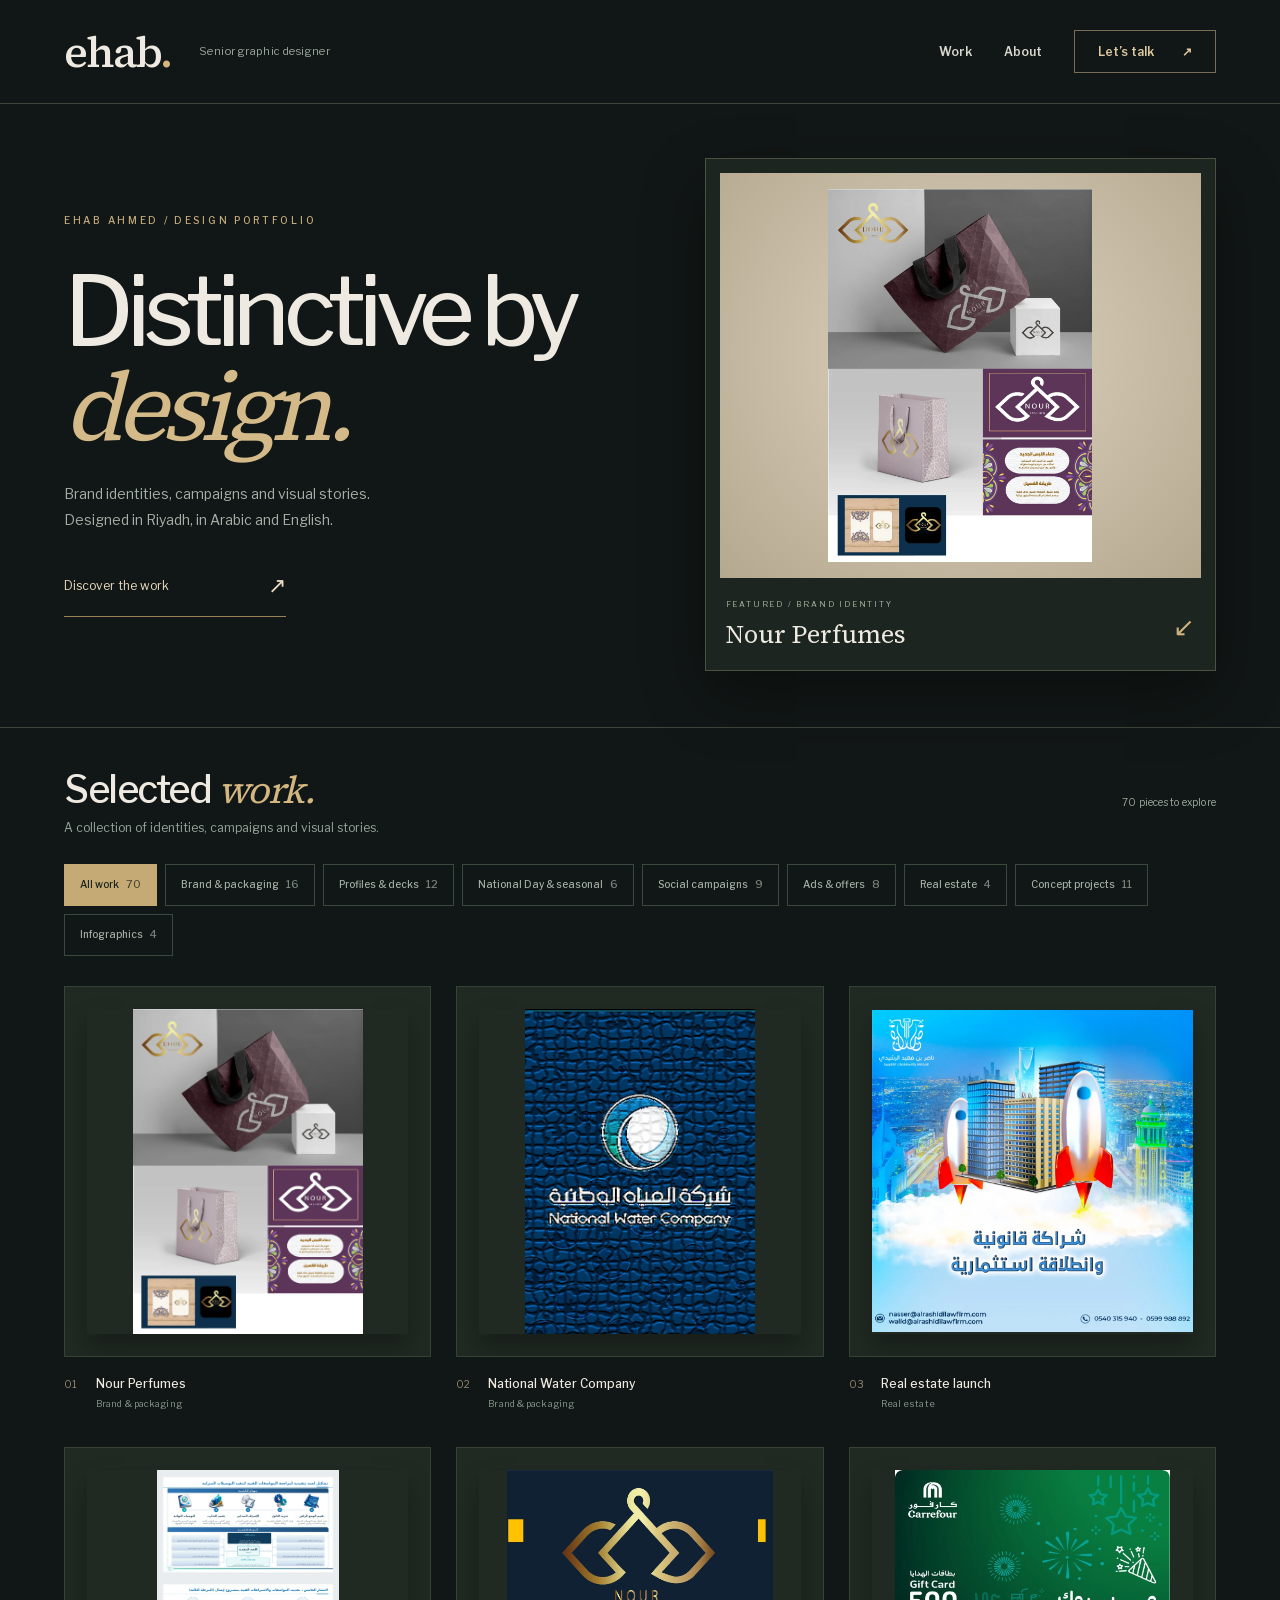
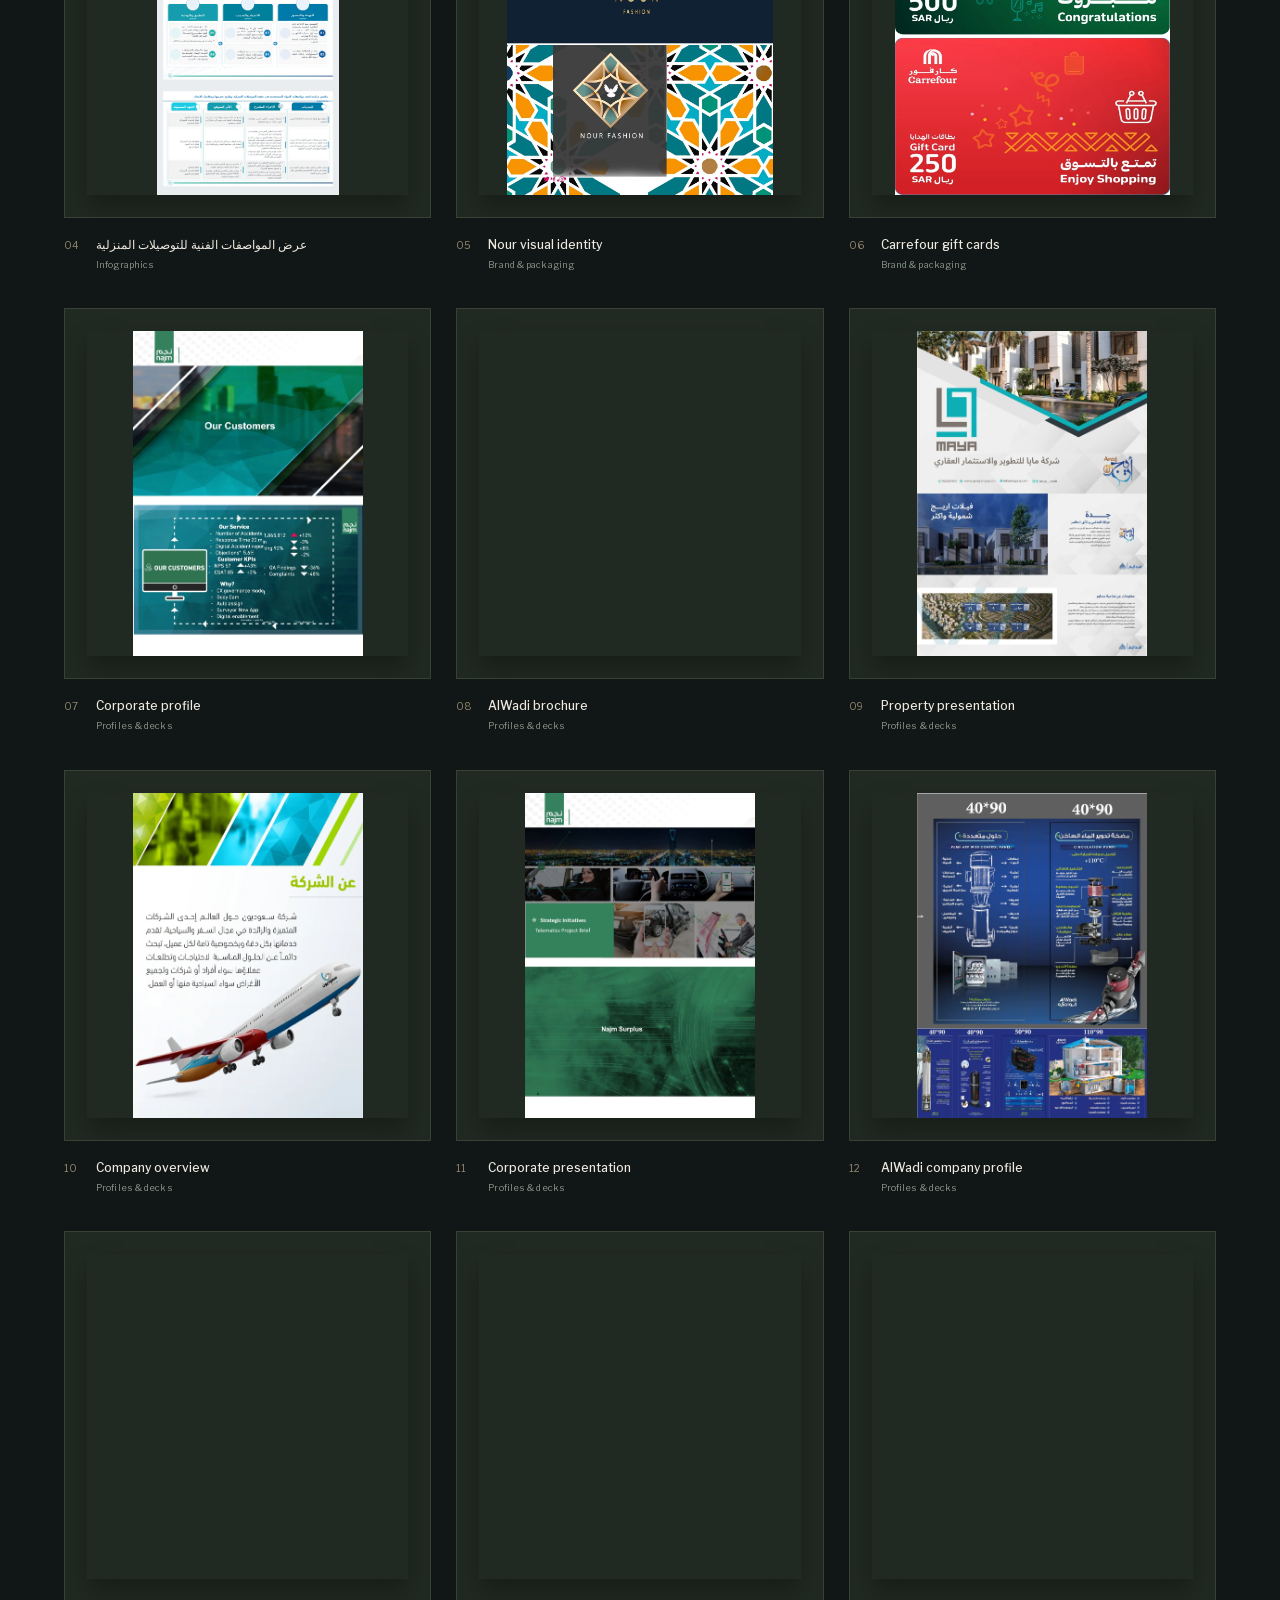
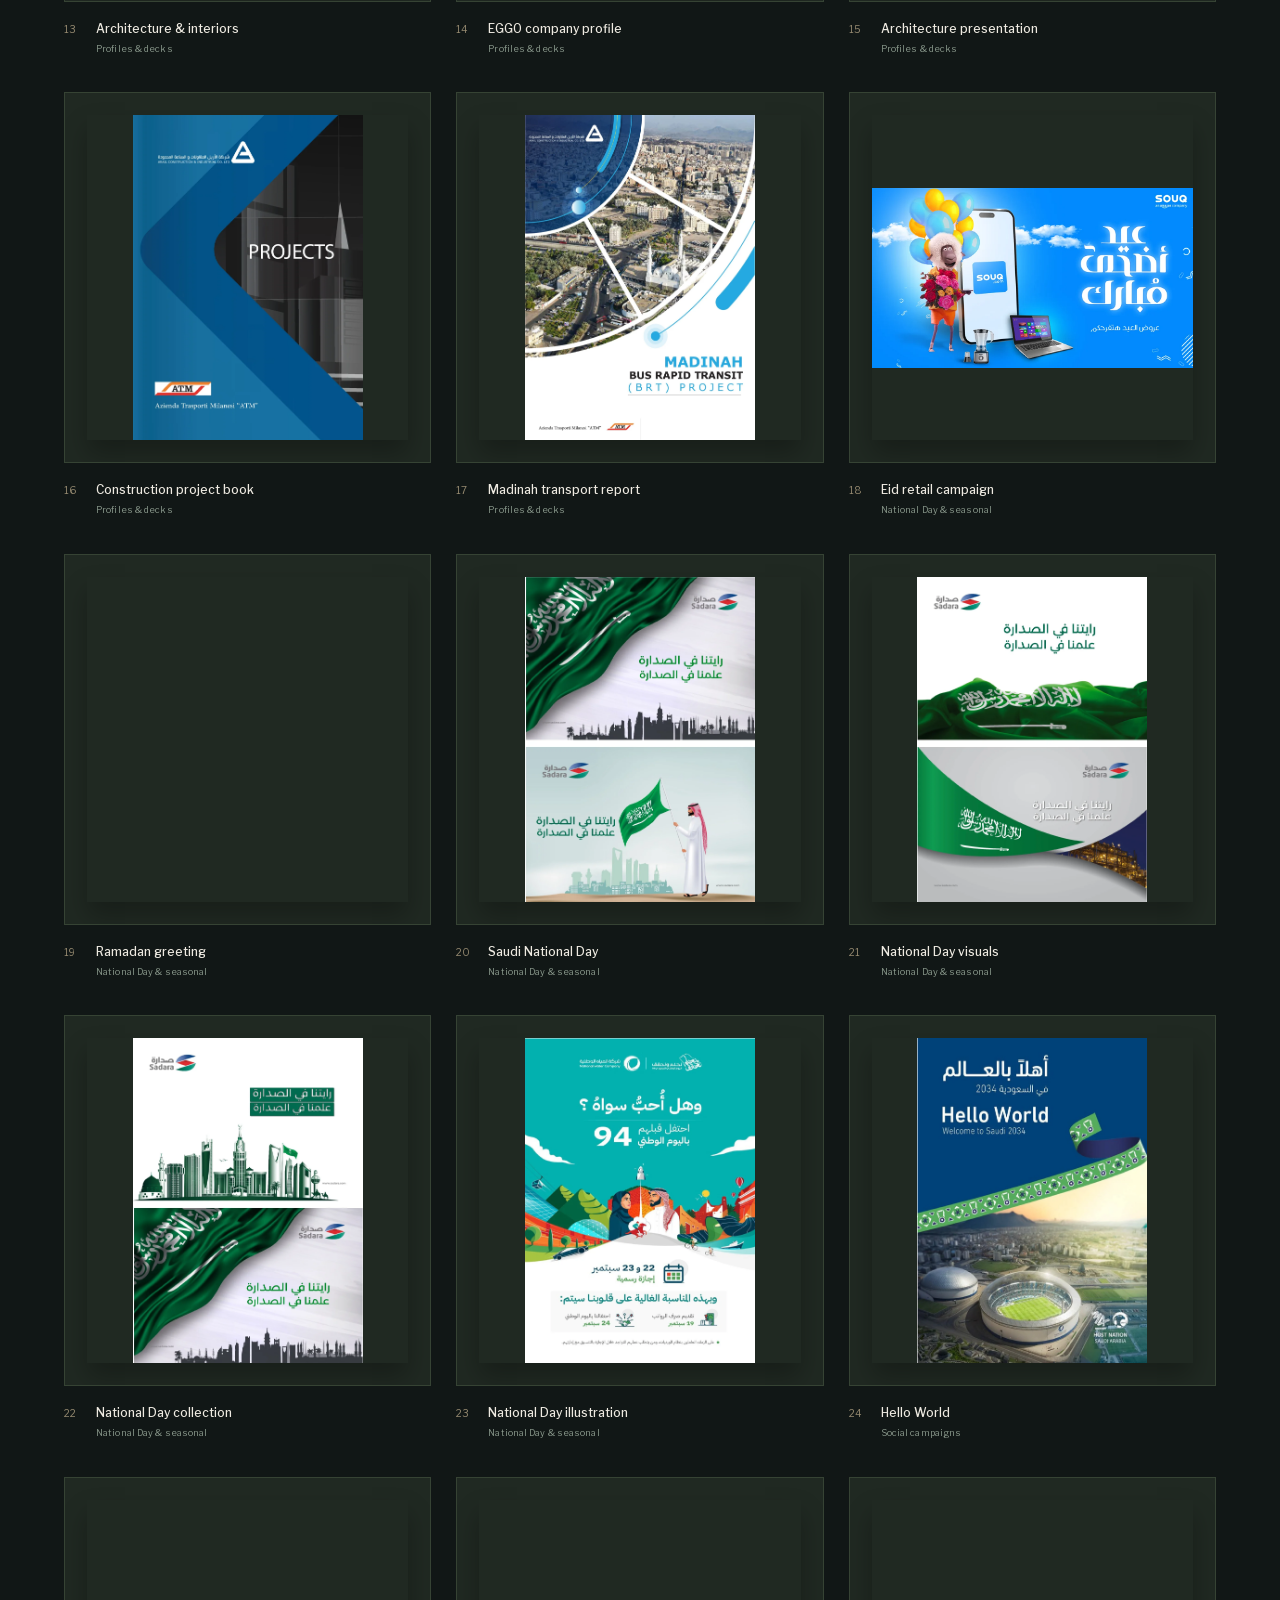
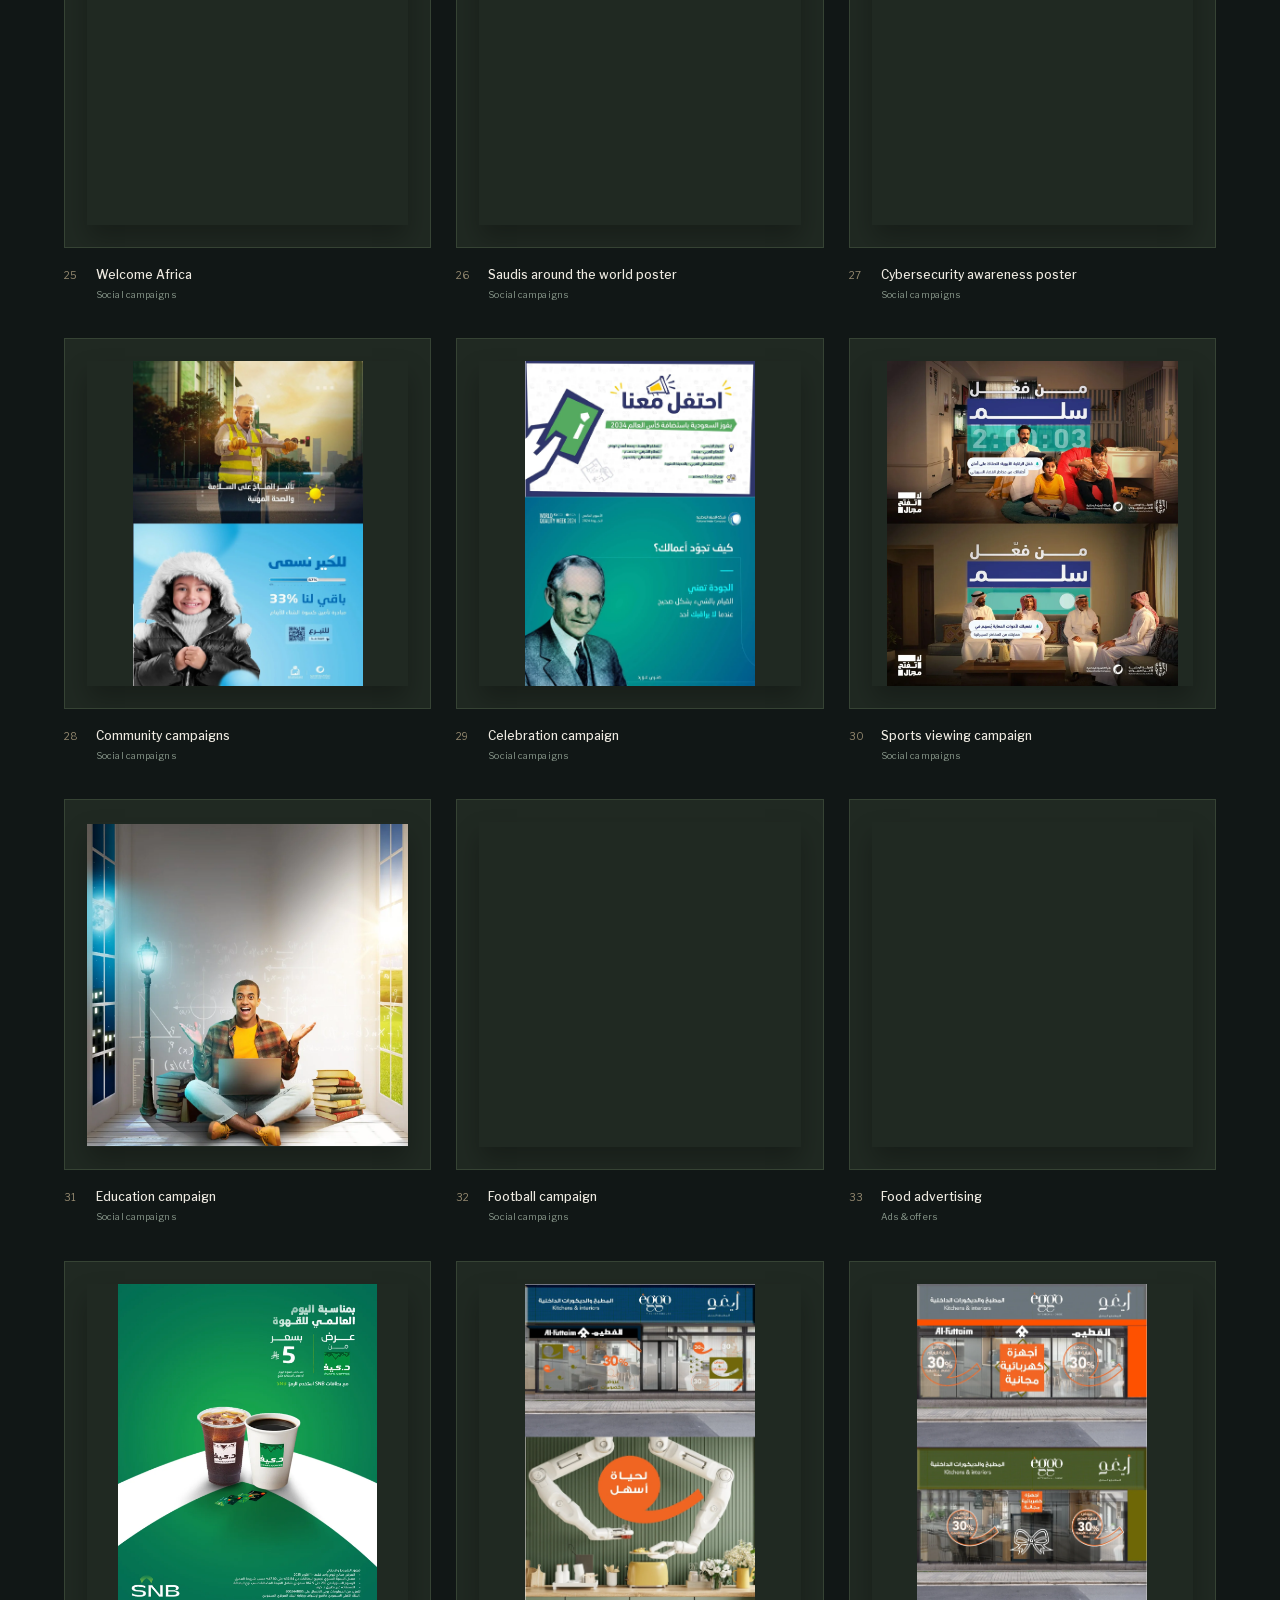
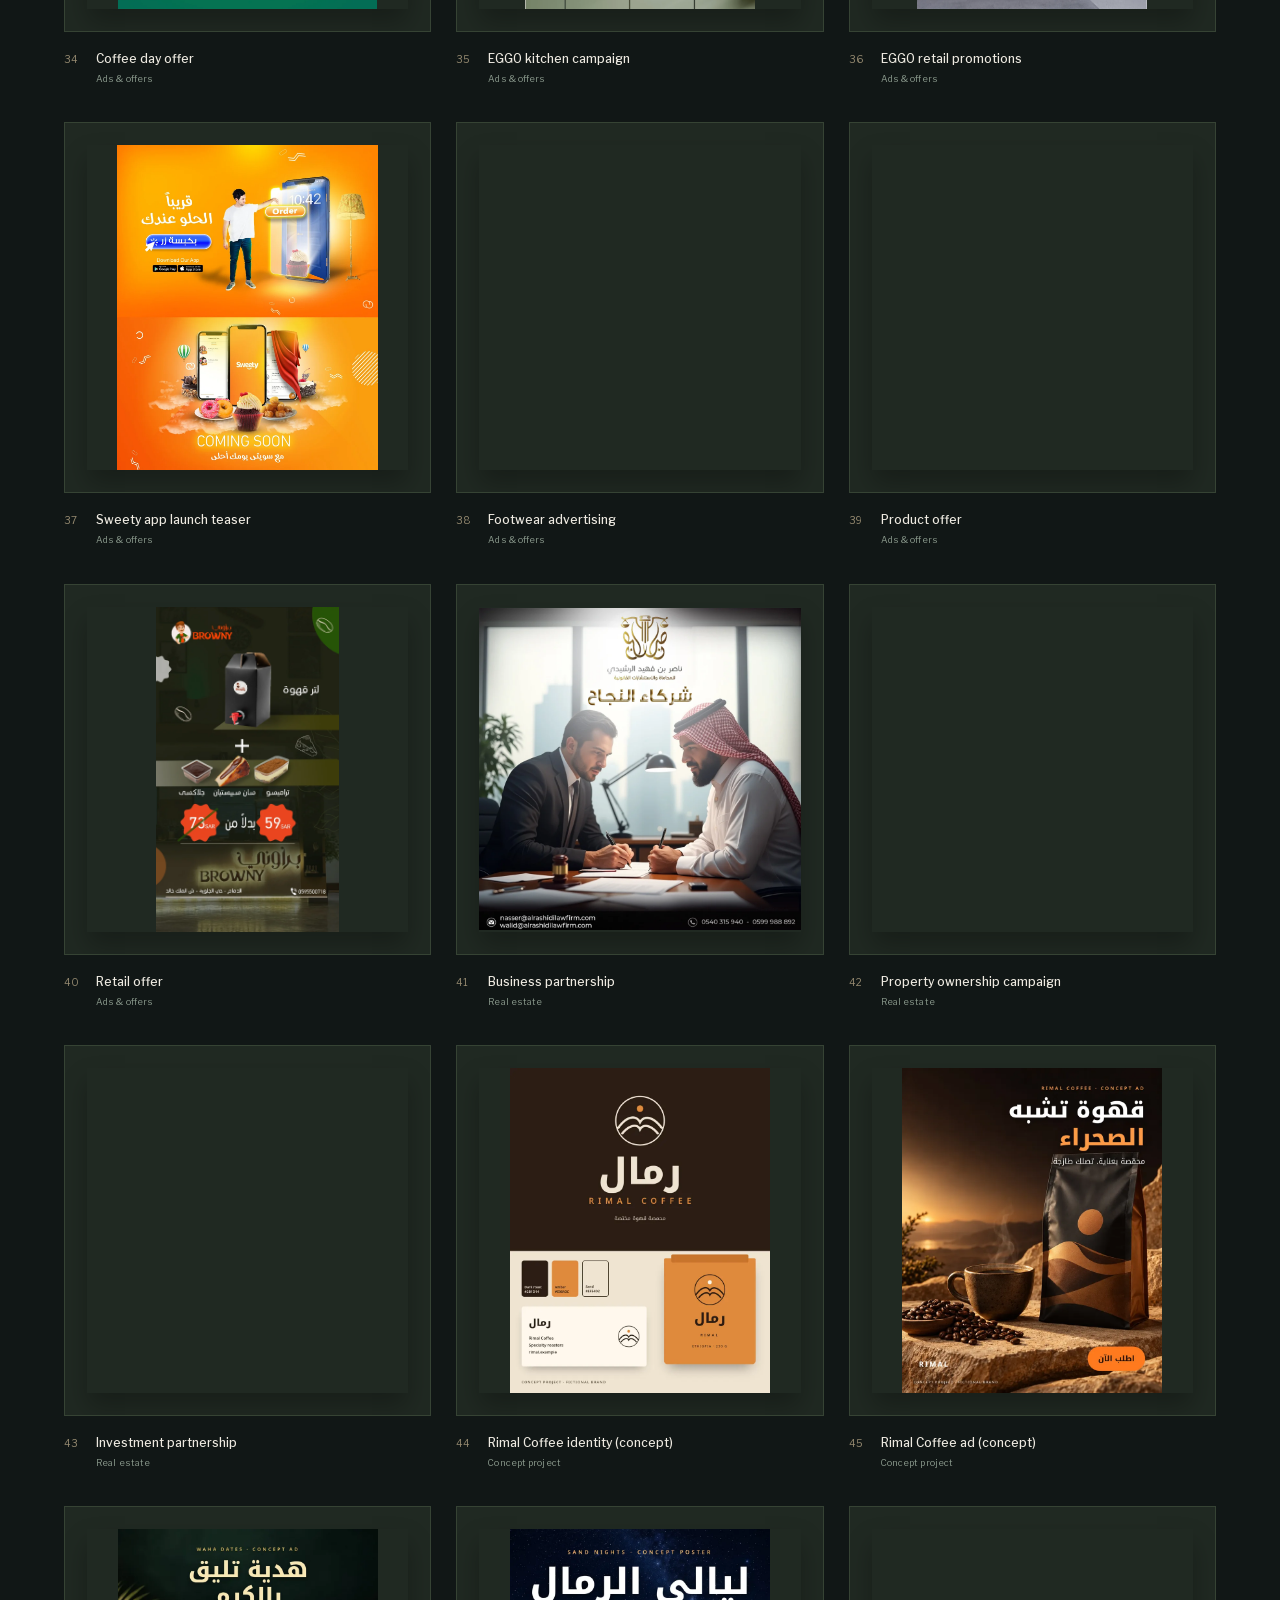
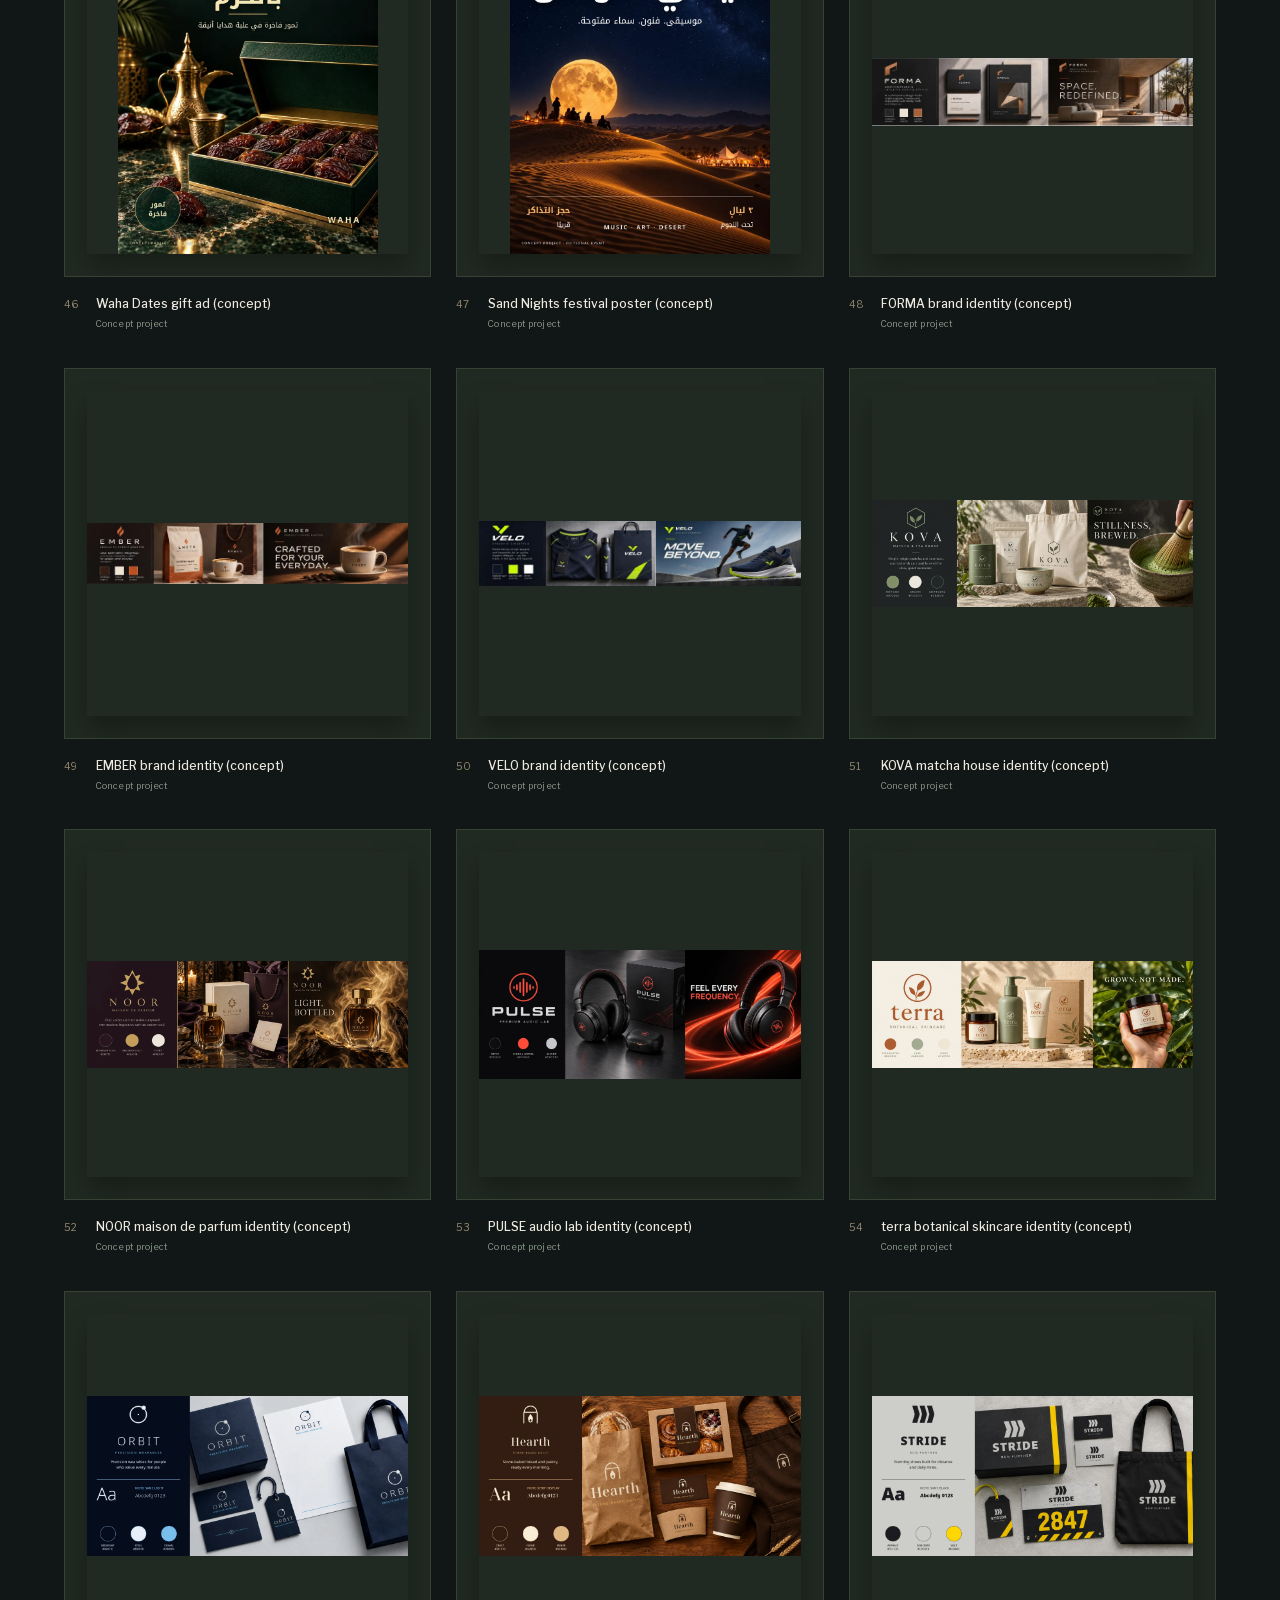
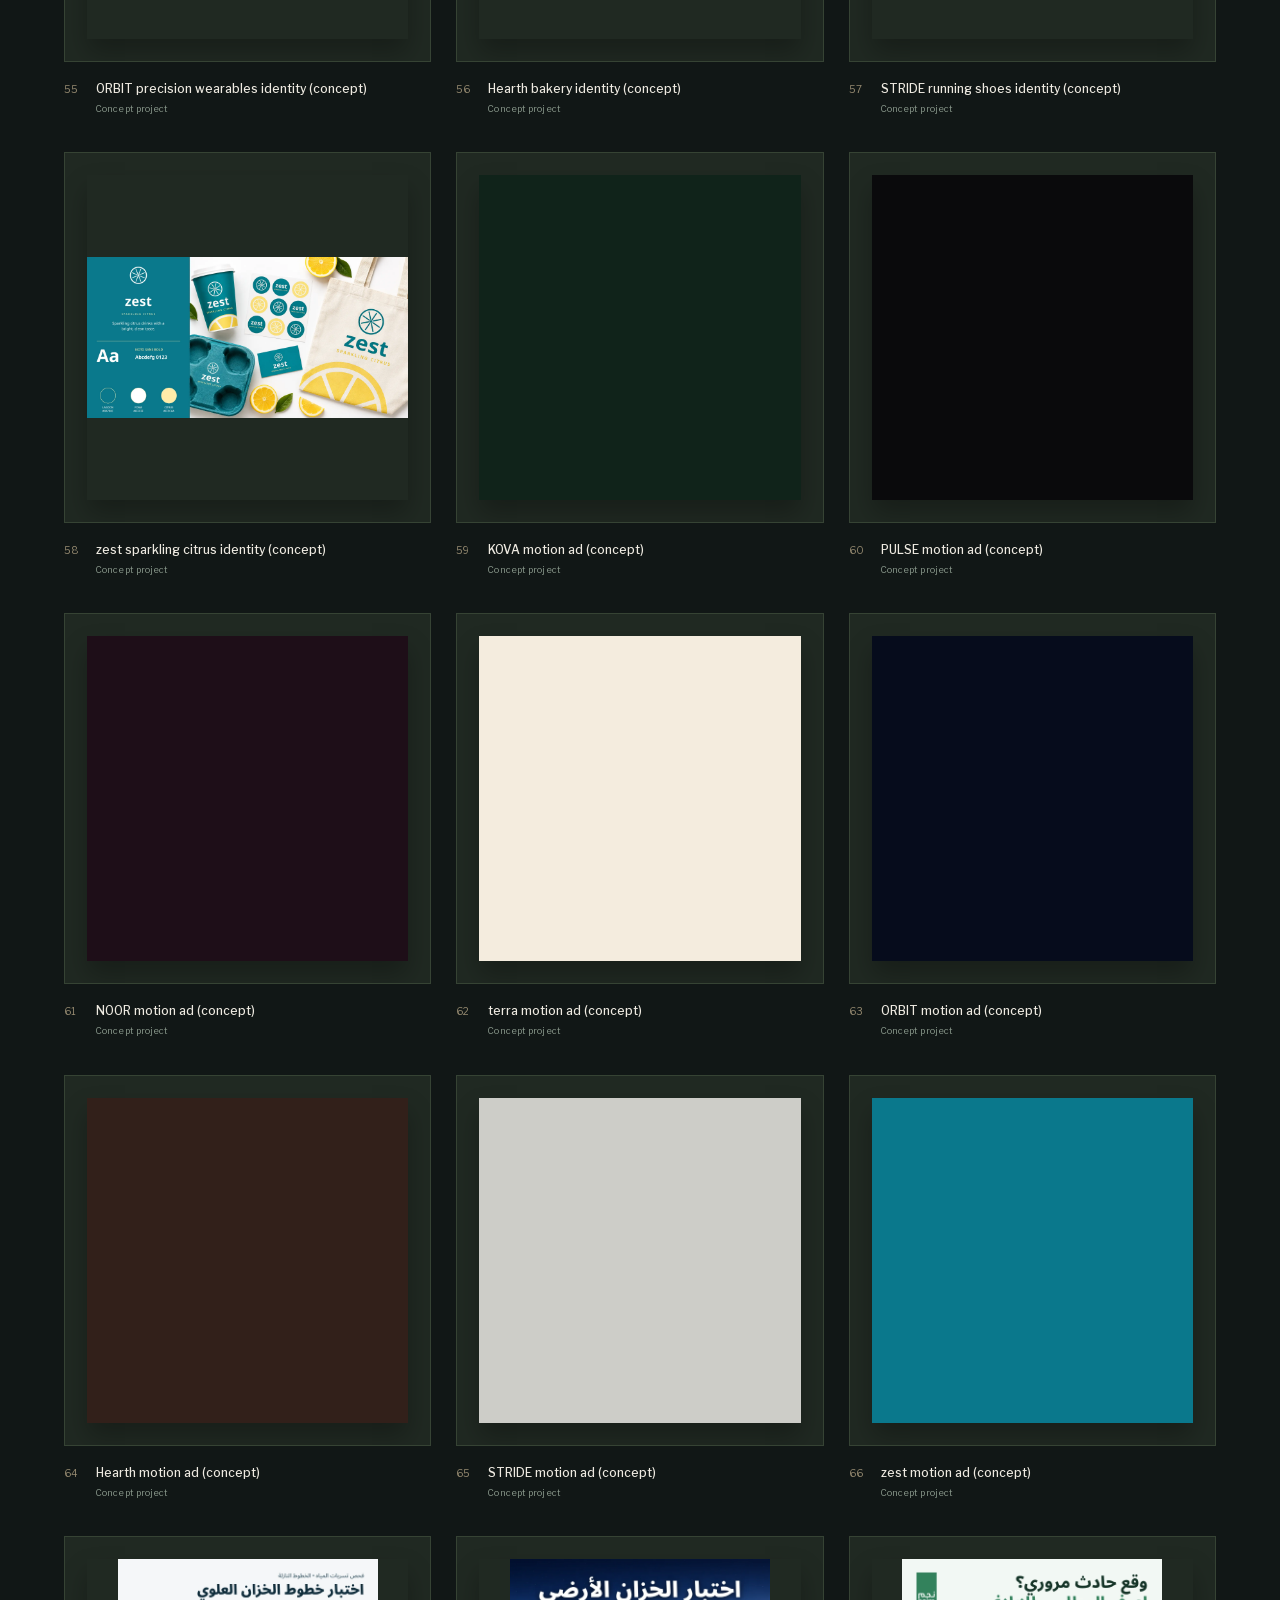
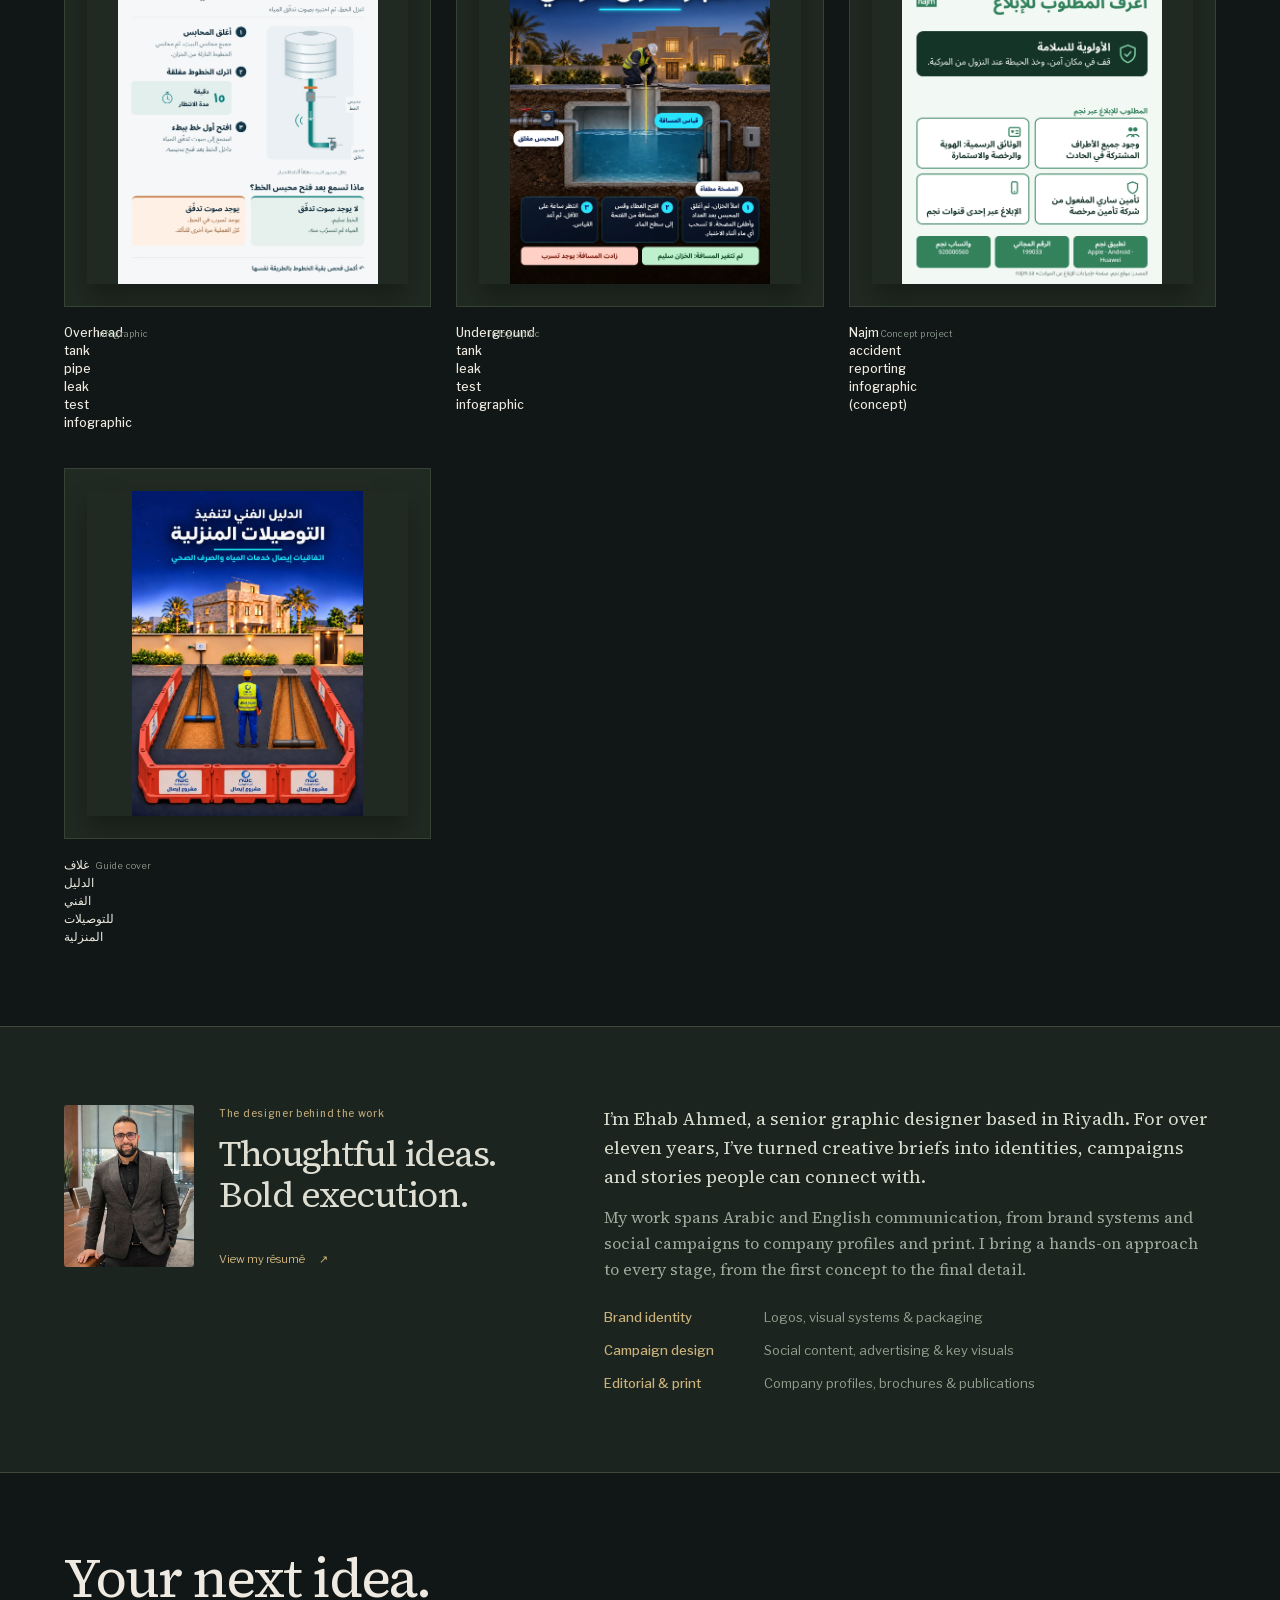
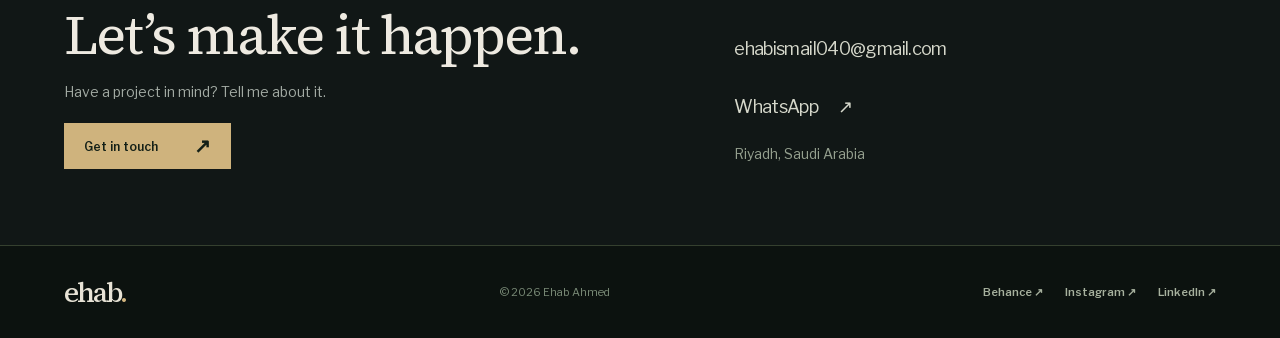
==== index.html @ 27a7fb01 "Apply approved luxury portfolio interface" ====
<!DOCTYPE html>

<html lang="en">
<head>
<meta charset="utf-8"/><meta content="width=device-width, initial-scale=1" name="viewport"/><meta content="#111716" name="theme-color"/>
<title>Ehab Ahmed — Senior Graphic Designer</title>
<meta content="Ehab Ahmed is a senior graphic designer based in Riyadh. Explore brand identities, advertising campaigns and editorial design in Arabic and English." name="description"/>
<link href="assets/favicon.svg" rel="icon" type="image/svg+xml"/>
<style>@font-face {
  font-family:Libre Franklin;
  src:url('assets/libre-franklin.woff2?v=2') format('woff2');
  font-weight:100 900;
  font-style:normal;
  font-display:swap
}

@font-face {
  font-family:Source Serif;
  src:url('assets/source-serif.woff2?v=2') format('woff2');
  font-weight:400 600;
  font-style:normal;
  font-display:swap
}

:root {
  --paper:#f8f8f5;
  --white:#fff;
  --ink:#050f16;
  --muted:#526068;
  --orange:#ff7a1f;
  --soft:#e9ece9;
  --line:#c5cccb;
  --font:'Libre Franklin',Arial,sans-serif;
  --reading:'Source Serif',Georgia,serif;
  --radius:8px;
  --gutter:clamp(22px,4.7vw,80px)
}

* {
  box-sizing:border-box
}
html {
  scroll-behavior:smooth;
  scroll-padding-top:24px
}
body {
  margin:0;
  background:var(--paper);
  color:var(--ink);
  font:16px/1.6 var(--font);
  -webkit-font-smoothing:antialiased
}
body.modal-open {
  overflow:hidden
}
a {
  color:inherit;
  text-decoration:none
}
button {
  font:inherit;
  cursor:pointer;
  color:inherit
}
a,button {
  touch-action:manipulation;
  -webkit-tap-highlight-color:#ff7a1f33
}
button:disabled {
  cursor:default
}
button,a {
  transition:background-color .18s,color .18s,transform .18s
}
a:focus-visible,button:focus-visible {
  outline:3px solid var(--ink);
  outline-offset:5px
}
::selection {
  background:var(--orange);
  color:var(--ink)
}
img {
  display:block;
  max-width:100%;
  height:auto
}
h1,h2,h3,p {
  margin:0
}
h1,h2,h3 {
  text-wrap:balance
}
h1,h2 {
  font-weight:700;
  letter-spacing:-.055em;
  line-height:1.04
}
h2 {
  font-size:clamp(34px,4.4vw,64px)
}
.wrap {
  max-width:1600px;
  margin-inline:auto;
  padding-inline:var(--gutter)
}
.site-header {
  height:112px;
  display:flex;
  align-items:center;
  justify-content:space-between
}
.wordmark {
  font-size:38px;
  line-height:1;
  font-weight:800;
  letter-spacing:-3px
}
.wordmark span,.accent {
  color:var(--orange)
}
nav {
  display:flex;
  align-items:center;
  gap:36px
}
nav a {
  min-height:44px;
  display:inline-flex;
  align-items:center;
  font-size:14px;
  font-weight:600
}
nav a:hover {
  color:#9d3e00
}
.nav-contact {
  gap:28px;
  background:var(--ink);
  color:var(--white);
  padding:11px 20px;
  border-radius:var(--radius)
}
.nav-contact:hover {
  background:var(--orange);
  color:var(--ink)
}
.hero {
  display:grid;
  grid-template-columns:1fr 1fr;
  gap:5.5%;
  align-items:center;
  padding-block:36px 100px;
  min-height:710px
}
.hero-copy {
  padding-bottom:10px
}
.intro {
  font-size:14px;
  font-weight:500;
  margin-bottom:28px
}
.hero h1 {
  font-size:clamp(50px,6.25vw,96px);
  line-height:1.02;
  letter-spacing:-.065em
}
.hero-description {
  margin-top:30px;
  font-size:18px;
  line-height:1.65;
  max-width:420px
}
.button {
  min-height:54px;
  display:inline-flex;
  align-items:center;
  justify-content:space-between;
  gap:36px;
  padding:15px 24px;
  border-radius:var(--radius);
  font-size:14px;
  font-weight:600;
  border:0
}
.button span {
  font-size:20px;
  line-height:1
}
.dark {
  background:var(--ink);
  color:var(--white)
}
.dark:hover {
  background:var(--orange);
  color:var(--ink)
}
.hero .button {
  margin-top:32px
}
.hero-note {
  display:flex;
  flex-direction:column;
  gap:2px;
  color:var(--muted);
  font-size:13px;
  margin-top:40px
}
.hero-board {
  background:var(--orange);
  padding:22px;
  transform:rotate(2deg)
}
.board-heading,.board-footer {
  display:flex;
  align-items:center;
  justify-content:space-between;
  font-size:13px;
  font-weight:600
}
.board-heading {
  margin-bottom:17px
}
.board-heading span:last-child {
  font-size:22px
}
.board-images {
  display:grid;
  gap:12px
}
.board-main {
  width:100%;
  aspect-ratio:1.85;
  object-fit:cover
}
.board-bottom {
  display:grid;
  grid-template-columns:1fr 1.15fr;
  gap:12px;
  height:244px;
  overflow:hidden
}
.board-bottom img {
  width:100%;
  height:100%;
  object-fit:cover;
  object-position:top
}
.board-footer {
  margin-top:19px;
  gap:12px
}
.work-section {
  padding-block:40px 112px
}
.section-heading {
  display:flex;
  justify-content:space-between;
  align-items:end;
  gap:24px
}
.section-heading h2 {
  font-size:clamp(34px,4vw,56px)
}
.section-heading p {
  margin-top:14px;
  color:var(--muted);
  font-size:16px
}
.work-count {
  font-size:13px;
  color:var(--muted);
  white-space:nowrap;
  padding-bottom:4px
}
.filters {
  display:flex;
  gap:8px;
  flex-wrap:wrap;
  margin-block:32px
}
.filters button {
  border:0;
  background:var(--soft);
  padding:12px 20px;
  min-height:46px;
  border-radius:var(--radius);
  font-size:13px;
  font-weight:500
}
.filters button[aria-pressed=true] {
  background:var(--ink);
  color:var(--white)
}
.filters button:hover {
  background:var(--orange);
  color:var(--ink)
}
.filters button span {
  margin-left:8px;
  opacity:.7
}
.project-grid {
  display:grid;
  grid-template-columns:repeat(3,minmax(0,1fr));
  gap:38px 24px;
  margin-top:32px
}
.project {
  min-width:0
}
.project-art {
  display:block;
  position:relative;
  background:var(--soft);
  overflow:hidden;
  border-radius:var(--radius)
}
.project-art>img {
  width:100%;
  aspect-ratio:1.12;
  object-fit:cover;
  object-position:top;
  transition:transform .35s
}
.project-art:hover>img {
  transform:scale(1.035)
}
.view-art {
  position:absolute;
  bottom:14px;
  right:14px;
  display:flex;
  gap:24px;
  align-items:center;
  background:var(--white);
  padding:9px 14px;
  border-radius:var(--radius);
  font-size:13px;
  font-weight:600;
  opacity:0;
  transform:translateY(6px);
  transition:opacity .18s,transform .18s
}
.project-art:hover .view-art,.project-art:focus-visible .view-art {
  opacity:1;
  transform:none
}
.project-caption {
  display:flex;
  justify-content:space-between;
  gap:8px;
  align-items:baseline;
  margin-top:14px
}
.project-caption h3 {
  font-size:14px;
  font-weight:600;
  line-height:1.4;
  letter-spacing:-.02em
}
.project-caption>span {
  font-size:13px;
  color:var(--muted);
  white-space:nowrap
}
.load-more {
  text-align:center;
  margin-top:48px
}
.load-more p {
  font-size:14px;
  color:var(--muted);
  margin-bottom:18px
}
.outline {
  background:transparent;
  border:1px solid var(--line)
}
.outline:hover {
  background:var(--ink);
  color:var(--white)
}
.about-section {
  background:var(--ink);
  color:var(--white);
  padding-block:100px
}
.about-layout {
  display:grid;
  grid-template-columns:1fr 1fr;
  gap:9%
}
.about-section .intro {
  color:#b9c1c4
}
.about-section h2 {
  font-size:clamp(34px,4.2vw,60px)
}
.text-link {
  display:inline-flex;
  gap:35px;
  align-items:center;
  min-height:48px;
  margin-top:32px;
  font-size:14px;
  color:var(--orange)
}
.text-link:hover {
  color:var(--white)
}
.about-copy>p {
  font-family:var(--reading);
  font-size:21px;
  line-height:1.65
}
.about-copy>p+p {
  margin-top:20px;
  color:#c1c8cb
}
.expertise {
  margin:32px 0 0;
  display:grid;
  gap:18px
}
.expertise div {
  display:grid;
  grid-template-columns:145px 1fr;
  gap:15px
}
.expertise dt {
  font-size:13px;
  font-weight:600;
  color:var(--orange)
}
.expertise dd {
  margin:0;
  font-size:13px;
  color:#c1c8cb
}
.about-section a:focus-visible {
  outline-color:var(--orange)
}
.contact-section {
  padding-block:100px;
  display:grid;
  grid-template-columns:1.3fr 1fr;
  gap:8%;
  align-items:end
}
.contact-section h2 {
  font-size:clamp(34px,4.3vw,62px)
}
.contact-section p {
  margin-top:24px;
  font-size:16px;
  color:var(--muted)
}
.contact-section .button {
  margin-top:26px
}
.contact-details {
  display:flex;
  flex-direction:column;
  align-items:start;
  gap:14px;
  padding-bottom:4px
}
.contact-details a {
  min-height:44px;
  display:flex;
  align-items:center;
  gap:20px;
  font-size:clamp(16px,1.65vw,23px);
  letter-spacing:-.035em
}
.contact-details a:hover {
  color:#9d3e00
}
.contact-details>span {
  font-size:14px;
  color:var(--muted)
}
.site-footer {
  padding-block:32px;
  display:flex;
  align-items:center;
  justify-content:space-between;
  gap:24px;
  background:var(--soft)
}
.site-footer .wordmark {
  font-size:28px
}
.site-footer p {
  font-size:13px;
  color:var(--muted)
}
.site-footer nav {
  gap:22px
}
.site-footer nav a {
  font-size:13px
}
.skip-link {
  position:fixed;
  top:-100px;
  left:20px;
  z-index:100;
  background:var(--orange);
  padding:12px 20px
}
.skip-link:focus {
  top:16px
}
.sr-only {
  position:absolute;
  width:1px;
  height:1px;
  padding:0;
  margin:-1px;
  overflow:hidden;
  clip:rect(0,0,0,0);
  white-space:nowrap;
  border:0
}
[hidden] {
  display:none!important
}

dialog {
  border:0;
  padding:0;
  background:var(--paper);
  color:var(--ink);
  width:min(1100px,calc(100% - 40px));
  max-height:94dvh;
  border-radius:var(--radius);
  overscroll-behavior:contain
}
dialog::backdrop {
  background:#050f16dd;
}
.dialog-bar {
  padding:18px 24px;
  display:flex;
  align-items:center;
  justify-content:space-between;
  gap:16px;
  position:sticky;
  top:0;
  background:var(--paper);
  z-index:1
}
.dialog-bar h2 {
  font-size:20px;
  letter-spacing:-.03em;
  line-height:1.25
}
.dialog-bar p {
  font-size:13px;
  color:var(--muted);
  margin-top:3px
}
.close-dialog {
  display:flex;
  gap:16px;
  align-items:center;
  padding:8px 16px;
  min-height:44px;
  background:var(--soft);
  border:0;
  border-radius:var(--radius);
  font-size:13px
}
.close-dialog span {
  font-size:24px
}
.close-dialog:hover {
  background:var(--orange)
}
.dialog-image {
  display:flex;
  justify-content:center;
  background:var(--soft);
  min-height:150px
}
.dialog-image img {
  width:auto;
  max-width:100%;
  height:auto;
  max-height:none;
  object-fit:contain
}
.dialog-bottom {
  display:flex;
  align-items:center;
  justify-content:space-between;
  padding:12px 24px;
  position:sticky;
  bottom:0;
  background:var(--paper);
  gap:12px
}
.dialog-bottom button {
  min-height:44px;
  padding:6px 12px;
  border:0;
  border-radius:var(--radius);
  background:var(--soft);
  font-size:13px
}
.dialog-bottom button:hover {
  background:var(--orange)
}
.dialog-bottom span {
  font-size:13px;
  color:var(--muted)
}

@media(min-width:1600px) {
  .board-bottom {
  height:280px
}

}

@media(max-width:1100px) {
  .hero {
  min-height:620px;
  gap:5%;
  padding-block:32px 72px
}
.hero h1 {
  font-size:6.8vw
}
.board-bottom {
  height:190px
}
.hero-board {
  padding:16px
}
.board-heading,.board-footer {
  font-size:13px
}
.project-grid {
  grid-template-columns:repeat(2,minmax(0,1fr))
}
.project-caption>span {
  font-size:13px
}
.about-layout {
  gap:7%
}
.expertise div {
  grid-template-columns:1fr;
  gap:2px
}
.about-copy>p {
  font-size:19px
}

}

@media(max-width:700px) {
  .site-header {
  height:88px
}
.wordmark {
  font-size:32px
}
nav {
  gap:19px
}
nav a {
  font-size:13px
}
.nav-contact {
  padding:9px 14px;
  gap:12px
}
.hero {
  grid-template-columns:1fr;
  padding-block:28px 58px;
  gap:36px;
  min-height:0
}
.intro {
  font-size:13px;
  margin-bottom:24px
}
.hero h1 {
  font-size:clamp(48px,11.4vw,76px)
}
.hero-description {
  font-size:16px;
  margin-top:24px
}
.desktop-break {
  display:none
}
.hero .button {
  margin-top:26px
}
.hero-note {
  flex-direction:row;
  justify-content:space-between;
  gap:12px;
  margin-top:28px;
  font-size:13px
}
.hero-board {
  transform:rotate(1deg);
  padding:16px
}
.board-bottom {
  height:190px
}
.board-heading,.board-footer {
  font-size:13px
}
.board-heading {
  margin-bottom:12px
}
.board-footer {
  margin-top:14px
}
.work-section {
  padding-block:24px 64px
}
.section-heading {
  display:block
}
.section-heading p {
  font-size:14px;
  margin-top:12px
}
.work-count {
  display:block;
  margin-top:12px;
  font-size:13px
}
.filters {
  gap:7px;
  margin-block:22px
}
.filters button {
  padding:10px 14px;
  font-size:13px;
  min-height:44px
}
.project-grid {
  grid-template-columns:1fr;
  gap:28px;
  margin-top:24px
}
.project-art>img {
  aspect-ratio:1.12
}
.project-caption h3 {
  font-size:14px
}
.project-caption>span {
  font-size:13px
}
.view-art {
  opacity:1;
  transform:none;
  font-size:13px;
  bottom:12px;
  right:12px
}
.load-more {
  margin-top:32px
}
.load-more p {
  font-size:13px
}
.about-section {
  padding-block:60px
}
.about-layout {
  grid-template-columns:1fr;
  gap:32px
}
.about-section h2 {
  font-size:40px
}
.text-link {
  margin-top:18px
}
.about-copy>p {
  font-size:19px
}
.expertise div {
  grid-template-columns:125px 1fr;
  gap:14px
}
.expertise dt,.expertise dd {
  font-size:13px
}
.contact-section {
  grid-template-columns:1fr;
  gap:38px;
  padding-block:60px
}
.contact-section h2 {
  font-size:clamp(32px,8.5vw,46px)
}
.contact-section p {
  font-size:14px
}
.contact-details {
  gap:8px
}
.contact-details a {
  font-size:19px
}
.site-footer {
  flex-wrap:wrap;
  gap:18px
}
.site-footer nav {
  width:100%;
  gap:24px
}
.site-footer p {
  margin-left:auto
}
dialog {
  width:calc(100% - 20px);
  max-height:95dvh
}
.dialog-bar {
  padding:14px
}
.dialog-bar h2 {
  font-size:17px
}
.dialog-bottom {
  padding:8px 12px
}

}

@media(prefers-reduced-motion:reduce) {
  html {
  scroll-behavior:auto
}
*,*::before,*::after {
  transition:none!important;
  animation:none!important
}

}


/* Proposed: uncropped masonry gallery */
.project-grid{display:block;column-count:3;column-gap:28px}
.project{break-inside:avoid;margin-bottom:34px}
.project-art{background:var(--white);box-shadow:0 1px 0 var(--line),0 12px 30px -18px #050f1640}
.project-art>img{aspect-ratio:auto;object-fit:contain;width:100%;height:auto}
.filters{position:sticky;top:0;z-index:5;background:var(--paper);padding-block:14px;margin-block:20px 8px}
.filters button span{font-size:11px}
@media(max-width:900px){.project-grid{column-count:2;column-gap:16px}}
@media(max-width:520px){.project-grid{column-count:1}}
@media(max-width:700px){.filters{flex-wrap:nowrap;overflow-x:auto;scrollbar-width:none;margin-inline:calc(var(--gutter)*-1);padding-inline:var(--gutter)}.filters::-webkit-scrollbar{display:none}.filters button{flex:none;white-space:nowrap}}
.project-wide{column-span:all;margin-top:10px}
</style>
<style>
/* Private interface proposal. Existing content and artwork retained. */
:root{--paper:#f6f6f2;--ink:#172323;--muted:#697371;--orange:#2b7165;--soft:#e9eeea;--line:#d5ddd7;--gutter:clamp(22px,4.4vw,72px);--radius:3px}
body{background:var(--paper)}
.site-header{height:100px;border-bottom:1px solid var(--line);gap:28px}
.wordmark{font-size:37px;letter-spacing:-2.6px}.wordmark span{color:#478777}
.header-caption{font-size:11px;line-height:1.45;margin-right:auto;color:var(--muted)}
.site-header nav{gap:32px}.site-header .nav-contact{background:none;color:var(--ink);border:1px solid #a7b5ad;border-radius:40px;padding:8px 20px;min-height:42px;gap:20px}
.hero{min-height:0;grid-template-columns:1.6fr 1fr;align-items:end;gap:48px;padding-block:54px 48px;border-bottom:1px solid var(--line)}
.hero-copy{padding:0}.hero .intro{font-size:11px;text-transform:uppercase;letter-spacing:1.7px;margin-bottom:23px;color:#5d746b}
.hero h1{font-size:clamp(60px,7.3vw,110px);line-height:1.01;letter-spacing:-.065em;font-weight:650}.hero h1 em{font-family:var(--reading);font-weight:400;color:#387869;letter-spacing:-.055em}
.hero-description{font-size:14px;line-height:1.7;margin-top:22px;max-width:430px;color:var(--muted)}
.hero-aside{padding:0 0 8px 36px;border-left:1px solid var(--line);max-width:320px;justify-self:end}.section-index{font-size:10px;letter-spacing:1.8px;color:#6f8178}.hero-aside p{font-family:var(--reading);font-size:25px;line-height:1.35;margin-top:35px}.hero-aside a{display:flex;align-items:center;justify-content:space-between;border-top:1px solid var(--line);padding-top:20px;margin-top:25px;font-size:12px}.hero-aside a span{font-size:25px;color:#387869}
.work-section{padding-block:36px 76px}.section-heading h2{font-size:28px;letter-spacing:-1px}.section-heading p{font-size:12px;margin-top:8px}.work-count{font-size:11px}.filters{margin-block:23px 28px;gap:6px}.filters button{background:transparent;border:1px solid var(--line);border-radius:30px;padding:9px 14px;min-height:42px;font-size:11px}.filters button[aria-pressed=true]{background:#235e50;border-color:#235e50}.filters button:hover{background:#dde8e0}.filters button span{margin-left:5px}
.project-grid{gap:32px 22px;margin-top:0;grid-template-columns:repeat(3,minmax(0,1fr))}.project-art{border-radius:3px;background:#e9ece5;padding:22px;transition:background .2s}.project-art>img{height:310px;aspect-ratio:auto;object-fit:contain;object-position:center;box-shadow:0 10px 22px #101b1710}.project-art:hover{background:#dfe6df}.project-art:hover>img{transform:scale(1.025)}.project-caption{display:grid;grid-template-columns:24px 1fr;gap:4px 8px;margin-top:13px}.project-caption .project-number{grid-row:1/3;color:#8d9992;font-size:10px;margin-top:2px}.project-caption h3{font-size:12px;line-height:1.5}.project-caption>span:not(.project-number){font-size:10px;grid-column:2;white-space:normal}.view-art{font-size:11px;border-radius:20px;padding:7px 12px;gap:12px}
.about-section{padding-block:65px;background:#e5ebe5;color:var(--ink)}.about-layout{grid-template-columns:1fr 1.4fr;gap:9%}.about-layout>div:first-child{display:grid;grid-template-columns:130px 1fr;column-gap:25px;align-content:start}.about-layout img{grid-row:1/5;max-width:130px!important;border-radius:3px!important;box-shadow:none!important;margin:0!important}.about-section .intro{font-size:11px;color:#65786e;margin:0 0 12px}.about-section h2{font-size:30px;line-height:1.15}.about-section .text-link{font-size:11px;margin-top:20px;gap:14px;color:#235e50}.about-copy>p{font-size:18px;line-height:1.6}.about-copy>p+p{color:#62746a;font-size:16px;margin-top:14px}.expertise{gap:12px;margin-top:25px}.expertise dt{color:#2c6c5b}.expertise dd{color:#5c6e64}.contact-section{padding-block:70px;grid-template-columns:1.2fr 1fr}.contact-section h2{font-size:44px}.contact-section p{font-size:14px;margin-top:18px}.contact-section .button{margin-top:20px;border-radius:30px;min-height:46px;padding:11px 20px;font-size:12px}.contact-details a{font-size:18px}.site-footer{padding-block:24px}.site-footer p{font-size:11px}.site-footer nav a{font-size:11px}
@media(min-width:1600px){.project-art>img{height:360px}}
@media(max-width:1000px){.project-grid{grid-template-columns:repeat(2,minmax(0,1fr))}.hero h1{font-size:8vw}.hero-aside p{font-size:22px}.about-layout>div:first-child{grid-template-columns:1fr}.about-layout img{grid-row:auto;margin-bottom:22px!important}.hero{gap:30px}.project-art>img{height:300px}}
@media(max-width:700px){.site-header{height:78px;gap:12px}.wordmark{font-size:29px}.header-caption{display:none}.site-header nav{gap:18px}.site-header nav a{font-size:11px}.site-header .nav-contact{padding:6px 13px;min-height:38px;gap:12px}.hero{grid-template-columns:1fr;gap:0;padding-block:35px 28px}.hero .intro{font-size:10px;letter-spacing:1.2px;margin-bottom:20px}.hero h1{font-size:clamp(46px,12.4vw,72px);line-height:1.04}.hero-description{font-size:13px;margin-top:20px;max-width:310px}.hero-aside{border-left:0;padding:0;justify-self:stretch;max-width:none;margin-top:23px}.hero-aside .section-index,.hero-aside p{display:none}.hero-aside a{font-size:12px;padding:10px 0 0;margin:0;border-color:#d5ddd7}.work-section{padding-block:28px 50px}.section-heading{display:flex;align-items:start;gap:12px}.section-heading h2{font-size:25px}.section-heading p{font-size:11px;max-width:220px;line-height:1.6;margin-top:6px}.work-count{font-size:10px;max-width:72px;white-space:normal;text-align:right;margin-top:5px}.filters{gap:6px;margin-block:21px 22px}.filters button{font-size:10px;padding:8px 11px;min-height:40px}.filters button span{font-size:9px}.project-grid{grid-template-columns:repeat(2,minmax(0,1fr));gap:24px 13px}.project-art{padding:12px}.project-art>img{height:185px;aspect-ratio:auto}.project-caption{grid-template-columns:1fr;gap:4px;margin-top:10px}.project-caption .project-number{display:none}.project-caption h3{font-size:11px}.project-caption>span:not(.project-number){grid-column:1;font-size:9px}.view-art{opacity:0;transform:none;font-size:10px;bottom:8px;right:8px;padding:5px 9px}.project-art:focus-visible .view-art{opacity:1}.about-section{padding-block:38px}.about-layout{display:block}.about-layout>div:first-child{grid-template-columns:100px 1fr;column-gap:20px}.about-layout img{grid-row:1/5;max-width:100px!important;margin:0!important}.about-section .intro{font-size:10px}.about-section h2{font-size:25px}.about-section .text-link{margin-top:12px}.about-copy{margin-top:28px}.about-copy>p{font-size:17px}.about-copy>p+p{font-size:15px}.expertise div{grid-template-columns:110px 1fr;gap:15px}.expertise dt,.expertise dd{font-size:11px}.contact-section{display:block;padding-block:42px}.contact-section h2{font-size:36px}.contact-section .intro{font-size:11px;margin-bottom:20px}.contact-details{margin-top:30px;gap:8px}.contact-details a{font-size:16px}.site-footer{gap:20px;flex-wrap:wrap}.site-footer p{font-size:10px}.site-footer nav{gap:15px}.dialog-bar{padding:14px}.dialog-bar h2{font-size:15px}.dialog-bottom{padding:12px}.dialog-bottom button{font-size:11px}}
@media(max-width:350px){.site-header nav{gap:12px}.site-header .nav-contact{padding-inline:10px}.hero h1{font-size:44px}.project-art{padding:8px}.project-art>img{height:160px}.filters button{padding-inline:9px}.about-layout>div:first-child{grid-template-columns:80px 1fr;gap:15px}.about-layout img{max-width:80px!important}.about-section h2{font-size:23px}}
.project-grid{display:grid;column-count:auto}.project{margin-bottom:0}.project-wide{column-span:none;grid-column:auto;margin-top:0}.filters{position:relative;top:auto;padding-block:0}.project-art>video{height:310px!important;object-fit:contain}.filters:focus-within{z-index:6}
@media(max-width:700px){.filters{flex-wrap:wrap;overflow:visible;margin-inline:0;padding-inline:0}.project-art>video{height:185px!important}.project-grid{grid-template-columns:repeat(2,minmax(0,1fr))}.project-art>img{height:200px}.project-art{padding:8px}}
@media(max-width:350px){.project-art>img,.project-art>video{height:172px!important}}
</style><style>
/* Private interface proposal. Existing content and artwork retained. */
:root{--paper:#f6f6f2;--ink:#172323;--muted:#697371;--orange:#2b7165;--soft:#e9eeea;--line:#d5ddd7;--gutter:clamp(22px,4.4vw,72px);--radius:3px}
body{background:var(--paper)}
.site-header{height:100px;border-bottom:1px solid var(--line);gap:28px}
.wordmark{font-size:37px;letter-spacing:-2.6px}.wordmark span{color:#478777}
.header-caption{font-size:11px;line-height:1.45;margin-right:auto;color:var(--muted)}
.site-header nav{gap:32px}.site-header .nav-contact{background:none;color:var(--ink);border:1px solid #a7b5ad;border-radius:40px;padding:8px 20px;min-height:42px;gap:20px}
.hero{min-height:0;grid-template-columns:1.6fr 1fr;align-items:end;gap:48px;padding-block:54px 48px;border-bottom:1px solid var(--line)}
.hero-copy{padding:0}.hero .intro{font-size:11px;text-transform:uppercase;letter-spacing:1.7px;margin-bottom:23px;color:#5d746b}
.hero h1{font-size:clamp(60px,7.3vw,110px);line-height:1.01;letter-spacing:-.065em;font-weight:650}.hero h1 em{font-family:var(--reading);font-weight:400;color:#387869;letter-spacing:-.055em}
.hero-description{font-size:14px;line-height:1.7;margin-top:22px;max-width:430px;color:var(--muted)}
.hero-aside{padding:0 0 8px 36px;border-left:1px solid var(--line);max-width:320px;justify-self:end}.section-index{font-size:10px;letter-spacing:1.8px;color:#6f8178}.hero-aside p{font-family:var(--reading);font-size:25px;line-height:1.35;margin-top:35px}.hero-aside a{display:flex;align-items:center;justify-content:space-between;border-top:1px solid var(--line);padding-top:20px;margin-top:25px;font-size:12px}.hero-aside a span{font-size:25px;color:#387869}
.work-section{padding-block:36px 76px}.section-heading h2{font-size:28px;letter-spacing:-1px}.section-heading p{font-size:12px;margin-top:8px}.work-count{font-size:11px}.filters{margin-block:23px 28px;gap:6px}.filters button{background:transparent;border:1px solid var(--line);border-radius:30px;padding:9px 14px;min-height:42px;font-size:11px}.filters button[aria-pressed=true]{background:#235e50;border-color:#235e50}.filters button:hover{background:#dde8e0}.filters button span{margin-left:5px}
.project-grid{gap:32px 22px;margin-top:0;grid-template-columns:repeat(3,minmax(0,1fr))}.project-art{border-radius:3px;background:#e9ece5;padding:22px;transition:background .2s}.project-art>img{height:310px;aspect-ratio:auto;object-fit:contain;object-position:center;box-shadow:0 10px 22px #101b1710}.project-art:hover{background:#dfe6df}.project-art:hover>img{transform:scale(1.025)}.project-caption{display:grid;grid-template-columns:24px 1fr;gap:4px 8px;margin-top:13px}.project-caption .project-number{grid-row:1/3;color:#8d9992;font-size:10px;margin-top:2px}.project-caption h3{font-size:12px;line-height:1.5}.project-caption>span:not(.project-number){font-size:10px;grid-column:2;white-space:normal}.view-art{font-size:11px;border-radius:20px;padding:7px 12px;gap:12px}
.about-section{padding-block:65px;background:#e5ebe5;color:var(--ink)}.about-layout{grid-template-columns:1fr 1.4fr;gap:9%}.about-layout>div:first-child{display:grid;grid-template-columns:130px 1fr;column-gap:25px;align-content:start}.about-layout img{grid-row:1/5;max-width:130px!important;border-radius:3px!important;box-shadow:none!important;margin:0!important}.about-section .intro{font-size:11px;color:#65786e;margin:0 0 12px}.about-section h2{font-size:30px;line-height:1.15}.about-section .text-link{font-size:11px;margin-top:20px;gap:14px;color:#235e50}.about-copy>p{font-size:18px;line-height:1.6}.about-copy>p+p{color:#62746a;font-size:16px;margin-top:14px}.expertise{gap:12px;margin-top:25px}.expertise dt{color:#2c6c5b}.expertise dd{color:#5c6e64}.contact-section{padding-block:70px;grid-template-columns:1.2fr 1fr}.contact-section h2{font-size:44px}.contact-section p{font-size:14px;margin-top:18px}.contact-section .button{margin-top:20px;border-radius:30px;min-height:46px;padding:11px 20px;font-size:12px}.contact-details a{font-size:18px}.site-footer{padding-block:24px}.site-footer p{font-size:11px}.site-footer nav a{font-size:11px}
@media(min-width:1600px){.project-art>img{height:360px}}
@media(max-width:1000px){.project-grid{grid-template-columns:repeat(2,minmax(0,1fr))}.hero h1{font-size:8vw}.hero-aside p{font-size:22px}.about-layout>div:first-child{grid-template-columns:1fr}.about-layout img{grid-row:auto;margin-bottom:22px!important}.hero{gap:30px}.project-art>img{height:300px}}
@media(max-width:700px){.site-header{height:78px;gap:12px}.wordmark{font-size:29px}.header-caption{display:none}.site-header nav{gap:18px}.site-header nav a{font-size:11px}.site-header .nav-contact{padding:6px 13px;min-height:38px;gap:12px}.hero{grid-template-columns:1fr;gap:0;padding-block:35px 28px}.hero .intro{font-size:10px;letter-spacing:1.2px;margin-bottom:20px}.hero h1{font-size:clamp(46px,12.4vw,72px);line-height:1.04}.hero-description{font-size:13px;margin-top:20px;max-width:310px}.hero-aside{border-left:0;padding:0;justify-self:stretch;max-width:none;margin-top:23px}.hero-aside .section-index,.hero-aside p{display:none}.hero-aside a{font-size:12px;padding:10px 0 0;margin:0;border-color:#d5ddd7}.work-section{padding-block:28px 50px}.section-heading{display:flex;align-items:start;gap:12px}.section-heading h2{font-size:25px}.section-heading p{font-size:11px;max-width:220px;line-height:1.6;margin-top:6px}.work-count{font-size:10px;max-width:72px;white-space:normal;text-align:right;margin-top:5px}.filters{gap:6px;margin-block:21px 22px}.filters button{font-size:10px;padding:8px 11px;min-height:40px}.filters button span{font-size:9px}.project-grid{grid-template-columns:repeat(2,minmax(0,1fr));gap:24px 13px}.project-art{padding:12px}.project-art>img{height:185px;aspect-ratio:auto}.project-caption{grid-template-columns:1fr;gap:4px;margin-top:10px}.project-caption .project-number{display:none}.project-caption h3{font-size:11px}.project-caption>span:not(.project-number){grid-column:1;font-size:9px}.view-art{opacity:0;transform:none;font-size:10px;bottom:8px;right:8px;padding:5px 9px}.project-art:focus-visible .view-art{opacity:1}.about-section{padding-block:38px}.about-layout{display:block}.about-layout>div:first-child{grid-template-columns:100px 1fr;column-gap:20px}.about-layout img{grid-row:1/5;max-width:100px!important;margin:0!important}.about-section .intro{font-size:10px}.about-section h2{font-size:25px}.about-section .text-link{margin-top:12px}.about-copy{margin-top:28px}.about-copy>p{font-size:17px}.about-copy>p+p{font-size:15px}.expertise div{grid-template-columns:110px 1fr;gap:15px}.expertise dt,.expertise dd{font-size:11px}.contact-section{display:block;padding-block:42px}.contact-section h2{font-size:36px}.contact-section .intro{font-size:11px;margin-bottom:20px}.contact-details{margin-top:30px;gap:8px}.contact-details a{font-size:16px}.site-footer{gap:20px;flex-wrap:wrap}.site-footer p{font-size:10px}.site-footer nav{gap:15px}.dialog-bar{padding:14px}.dialog-bar h2{font-size:15px}.dialog-bottom{padding:12px}.dialog-bottom button{font-size:11px}}
@media(max-width:350px){.site-header nav{gap:12px}.site-header .nav-contact{padding-inline:10px}.hero h1{font-size:44px}.project-art{padding:8px}.project-art>img{height:160px}.filters button{padding-inline:9px}.about-layout>div:first-child{grid-template-columns:80px 1fr;gap:15px}.about-layout img{max-width:80px!important}.about-section h2{font-size:23px}}
.project-grid{display:grid;column-count:auto}.project{margin-bottom:0}.project-wide{column-span:none;grid-column:auto;margin-top:0}.filters{position:relative;top:auto;padding-block:0}.project-art>video{height:310px!important;object-fit:contain}.filters:focus-within{z-index:6}
@media(max-width:700px){.filters{flex-wrap:wrap;overflow:visible;margin-inline:0;padding-inline:0}.project-art>video{height:185px!important}.project-grid{grid-template-columns:repeat(2,minmax(0,1fr))}.project-art>img{height:200px}.project-art{padding:8px}}
@media(max-width:350px){.project-art>img,.project-art>video{height:172px!important}}
</style><style>/* Luxury direction. Private review, not live. */
:root{--paper:#111716;--ink:#eeeae1;--muted:#a2aaa3;--orange:#c6aa75;--soft:#1b2420;--line:#354039;--gutter:clamp(24px,5vw,80px);--radius:2px}
body{background:#111716;color:#eeeae1}.wrap{max-width:1680px}.site-header{height:104px;border-bottom:1px solid #3e463b}.wordmark{font-family:var(--reading);font-weight:500;font-size:44px;letter-spacing:-2px}.wordmark span{color:#d2b57f}.header-caption{color:#9ba59b;font-size:11px;letter-spacing:.4px}.site-header nav a{color:#d7d8cd;font-size:12px}.site-header .nav-contact{border-color:#766d54;color:#dfcaa0;border-radius:0;padding:11px 23px;gap:28px}.site-header .nav-contact:hover{background:#c6aa75;color:#111716}
.hero{border-color:#3e463b;grid-template-columns:1.05fr 1fr;gap:9%;padding-block:54px 56px;align-items:center;min-height:620px}.hero .intro{font-size:10px;letter-spacing:2.7px;color:#c7ad7d;margin-bottom:35px}.hero h1{font-size:clamp(68px,7.5vw,118px);font-weight:450;line-height:.99;letter-spacing:-.07em}.hero h1 em{font-family:var(--reading);font-weight:400;color:#d4ba89;letter-spacing:-.07em}.hero-description{font-size:14px;line-height:1.85;color:#a6b0a8;max-width:350px;margin-top:27px}.lux-cta{display:flex;align-items:center;justify-content:space-between;width:222px;margin-top:35px;padding-bottom:13px;border-bottom:1px solid #9a8359;font-size:12px;color:#eadbc0}.lux-cta span{font-size:22px}.lux-feature{position:relative;padding:14px 14px 0;background:#1c2520;border:1px solid #4c5142;box-shadow:0 24px 60px #0005;transform:rotate(0deg)}.lux-image{height:405px;display:flex;align-items:center;justify-content:center;background:radial-gradient(ellipse at 50% 45%,#ded3c0,#b4a88f);overflow:hidden}.lux-image img{width:100%;height:100%;object-fit:contain;padding:16px}.lux-feature-caption{position:relative;padding:20px 6px 21px}.lux-feature-caption>span{display:block;color:#a5ad9b;font-size:8px;letter-spacing:1.8px}.lux-feature-caption strong{display:block;font-family:var(--reading);font-weight:400;font-size:25px;line-height:1.2;margin-top:8px}.lux-feature-caption>a{position:absolute;right:6px;top:28px;font-size:26px;color:#ccb17e}
.work-section{padding-block:42px 80px}.section-heading{align-items:center}.section-heading h2{font-size:38px;font-weight:500;letter-spacing:-1.5px}.section-heading h2 em{font-family:var(--reading);font-weight:400;color:#d3b680}.section-heading p{font-size:12px;color:#98a59b}.work-count{font-size:10px;letter-spacing:.2px;color:#9eaa9d}.filters{margin-block:26px 30px;gap:8px}.filters button{border-color:#3b483d;border-radius:0;background:none;color:#a6b1a6;font-size:10px;min-height:42px;padding:9px 15px}.filters button[aria-pressed=true]{background:#c6aa75;border-color:#c6aa75;color:#152019}.filters button:hover{background:#29352b;color:#eadfc7}.filters button[aria-pressed=true]:hover{background:#d9c08e}.project-grid{display:grid;grid-template-columns:repeat(3,minmax(0,1fr));gap:36px 25px;column-count:auto}.project{margin:0}.project-art{background:#202922;border:1px solid #364334;padding:22px;box-shadow:none;border-radius:0}.project-art:hover{background:#2b352b}.project-art>img,.project-art>video{height:325px!important;aspect-ratio:auto;object-fit:contain;box-shadow:0 14px 24px #0004}.project-caption{margin-top:17px}.project-caption h3{font-size:12px;font-weight:500;letter-spacing:0}.project-caption .project-number{color:#988c72;font-size:10px}.project-caption>span:not(.project-number){font-size:9px;color:#8c9b8e;letter-spacing:.1px}.view-art{background:#e3d4b7;color:#142017;border-radius:0}.project-art:focus-visible{outline-color:#d4b579}
.about-section{background:#1b241e;color:#deded3;border-top:1px solid #3e493a;border-bottom:1px solid #3e493a;padding-block:78px}.about-section h2{font-family:var(--reading);font-weight:400;font-size:36px;letter-spacing:-1.5px}.about-section .intro{color:#bda778;letter-spacing:.7px;font-size:10px}.about-copy>p{color:#d9ddcf}.about-copy>p+p{color:#9daa9c}.about-section .text-link{color:#d2b681}.expertise dt{color:#cbb27c;font-weight:500}.expertise dd{color:#91a18f}.contact-section{padding-block:76px}.contact-section h2{font-family:var(--reading);font-weight:400;font-size:55px;letter-spacing:-2px}.contact-section .button{background:#cfb37d;color:#142017;border-radius:0;font-weight:600}.contact-section .intro{color:#c4aa78;letter-spacing:1.2px}.contact-details a{color:#d6d8cb;font-size:18px}.contact-details>span{color:#95a08f}.site-footer{background:#0c120f;border-top:1px solid #35402f}.site-footer .wordmark{color:#e8e3d6}.site-footer p{color:#7b8c78}.site-footer nav a{color:#a7b19e}dialog{background:#142018;color:#e5e9da}.dialog-bar,.dialog-bottom{background:#142018}.dialog-bar p{color:#a5b5a0}.dialog-image{background:#263123}.close-dialog,.dialog-bottom button{background:#38452f;color:#eee8d7}
@media(max-width:1100px){.hero{gap:6%;min-height:555px}.hero h1{font-size:8.2vw}.lux-image{height:345px}.project-art>img,.project-art>video{height:280px!important}}
@media(max-width:700px){.site-header{height:81px}.wordmark{font-size:35px}.site-header nav{gap:17px}.site-header nav a{font-size:10px}.site-header .nav-contact{padding:8px 13px;gap:15px}.hero{grid-template-columns:1fr;gap:30px;padding-block:38px 30px;min-height:0}.hero .intro{font-size:9px;letter-spacing:2px;margin-bottom:25px}.hero h1{font-size:clamp(61px,16vw,88px);line-height:1}.hero-description{font-size:12px;line-height:1.85;margin-top:21px;max-width:310px}.lux-cta{font-size:11px;width:190px;margin-top:23px;padding-bottom:10px}.lux-feature{padding:9px 9px 0;margin-top:0}.lux-image{height:265px}.lux-image img{padding:8px}.lux-feature-caption{padding:15px 6px 16px}.lux-feature-caption>span{font-size:7px;letter-spacing:1.4px}.lux-feature-caption strong{font-size:23px;margin-top:7px}.lux-feature-caption>a{top:24px;font-size:22px}.work-section{padding-block:30px 52px}.section-heading h2{font-size:29px;letter-spacing:-1px}.section-heading p{font-size:10px;max-width:225px}.work-count{font-size:9px;max-width:63px}.filters{flex-wrap:wrap;margin:22px 0 25px;padding:0;gap:6px;overflow:visible}.filters button{min-height:38px;font-size:9px;padding:8px 10px}.filters button span{font-size:8px;margin-left:4px}.project-grid{grid-template-columns:repeat(2,minmax(0,1fr));gap:25px 14px}.project-art{padding:8px}.project-art>img,.project-art>video{height:193px!important}.project-caption{margin-top:12px}.project-caption h3{font-size:10px;line-height:1.55}.project-caption>span:not(.project-number){font-size:8px}.about-section{padding-block:42px}.about-section h2{font-size:28px}.about-section .intro{font-size:9px;line-height:1.6}.about-section .text-link{font-size:10px}.about-copy>p{font-size:17px}.about-copy>p+p{font-size:15px}.contact-section{padding-block:42px}.contact-section h2{font-size:41px;letter-spacing:-1.8px}.contact-section .intro{font-size:10px}.contact-details a{font-size:15px}.site-footer .wordmark{font-size:29px}.site-footer p{font-size:9px}.site-footer nav a{font-size:10px}}
@media(max-width:350px){.hero h1{font-size:54px}.site-header nav{gap:12px}.site-header .nav-contact{padding-inline:11px}.lux-image{height:230px}.project-art>img,.project-art>video{height:162px!important}.project-grid{gap:22px 12px}.filters button{padding-inline:9px}.about-section h2{font-size:24px}.contact-section h2{font-size:36px}}

@media(max-width:350px){.hero h1{font-size:46px}}
</style></head>
<body>
<a class="skip-link" href="#main">Skip to content</a>
<header class="site-header wrap"><a aria-label="Ehab Ahmed home" class="wordmark" href="#home">ehab<span aria-hidden="true">.</span></a><span class="header-caption">Senior graphic designer</span><nav aria-label="Main navigation"><a href="#work">Work</a><a href="#about">About</a><a class="nav-contact" href="#contact">Let’s talk <span aria-hidden="true">↗</span></a></nav></header>
<main id="main">
<section aria-labelledby="hero-title" class="hero wrap" id="home">
<div class="hero-copy"><p class="intro">EHAB AHMED / DESIGN PORTFOLIO</p><h1 id="hero-title">Distinctive by<br/><em>design.</em></h1><p class="hero-description">Brand identities, campaigns and visual stories. Designed in Riyadh, in Arabic and English.</p><a class="lux-cta" href="#work">Discover the work <span>↗</span></a></div>
<div class="lux-feature"><div class="lux-image"><img alt="Nour Perfumes identity and packaging" src="assets/13.webp"/></div><div class="lux-feature-caption"><span>FEATURED / BRAND IDENTITY</span><strong>Nour Perfumes</strong><a aria-label="Explore selected work" href="#work">↙</a></div></div></section>
<section aria-labelledby="work-title" class="work-section wrap" id="work"><div class="section-heading"><div><h2 id="work-title">Selected <em>work.</em></h2><p>A collection of identities, campaigns and visual stories.</p></div><span class="work-count" id="work-count">66 pieces to explore</span></div>
<div aria-label="Filter work" class="filters" hidden="" role="group"><button aria-pressed="true" data-filter="All" type="button">All work <span>70</span></button><button aria-pressed="false" data-filter="Brand &amp; packaging" type="button">Brand &amp; packaging <span>16</span></button><button aria-pressed="false" data-filter="Profiles &amp; decks" type="button">Profiles &amp; decks <span>12</span></button><button aria-pressed="false" data-filter="National Day &amp; seasonal" type="button">National Day &amp; seasonal <span>6</span></button><button aria-pressed="false" data-filter="Social campaigns" type="button">Social campaigns <span>9</span></button><button aria-pressed="false" data-filter="Ads &amp; offers" type="button">Ads &amp; offers <span>8</span></button><button aria-pressed="false" data-filter="Real estate" type="button">Real estate <span>4</span></button><button aria-pressed="false" data-filter="Concept projects" type="button">Concept projects <span>11</span></button><button aria-pressed="false" data-filter="Infographics" type="button">Infographics <span>4</span></button></div><p class="sr-only" id="filter-status" role="status"></p>
<div class="project-grid">
<article class="project" data-category="Brand &amp; packaging"><a aria-label="View Nour Perfumes" class="project-art" data-category="Brand &amp; packaging" data-title="Nour Perfumes" href="https://ehabismail040.github.io/gallery/13.jpg"><img alt="Nour Perfumes — graphic design by Ehab Ahmed" decoding="async" height="1400" loading="lazy" src="assets/13.webp" width="990"/><span class="view-art">View artwork <span aria-hidden="true">↗</span></span></a><div class="project-caption"><span class="project-number">01</span><h3>Nour Perfumes</h3><span>Brand &amp; packaging</span></div></article><article class="project" data-category="Brand &amp; packaging"><a aria-label="View National Water Company" class="project-art" data-category="Brand &amp; packaging" data-title="National Water Company" href="https://ehabismail040.github.io/gallery/19.jpg"><img alt="National Water Company — graphic design by Ehab Ahmed" decoding="async" height="1400" loading="lazy" src="assets/19.webp" width="990"/><span class="view-art">View artwork <span aria-hidden="true">↗</span></span></a><div class="project-caption"><span class="project-number">02</span><h3>National Water Company</h3><span>Brand &amp; packaging</span></div></article><article class="project" data-category="Real estate"><a aria-label="View Real estate launch" class="project-art" data-category="Real estate" data-title="Real estate launch" href="https://ehabismail040.github.io/gallery/38.jpg"><img alt="Real estate launch — graphic design by Ehab Ahmed" decoding="async" height="1000" loading="lazy" src="assets/38.webp" width="1000"/><span class="view-art">View artwork <span aria-hidden="true">↗</span></span></a><div class="project-caption"><span class="project-number">03</span><h3>Real estate launch</h3><span>Real estate</span></div></article><article class="project" data-category="Infographics"><a aria-label="View technical presentation" class="project-art" data-category="Infographics" data-title="عرض المواصفات الفنية للتوصيلات المنزلية" href="https://ehabismail040.github.io/assets/technical-presentation.svg?v=names-removed-3635a65"><img alt="معاينات من عرض المواصفات الفنية للتوصيلات المنزلية" decoding="async" height="3220" loading="lazy" src="assets/technical-presentation.svg?v=names-removed-3635a65" width="1800"/><span class="view-art">View artwork <span aria-hidden="true">↗</span></span></a><div class="project-caption"><span class="project-number">04</span><h3>عرض المواصفات الفنية للتوصيلات المنزلية</h3><span>Infographics</span></div></article><article class="project" data-category="Brand &amp; packaging"><a aria-label="View Nour visual identity" class="project-art" data-category="Brand &amp; packaging" data-title="Nour visual identity" href="https://ehabismail040.github.io/gallery/12.jpg"><img alt="Nour visual identity — graphic design by Ehab Ahmed" decoding="async" height="1219" loading="lazy" src="assets/12.webp" width="1000"/><span class="view-art">View artwork <span aria-hidden="true">↗</span></span></a><div class="project-caption"><span class="project-number">05</span><h3>Nour visual identity</h3><span>Brand &amp; packaging</span></div></article><article class="project" data-category="Brand &amp; packaging"><a aria-label="View Carrefour gift cards" class="project-art" data-category="Brand &amp; packaging" data-title="Carrefour gift cards" href="https://ehabismail040.github.io/gallery/1.jpg"><img alt="Carrefour gift cards — graphic design by Ehab Ahmed" decoding="async" height="1181" loading="lazy" src="assets/1.webp" width="1000"/><span class="view-art">View artwork <span aria-hidden="true">↗</span></span></a><div class="project-caption"><span class="project-number">06</span><h3>Carrefour gift cards</h3><span>Brand &amp; packaging</span></div></article><article class="project" data-category="Profiles &amp; decks"><a aria-label="View Corporate profile" class="project-art" data-category="Profiles &amp; decks" data-title="Corporate profile" href="https://ehabismail040.github.io/gallery/4.jpg"><img alt="Corporate profile — graphic design by Ehab Ahmed" decoding="async" height="1400" loading="lazy" src="assets/4.webp" width="990"/><span class="view-art">View artwork <span aria-hidden="true">↗</span></span></a><div class="project-caption"><span class="project-number">07</span><h3>Corporate profile</h3><span>Profiles &amp; decks</span></div></article><article class="project" data-category="Profiles &amp; decks"><a aria-label="View AlWadi brochure" class="project-art" data-category="Profiles &amp; decks" data-title="AlWadi brochure" href="https://ehabismail040.github.io/gallery/9.jpg"><img alt="AlWadi brochure — graphic design by Ehab Ahmed" decoding="async" height="1400" loading="lazy" src="assets/9.webp" width="990"/><span class="view-art">View artwork <span aria-hidden="true">↗</span></span></a><div class="project-caption"><span class="project-number">08</span><h3>AlWadi brochure</h3><span>Profiles &amp; decks</span></div></article><article class="project" data-category="Profiles &amp; decks"><a aria-label="View Property presentation" class="project-art" data-category="Profiles &amp; decks" data-title="Property presentation" href="https://ehabismail040.github.io/gallery/17.jpg"><img alt="Property presentation — graphic design by Ehab Ahmed" decoding="async" height="1400" loading="lazy" src="assets/17.webp" width="990"/><span class="view-art">View artwork <span aria-hidden="true">↗</span></span></a><div class="project-caption"><span class="project-number">09</span><h3>Property presentation</h3><span>Profiles &amp; decks</span></div></article><article class="project" data-category="Profiles &amp; decks"><a aria-label="View Company overview" class="project-art" data-category="Profiles &amp; decks" data-title="Company overview" href="https://ehabismail040.github.io/gallery/3.jpg"><img alt="Company overview — graphic design by Ehab Ahmed" decoding="async" height="1400" loading="lazy" src="assets/3.webp" width="990"/><span class="view-art">View artwork <span aria-hidden="true">↗</span></span></a><div class="project-caption"><span class="project-number">10</span><h3>Company overview</h3><span>Profiles &amp; decks</span></div></article><article class="project" data-category="Profiles &amp; decks"><a aria-label="View Corporate presentation" class="project-art" data-category="Profiles &amp; decks" data-title="Corporate presentation" href="https://ehabismail040.github.io/gallery/5.jpg"><img alt="Corporate presentation — graphic design by Ehab Ahmed" decoding="async" height="1400" loading="lazy" src="assets/5.webp" width="990"/><span class="view-art">View artwork <span aria-hidden="true">↗</span></span></a><div class="project-caption"><span class="project-number">11</span><h3>Corporate presentation</h3><span>Profiles &amp; decks</span></div></article><article class="project" data-category="Profiles &amp; decks"><a aria-label="View AlWadi company profile" class="project-art" data-category="Profiles &amp; decks" data-title="AlWadi company profile" href="https://ehabismail040.github.io/gallery/10.jpg"><img alt="AlWadi company profile — graphic design by Ehab Ahmed" decoding="async" height="1400" loading="lazy" src="assets/10.webp" width="990"/><span class="view-art">View artwork <span aria-hidden="true">↗</span></span></a><div class="project-caption"><span class="project-number">12</span><h3>AlWadi company profile</h3><span>Profiles &amp; decks</span></div></article><article class="project" data-category="Profiles &amp; decks"><a aria-label="View Architecture &amp; interiors" class="project-art" data-category="Profiles &amp; decks" data-title="Architecture &amp; interiors" href="https://ehabismail040.github.io/gallery/11.jpg"><img alt="Architecture &amp; interiors — graphic design by Ehab Ahmed" decoding="async" height="1400" loading="lazy" src="assets/11.webp" width="990"/><span class="view-art">View artwork <span aria-hidden="true">↗</span></span></a><div class="project-caption"><span class="project-number">13</span><h3>Architecture &amp; interiors</h3><span>Profiles &amp; decks</span></div></article><article class="project" data-category="Profiles &amp; decks"><a aria-label="View EGGO company profile" class="project-art" data-category="Profiles &amp; decks" data-title="EGGO company profile" href="https://ehabismail040.github.io/gallery/14.jpg"><img alt="EGGO company profile — graphic design by Ehab Ahmed" decoding="async" height="1400" loading="lazy" src="assets/14.webp" width="990"/><span class="view-art">View artwork <span aria-hidden="true">↗</span></span></a><div class="project-caption"><span class="project-number">14</span><h3>EGGO company profile</h3><span>Profiles &amp; decks</span></div></article><article class="project" data-category="Profiles &amp; decks"><a aria-label="View Architecture presentation" class="project-art" data-category="Profiles &amp; decks" data-title="Architecture presentation" href="https://ehabismail040.github.io/gallery/18.jpg"><img alt="Architecture presentation — graphic design by Ehab Ahmed" decoding="async" height="1400" loading="lazy" src="assets/18.webp" width="990"/><span class="view-art">View artwork <span aria-hidden="true">↗</span></span></a><div class="project-caption"><span class="project-number">15</span><h3>Architecture presentation</h3><span>Profiles &amp; decks</span></div></article><article class="project" data-category="Profiles &amp; decks"><a aria-label="View Construction project book" class="project-art" data-category="Profiles &amp; decks" data-title="Construction project book" href="https://ehabismail040.github.io/gallery/27.jpg"><img alt="Construction project book — graphic design by Ehab Ahmed" decoding="async" height="1400" loading="lazy" src="assets/27.webp" width="990"/><span class="view-art">View artwork <span aria-hidden="true">↗</span></span></a><div class="project-caption"><span class="project-number">16</span><h3>Construction project book</h3><span>Profiles &amp; decks</span></div></article><article class="project" data-category="Profiles &amp; decks"><a aria-label="View Madinah transport report" class="project-art" data-category="Profiles &amp; decks" data-title="Madinah transport report" href="https://ehabismail040.github.io/gallery/28.jpg"><img alt="Madinah transport report — graphic design by Ehab Ahmed" decoding="async" height="1400" loading="lazy" src="assets/28.webp" width="990"/><span class="view-art">View artwork <span aria-hidden="true">↗</span></span></a><div class="project-caption"><span class="project-number">17</span><h3>Madinah transport report</h3><span>Profiles &amp; decks</span></div></article><article class="project" data-category="National Day &amp; seasonal"><a aria-label="View Eid retail campaign" class="project-art" data-category="National Day &amp; seasonal" data-title="Eid retail campaign" href="https://ehabismail040.github.io/gallery/29.jpg"><img alt="Eid retail campaign — graphic design by Ehab Ahmed" decoding="async" height="562" loading="lazy" src="assets/29.webp" width="1000"/><span class="view-art">View artwork <span aria-hidden="true">↗</span></span></a><div class="project-caption"><span class="project-number">18</span><h3>Eid retail campaign</h3><span>National Day &amp; seasonal</span></div></article><article class="project" data-category="National Day &amp; seasonal"><a aria-label="View Ramadan greeting" class="project-art" data-category="National Day &amp; seasonal" data-title="Ramadan greeting" href="https://ehabismail040.github.io/gallery/41.jpg"><img alt="Ramadan greeting — graphic design by Ehab Ahmed" decoding="async" height="563" loading="lazy" src="assets/41.webp" width="1000"/><span class="view-art">View artwork <span aria-hidden="true">↗</span></span></a><div class="project-caption"><span class="project-number">19</span><h3>Ramadan greeting</h3><span>National Day &amp; seasonal</span></div></article><article class="project" data-category="National Day &amp; seasonal"><a aria-label="View Saudi National Day" class="project-art" data-category="National Day &amp; seasonal" data-title="Saudi National Day" href="https://ehabismail040.github.io/gallery/6.jpg"><img alt="Saudi National Day — graphic design by Ehab Ahmed" decoding="async" height="1400" loading="lazy" src="assets/6.webp" width="990"/><span class="view-art">View artwork <span aria-hidden="true">↗</span></span></a><div class="project-caption"><span class="project-number">20</span><h3>Saudi National Day</h3><span>National Day &amp; seasonal</span></div></article><article class="project" data-category="National Day &amp; seasonal"><a aria-label="View National Day visuals" class="project-art" data-category="National Day &amp; seasonal" data-title="National Day visuals" href="https://ehabismail040.github.io/gallery/7.jpg"><img alt="National Day visuals — graphic design by Ehab Ahmed" decoding="async" height="1400" loading="lazy" src="assets/7.webp" width="990"/><span class="view-art">View artwork <span aria-hidden="true">↗</span></span></a><div class="project-caption"><span class="project-number">21</span><h3>National Day visuals</h3><span>National Day &amp; seasonal</span></div></article><article class="project" data-category="National Day &amp; seasonal"><a aria-label="View National Day collection" class="project-art" data-category="National Day &amp; seasonal" data-title="National Day collection" href="https://ehabismail040.github.io/gallery/8.jpg"><img alt="National Day collection — graphic design by Ehab Ahmed" decoding="async" height="1400" loading="lazy" src="assets/8.webp" width="990"/><span class="view-art">View artwork <span aria-hidden="true">↗</span></span></a><div class="project-caption"><span class="project-number">22</span><h3>National Day collection</h3><span>National Day &amp; seasonal</span></div></article><article class="project" data-category="National Day &amp; seasonal"><a aria-label="View National Day illustration" class="project-art" data-category="National Day &amp; seasonal" data-title="National Day illustration" href="https://ehabismail040.github.io/gallery/21.jpg"><img alt="National Day illustration — graphic design by Ehab Ahmed" decoding="async" height="1400" loading="lazy" src="assets/21.webp" width="990"/><span class="view-art">View artwork <span aria-hidden="true">↗</span></span></a><div class="project-caption"><span class="project-number">23</span><h3>National Day illustration</h3><span>National Day &amp; seasonal</span></div></article><article class="project" data-category="Social campaigns"><a aria-label="View Hello World" class="project-art" data-category="Social campaigns" data-title="Hello World" href="https://ehabismail040.github.io/gallery/23.jpg"><img alt="Hello World — graphic design by Ehab Ahmed" decoding="async" height="1400" loading="lazy" src="assets/23.webp" width="990"/><span class="view-art">View artwork <span aria-hidden="true">↗</span></span></a><div class="project-caption"><span class="project-number">24</span><h3>Hello World</h3><span>Social campaigns</span></div></article><article class="project" data-category="Social campaigns"><a aria-label="View Welcome Africa" class="project-art" data-category="Social campaigns" data-title="Welcome Africa" href="https://ehabismail040.github.io/gallery/31.jpg"><img alt="Welcome Africa — graphic design by Ehab Ahmed" decoding="async" height="1400" loading="lazy" src="assets/31.webp" width="990"/><span class="view-art">View artwork <span aria-hidden="true">↗</span></span></a><div class="project-caption"><span class="project-number">25</span><h3>Welcome Africa</h3><span>Social campaigns</span></div></article><article class="project" data-category="Social campaigns"><a aria-label="View Saudis around the world poster" class="project-art" data-category="Social campaigns" data-title="Saudis around the world poster" href="https://ehabismail040.github.io/gallery/2.jpg"><img alt="Saudis around the world poster — graphic design by Ehab Ahmed" decoding="async" height="1400" loading="lazy" src="assets/2.webp" width="990"/><span class="view-art">View artwork <span aria-hidden="true">↗</span></span></a><div class="project-caption"><span class="project-number">26</span><h3>Saudis around the world poster</h3><span>Social campaigns</span></div></article><article class="project" data-category="Social campaigns"><a aria-label="View Cybersecurity awareness poster" class="project-art" data-category="Social campaigns" data-title="Cybersecurity awareness poster" href="https://ehabismail040.github.io/gallery/20.jpg"><img alt="Cybersecurity awareness poster — graphic design by Ehab Ahmed" decoding="async" height="1400" loading="lazy" src="assets/20.webp" width="993"/><span class="view-art">View artwork <span aria-hidden="true">↗</span></span></a><div class="project-caption"><span class="project-number">27</span><h3>Cybersecurity awareness poster</h3><span>Social campaigns</span></div></article><article class="project" data-category="Social campaigns"><a aria-label="View Community campaigns" class="project-art" data-category="Social campaigns" data-title="Community campaigns" href="https://ehabismail040.github.io/gallery/22.jpg"><img alt="Community campaigns — graphic design by Ehab Ahmed" decoding="async" height="1400" loading="lazy" src="assets/22.webp" width="990"/><span class="view-art">View artwork <span aria-hidden="true">↗</span></span></a><div class="project-caption"><span class="project-number">28</span><h3>Community campaigns</h3><span>Social campaigns</span></div></article><article class="project" data-category="Social campaigns"><a aria-label="View Celebration campaign" class="project-art" data-category="Social campaigns" data-title="Celebration campaign" href="https://ehabismail040.github.io/gallery/24.jpg"><img alt="Celebration campaign — graphic design by Ehab Ahmed" decoding="async" height="1400" loading="lazy" src="assets/24.webp" width="990"/><span class="view-art">View artwork <span aria-hidden="true">↗</span></span></a><div class="project-caption"><span class="project-number">29</span><h3>Celebration campaign</h3><span>Social campaigns</span></div></article><article class="project" data-category="Social campaigns"><a aria-label="View Sports viewing campaign" class="project-art" data-category="Social campaigns" data-title="Sports viewing campaign" href="https://ehabismail040.github.io/gallery/25.jpg"><img alt="Sports viewing campaign — graphic design by Ehab Ahmed" decoding="async" height="1116" loading="lazy" src="assets/25.webp" width="1000"/><span class="view-art">View artwork <span aria-hidden="true">↗</span></span></a><div class="project-caption"><span class="project-number">30</span><h3>Sports viewing campaign</h3><span>Social campaigns</span></div></article><article class="project" data-category="Social campaigns"><a aria-label="View Education campaign" class="project-art" data-category="Social campaigns" data-title="Education campaign" href="https://ehabismail040.github.io/gallery/32.jpg"><img alt="Education campaign — graphic design by Ehab Ahmed" decoding="async" height="1000" loading="lazy" src="assets/32.webp" width="1000"/><span class="view-art">View artwork <span aria-hidden="true">↗</span></span></a><div class="project-caption"><span class="project-number">31</span><h3>Education campaign</h3><span>Social campaigns</span></div></article><article class="project" data-category="Social campaigns"><a aria-label="View Football campaign" class="project-art" data-category="Social campaigns" data-title="Football campaign" href="https://ehabismail040.github.io/gallery/33.jpg"><img alt="Football campaign — graphic design by Ehab Ahmed" decoding="async" height="1136" loading="lazy" src="assets/33.webp" width="1000"/><span class="view-art">View artwork <span aria-hidden="true">↗</span></span></a><div class="project-caption"><span class="project-number">32</span><h3>Football campaign</h3><span>Social campaigns</span></div></article><article class="project" data-category="Ads &amp; offers"><a aria-label="View Food advertising" class="project-art" data-category="Ads &amp; offers" data-title="Food advertising" href="https://ehabismail040.github.io/gallery/30.jpg"><img alt="Food advertising — graphic design by Ehab Ahmed" decoding="async" height="667" loading="lazy" src="assets/30.webp" width="1000"/><span class="view-art">View artwork <span aria-hidden="true">↗</span></span></a><div class="project-caption"><span class="project-number">33</span><h3>Food advertising</h3><span>Ads &amp; offers</span></div></article><article class="project" data-category="Ads &amp; offers"><a aria-label="View Coffee day offer" class="project-art" data-category="Ads &amp; offers" data-title="Coffee day offer" href="https://ehabismail040.github.io/gallery/40.jpg"><img alt="Coffee day offer — graphic design by Ehab Ahmed" decoding="async" height="1256" loading="lazy" src="assets/40.webp" width="1000"/><span class="view-art">View artwork <span aria-hidden="true">↗</span></span></a><div class="project-caption"><span class="project-number">34</span><h3>Coffee day offer</h3><span>Ads &amp; offers</span></div></article><article class="project" data-category="Ads &amp; offers"><a aria-label="View EGGO kitchen campaign" class="project-art" data-category="Ads &amp; offers" data-title="EGGO kitchen campaign" href="https://ehabismail040.github.io/gallery/15.jpg"><img alt="EGGO kitchen campaign — graphic design by Ehab Ahmed" decoding="async" height="1400" loading="lazy" src="assets/15.webp" width="990"/><span class="view-art">View artwork <span aria-hidden="true">↗</span></span></a><div class="project-caption"><span class="project-number">35</span><h3>EGGO kitchen campaign</h3><span>Ads &amp; offers</span></div></article><article class="project" data-category="Ads &amp; offers"><a aria-label="View EGGO retail promotions" class="project-art" data-category="Ads &amp; offers" data-title="EGGO retail promotions" href="https://ehabismail040.github.io/gallery/16.jpg"><img alt="EGGO retail promotions — graphic design by Ehab Ahmed" decoding="async" height="1400" loading="lazy" src="assets/16.webp" width="990"/><span class="view-art">View artwork <span aria-hidden="true">↗</span></span></a><div class="project-caption"><span class="project-number">36</span><h3>EGGO retail promotions</h3><span>Ads &amp; offers</span></div></article><article class="project" data-category="Ads &amp; offers"><a aria-label="View Sweety app launch teaser" class="project-art" data-category="Ads &amp; offers" data-title="Sweety app launch teaser" href="https://ehabismail040.github.io/gallery/34.jpg"><img alt="Sweety app launch teaser — graphic design by Ehab Ahmed" decoding="async" height="1248" loading="lazy" src="assets/34.webp" width="1000"/><span class="view-art">View artwork <span aria-hidden="true">↗</span></span></a><div class="project-caption"><span class="project-number">37</span><h3>Sweety app launch teaser</h3><span>Ads &amp; offers</span></div></article><article class="project" data-category="Ads &amp; offers"><a aria-label="View Footwear advertising" class="project-art" data-category="Ads &amp; offers" data-title="Footwear advertising" href="https://ehabismail040.github.io/gallery/35.jpg"><img alt="Footwear advertising — graphic design by Ehab Ahmed" decoding="async" height="1000" loading="lazy" src="assets/35.webp" width="1000"/><span class="view-art">View artwork <span aria-hidden="true">↗</span></span></a><div class="project-caption"><span class="project-number">38</span><h3>Footwear advertising</h3><span>Ads &amp; offers</span></div></article><article class="project" data-category="Ads &amp; offers"><a aria-label="View Product offer" class="project-art" data-category="Ads &amp; offers" data-title="Product offer" href="https://ehabismail040.github.io/gallery/42.jpg"><img alt="Product offer — graphic design by Ehab Ahmed" decoding="async" height="1400" loading="lazy" src="assets/42.webp" width="787"/><span class="view-art">View artwork <span aria-hidden="true">↗</span></span></a><div class="project-caption"><span class="project-number">39</span><h3>Product offer</h3><span>Ads &amp; offers</span></div></article><article class="project" data-category="Ads &amp; offers"><a aria-label="View Retail offer" class="project-art" data-category="Ads &amp; offers" data-title="Retail offer" href="https://ehabismail040.github.io/gallery/43.jpg"><img alt="Retail offer — graphic design by Ehab Ahmed" decoding="async" height="1400" loading="lazy" src="assets/43.webp" width="787"/><span class="view-art">View artwork <span aria-hidden="true">↗</span></span></a><div class="project-caption"><span class="project-number">40</span><h3>Retail offer</h3><span>Ads &amp; offers</span></div></article><article class="project" data-category="Real estate"><a aria-label="View Business partnership" class="project-art" data-category="Real estate" data-title="Business partnership" href="https://ehabismail040.github.io/gallery/36.jpg"><img alt="Business partnership — graphic design by Ehab Ahmed" decoding="async" height="1000" loading="lazy" src="assets/36.webp" width="1000"/><span class="view-art">View artwork <span aria-hidden="true">↗</span></span></a><div class="project-caption"><span class="project-number">41</span><h3>Business partnership</h3><span>Real estate</span></div></article><article class="project" data-category="Real estate"><a aria-label="View Property ownership campaign" class="project-art" data-category="Real estate" data-title="Property ownership campaign" href="https://ehabismail040.github.io/gallery/37.jpg"><img alt="Property ownership campaign — graphic design by Ehab Ahmed" decoding="async" height="1000" loading="lazy" src="assets/37.webp" width="1000"/><span class="view-art">View artwork <span aria-hidden="true">↗</span></span></a><div class="project-caption"><span class="project-number">42</span><h3>Property ownership campaign</h3><span>Real estate</span></div></article><article class="project" data-category="Real estate"><a aria-label="View Investment partnership" class="project-art" data-category="Real estate" data-title="Investment partnership" href="https://ehabismail040.github.io/gallery/39.jpg"><img alt="Investment partnership — graphic design by Ehab Ahmed" decoding="async" height="1000" loading="lazy" src="assets/39.webp" width="1000"/><span class="view-art">View artwork <span aria-hidden="true">↗</span></span></a><div class="project-caption"><span class="project-number">43</span><h3>Investment partnership</h3><span>Real estate</span></div></article><article class="project" data-category="Brand &amp; packaging"><a aria-label="View Rimal Coffee identity (concept)" class="project-art" data-category="Brand &amp; packaging" data-title="Rimal Coffee identity (concept)" href="https://ehabismail040.github.io/gallery/44.svg"><img alt="Rimal Coffee identity (concept), fictional brand" decoding="async" height="1250" loading="lazy" src="assets/44.svg" width="1000"/><span class="view-art">View artwork <span aria-hidden="true">↗</span></span></a><div class="project-caption"><span class="project-number">44</span><h3>Rimal Coffee identity (concept)</h3><span>Concept project</span></div></article><article class="project" data-category="Concept projects"><a aria-label="View Rimal Coffee ad (concept)" class="project-art" data-category="Concept projects" data-title="Rimal Coffee ad (concept)" href="https://ehabismail040.github.io/gallery/45.svg"><img alt="Rimal Coffee advertisement (concept), fictional brand" decoding="async" height="1250" loading="lazy" src="assets/45.svg" width="1000"/><span class="view-art">View artwork <span aria-hidden="true">↗</span></span></a><div class="project-caption"><span class="project-number">45</span><h3>Rimal Coffee ad (concept)</h3><span>Concept project</span></div></article><article class="project" data-category="Concept projects"><a aria-label="View Waha Dates gift ad (concept)" class="project-art" data-category="Concept projects" data-title="Waha Dates gift ad (concept)" href="https://ehabismail040.github.io/gallery/46.svg"><img alt="Waha Dates gift advertisement (concept), fictional brand" decoding="async" height="1250" loading="lazy" src="assets/46.svg" width="1000"/><span class="view-art">View artwork <span aria-hidden="true">↗</span></span></a><div class="project-caption"><span class="project-number">46</span><h3>Waha Dates gift ad (concept)</h3><span>Concept project</span></div></article><article class="project" data-category="Concept projects"><a aria-label="View Sand Nights festival poster (concept)" class="project-art" data-category="Concept projects" data-title="Sand Nights festival poster (concept)" href="https://ehabismail040.github.io/gallery/47.svg"><img alt="Sand Nights festival poster (concept), fictional event" decoding="async" height="1250" loading="lazy" src="assets/47.svg" width="1000"/><span class="view-art">View artwork <span aria-hidden="true">↗</span></span></a><div class="project-caption"><span class="project-number">47</span><h3>Sand Nights festival poster (concept)</h3><span>Concept project</span></div></article><article class="project project-wide" data-category="Brand &amp; packaging"><a aria-label="View FORMA brand identity (concept)" class="project-art" data-category="Brand &amp; packaging" data-title="FORMA brand identity (concept)" href="https://ehabismail040.github.io/gallery/48.svg"><img alt="FORMA brand identity (concept)" decoding="async" height="326" loading="lazy" src="assets/48.svg" width="1536"/><span class="view-art">View artwork <span aria-hidden="true">↗</span></span></a><div class="project-caption"><span class="project-number">48</span><h3>FORMA brand identity (concept)</h3><span>Concept project</span></div></article><article class="project project-wide" data-category="Brand &amp; packaging"><a aria-label="View EMBER brand identity (concept)" class="project-art" data-category="Brand &amp; packaging" data-title="EMBER brand identity (concept)" href="https://ehabismail040.github.io/gallery/49.svg"><img alt="EMBER brand identity (concept)" decoding="async" height="290" loading="lazy" src="assets/49.svg" width="1536"/><span class="view-art">View artwork <span aria-hidden="true">↗</span></span></a><div class="project-caption"><span class="project-number">49</span><h3>EMBER brand identity (concept)</h3><span>Concept project</span></div></article><article class="project project-wide" data-category="Brand &amp; packaging"><a aria-label="View VELO brand identity (concept)" class="project-art" data-category="Brand &amp; packaging" data-title="VELO brand identity (concept)" href="https://ehabismail040.github.io/gallery/50.svg"><img alt="VELO brand identity (concept)" decoding="async" height="312" loading="lazy" src="assets/50.svg" width="1536"/><span class="view-art">View artwork <span aria-hidden="true">↗</span></span></a><div class="project-caption"><span class="project-number">50</span><h3>VELO brand identity (concept)</h3><span>Concept project</span></div></article><article class="project project-wide" data-category="Brand &amp; packaging"><a aria-label="View KOVA matcha house identity (concept)" class="project-art" data-category="Brand &amp; packaging" data-title="KOVA matcha house identity (concept)" href="https://ehabismail040.github.io/assets/51.svg"><img alt="KOVA matcha house identity (concept)" decoding="async" height="724" loading="lazy" src="assets/51.svg" width="2172"/><span class="view-art">View artwork <span aria-hidden="true">↗</span></span></a><div class="project-caption"><span class="project-number">51</span><h3>KOVA matcha house identity (concept)</h3><span>Concept project</span></div></article><article class="project project-wide" data-category="Brand &amp; packaging"><a aria-label="View NOOR maison de parfum identity (concept)" class="project-art" data-category="Brand &amp; packaging" data-title="NOOR maison de parfum identity (concept)" href="https://ehabismail040.github.io/assets/52.svg"><img alt="NOOR maison de parfum identity (concept)" decoding="async" height="724" loading="lazy" src="assets/52.svg" width="2172"/><span class="view-art">View artwork <span aria-hidden="true">↗</span></span></a><div class="project-caption"><span class="project-number">52</span><h3>NOOR maison de parfum identity (concept)</h3><span>Concept project</span></div></article><article class="project project-wide" data-category="Brand &amp; packaging"><a aria-label="View PULSE audio lab identity (concept)" class="project-art" data-category="Brand &amp; packaging" data-title="PULSE audio lab identity (concept)" href="https://ehabismail040.github.io/assets/53.svg"><img alt="PULSE audio lab identity (concept)" decoding="async" height="793" loading="lazy" src="assets/53.svg" width="1983"/><span class="view-art">View artwork <span aria-hidden="true">↗</span></span></a><div class="project-caption"><span class="project-number">53</span><h3>PULSE audio lab identity (concept)</h3><span>Concept project</span></div></article><article class="project project-wide" data-category="Brand &amp; packaging"><a aria-label="View terra botanical skincare identity (concept)" class="project-art" data-category="Brand &amp; packaging" data-title="terra botanical skincare identity (concept)" href="https://ehabismail040.github.io/assets/54.svg"><img alt="terra botanical skincare identity (concept)" decoding="async" height="724" loading="lazy" src="assets/54.svg" width="2172"/><span class="view-art">View artwork <span aria-hidden="true">↗</span></span></a><div class="project-caption"><span class="project-number">54</span><h3>terra botanical skincare identity (concept)</h3><span>Concept project</span></div></article><article class="project project-wide" data-category="Brand &amp; packaging"><a aria-label="View ORBIT precision wearables identity (concept)" class="project-art" data-category="Brand &amp; packaging" data-title="ORBIT precision wearables identity (concept)" href="https://ehabismail040.github.io/assets/id-orbit.svg"><img alt="ORBIT precision wearables identity (concept)" decoding="async" height="1000" loading="lazy" src="assets/id-orbit.svg" width="2000"/><span class="view-art">View artwork <span aria-hidden="true">↗</span></span></a><div class="project-caption"><span class="project-number">55</span><h3>ORBIT precision wearables identity (concept)</h3><span>Concept project</span></div></article><article class="project project-wide" data-category="Brand &amp; packaging"><a aria-label="View Hearth bakery identity (concept)" class="project-art" data-category="Brand &amp; packaging" data-title="Hearth bakery identity (concept)" href="https://ehabismail040.github.io/assets/id-hearth.svg"><img alt="Hearth bakery identity (concept)" decoding="async" height="1000" loading="lazy" src="assets/id-hearth.svg" width="2000"/><span class="view-art">View artwork <span aria-hidden="true">↗</span></span></a><div class="project-caption"><span class="project-number">56</span><h3>Hearth bakery identity (concept)</h3><span>Concept project</span></div></article><article class="project project-wide" data-category="Brand &amp; packaging"><a aria-label="View STRIDE running shoes identity (concept)" class="project-art" data-category="Brand &amp; packaging" data-title="STRIDE running shoes identity (concept)" href="https://ehabismail040.github.io/assets/id-stride.svg"><img alt="STRIDE running shoes identity (concept)" decoding="async" height="1000" loading="lazy" src="assets/id-stride.svg" width="2000"/><span class="view-art">View artwork <span aria-hidden="true">↗</span></span></a><div class="project-caption"><span class="project-number">57</span><h3>STRIDE running shoes identity (concept)</h3><span>Concept project</span></div></article><article class="project project-wide" data-category="Brand &amp; packaging"><a aria-label="View zest sparkling citrus identity (concept)" class="project-art" data-category="Brand &amp; packaging" data-title="zest sparkling citrus identity (concept)" href="https://ehabismail040.github.io/assets/id-zest.svg"><img alt="zest sparkling citrus identity (concept)" decoding="async" height="1000" loading="lazy" src="assets/id-zest.svg" width="2000"/><span class="view-art">View artwork <span aria-hidden="true">↗</span></span></a><div class="project-caption"><span class="project-number">58</span><h3>zest sparkling citrus identity (concept)</h3><span>Concept project</span></div></article><article class="project" data-category="Concept projects"><div class="project-art motion-art"><video aria-label="KOVA matcha house motion ad (concept)" autoplay="" data-motion="kova" height="1280" loop="" muted="" playsinline="" preload="auto" style="display:block;width:100%;height:auto;background:#10231a" width="720"></video></div><div class="project-caption"><span class="project-number">59</span><h3>KOVA motion ad (concept)</h3><span>Concept project</span></div></article><article class="project" data-category="Concept projects"><div class="project-art motion-art"><video aria-label="PULSE motion ad (concept)" autoplay="" data-motion="pulse" height="1280" loop="" muted="" playsinline="" preload="auto" style="display:block;width:100%;height:auto;background:#0a0a0c" width="720"></video></div><div class="project-caption"><span class="project-number">60</span><h3>PULSE motion ad (concept)</h3><span>Concept project</span></div></article><article class="project" data-category="Concept projects"><div class="project-art motion-art"><video aria-label="NOOR motion ad (concept)" autoplay="" data-motion="noor" height="1280" loop="" muted="" playsinline="" preload="auto" style="display:block;width:100%;height:auto;background:#1e0e18" width="720"></video></div><div class="project-caption"><span class="project-number">61</span><h3>NOOR motion ad (concept)</h3><span>Concept project</span></div></article><article class="project" data-category="Concept projects"><div class="project-art motion-art"><video aria-label="terra motion ad (concept)" autoplay="" data-motion="terra" height="1280" loop="" muted="" playsinline="" preload="auto" style="display:block;width:100%;height:auto;background:#f4ecde" width="720"></video></div><div class="project-caption"><span class="project-number">62</span><h3>terra motion ad (concept)</h3><span>Concept project</span></div></article><article class="project" data-category="Concept projects"><div class="project-art motion-art"><video aria-label="ORBIT motion ad (concept)" autoplay="" data-motion="orbit" height="1280" loop="" muted="" playsinline="" preload="auto" style="display:block;width:100%;height:auto;background:#060c1c" width="720"></video></div><div class="project-caption"><span class="project-number">63</span><h3>ORBIT motion ad (concept)</h3><span>Concept project</span></div></article><article class="project" data-category="Concept projects"><div class="project-art motion-art"><video aria-label="Hearth motion ad (concept)" autoplay="" data-motion="hearth" height="1280" loop="" muted="" playsinline="" preload="auto" style="display:block;width:100%;height:auto;background:#32201a" width="720"></video></div><div class="project-caption"><span class="project-number">64</span><h3>Hearth motion ad (concept)</h3><span>Concept project</span></div></article><article class="project" data-category="Concept projects"><div class="project-art motion-art"><video aria-label="STRIDE motion ad (concept)" autoplay="" data-motion="stride" height="1280" loop="" muted="" playsinline="" preload="auto" style="display:block;width:100%;height:auto;background:#cdcdc8" width="720"></video></div><div class="project-caption"><span class="project-number">65</span><h3>STRIDE motion ad (concept)</h3><span>Concept project</span></div></article><article class="project" data-category="Concept projects"><div class="project-art motion-art"><video aria-label="zest motion ad (concept)" autoplay="" data-motion="zest" height="1280" loop="" muted="" playsinline="" preload="auto" style="display:block;width:100%;height:auto;background:#0a788c" width="720"></video></div><div class="project-caption"><span class="project-number">66</span><h3>zest motion ad (concept)</h3><span>Concept project</span></div></article><article class="project" data-category="Infographics"><a aria-label="View Overhead tank pipe leak test infographic" class="project-art" data-category="Infographics" data-title="Overhead tank pipe leak test infographic" href="https://ehabismail040.github.io/assets/info-lines.svg"><img alt="Arabic infographic explaining the overhead tank pipe leak test with a connected pipe diagram and sound-based outcomes" decoding="async" height="1350" loading="lazy" src="assets/info-lines.svg" width="1080"/><span class="view-art">View artwork <span aria-hidden="true">↗</span></span></a><div class="project-caption"><h3>Overhead tank pipe leak test infographic</h3><span>Infographic</span></div></article><article class="project" data-category="Infographics"><a aria-label="View Underground tank leak test infographic" class="project-art" data-category="Infographics" data-title="Underground tank leak test infographic" href="https://ehabismail040.github.io/assets/info-tank2.svg"><img alt="Arabic infographic showing how to test an underground water tank for leaks" decoding="async" height="1350" loading="lazy" src="assets/info-tank2.svg" width="1080"/><span class="view-art">View artwork <span aria-hidden="true">↗</span></span></a><div class="project-caption"><h3>Underground tank leak test infographic</h3><span>Infographic</span></div></article><article class="project" data-category="Infographics"><a aria-label="View Najm accident reporting infographic (concept)" class="project-art" data-category="Infographics" data-title="Najm accident reporting infographic (concept)" href="https://ehabismail040.github.io/assets/info-najm1.svg"><img alt="Infographic in Arabic about accident reporting requirements with Najm (concept)" decoding="async" height="1350" loading="lazy" src="assets/info-najm1.svg" width="1080"/><span class="view-art">View artwork <span aria-hidden="true">↗</span></span></a><div class="project-caption"><h3>Najm accident reporting infographic (concept)</h3><span>Concept project</span></div></article><article class="project" data-category="Profiles &amp; decks"><a aria-label="View غلاف الدليل الفني للتوصيلات المنزلية" class="project-art" data-category="Profiles &amp; decks" data-title="غلاف الدليل الفني للتوصيلات المنزلية" href="https://ehabismail040.github.io/assets/info-connections.svg"><img alt="Cover design for the technical guide to household water connections, in Arabic" decoding="async" height="1486" loading="lazy" src="assets/info-connections.svg" width="1059"/><span class="view-art">View artwork <span aria-hidden="true">↗</span></span></a><div class="project-caption"><h3>غلاف الدليل الفني للتوصيلات المنزلية</h3><span>Guide cover</span></div></article></div><div class="load-more" hidden=""><p id="load-note">A selection from the archive. There’s more to see.</p><button class="button outline" id="show-more" type="button">View all 43 pieces <span aria-hidden="true">＋</span></button></div></section>
<script>(function(){document.querySelectorAll('video[data-motion]').forEach(function(v){var a=v.closest('.project-art');a.addEventListener('click',function(e){e.stopImmediatePropagation();e.preventDefault();if(v.paused)v.play();else v.pause()},true);fetch('assets/assets/'+v.dataset.motion+'-motion.b64.txt').then(function(r){return r.text()}).then(function(t){v.src='data:video/mp4;base64,'+t.trim();v.play().catch(function(){})})})})();</script>
<section aria-labelledby="about-title" class="about-section" id="about"><div class="wrap about-layout"><div><img alt="Portrait of Ehab Ahmed" height="1124" src="assets/portrait.svg" style="display:block;width:100%;max-width:340px;height:auto;border-radius:14px;margin:0 0 28px;box-shadow:0 18px 40px -22px #050f1666" width="900"/><p class="intro">The designer behind the work</p><h2 id="about-title">Thoughtful ideas.<br/>Bold execution.</h2><a class="text-link" href="https://ehabismail040.github.io/gallery/00.jpg" rel="noopener" target="_blank">View my résumé <span aria-hidden="true">↗</span></a></div><div class="about-copy"><p>I’m Ehab Ahmed, a senior graphic designer based in Riyadh. For over eleven years, I’ve turned creative briefs into identities, campaigns and stories people can connect with.</p><p>My work spans Arabic and English communication, from brand systems and social campaigns to company profiles and print. I bring a hands-on approach to every stage, from the first concept to the final detail.</p><dl class="expertise"><div><dt>Brand identity</dt><dd>Logos, visual systems &amp; packaging</dd></div><div><dt>Campaign design</dt><dd>Social content, advertising &amp; key visuals</dd></div><div><dt>Editorial &amp; print</dt><dd>Company profiles, brochures &amp; publications</dd></div></dl></div></div></section>
<section aria-labelledby="contact-title" class="contact-section wrap" id="contact"><div><h2 id="contact-title">Your next idea.<br/>Let’s make it happen.</h2><p>Have a project in mind? Tell me about it.</p><a class="button dark" href="mailto:ehabismail040@gmail.com">Get in touch <span aria-hidden="true">↗</span></a></div><div class="contact-details"><a href="mailto:ehabismail040@gmail.com">ehabismail040@gmail.com</a><a href="https://wa.me/966536079840" rel="noopener" target="_blank">WhatsApp <span aria-hidden="true">↗</span></a><span>Riyadh, Saudi Arabia</span></div></section>
</main>
<footer class="site-footer wrap"><a class="wordmark" href="#home">ehab<span aria-hidden="true">.</span></a><p>© <span id="year">2026</span> Ehab Ahmed</p><nav aria-label="Social profiles"><a href="https://www.behance.net/ehabahmed47" rel="noopener" target="_blank">Behance ↗</a><a href="https://www.instagram.com/ehabismail040" rel="noopener" target="_blank">Instagram ↗</a><a href="https://www.linkedin.com/in/ehab-ahmed-632024324/" rel="noopener" target="_blank">LinkedIn ↗</a></nav></footer>
<dialog aria-labelledby="dialog-title" id="artwork-dialog"><div class="dialog-bar"><div><h2 id="dialog-title">Artwork</h2><p id="dialog-category"></p></div><button aria-label="Close artwork" class="close-dialog" type="button">Close <span aria-hidden="true">×</span></button></div><div class="dialog-image"><img alt="" id="dialog-image"/></div><div class="dialog-bottom"><button aria-label="Previous artwork" id="previous-art" type="button">← Previous</button><span aria-live="polite" id="dialog-position"></span><button aria-label="Next artwork" id="next-art" type="button">Next →</button></div></dialog>
<script>// Casual image-copy deterrents only. Not download or screenshot prevention.
(() => {
 const isArtwork = target => target instanceof Element && (target.matches('.project img, .lux-image img, #dialog-image') || target.closest('.project picture, .lux-image picture'));
 document.addEventListener('contextmenu', event => { if (isArtwork(event.target)) event.preventDefault(); });
 document.addEventListener('dragstart', event => { if (isArtwork(event.target)) event.preventDefault(); });
 document.querySelectorAll('.project img, .lux-image img, #dialog-image').forEach(img => { img.draggable = false; });
})();
</script><script>(() => {
  'use strict';
  const projects = [...document.querySelectorAll('.project')];
  const filters = document.querySelector('.filters');
  const filterButtons = [...filters.querySelectorAll('button')];
  const more = document.querySelector('.load-more');
  const moreButton = document.querySelector('#show-more');
  const status = document.querySelector('#filter-status');
  const count = document.querySelector('#work-count');
  let expanded = false;
  let category = 'All';
  let visible = [];
  const retried = new WeakMap();
  function reloadImage(img) {
    const tries = retried.get(img) || 0;
    if (tries >= 3) return;
    retried.set(img, tries + 1);
    const base = img.getAttribute('src').split('?')[0];
    img.loading = 'eager';
    img.src = `${base}?r=${tries + 1}`;
  }
  function recoverImages() {
    setTimeout(() => {
      visible.forEach(item => {
        const img = item.querySelector('img');
        if (img && img.complete && img.naturalWidth === 0) reloadImage(img);
      });
    }, 1200);
  }
  projects.forEach(item => {
    const img = item.querySelector('img');
    if (img) img.addEventListener('error', () => reloadImage(img));
  });
  function applyFilter() {
    const matching = projects.filter(item => category === 'All' || item.dataset.category === category);
    visible = matching;
    projects.forEach(item => { item.hidden = !visible.includes(item); });
    more.hidden = true;
    moreButton.firstChild.textContent = `View all ${matching.length} pieces `;
    count.textContent = `${matching.length} pieces to explore`;
    status.textContent = `Showing ${visible.length} of ${matching.length} pieces${category === 'All' ? '' : ` in ${category}`}.`;
    filterButtons.forEach(button => button.setAttribute('aria-pressed', String(button.dataset.filter === category)));
    recoverImages();
  }
  filters.hidden = false;
  filterButtons.forEach(button => button.addEventListener('click', () => {
    category = button.dataset.filter;
    expanded = false;
    const url = new URL(location.href);
    if (category === 'All') url.searchParams.delete('category');
    else url.searchParams.set('category', category);
    history.replaceState(null, '', url);
    applyFilter();
  }));
  const requested = new URL(location.href).searchParams.get('category');
  if (filterButtons.some(button => button.dataset.filter === requested)) category = requested;
  moreButton.addEventListener('click', () => {
    const firstNew = projects.filter(item => category === 'All' || item.dataset.category === category)[12];
    expanded = true;
    applyFilter();
    firstNew?.querySelector('a').focus({preventScroll:true});
  });
  applyFilter();
  document.querySelector('#year').textContent = new Date().getFullYear();
  const dialog = document.querySelector('#artwork-dialog');
  if (!dialog.showModal) return;
  const image = document.querySelector('#dialog-image');
  const links = projects.map(item => item.querySelector('a.project-art')).filter(Boolean);
  let active = 0;
  let currentLinks = [];
  function showArtwork(index) {
    active = (index + currentLinks.length) % currentLinks.length;
    const link = currentLinks[active];
    image.src = link.href;
    image.alt = link.querySelector('img').alt;
    document.querySelector('#dialog-title').textContent = link.dataset.title;
    document.querySelector('#dialog-category').textContent = link.dataset.category;
    document.querySelector('#dialog-position').textContent = `${active + 1} / ${currentLinks.length}`;
    dialog.scrollTop = 0;
  }
  links.forEach(link => link.addEventListener('click', event => {
    if (event.metaKey || event.ctrlKey || event.shiftKey || event.altKey) return;
    event.preventDefault();
    currentLinks = visible.map(item => item.querySelector('a.project-art')).filter(Boolean);
    showArtwork(currentLinks.indexOf(link));
    dialog.showModal();
    document.body.classList.add('modal-open');
  }));
  document.querySelector('.close-dialog').addEventListener('click', () => dialog.close());
  dialog.addEventListener('close', () => document.body.classList.remove('modal-open'));
  dialog.addEventListener('click', event => {
    if (event.target !== dialog) return;
    const bounds = dialog.getBoundingClientRect();
    if (event.clientX < bounds.left || event.clientX > bounds.right || event.clientY < bounds.top || event.clientY > bounds.bottom) dialog.close();
  });
  document.querySelector('#previous-art').addEventListener('click', () => showArtwork(active - 1));
  document.querySelector('#next-art').addEventListener('click', () => showArtwork(active + 1));
  dialog.addEventListener('keydown', event => {
    if (event.key === 'ArrowLeft') { event.preventDefault(); showArtwork(active - 1); }
    if (event.key === 'ArrowRight') { event.preventDefault(); showArtwork(active + 1); }
  });
})();
</script></body></html>
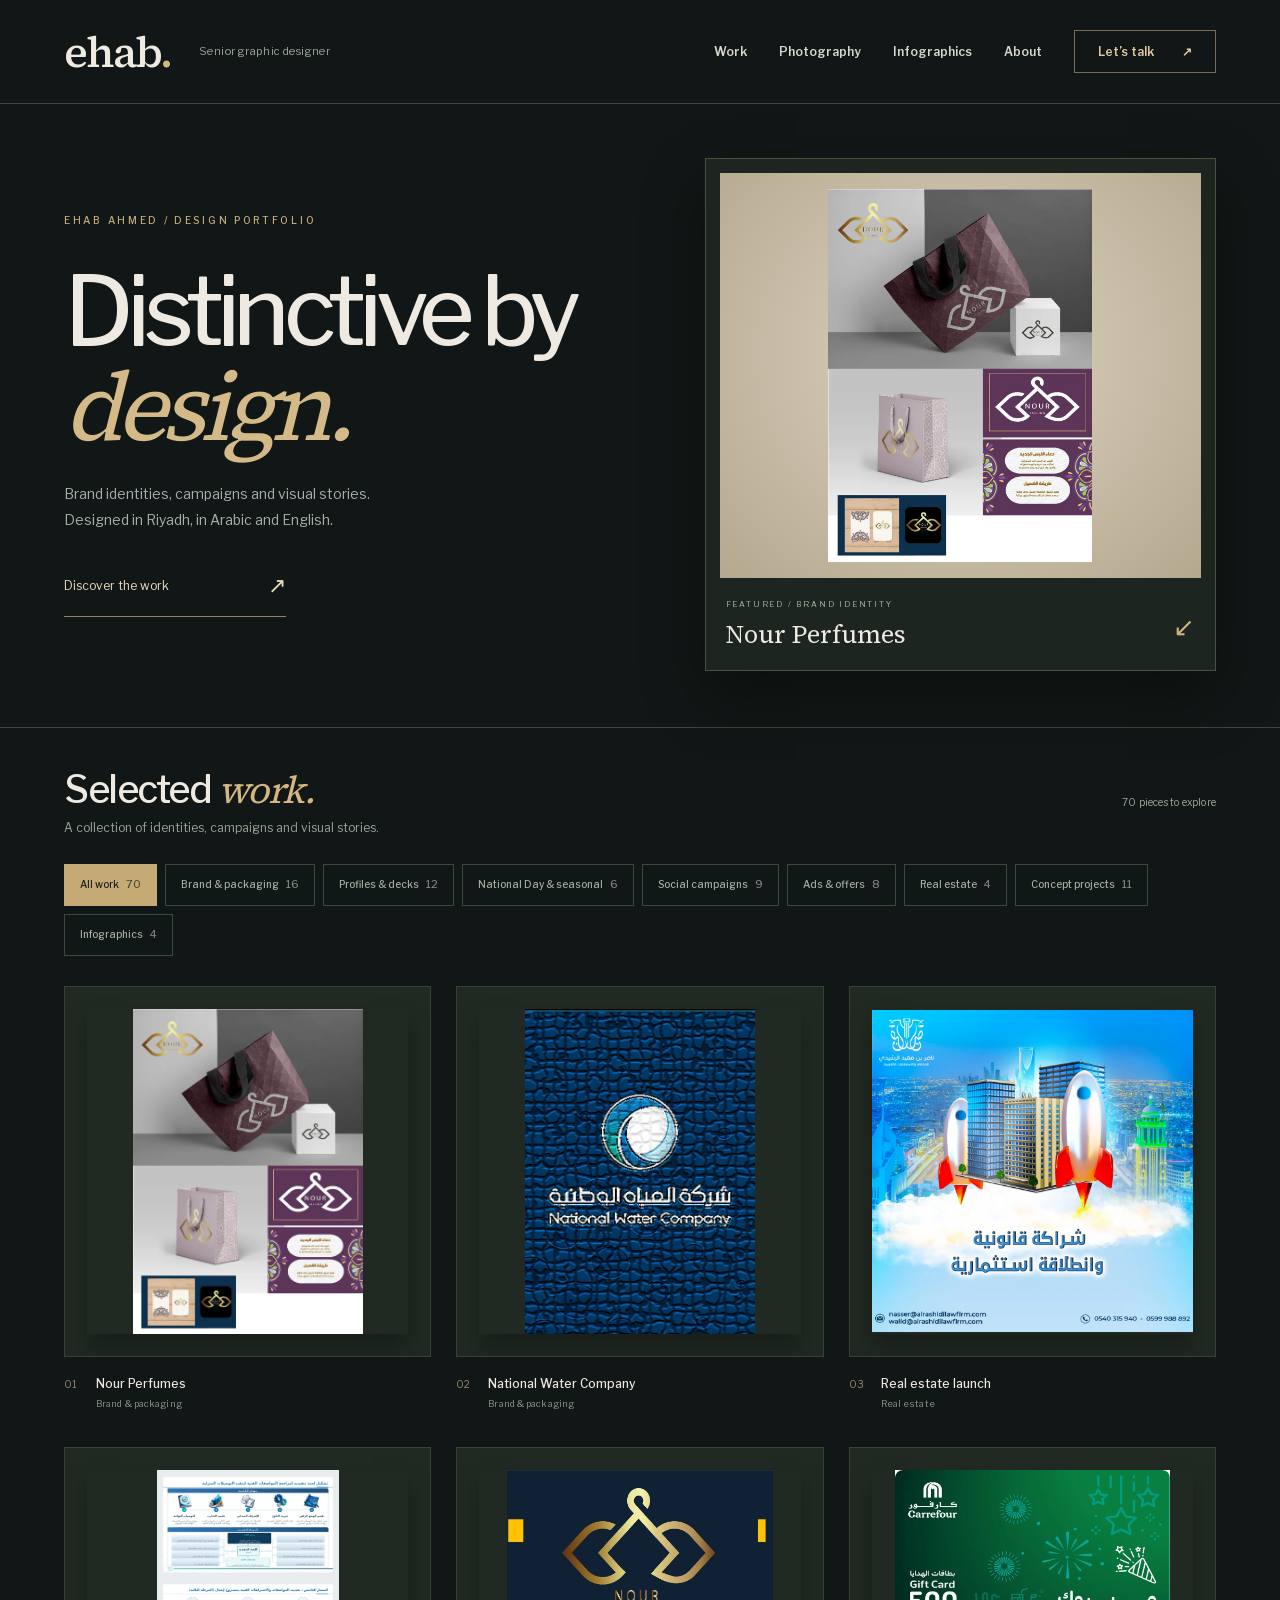
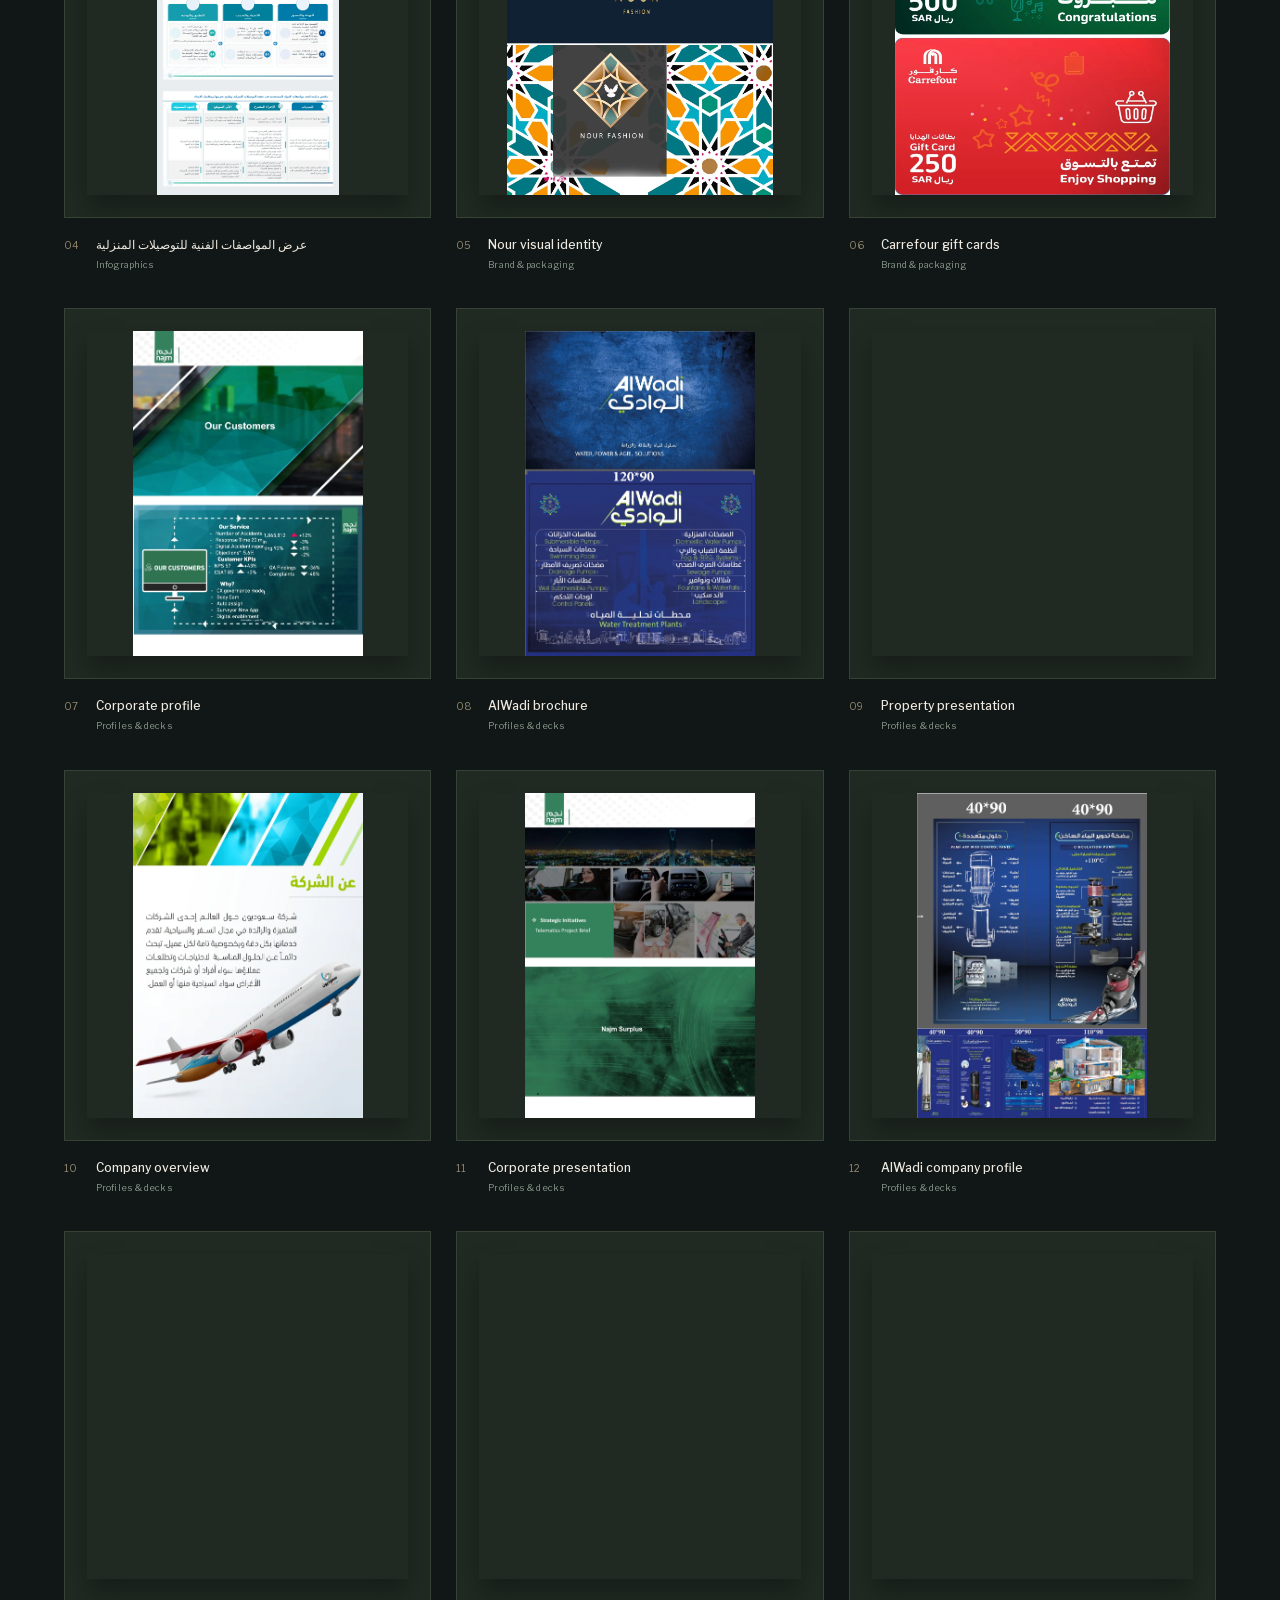
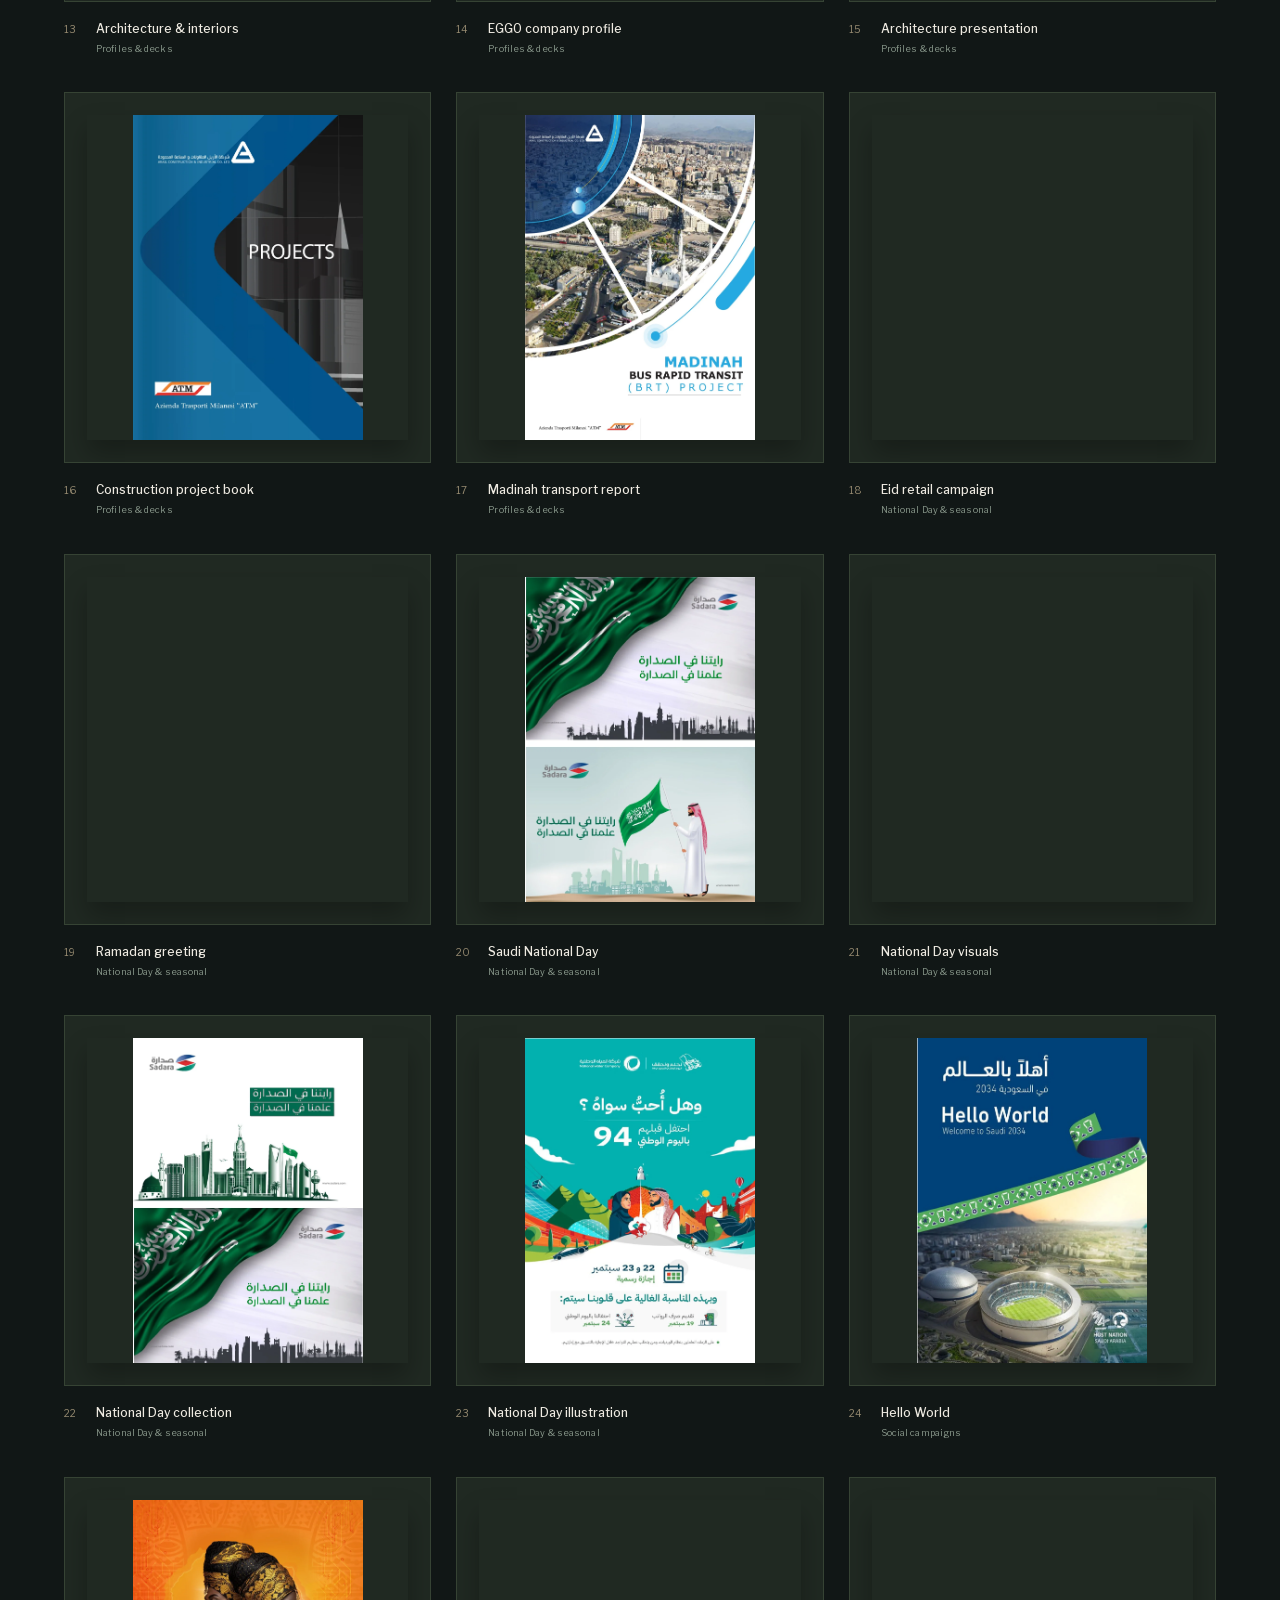
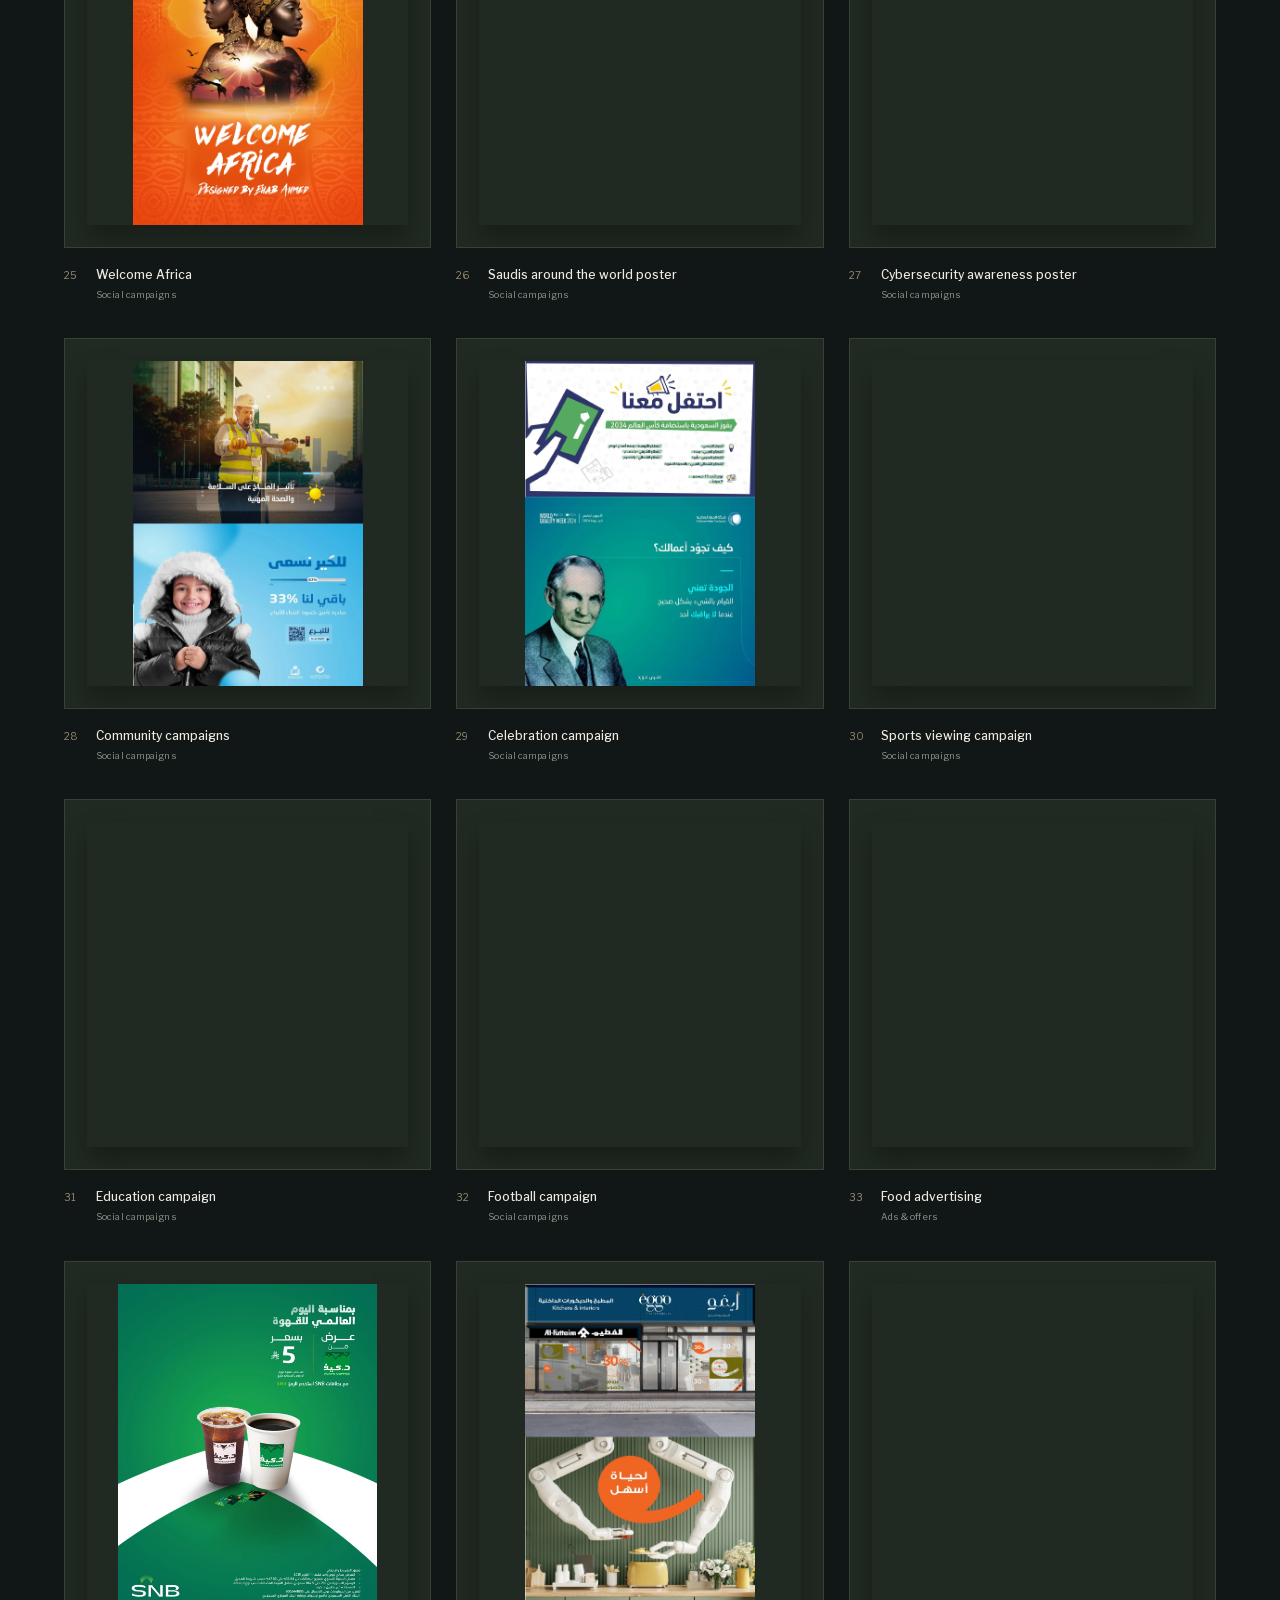
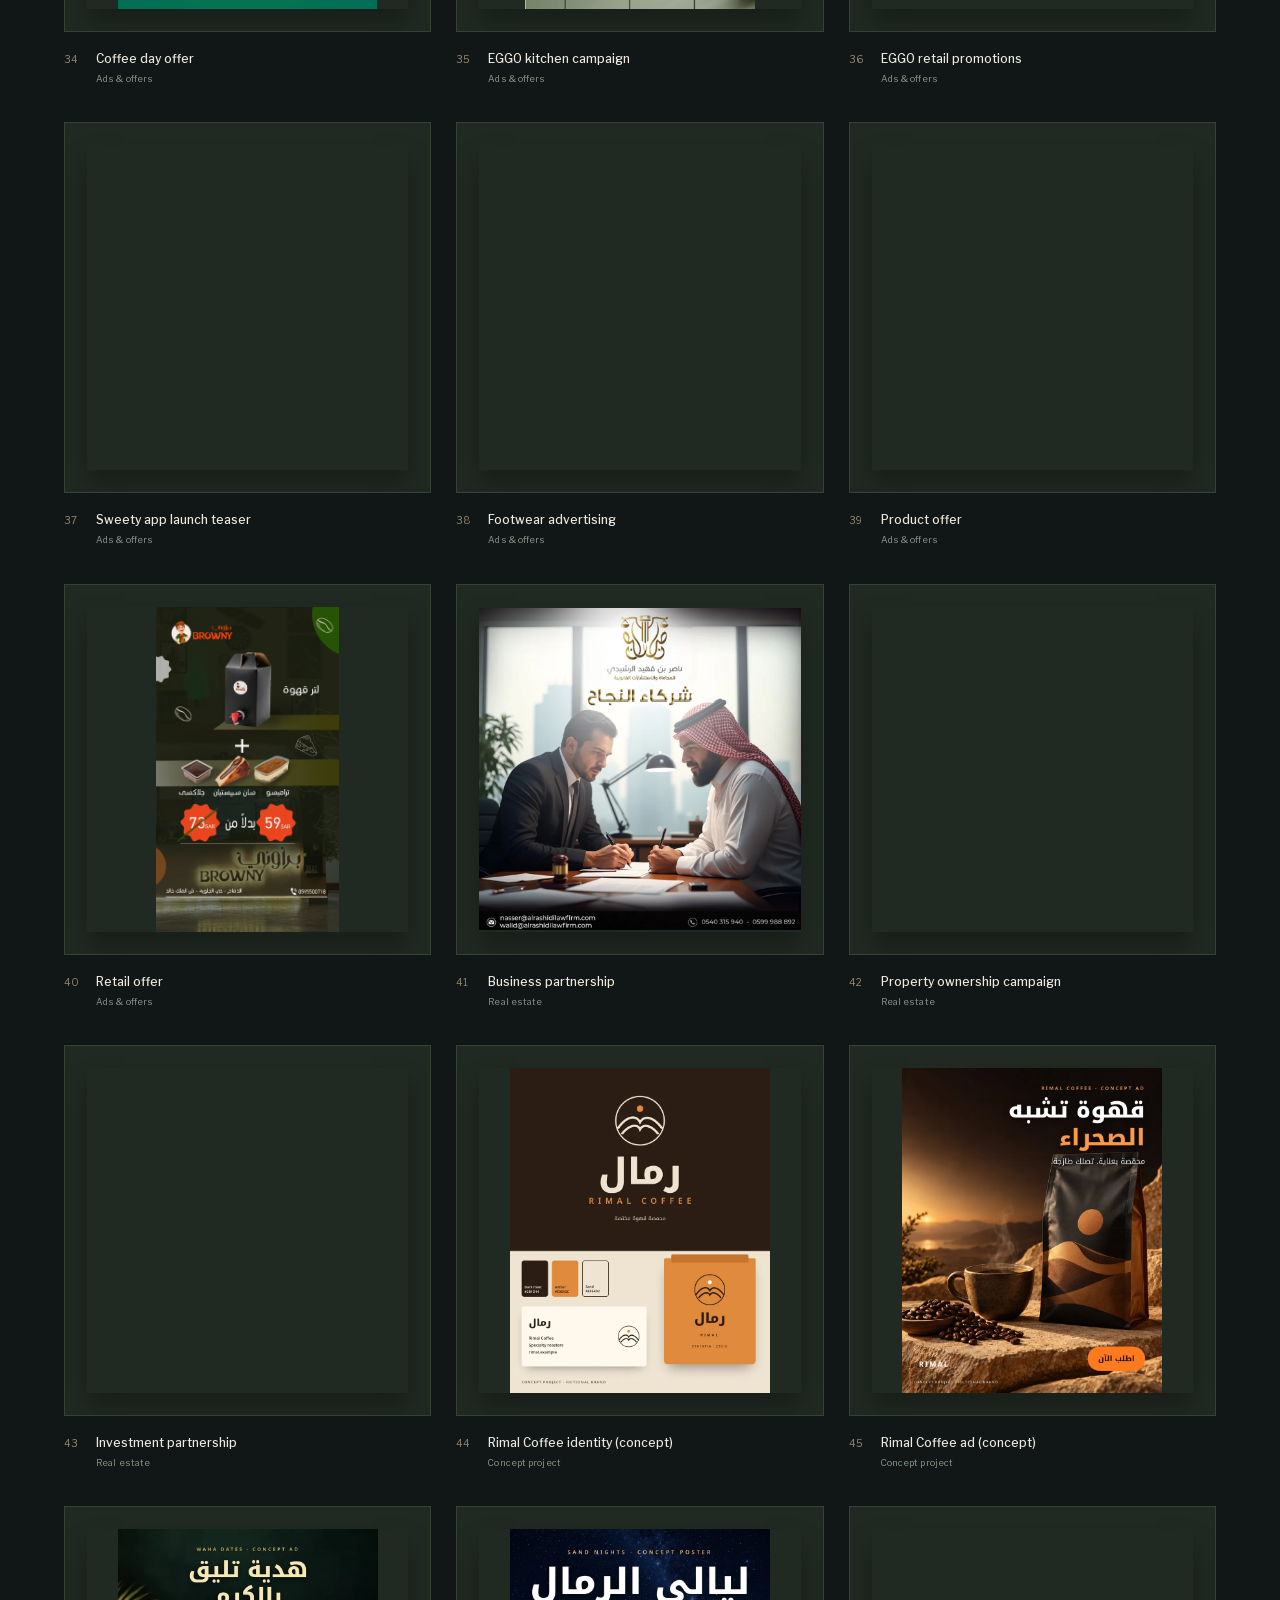
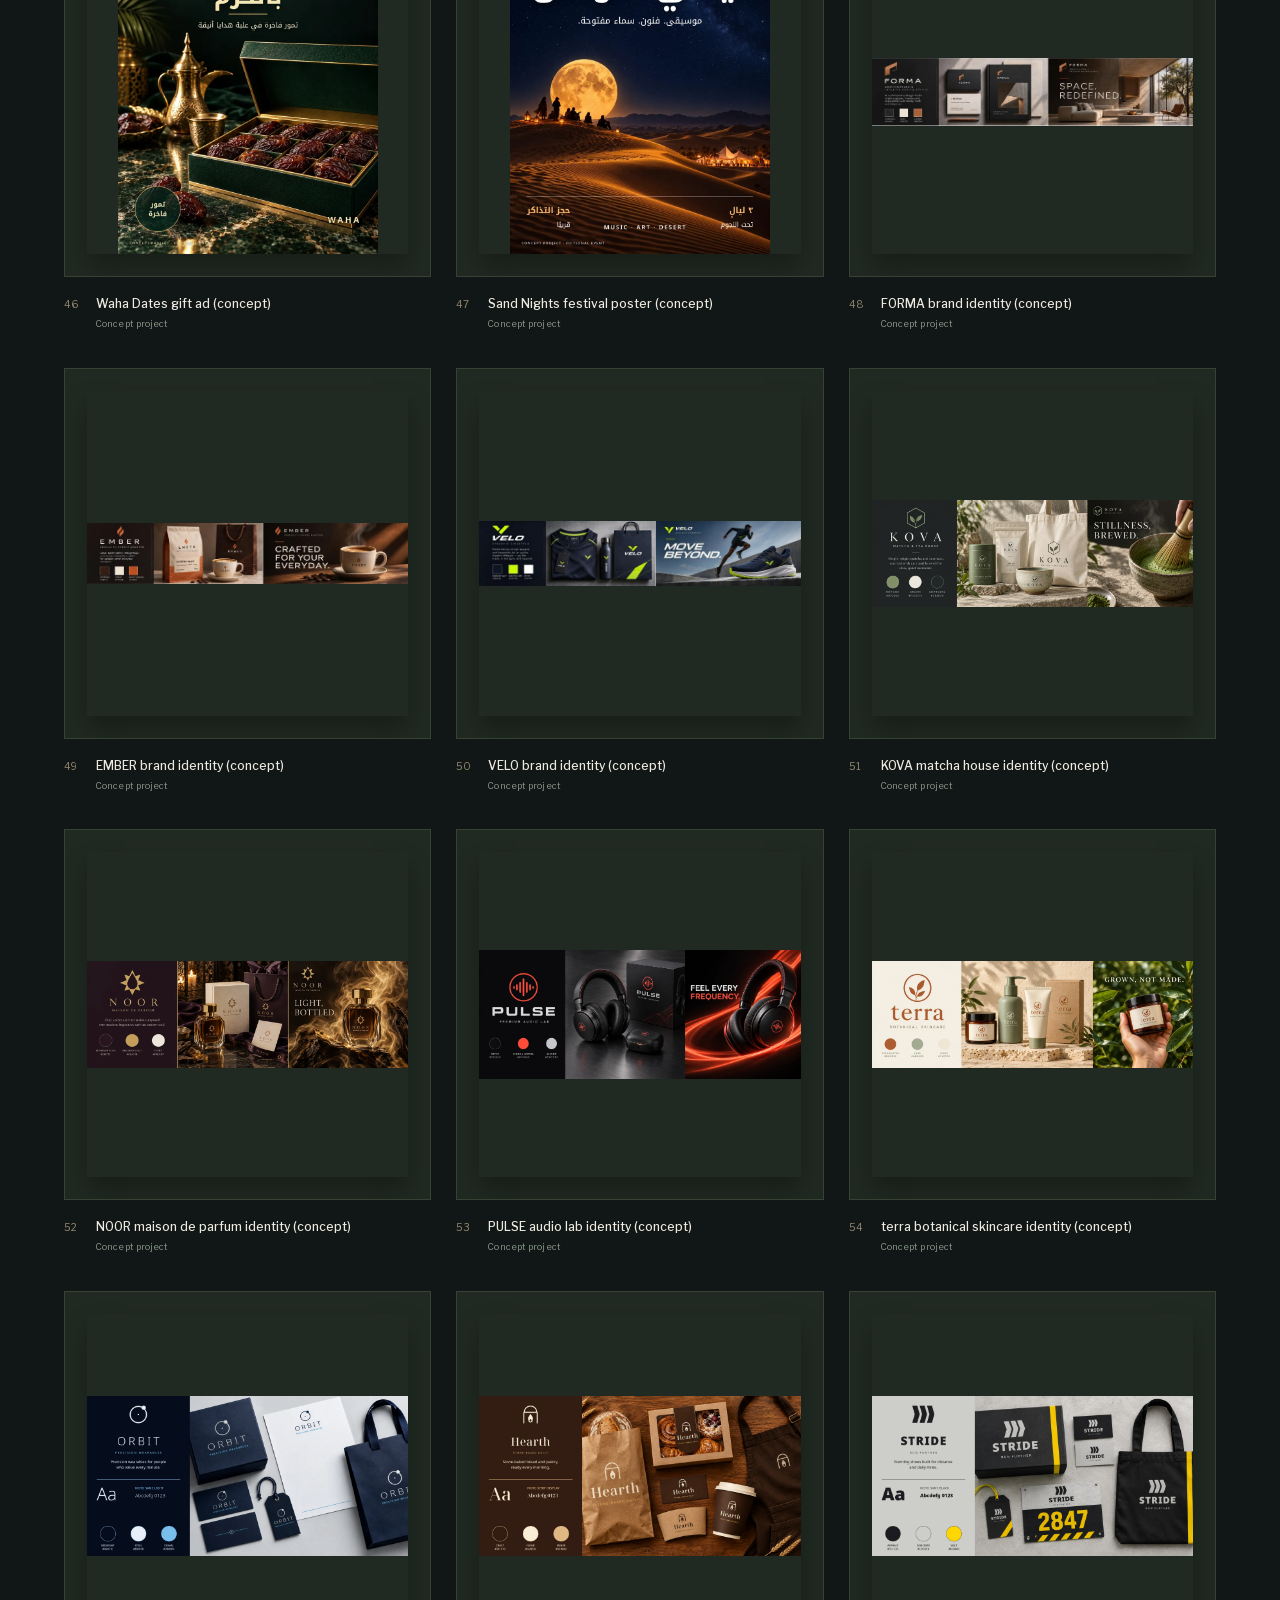
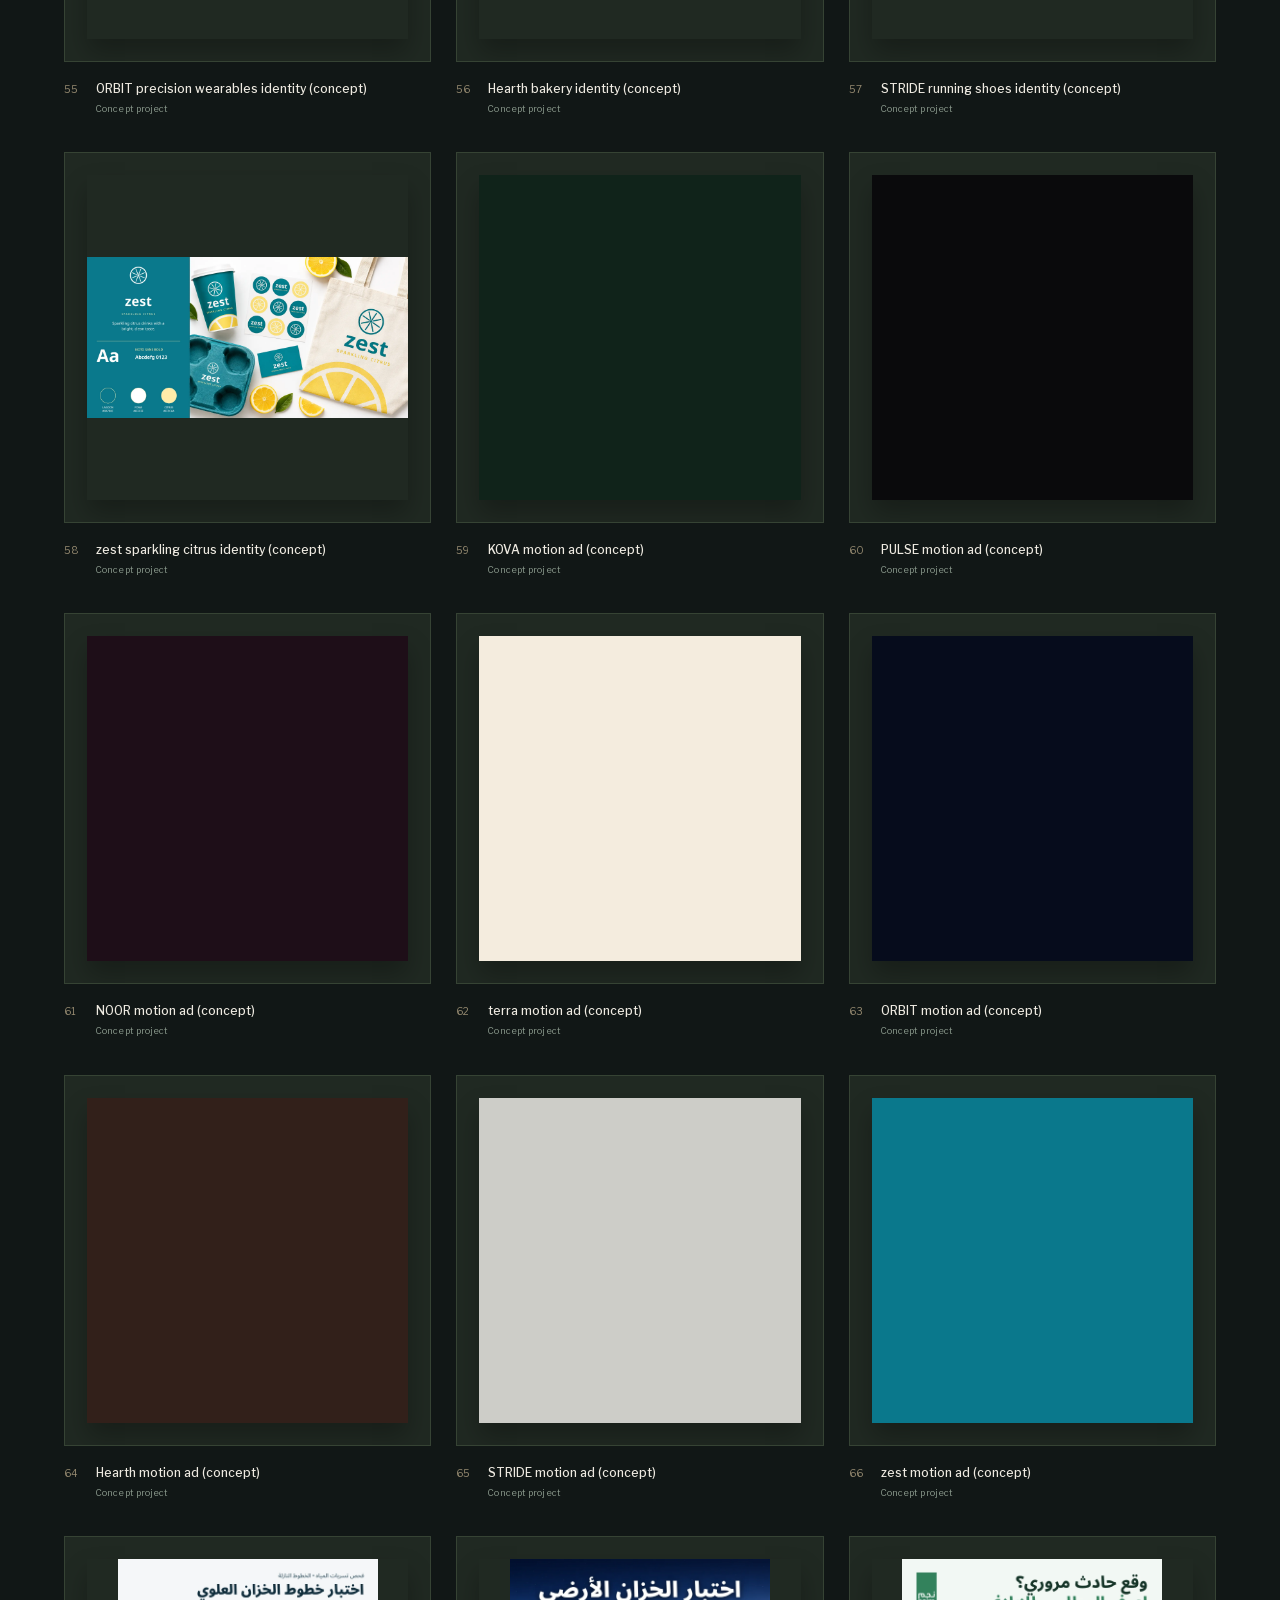
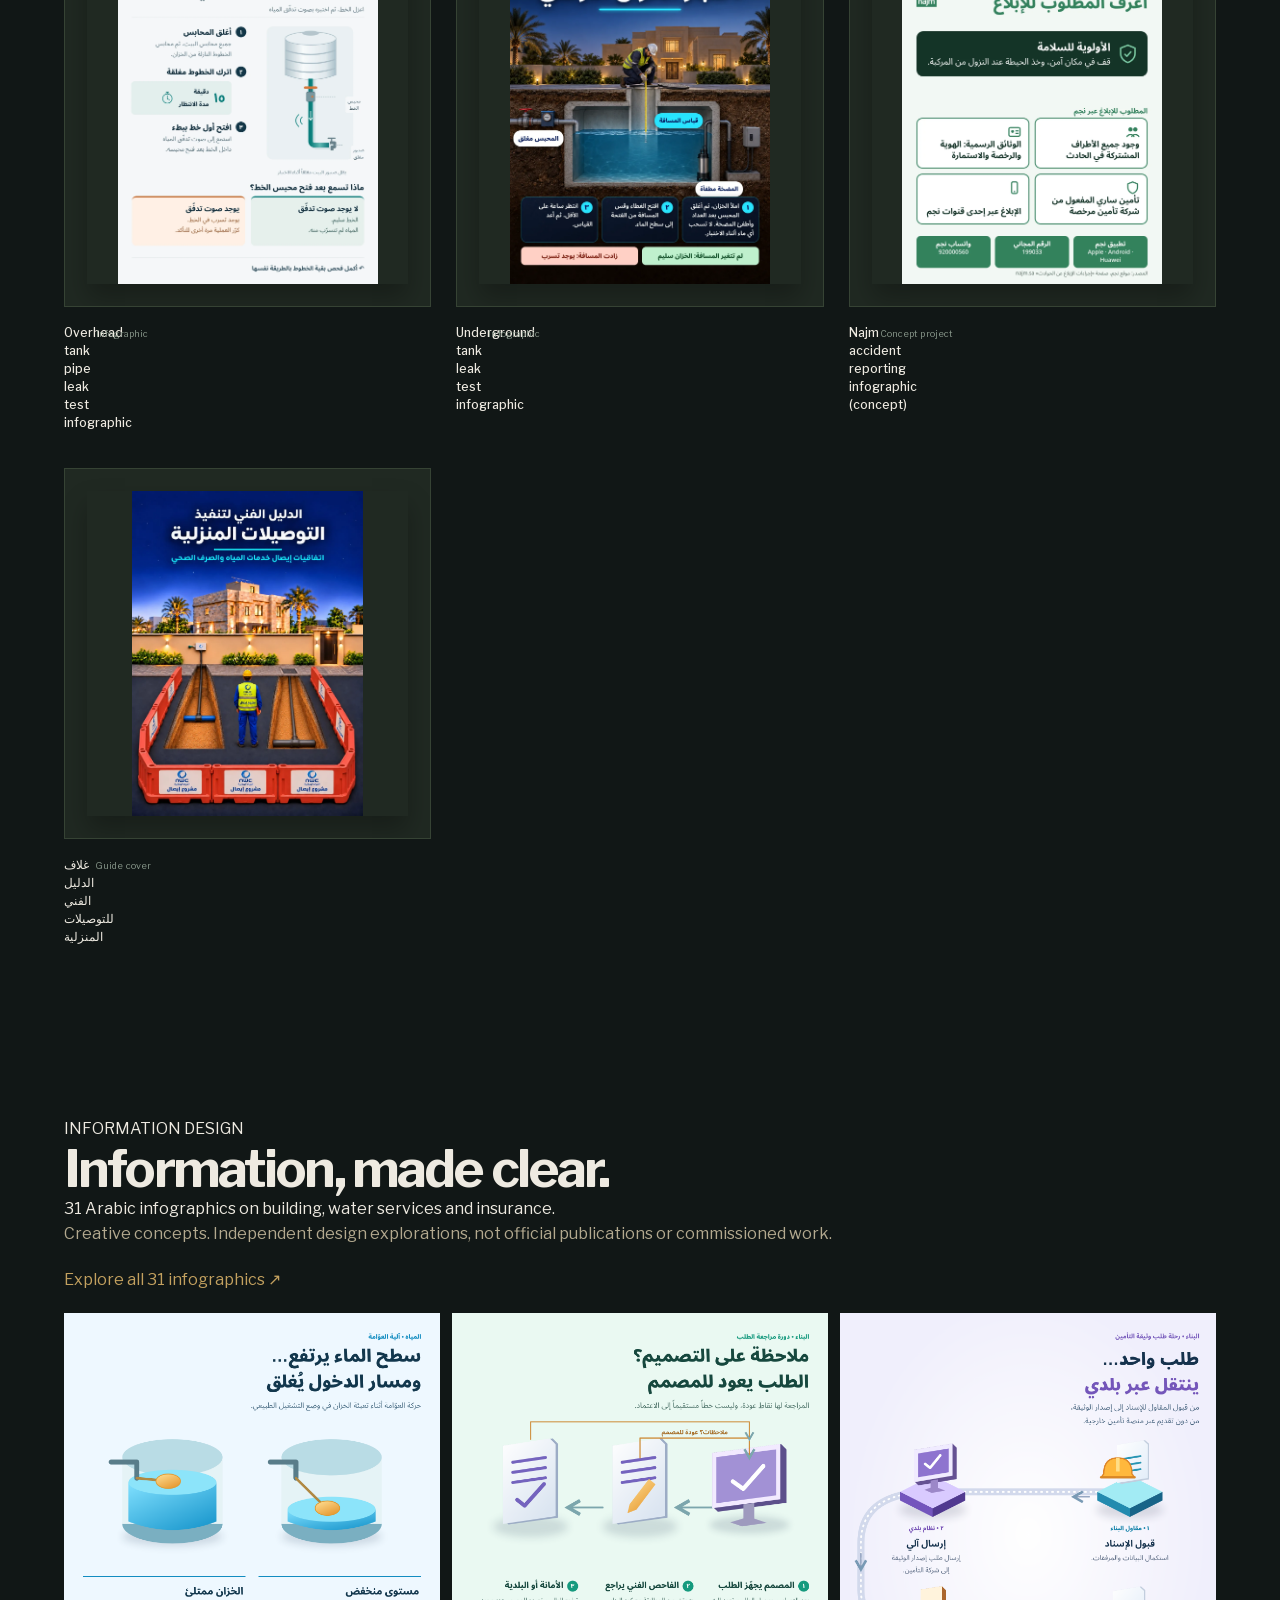
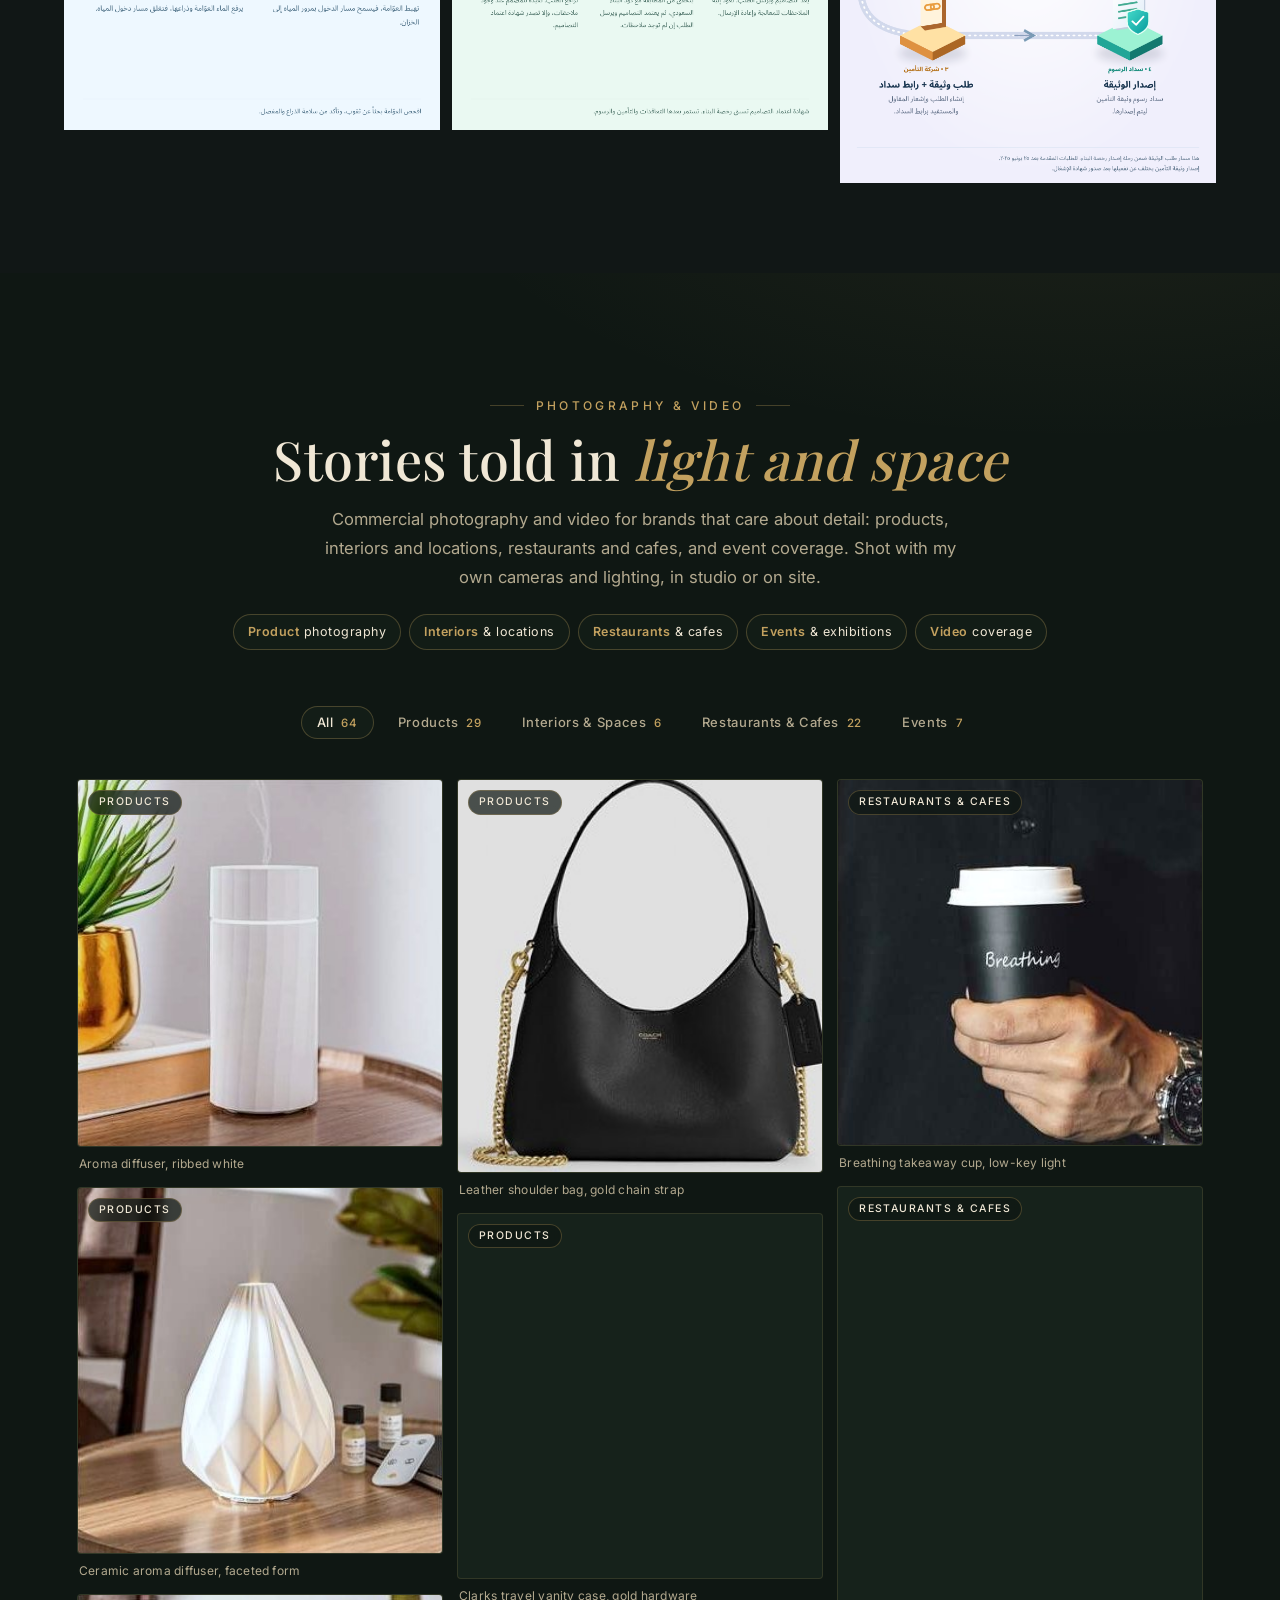
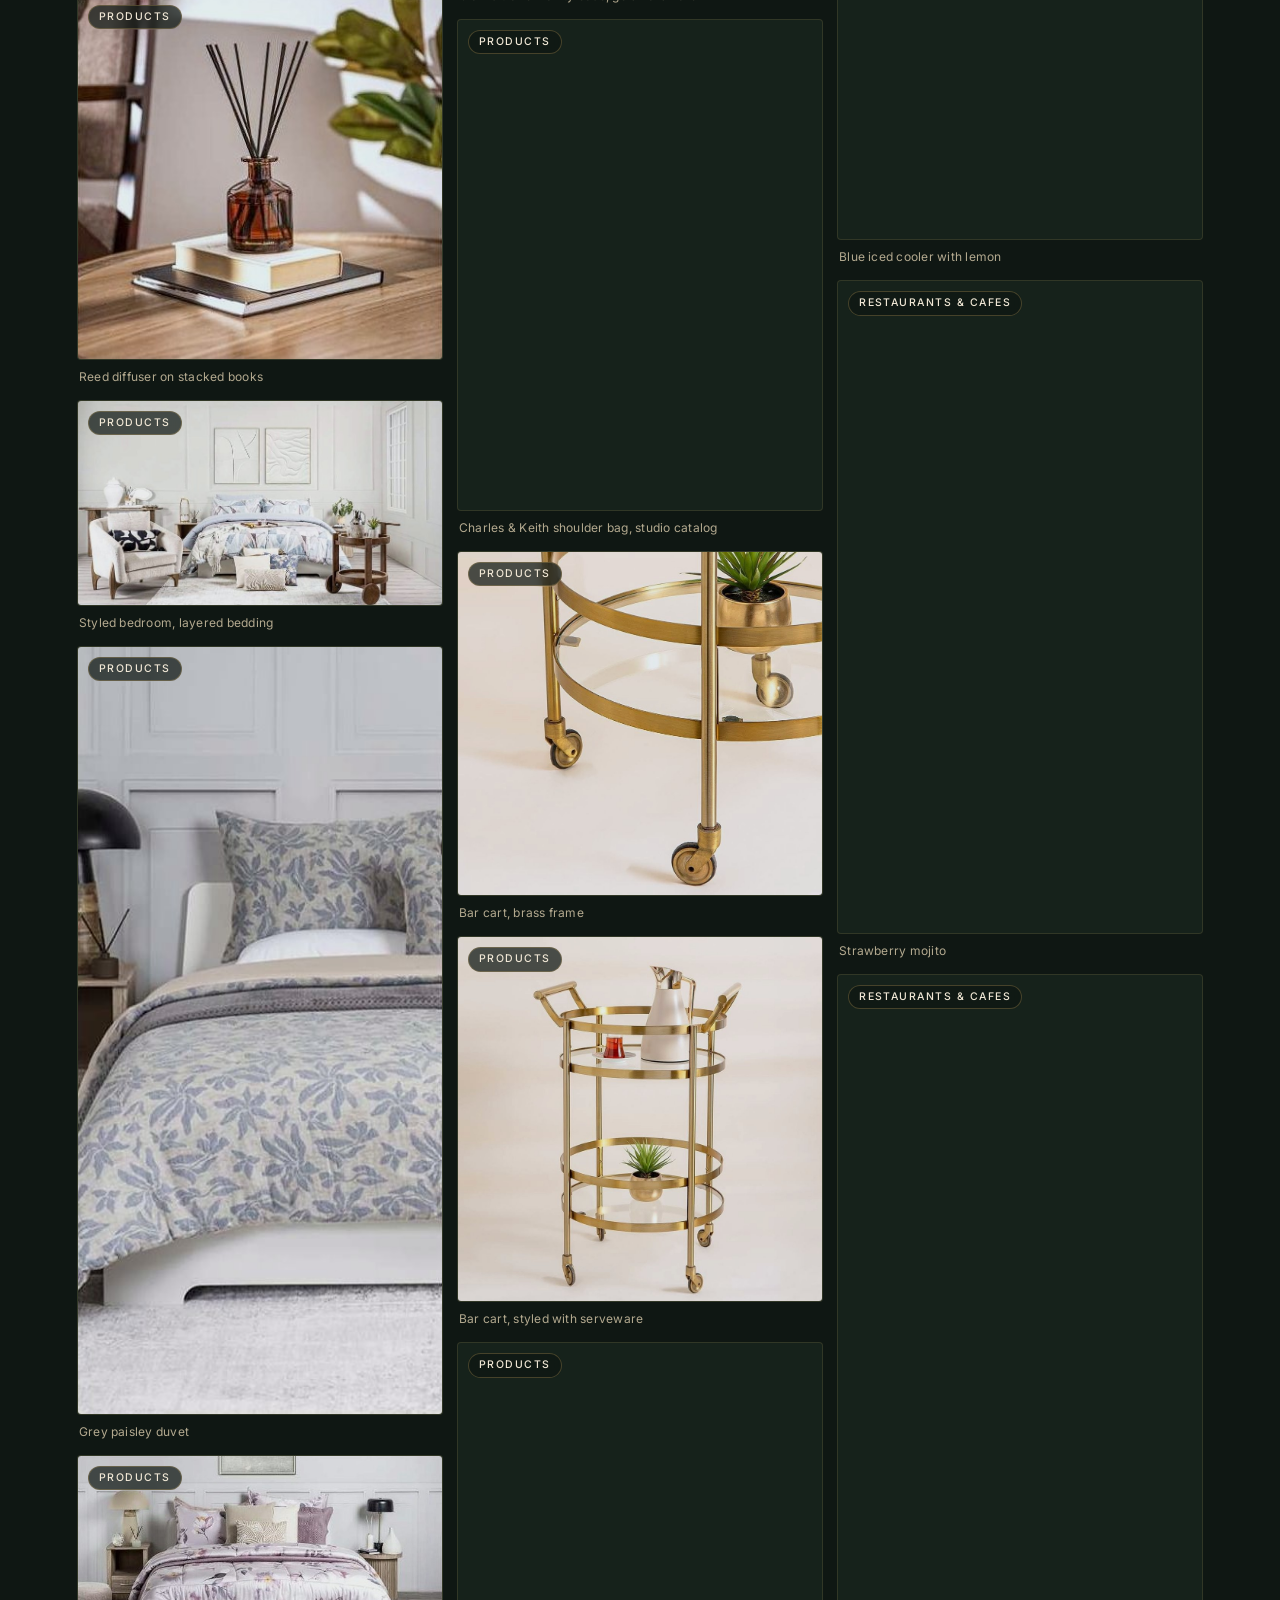
==== commit 25476020: "Add photography section, product concepts, infographics gallery and original PDF" ====
--- a/index.html
+++ b/index.html
@@ -867,7 +867,7 @@
 @media(max-width:520px){.project-grid{column-count:1}}
 @media(max-width:700px){.filters{flex-wrap:nowrap;overflow-x:auto;scrollbar-width:none;margin-inline:calc(var(--gutter)*-1);padding-inline:var(--gutter)}.filters::-webkit-scrollbar{display:none}.filters button{flex:none;white-space:nowrap}}
 .project-wide{column-span:all;margin-top:10px}
-</style>
+img{-webkit-touch-callout:none}</style>
 <style>
 /* Private interface proposal. Existing content and artwork retained. */
 :root{--paper:#f6f6f2;--ink:#172323;--muted:#697371;--orange:#2b7165;--soft:#e9eeea;--line:#d5ddd7;--gutter:clamp(22px,4.4vw,72px);--radius:3px}
@@ -925,10 +925,225 @@
 @media(max-width:350px){.hero h1{font-size:54px}.site-header nav{gap:12px}.site-header .nav-contact{padding-inline:11px}.lux-image{height:230px}.project-art>img,.project-art>video{height:162px!important}.project-grid{gap:22px 12px}.filters button{padding-inline:9px}.about-section h2{font-size:24px}.contact-section h2{font-size:36px}}
 
 @media(max-width:350px){.hero h1{font-size:46px}}
-</style></head>
+</style><style>
+  @font-face { font-family: "Playfair Display"; src: url("[data-uri]") format("woff2"); font-weight: 400; font-display: swap; }
+  @font-face { font-family: "Playfair Display"; src: url("[data-uri]") format("woff2"); font-weight: 500; font-display: swap; }
+  @font-face { font-family: "Playfair Display"; src: url("fonts/playfair-600.woff2") format("woff2"); font-weight: 600; font-display: swap; }
+  @font-face { font-family: "Inter"; src: url("[data-uri]") format("woff2"); font-weight: 400; font-display: swap; }
+  @font-face { font-family: "Inter"; src: url("[data-uri]") format("woff2"); font-weight: 500; font-display: swap; }
+  @font-face { font-family: "Inter"; src: url("[data-uri]") format("woff2"); font-weight: 600; font-display: swap; }
+
+  /* ==PHOTO-SECTION-CSS== */
+  .photo-section {
+    --ph-bg: #0f1713;
+    --ph-panel: #16221b;
+    --ph-ivory: #f0e7d5;
+    --ph-muted: #b3a98f;
+    --ph-gold: #c3a15f;
+    --ph-hairline: rgba(195, 161, 95, .30);
+    --ph-serif: "Playfair Display", Georgia, "Times New Roman", serif;
+    --ph-sans: "Inter", "Segoe UI", system-ui, sans-serif;
+    background:
+      radial-gradient(1100px 480px at 85% -120px, rgba(195,161,95,.08), transparent 60%),
+      var(--ph-bg);
+    color: var(--ph-ivory);
+    font-family: var(--ph-sans);
+    padding: clamp(56px, 9vw, 120px) clamp(18px, 6vw, 84px);
+    overflow-x: clip;
+  }
+  .photo-section *, .photo-section *::before, .photo-section *::after { box-sizing: border-box; }
+
+  .ph-head { max-width: 880px; margin: 0 auto clamp(34px, 5vw, 56px); text-align: center; }
+  .ph-eyebrow {
+    display: inline-flex; align-items: center; gap: 12px;
+    font-size: 12px; letter-spacing: .28em; text-transform: uppercase;
+    color: var(--ph-gold); font-weight: 500;
+  }
+  .ph-eyebrow::before, .ph-eyebrow::after {
+    content: ""; width: 34px; height: 1px; background: var(--ph-hairline);
+  }
+  .ph-title {
+    font-family: var(--ph-serif); font-weight: 500;
+    font-size: clamp(30px, 5.2vw, 54px); line-height: 1.12;
+    margin: 14px 0 16px; letter-spacing: .01em;
+  }
+  .ph-title em { color: var(--ph-gold); font-style: italic; }
+  .ph-lead {
+    color: var(--ph-muted); font-size: clamp(14.5px, 1.6vw, 16.5px);
+    line-height: 1.75; margin: 0 auto 22px; max-width: 640px;
+  }
+  .ph-services {
+    display: flex; flex-wrap: wrap; justify-content: center; gap: 8px;
+    padding: 0; margin: 0; list-style: none;
+  }
+  .ph-services li {
+    border: 1px solid var(--ph-hairline); border-radius: 999px;
+    padding: 7px 14px; font-size: 12.5px; letter-spacing: .04em; color: var(--ph-ivory);
+    background: rgba(22, 34, 27, .55);
+  }
+  .ph-services li b { color: var(--ph-gold); font-weight: 600; }
+
+  .ph-filters {
+    display: flex; flex-wrap: wrap; justify-content: center; gap: 8px;
+    margin: 0 auto clamp(24px, 4vw, 40px); max-width: 1100px;
+  }
+  .ph-filter {
+    font: 500 13px/1 var(--ph-sans); letter-spacing: .05em;
+    color: var(--ph-muted); background: transparent;
+    border: 1px solid transparent; border-radius: 999px;
+    padding: 9px 15px; cursor: pointer;
+    transition: color .18s ease, border-color .18s ease, background .18s ease;
+  }
+  .ph-filter span { color: var(--ph-gold); font-size: 11.5px; margin-left: 4px; }
+  .ph-filter:hover { color: var(--ph-ivory); }
+  .ph-filter.is-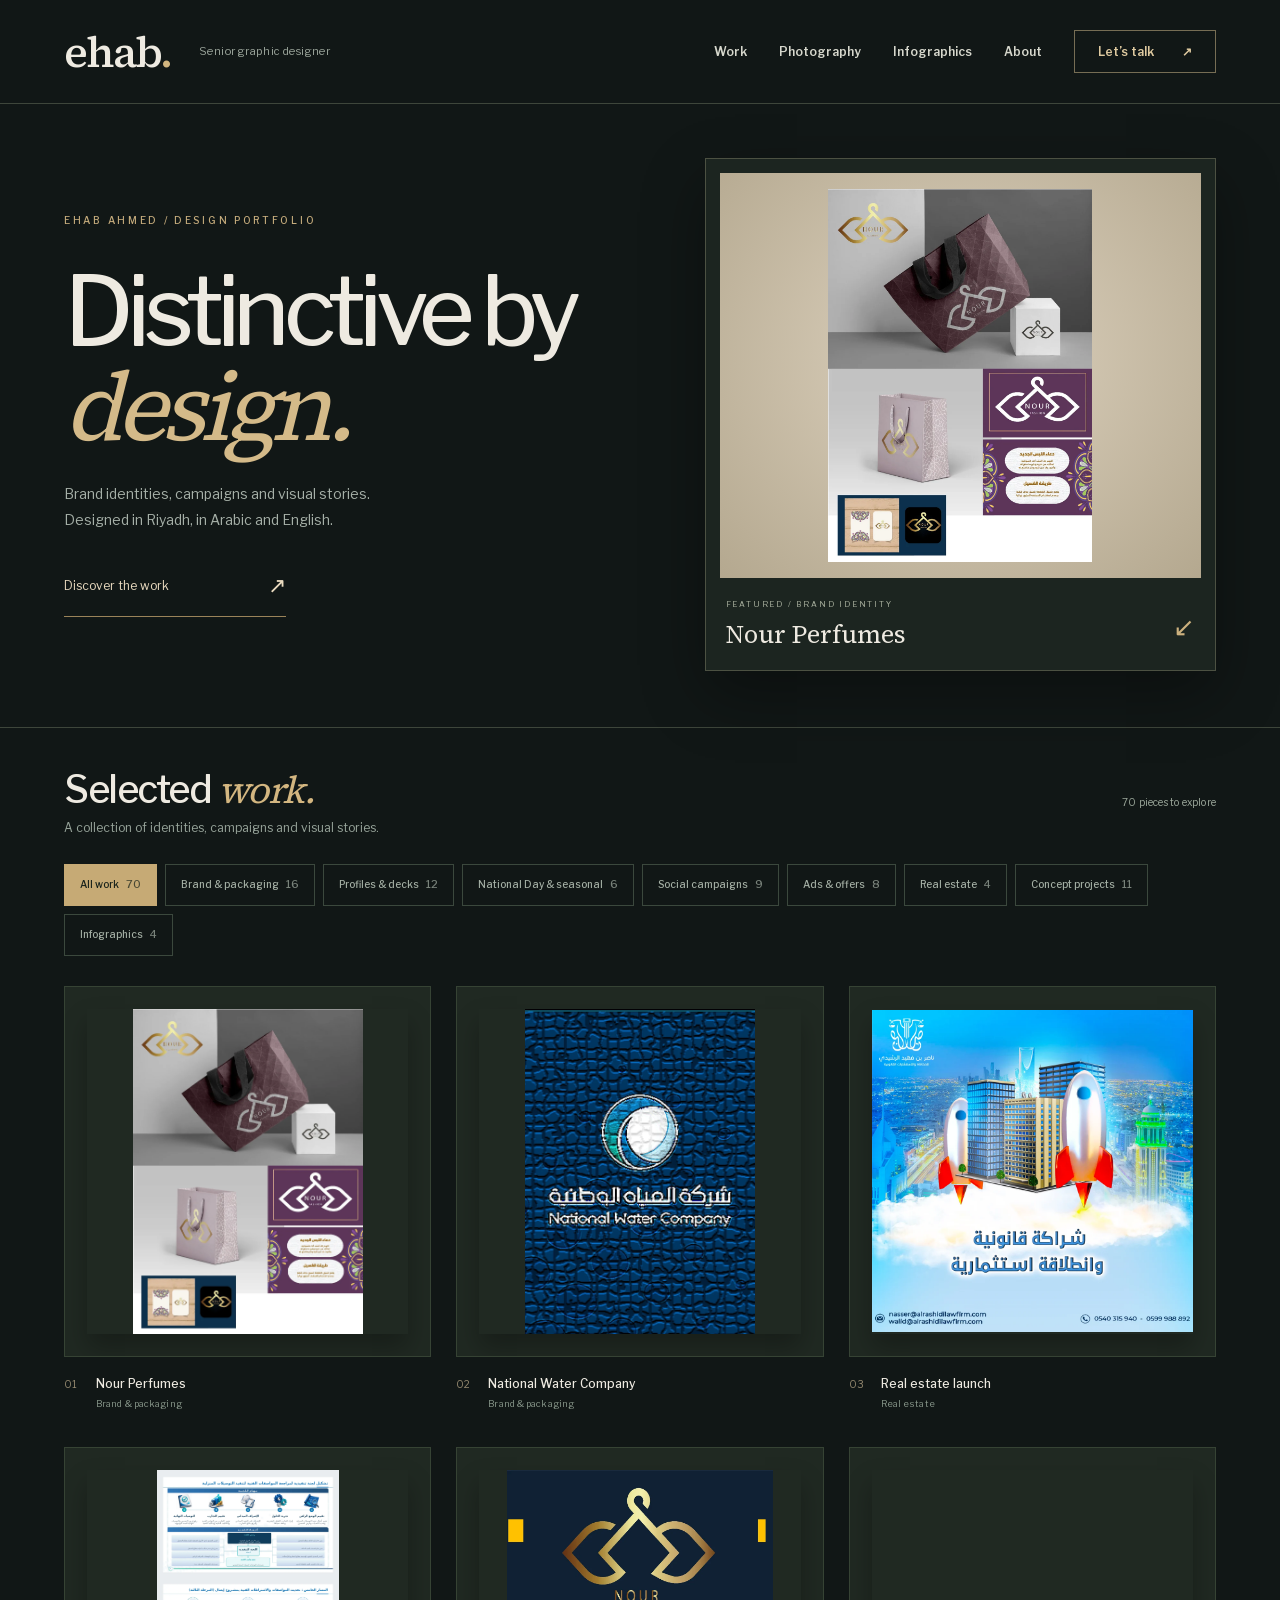
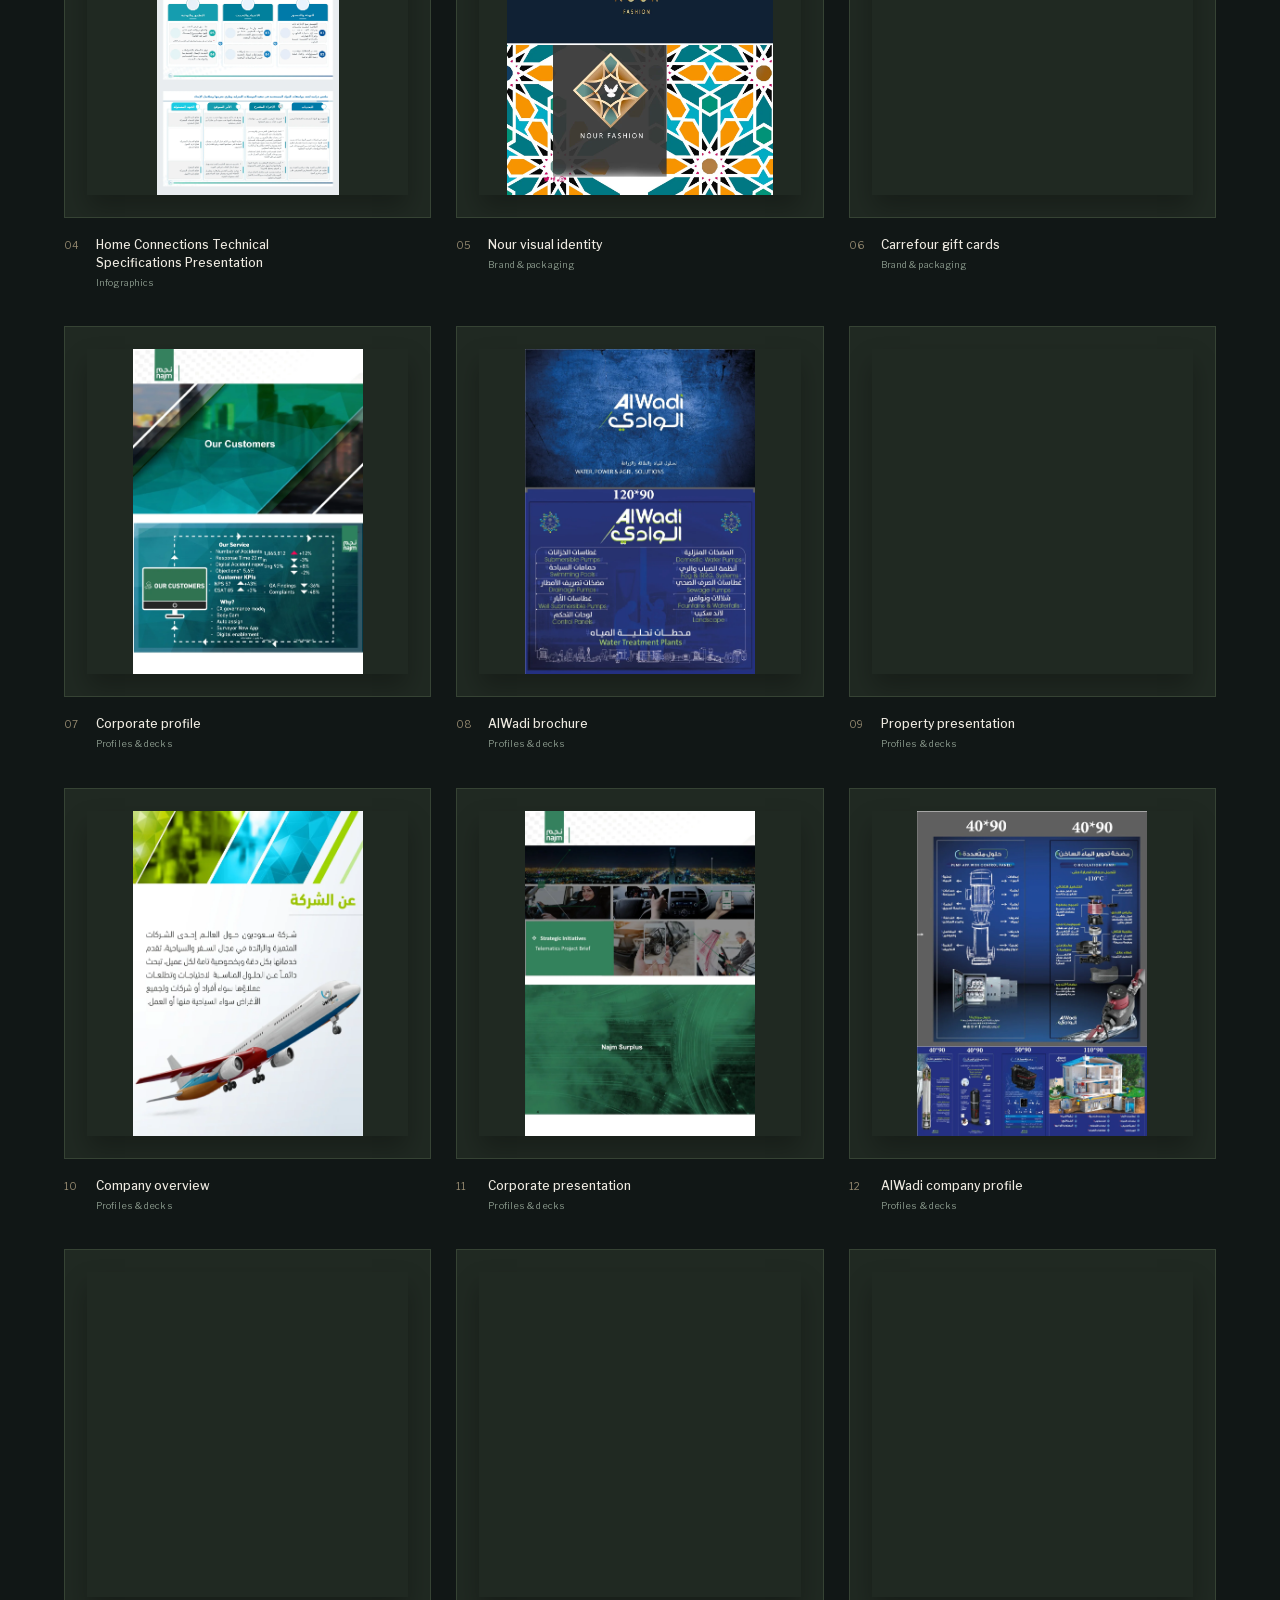
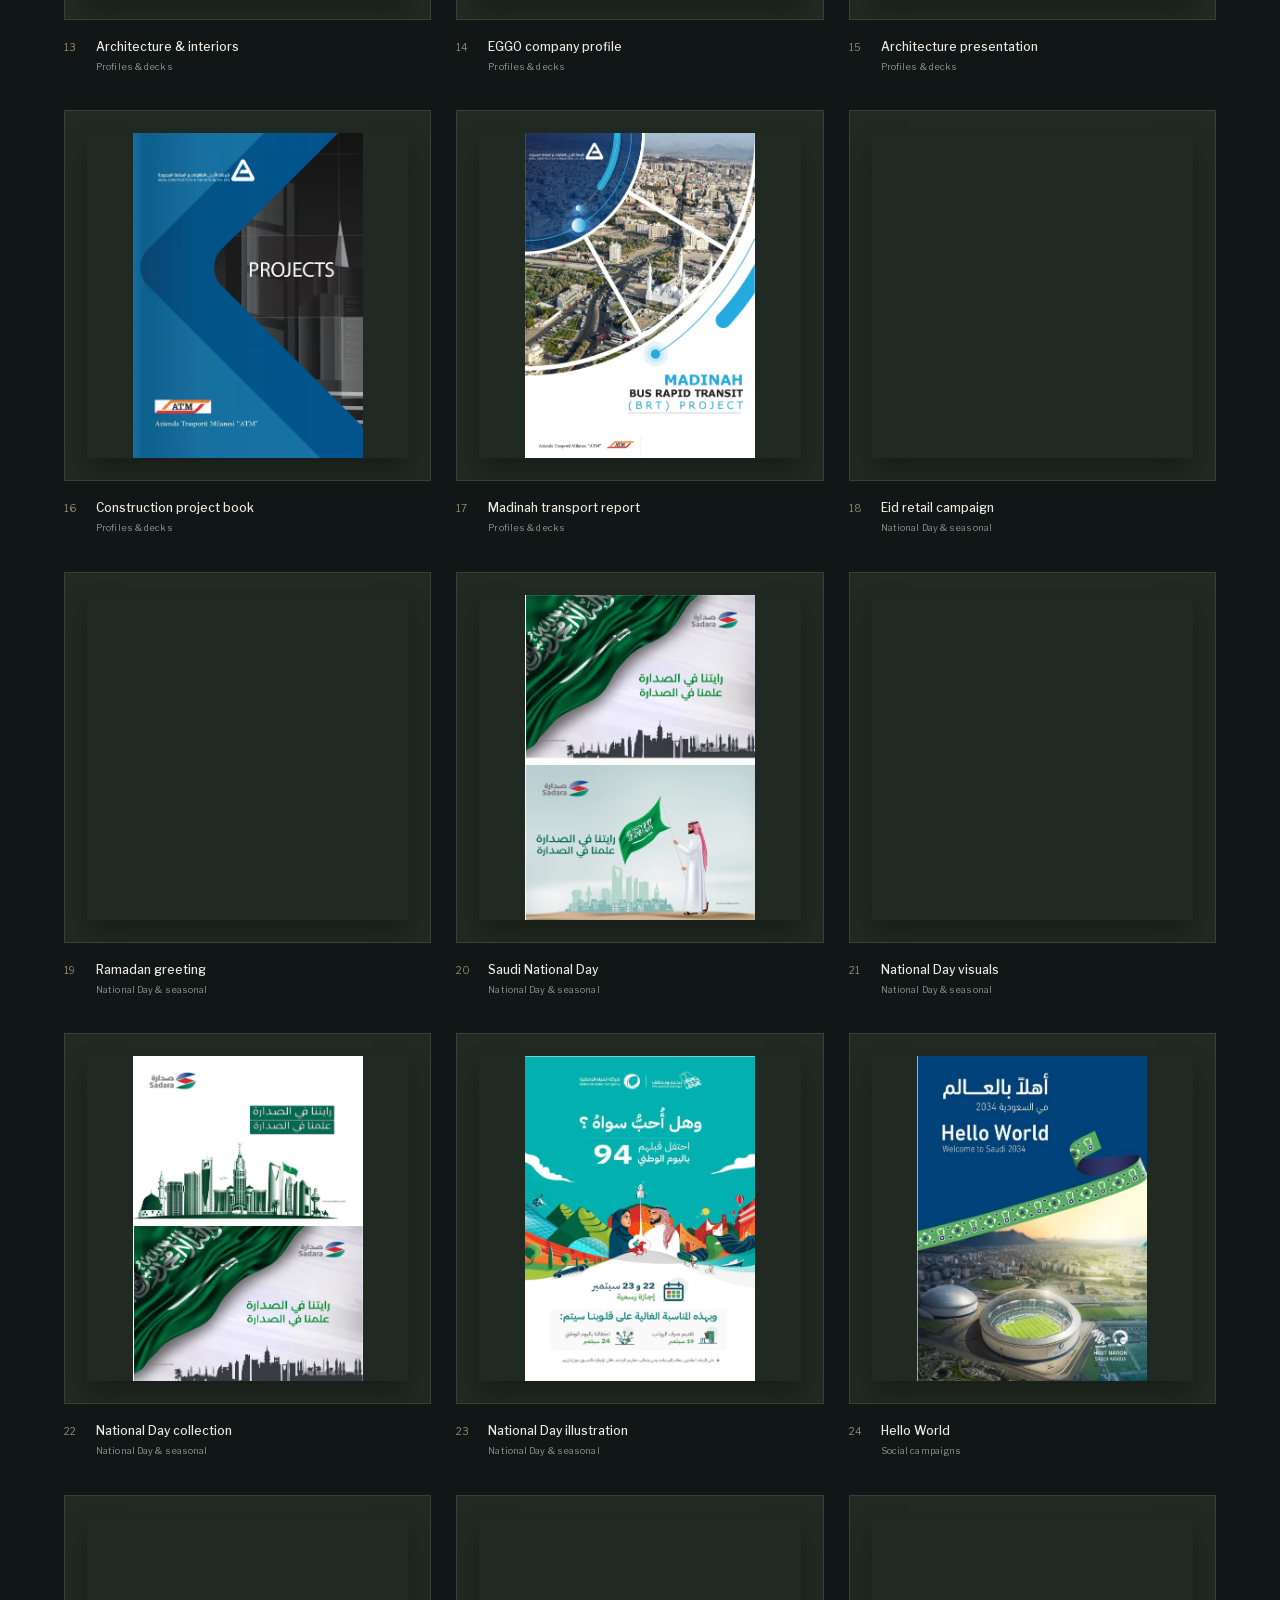
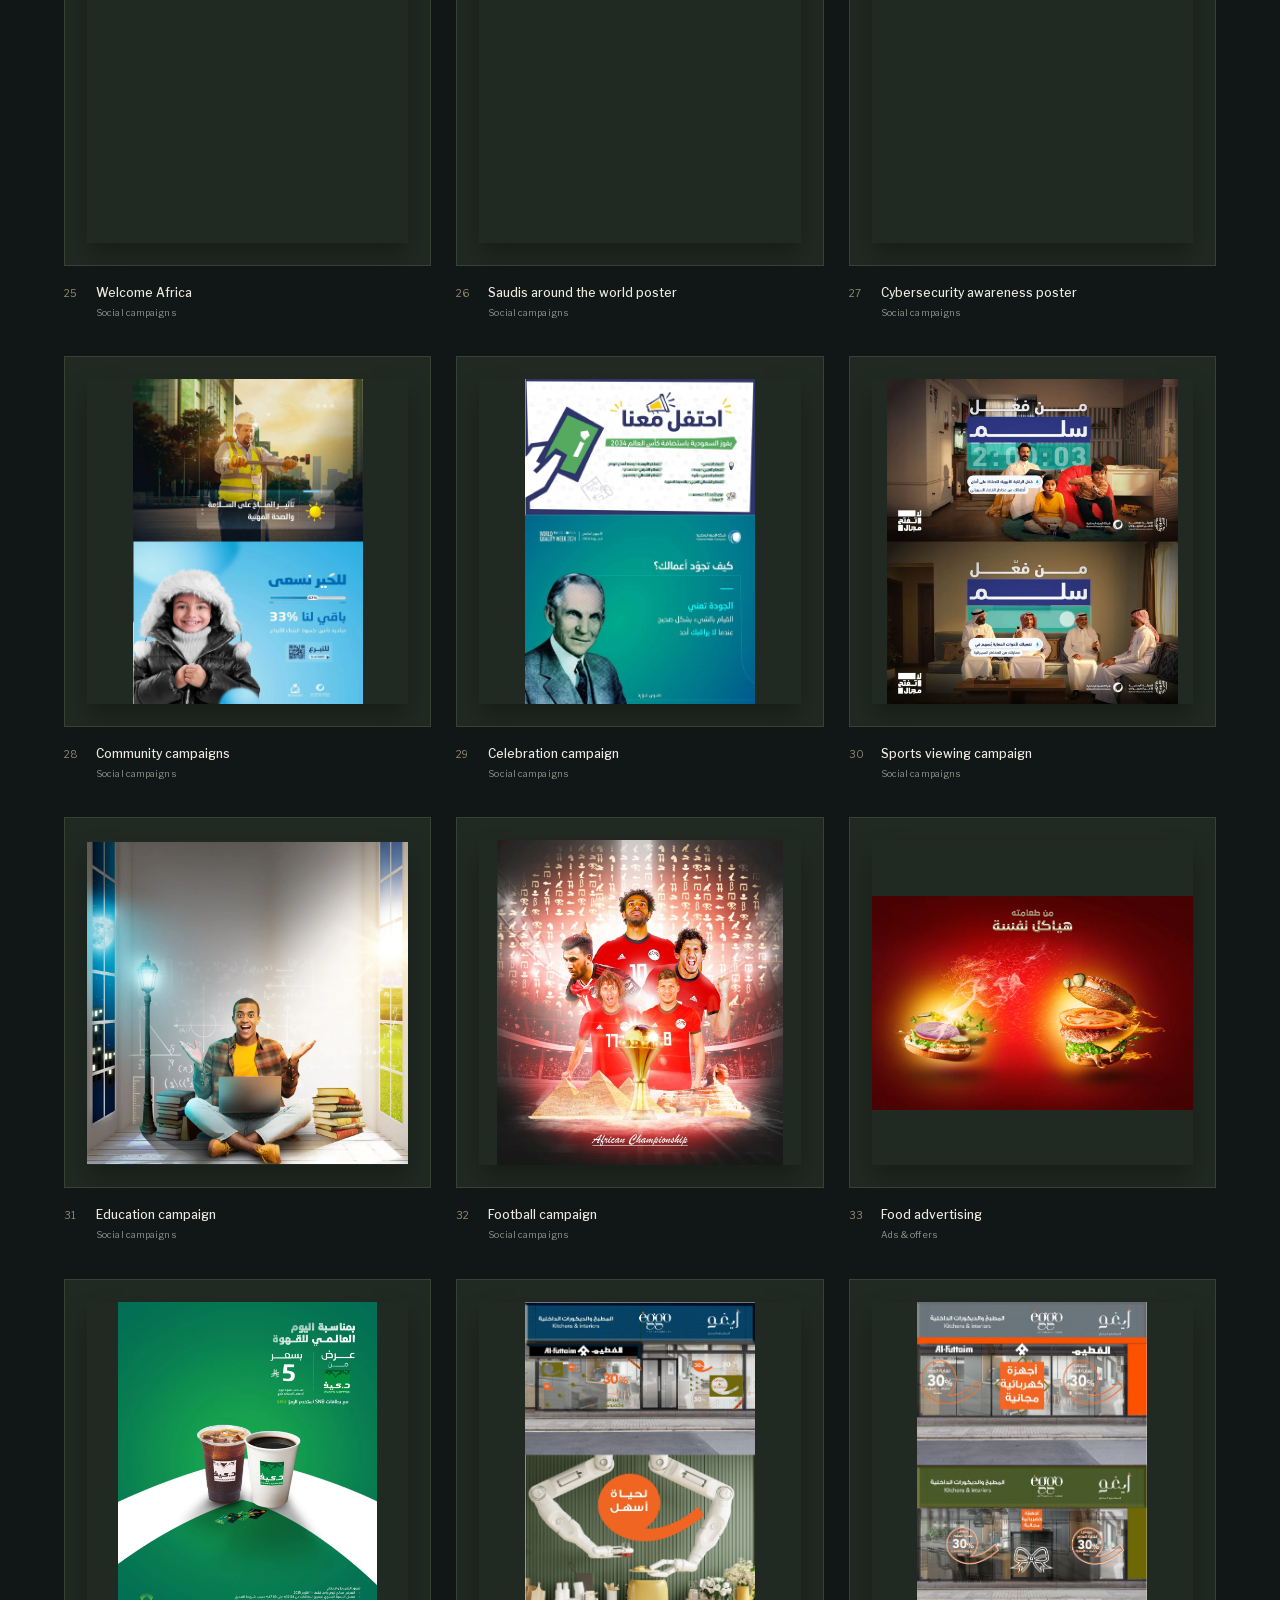
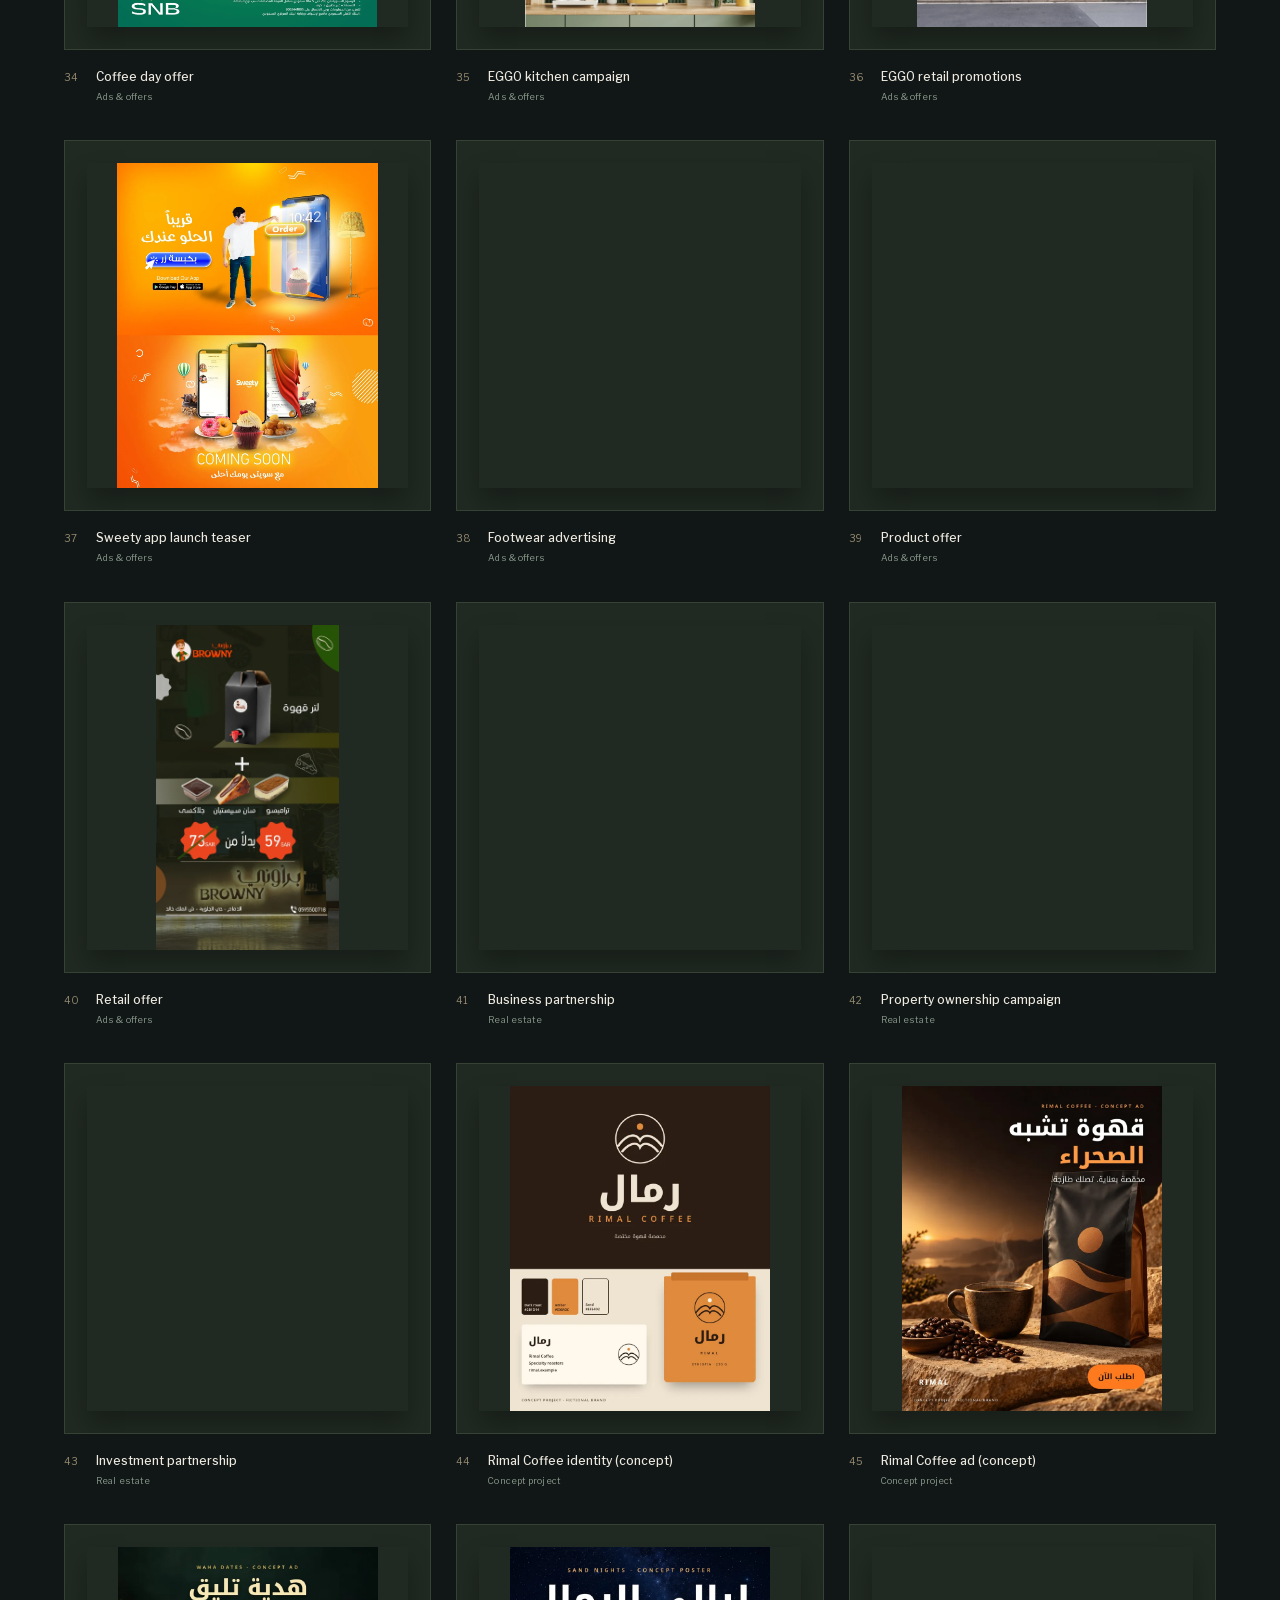
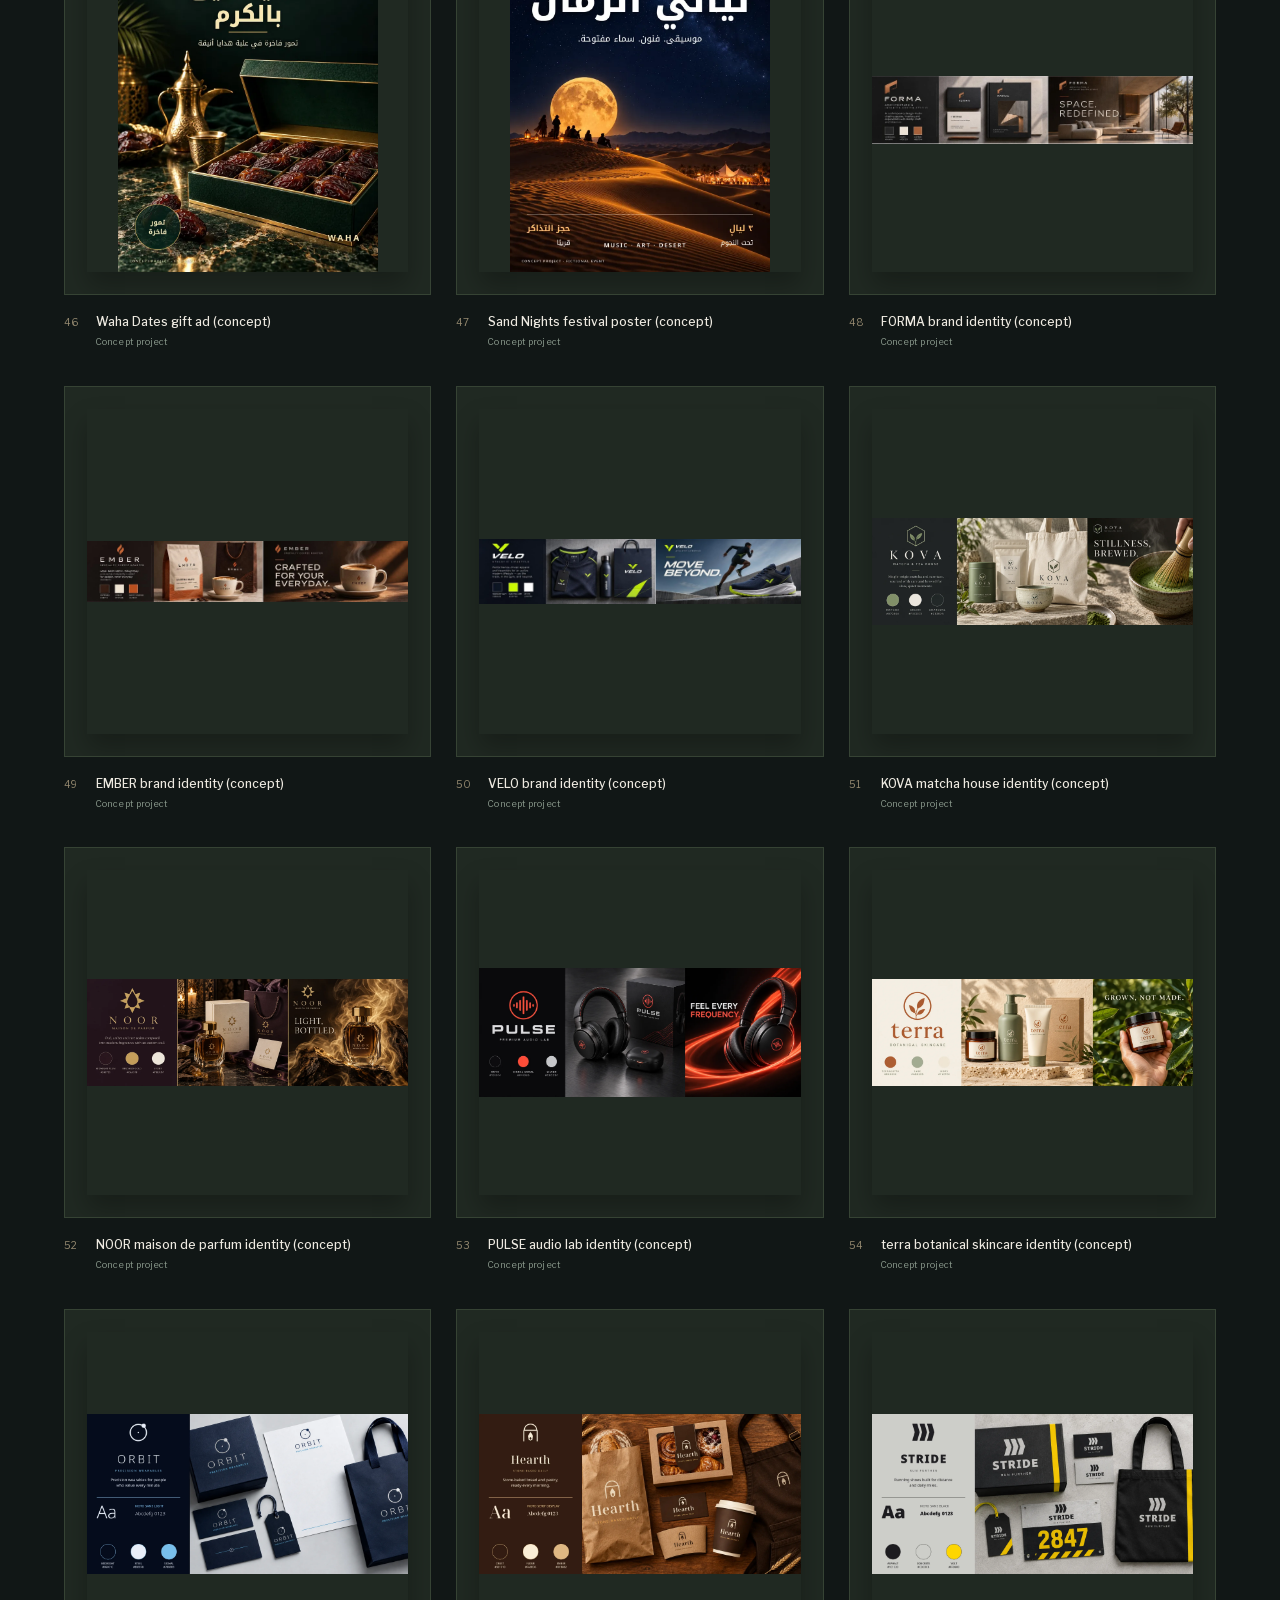
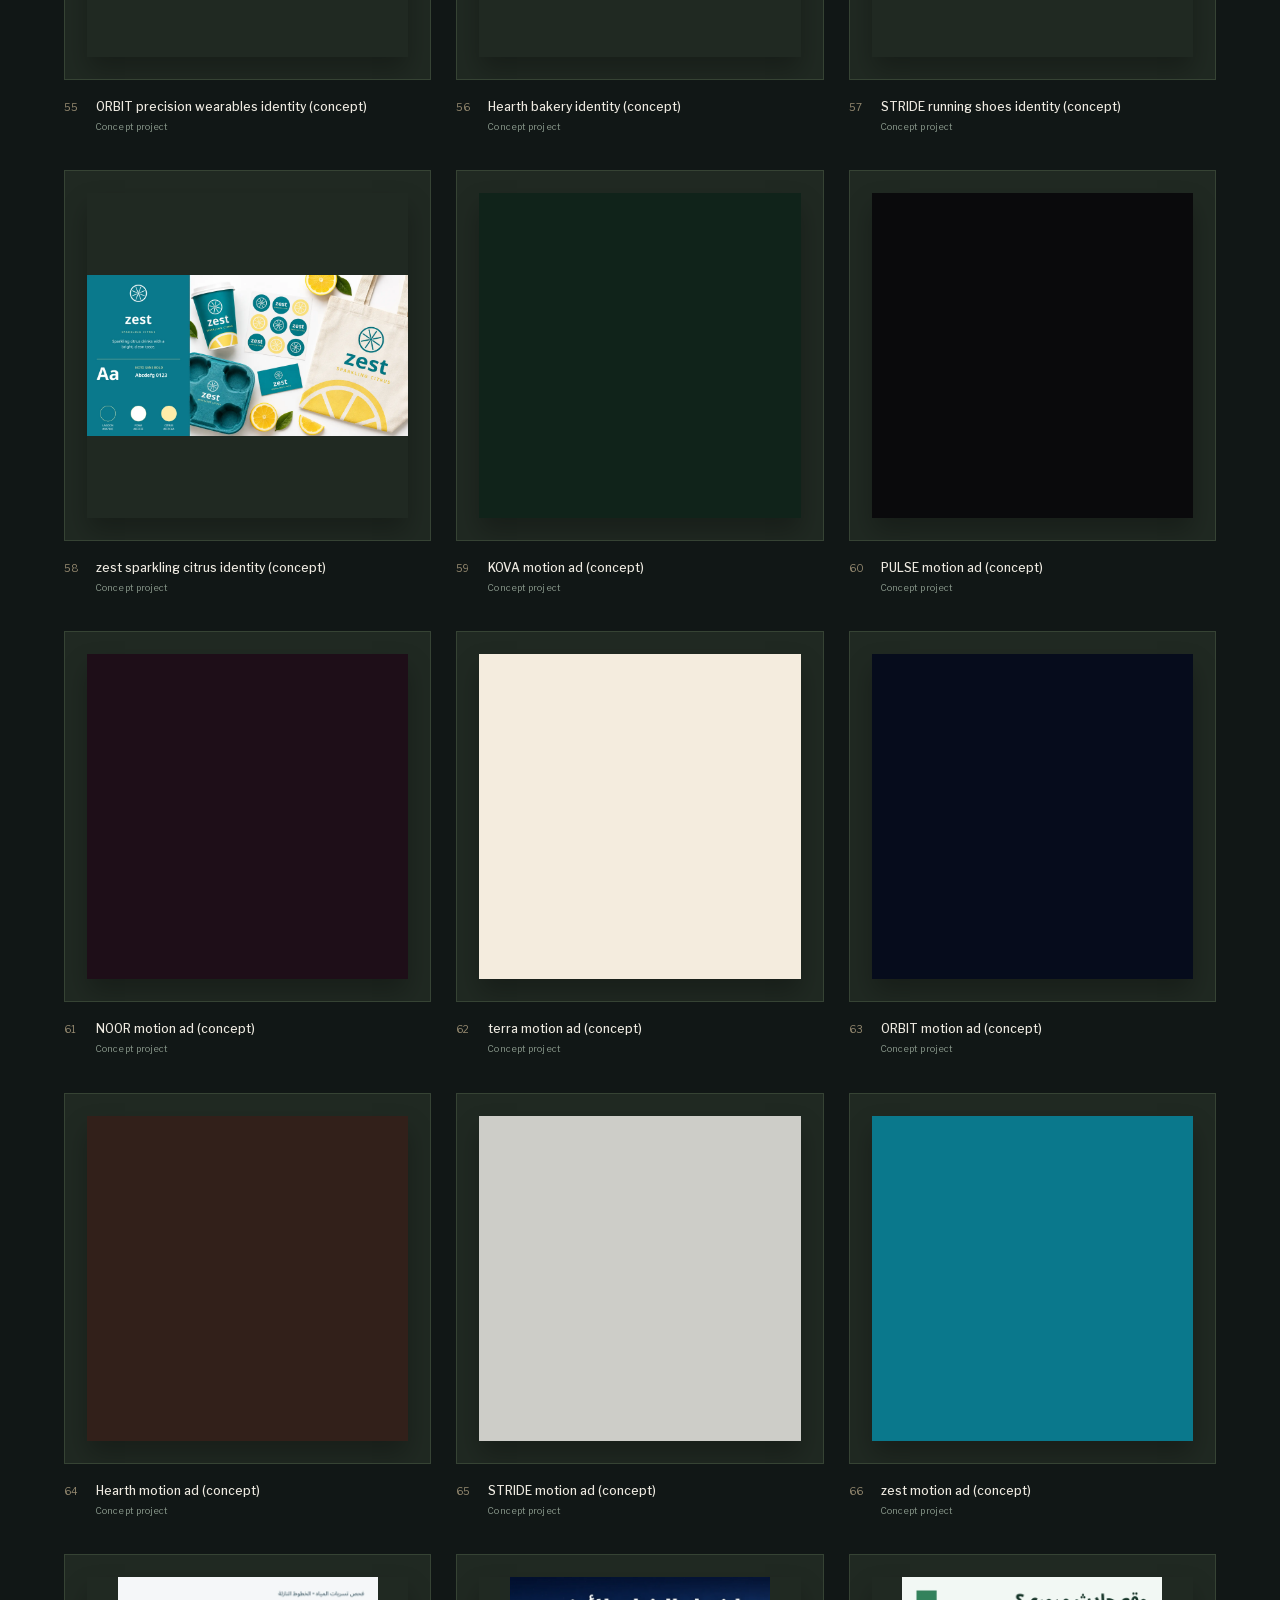
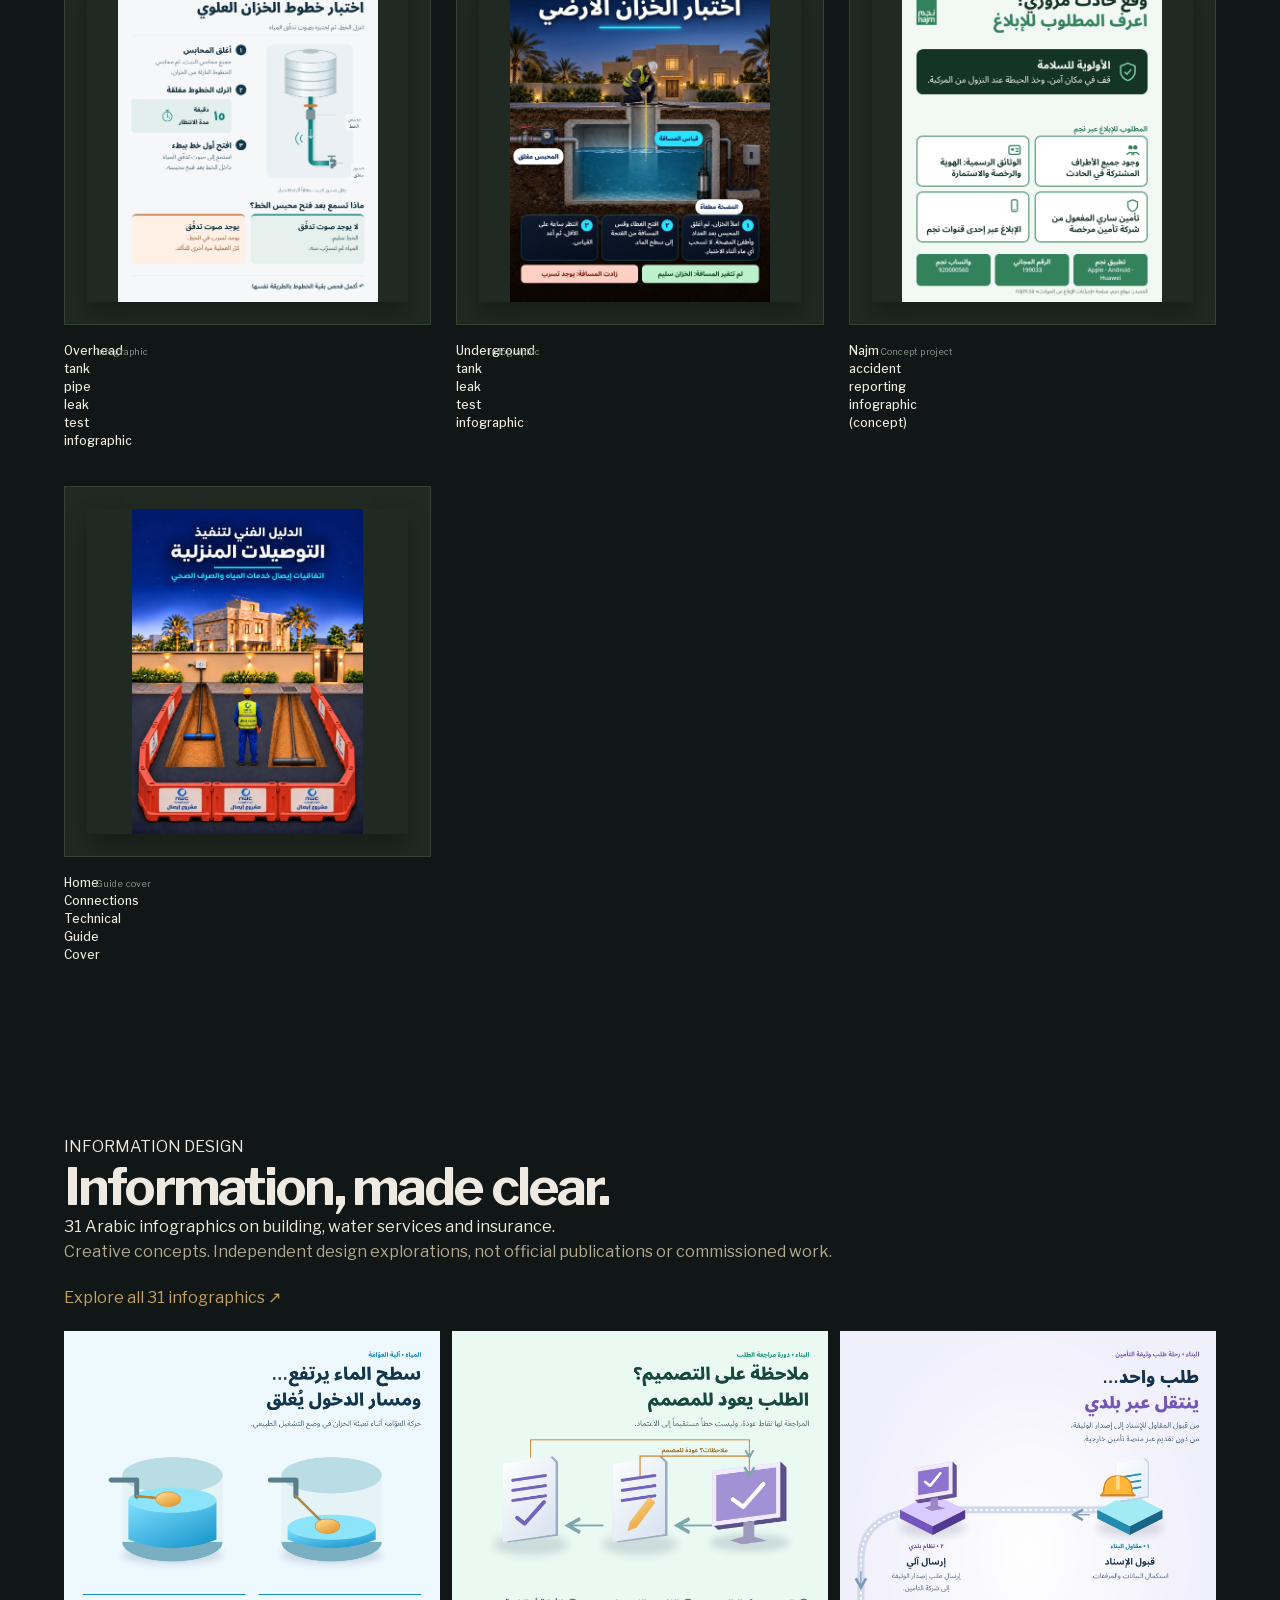
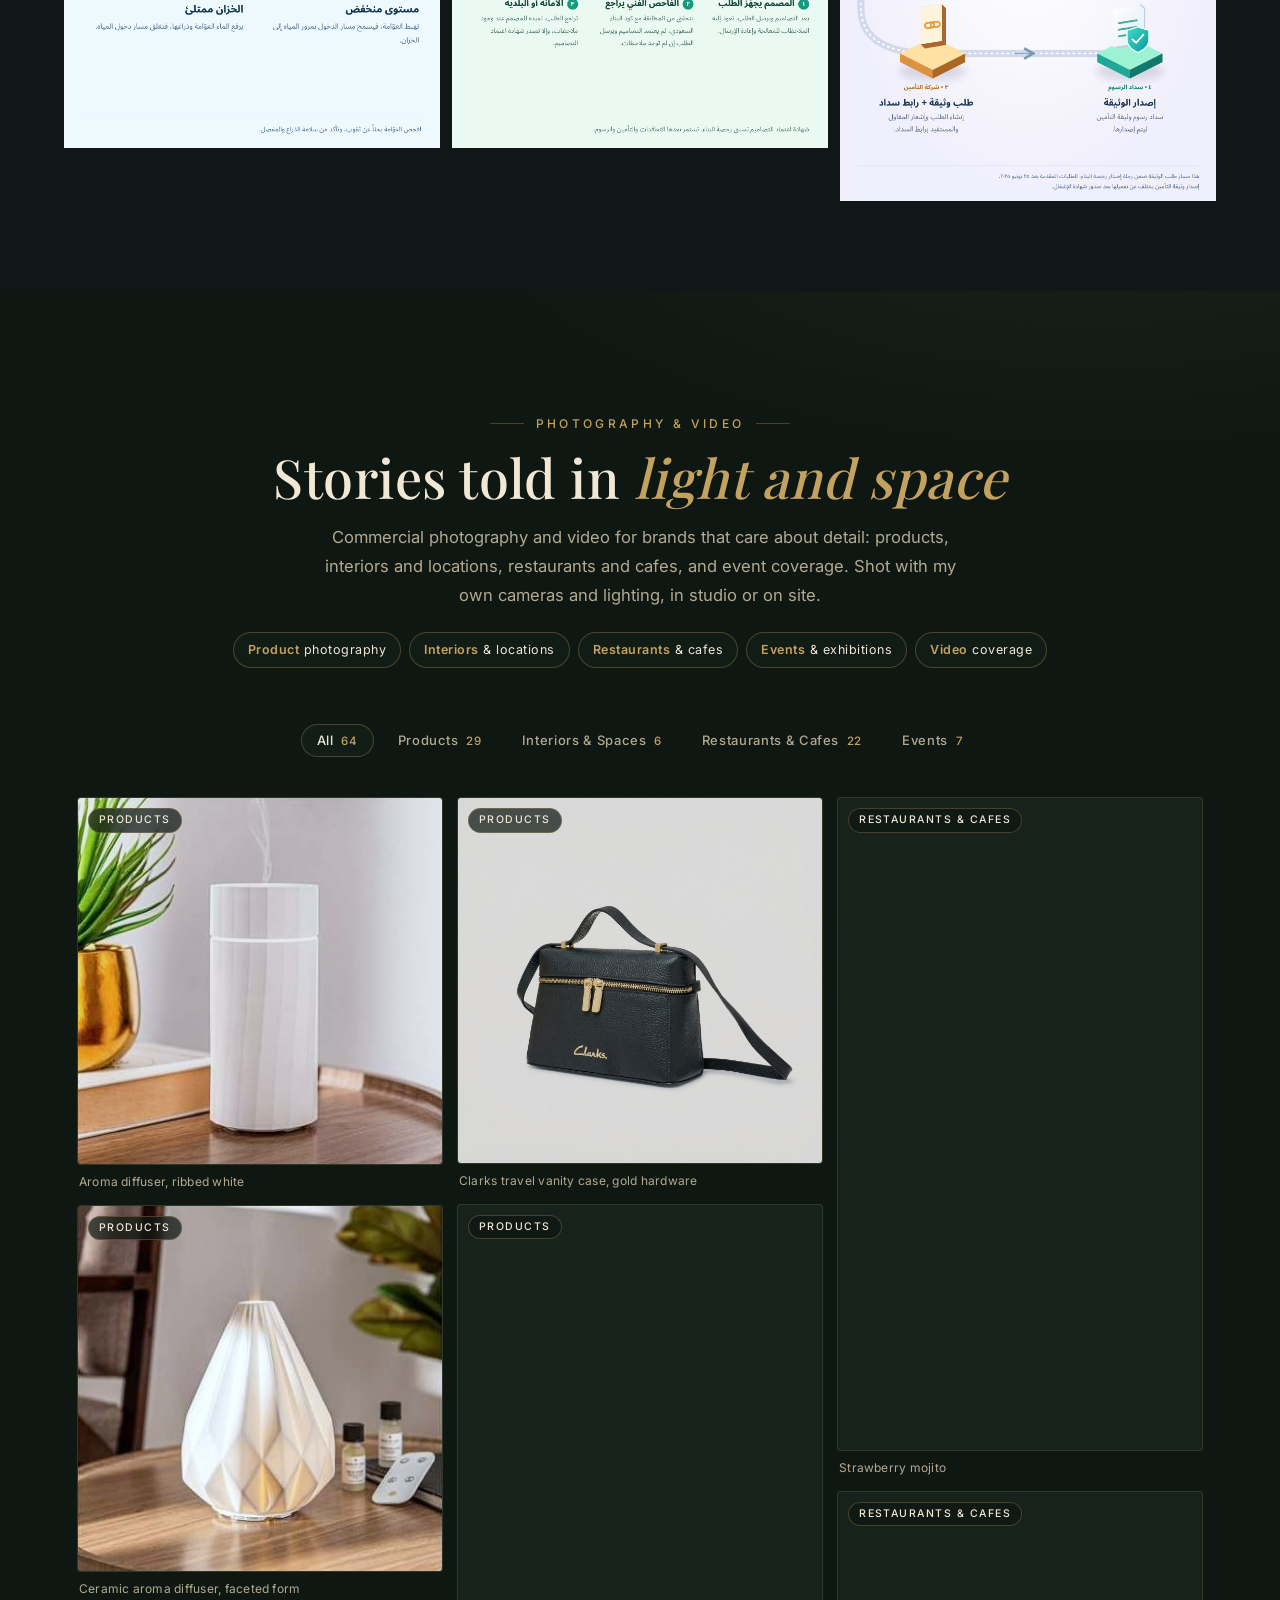
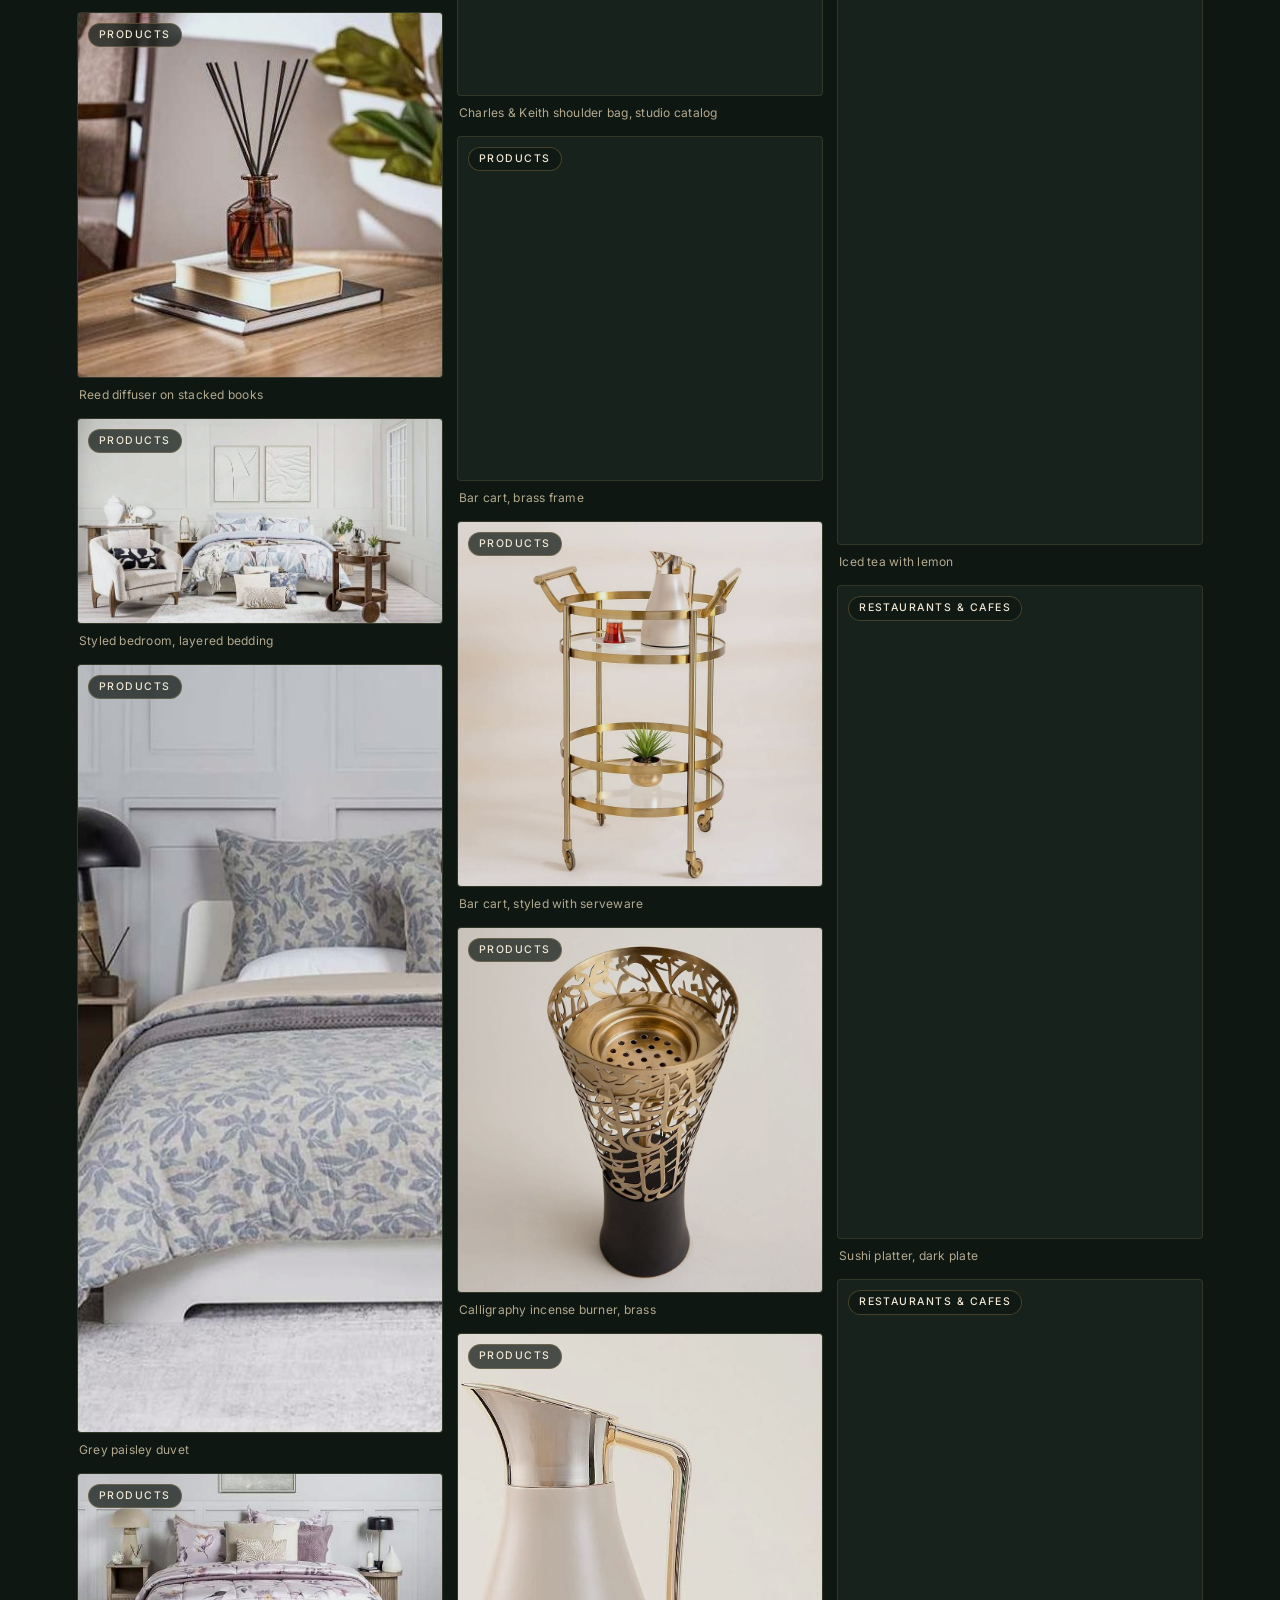
==== commit 4643d325: "Translate infographics page text to English and redesign its header" ====
--- a/index.html
+++ b/index.html
@@ -1151,9 +1151,9 @@
 <section aria-labelledby="work-title" class="work-section wrap" id="work"><div class="section-heading"><div><h2 id="work-title">Selected <em>work.</em></h2><p>A collection of identities, campaigns and visual stories.</p></div><span class="work-count" id="work-count">66 pieces to explore</span></div>
 <div aria-label="Filter work" class="filters" hidden="" role="group"><button aria-pressed="true" data-filter="All" type="button">All work <span>70</span></button><button aria-pressed="false" data-filter="Brand &amp; packaging" type="button">Brand &amp; packaging <span>16</span></button><button aria-pressed="false" data-filter="Profiles &amp; decks" type="button">Profiles &amp; decks <span>12</span></button><button aria-pressed="false" data-filter="National Day &amp; seasonal" type="button">National Day &amp; seasonal <span>6</span></button><button aria-pressed="false" data-filter="Social campaigns" type="button">Social campaigns <span>9</span></button><button aria-pressed="false" data-filter="Ads &amp; offers" type="button">Ads &amp; offers <span>8</span></button><button aria-pressed="false" data-filter="Real estate" type="button">Real estate <span>4</span></button><button aria-pressed="false" data-filter="Concept projects" type="button">Concept projects <span>11</span></button><button aria-pressed="false" data-filter="Infographics" type="button">Infographics <span>4</span></button></div><p class="sr-only" id="filter-status" role="status"></p>
 <div class="project-grid">
-<article class="project" data-category="Brand &amp; packaging"><a aria-label="View Nour Perfumes" class="project-art" data-category="Brand &amp; packaging" data-title="Nour Perfumes" href="https://ehabismail040.github.io/gallery/13.jpg"><img alt="Nour Perfumes — graphic design by Ehab Ahmed" decoding="async" height="1400" loading="lazy" src="assets/13.webp" width="990"/><span class="view-art">View artwork <span aria-hidden="true">↗</span></span></a><div class="project-caption"><span class="project-number">01</span><h3>Nour Perfumes</h3><span>Brand &amp; packaging</span></div></article><article class="project" data-category="Brand &amp; packaging"><a aria-label="View National Water Company" class="project-art" data-category="Brand &amp; packaging" data-title="National Water Company" href="https://ehabismail040.github.io/gallery/19.jpg"><img alt="National Water Company — graphic design by Ehab Ahmed" decoding="async" height="1400" loading="lazy" src="assets/19.webp" width="990"/><span class="view-art">View artwork <span aria-hidden="true">↗</span></span></a><div class="project-caption"><span class="project-number">02</span><h3>National Water Company</h3><span>Brand &amp; packaging</span></div></article><article class="project" data-category="Real estate"><a aria-label="View Real estate launch" class="project-art" data-category="Real estate" data-title="Real estate launch" href="https://ehabismail040.github.io/gallery/38.jpg"><img alt="Real estate launch — graphic design by Ehab Ahmed" decoding="async" height="1000" loading="lazy" src="assets/38.webp" width="1000"/><span class="view-art">View artwork <span aria-hidden="true">↗</span></span></a><div class="project-caption"><span class="project-number">03</span><h3>Real estate launch</h3><span>Real estate</span></div></article><article class="project" data-category="Infographics"><a aria-label="View technical presentation" class="project-art" data-category="Infographics" data-title="عرض المواصفات الفنية للتوصيلات المنزلية" href="https://ehabismail040.github.io/assets/technical-presentation.svg?v=names-removed-3635a65"><img alt="معاينات من عرض المواصفات الفنية للتوصيلات المنزلية" decoding="async" height="3220" loading="lazy" src="assets/technical-presentation.svg?v=names-removed-3635a65" width="1800"/><span class="view-art">View artwork <span aria-hidden="true">↗</span></span></a><div class="project-caption"><span class="project-number">04</span><h3>عرض المواصفات الفنية للتوصيلات المنزلية</h3><span>Infographics</span></div></article><article class="project" data-category="Brand &amp; packaging"><a aria-label="View Nour visual identity" class="project-art" data-category="Brand &amp; packaging" data-title="Nour visual identity" href="https://ehabismail040.github.io/gallery/12.jpg"><img alt="Nour visual identity — graphic design by Ehab Ahmed" decoding="async" height="1219" loading="lazy" src="assets/12.webp" width="1000"/><span class="view-art">View artwork <span aria-hidden="true">↗</span></span></a><div class="project-caption"><span class="project-number">05</span><h3>Nour visual identity</h3><span>Brand &amp; packaging</span></div></article><article class="project" data-category="Brand &amp; packaging"><a aria-label="View Carrefour gift cards" class="project-art" data-category="Brand &amp; packaging" data-title="Carrefour gift cards" href="https://ehabismail040.github.io/gallery/1.jpg"><img alt="Carrefour gift cards — graphic design by Ehab Ahmed" decoding="async" height="1181" loading="lazy" src="assets/1.webp" width="1000"/><span class="view-art">View artwork <span aria-hidden="true">↗</span></span></a><div class="project-caption"><span class="project-number">06</span><h3>Carrefour gift cards</h3><span>Brand &amp; packaging</span></div></article><article class="project" data-category="Profiles &amp; decks"><a aria-label="View Corporate profile" class="project-art" data-category="Profiles &amp; decks" data-title="Corporate profile" href="https://ehabismail040.github.io/gallery/4.jpg"><img alt="Corporate profile — graphic design by Ehab Ahmed" decoding="async" height="1400" loading="lazy" src="assets/4.webp" width="990"/><span class="view-art">View artwork <span aria-hidden="true">↗</span></span></a><div class="project-caption"><span class="project-number">07</span><h3>Corporate profile</h3><span>Profiles &amp; decks</span></div></article><article class="project" data-category="Profiles &amp; decks"><a aria-label="View AlWadi brochure" class="project-art" data-category="Profiles &amp; decks" data-title="AlWadi brochure" href="https://ehabismail040.github.io/gallery/9.jpg"><img alt="AlWadi brochure — graphic design by Ehab Ahmed" decoding="async" height="1400" loading="lazy" src="assets/9.webp" width="990"/><span class="view-art">View artwork <span aria-hidden="true">↗</span></span></a><div class="project-caption"><span class="project-number">08</span><h3>AlWadi brochure</h3><span>Profiles &amp; decks</span></div></article><article class="project" data-category="Profiles &amp; decks"><a aria-label="View Property presentation" class="project-art" data-category="Profiles &amp; decks" data-title="Property presentation" href="https://ehabismail040.github.io/gallery/17.jpg"><img alt="Property presentation — graphic design by Ehab Ahmed" decoding="async" height="1400" loading="lazy" src="assets/17.webp" width="990"/><span class="view-art">View artwork <span aria-hidden="true">↗</span></span></a><div class="project-caption"><span class="project-number">09</span><h3>Property presentation</h3><span>Profiles &amp; decks</span></div></article><article class="project" data-category="Profiles &amp; decks"><a aria-label="View Company overview" class="project-art" data-category="Profiles &amp; decks" data-title="Company overview" href="https://ehabismail040.github.io/gallery/3.jpg"><img alt="Company overview — graphic design by Ehab Ahmed" decoding="async" height="1400" loading="lazy" src="assets/3.webp" width="990"/><span class="view-art">View artwork <span aria-hidden="true">↗</span></span></a><div class="project-caption"><span class="project-number">10</span><h3>Company overview</h3><span>Profiles &amp; decks</span></div></article><article class="project" data-category="Profiles &amp; decks"><a aria-label="View Corporate presentation" class="project-art" data-category="Profiles &amp; decks" data-title="Corporate presentation" href="https://ehabismail040.github.io/gallery/5.jpg"><img alt="Corporate presentation — graphic design by Ehab Ahmed" decoding="async" height="1400" loading="lazy" src="assets/5.webp" width="990"/><span class="view-art">View artwork <span aria-hidden="true">↗</span></span></a><div class="project-caption"><span class="project-number">11</span><h3>Corporate presentation</h3><span>Profiles &amp; decks</span></div></article><article class="project" data-category="Profiles &amp; decks"><a aria-label="View AlWadi company profile" class="project-art" data-category="Profiles &amp; decks" data-title="AlWadi company profile" href="https://ehabismail040.github.io/gallery/10.jpg"><img alt="AlWadi company profile — graphic design by Ehab Ahmed" decoding="async" height="1400" loading="lazy" src="assets/10.webp" width="990"/><span class="view-art">View artwork <span aria-hidden="true">↗</span></span></a><div class="project-caption"><span class="project-number">12</span><h3>AlWadi company profile</h3><span>Profiles &amp; decks</span></div></article><article class="project" data-category="Profiles &amp; decks"><a aria-label="View Architecture &amp; interiors" class="project-art" data-category="Profiles &amp; decks" data-title="Architecture &amp; interiors" href="https://ehabismail040.github.io/gallery/11.jpg"><img alt="Architecture &amp; interiors — graphic design by Ehab Ahmed" decoding="async" height="1400" loading="lazy" src="assets/11.webp" width="990"/><span class="view-art">View artwork <span aria-hidden="true">↗</span></span></a><div class="project-caption"><span class="project-number">13</span><h3>Architecture &amp; interiors</h3><span>Profiles &amp; decks</span></div></article><article class="project" data-category="Profiles &amp; decks"><a aria-label="View EGGO company profile" class="project-art" data-category="Profiles &amp; decks" data-title="EGGO company profile" href="https://ehabismail040.github.io/gallery/14.jpg"><img alt="EGGO company profile — graphic design by Ehab Ahmed" decoding="async" height="1400" loading="lazy" src="assets/14.webp" width="990"/><span class="view-art">View artwork <span aria-hidden="true">↗</span></span></a><div class="project-caption"><span class="project-number">14</span><h3>EGGO company profile</h3><span>Profiles &amp; decks</span></div></article><article class="project" data-category="Profiles &amp; decks"><a aria-label="View Architecture presentation" class="project-art" data-category="Profiles &amp; decks" data-title="Architecture presentation" href="https://ehabismail040.github.io/gallery/18.jpg"><img alt="Architecture presentation — graphic design by Ehab Ahmed" decoding="async" height="1400" loading="lazy" src="assets/18.webp" width="990"/><span class="view-art">View artwork <span aria-hidden="true">↗</span></span></a><div class="project-caption"><span class="project-number">15</span><h3>Architecture presentation</h3><span>Profiles &amp; decks</span></div></article><article class="project" data-category="Profiles &amp; decks"><a aria-label="View Construction project book" class="project-art" data-category="Profiles &amp; decks" data-title="Construction project book" href="https://ehabismail040.github.io/gallery/27.jpg"><img alt="Construction project book — graphic design by Ehab Ahmed" decoding="async" height="1400" loading="lazy" src="assets/27.webp" width="990"/><span class="view-art">View artwork <span aria-hidden="true">↗</span></span></a><div class="project-caption"><span class="project-number">16</span><h3>Construction project book</h3><span>Profiles &amp; decks</span></div></article><article class="project" data-category="Profiles &amp; decks"><a aria-label="View Madinah transport report" class="project-art" data-category="Profiles &amp; decks" data-title="Madinah transport report" href="https://ehabismail040.github.io/gallery/28.jpg"><img alt="Madinah transport report — graphic design by Ehab Ahmed" decoding="async" height="1400" loading="lazy" src="assets/28.webp" width="990"/><span class="view-art">View artwork <span aria-hidden="true">↗</span></span></a><div class="project-caption"><span class="project-number">17</span><h3>Madinah transport report</h3><span>Profiles &amp; decks</span></div></article><article class="project" data-category="National Day &amp; seasonal"><a aria-label="View Eid retail campaign" class="project-art" data-category="National Day &amp; seasonal" data-title="Eid retail campaign" href="https://ehabismail040.github.io/gallery/29.jpg"><img alt="Eid retail campaign — graphic design by Ehab Ahmed" decoding="async" height="562" loading="lazy" src="assets/29.webp" width="1000"/><span class="view-art">View artwork <span aria-hidden="true">↗</span></span></a><div class="project-caption"><span class="project-number">18</span><h3>Eid retail campaign</h3><span>National Day &amp; seasonal</span></div></article><article class="project" data-category="National Day &amp; seasonal"><a aria-label="View Ramadan greeting" class="project-art" data-category="National Day &amp; seasonal" data-title="Ramadan greeting" href="https://ehabismail040.github.io/gallery/41.jpg"><img alt="Ramadan greeting — graphic design by Ehab Ahmed" decoding="async" height="563" loading="lazy" src="assets/41.webp" width="1000"/><span class="view-art">View artwork <span aria-hidden="true">↗</span></span></a><div class="project-caption"><span class="project-number">19</span><h3>Ramadan greeting</h3><span>National Day &amp; seasonal</span></div></article><article class="project" data-category="National Day &amp; seasonal"><a aria-label="View Saudi National Day" class="project-art" data-category="National Day &amp; seasonal" data-title="Saudi National Day" href="https://ehabismail040.github.io/gallery/6.jpg"><img alt="Saudi National Day — graphic design by Ehab Ahmed" decoding="async" height="1400" loading="lazy" src="assets/6.webp" width="990"/><span class="view-art">View artwork <span aria-hidden="true">↗</span></span></a><div class="project-caption"><span class="project-number">20</span><h3>Saudi National Day</h3><span>National Day &amp; seasonal</span></div></article><article class="project" data-category="National Day &amp; seasonal"><a aria-label="View National Day visuals" class="project-art" data-category="National Day &amp; seasonal" data-title="National Day visuals" href="https://ehabismail040.github.io/gallery/7.jpg"><img alt="National Day visuals — graphic design by Ehab Ahmed" decoding="async" height="1400" loading="lazy" src="assets/7.webp" width="990"/><span class="view-art">View artwork <span aria-hidden="true">↗</span></span></a><div class="project-caption"><span class="project-number">21</span><h3>National Day visuals</h3><span>National Day &amp; seasonal</span></div></article><article class="project" data-category="National Day &amp; seasonal"><a aria-label="View National Day collection" class="project-art" data-category="National Day &amp; seasonal" data-title="National Day collection" href="https://ehabismail040.github.io/gallery/8.jpg"><img alt="National Day collection — graphic design by Ehab Ahmed" decoding="async" height="1400" loading="lazy" src="assets/8.webp" width="990"/><span class="view-art">View artwork <span aria-hidden="true">↗</span></span></a><div class="project-caption"><span class="project-number">22</span><h3>National Day collection</h3><span>National Day &amp; seasonal</span></div></article><article class="project" data-category="National Day &amp; seasonal"><a aria-label="View National Day illustration" class="project-art" data-category="National Day &amp; seasonal" data-title="National Day illustration" href="https://ehabismail040.github.io/gallery/21.jpg"><img alt="National Day illustration — graphic design by Ehab Ahmed" decoding="async" height="1400" loading="lazy" src="assets/21.webp" width="990"/><span class="view-art">View artwork <span aria-hidden="true">↗</span></span></a><div class="project-caption"><span class="project-number">23</span><h3>National Day illustration</h3><span>National Day &amp; seasonal</span></div></article><article class="project" data-category="Social campaigns"><a aria-label="View Hello World" class="project-art" data-category="Social campaigns" data-title="Hello World" href="https://ehabismail040.github.io/gallery/23.jpg"><img alt="Hello World — graphic design by Ehab Ahmed" decoding="async" height="1400" loading="lazy" src="assets/23.webp" width="990"/><span class="view-art">View artwork <span aria-hidden="true">↗</span></span></a><div class="project-caption"><span class="project-number">24</span><h3>Hello World</h3><span>Social campaigns</span></div></article><article class="project" data-category="Social campaigns"><a aria-label="View Welcome Africa" class="project-art" data-category="Social campaigns" data-title="Welcome Africa" href="https://ehabismail040.github.io/gallery/31.jpg"><img alt="Welcome Africa — graphic design by Ehab Ahmed" decoding="async" height="1400" loading="lazy" src="assets/31.webp" width="990"/><span class="view-art">View artwork <span aria-hidden="true">↗</span></span></a><div class="project-caption"><span class="project-number">25</span><h3>Welcome Africa</h3><span>Social campaigns</span></div></article><article class="project" data-category="Social campaigns"><a aria-label="View Saudis around the world poster" class="project-art" data-category="Social campaigns" data-title="Saudis around the world poster" href="https://ehabismail040.github.io/gallery/2.jpg"><img alt="Saudis around the world poster — graphic design by Ehab Ahmed" decoding="async" height="1400" loading="lazy" src="assets/2.webp" width="990"/><span class="view-art">View artwork <span aria-hidden="true">↗</span></span></a><div class="project-caption"><span class="project-number">26</span><h3>Saudis around the world poster</h3><span>Social campaigns</span></div></article><article class="project" data-category="Social campaigns"><a aria-label="View Cybersecurity awareness poster" class="project-art" data-category="Social campaigns" data-title="Cybersecurity awareness poster" href="https://ehabismail040.github.io/gallery/20.jpg"><img alt="Cybersecurity awareness poster — graphic design by Ehab Ahmed" decoding="async" height="1400" loading="lazy" src="assets/20.webp" width="993"/><span class="view-art">View artwork <span aria-hidden="true">↗</span></span></a><div class="project-caption"><span class="project-number">27</span><h3>Cybersecurity awareness poster</h3><span>Social campaigns</span></div></article><article class="project" data-category="Social campaigns"><a aria-label="View Community campaigns" class="project-art" data-category="Social campaigns" data-title="Community campaigns" href="https://ehabismail040.github.io/gallery/22.jpg"><img alt="Community campaigns — graphic design by Ehab Ahmed" decoding="async" height="1400" loading="lazy" src="assets/22.webp" width="990"/><span class="view-art">View artwork <span aria-hidden="true">↗</span></span></a><div class="project-caption"><span class="project-number">28</span><h3>Community campaigns</h3><span>Social campaigns</span></div></article><article class="project" data-category="Social campaigns"><a aria-label="View Celebration campaign" class="project-art" data-category="Social campaigns" data-title="Celebration campaign" href="https://ehabismail040.github.io/gallery/24.jpg"><img alt="Celebration campaign — graphic design by Ehab Ahmed" decoding="async" height="1400" loading="lazy" src="assets/24.webp" width="990"/><span class="view-art">View artwork <span aria-hidden="true">↗</span></span></a><div class="project-caption"><span class="project-number">29</span><h3>Celebration campaign</h3><span>Social campaigns</span></div></article><article class="project" data-category="Social campaigns"><a aria-label="View Sports viewing campaign" class="project-art" data-category="Social campaigns" data-title="Sports viewing campaign" href="https://ehabismail040.github.io/gallery/25.jpg"><img alt="Sports viewing campaign — graphic design by Ehab Ahmed" decoding="async" height="1116" loading="lazy" src="assets/25.webp" width="1000"/><span class="view-art">View artwork <span aria-hidden="true">↗</span></span></a><div class="project-caption"><span class="project-number">30</span><h3>Sports viewing campaign</h3><span>Social campaigns</span></div></article><article class="project" data-category="Social campaigns"><a aria-label="View Education campaign" class="project-art" data-category="Social campaigns" data-title="Education campaign" href="https://ehabismail040.github.io/gallery/32.jpg"><img alt="Education campaign — graphic design by Ehab Ahmed" decoding="async" height="1000" loading="lazy" src="assets/32.webp" width="1000"/><span class="view-art">View artwork <span aria-hidden="true">↗</span></span></a><div class="project-caption"><span class="project-number">31</span><h3>Education campaign</h3><span>Social campaigns</span></div></article><article class="project" data-category="Social campaigns"><a aria-label="View Football campaign" class="project-art" data-category="Social campaigns" data-title="Football campaign" href="https://ehabismail040.github.io/gallery/33.jpg"><img alt="Football campaign — graphic design by Ehab Ahmed" decoding="async" height="1136" loading="lazy" src="assets/33.webp" width="1000"/><span class="view-art">View artwork <span aria-hidden="true">↗</span></span></a><div class="project-caption"><span class="project-number">32</span><h3>Football campaign</h3><span>Social campaigns</span></div></article><article class="project" data-category="Ads &amp; offers"><a aria-label="View Food advertising" class="project-art" data-category="Ads &amp; offers" data-title="Food advertising" href="https://ehabismail040.github.io/gallery/30.jpg"><img alt="Food advertising — graphic design by Ehab Ahmed" decoding="async" height="667" loading="lazy" src="assets/30.webp" width="1000"/><span class="view-art">View artwork <span aria-hidden="true">↗</span></span></a><div class="project-caption"><span class="project-number">33</span><h3>Food advertising</h3><span>Ads &amp; offers</span></div></article><article class="project" data-category="Ads &amp; offers"><a aria-label="View Coffee day offer" class="project-art" data-category="Ads &amp; offers" data-title="Coffee day offer" href="https://ehabismail040.github.io/gallery/40.jpg"><img alt="Coffee day offer — graphic design by Ehab Ahmed" decoding="async" height="1256" loading="lazy" src="assets/40.webp" width="1000"/><span class="view-art">View artwork <span aria-hidden="true">↗</span></span></a><div class="project-caption"><span class="project-number">34</span><h3>Coffee day offer</h3><span>Ads &amp; offers</span></div></article><article class="project" data-category="Ads &amp; offers"><a aria-label="View EGGO kitchen campaign" class="project-art" data-category="Ads &amp; offers" data-title="EGGO kitchen campaign" href="https://ehabismail040.github.io/gallery/15.jpg"><img alt="EGGO kitchen campaign — graphic design by Ehab Ahmed" decoding="async" height="1400" loading="lazy" src="assets/15.webp" width="990"/><span class="view-art">View artwork <span aria-hidden="true">↗</span></span></a><div class="project-caption"><span class="project-number">35</span><h3>EGGO kitchen campaign</h3><span>Ads &amp; offers</span></div></article><article class="project" data-category="Ads &amp; offers"><a aria-label="View EGGO retail promotions" class="project-art" data-category="Ads &amp; offers" data-title="EGGO retail promotions" href="https://ehabismail040.github.io/gallery/16.jpg"><img alt="EGGO retail promotions — graphic design by Ehab Ahmed" decoding="async" height="1400" loading="lazy" src="assets/16.webp" width="990"/><span class="view-art">View artwork <span aria-hidden="true">↗</span></span></a><div class="project-caption"><span class="project-number">36</span><h3>EGGO retail promotions</h3><span>Ads &amp; offers</span></div></article><article class="project" data-category="Ads &amp; offers"><a aria-label="View Sweety app launch teaser" class="project-art" data-category="Ads &amp; offers" data-title="Sweety app launch teaser" href="https://ehabismail040.github.io/gallery/34.jpg"><img alt="Sweety app launch teaser — graphic design by Ehab Ahmed" decoding="async" height="1248" loading="lazy" src="assets/34.webp" width="1000"/><span class="view-art">View artwork <span aria-hidden="true">↗</span></span></a><div class="project-caption"><span class="project-number">37</span><h3>Sweety app launch teaser</h3><span>Ads &amp; offers</span></div></article><article class="project" data-category="Ads &amp; offers"><a aria-label="View Footwear advertising" class="project-art" data-category="Ads &amp; offers" data-title="Footwear advertising" href="https://ehabismail040.github.io/gallery/35.jpg"><img alt="Footwear advertising — graphic design by Ehab Ahmed" decoding="async" height="1000" loading="lazy" src="assets/35.webp" width="1000"/><span class="view-art">View artwork <span aria-hidden="true">↗</span></span></a><div class="project-caption"><span class="project-number">38</span><h3>Footwear advertising</h3><span>Ads &amp; offers</span></div></article><article class="project" data-category="Ads &amp; offers"><a aria-label="View Product offer" class="project-art" data-category="Ads &amp; offers" data-title="Product offer" href="https://ehabismail040.github.io/gallery/42.jpg"><img alt="Product offer — graphic design by Ehab Ahmed" decoding="async" height="1400" loading="lazy" src="assets/42.webp" width="787"/><span class="view-art">View artwork <span aria-hidden="true">↗</span></span></a><div class="project-caption"><span class="project-number">39</span><h3>Product offer</h3><span>Ads &amp; offers</span></div></article><article class="project" data-category="Ads &amp; offers"><a aria-label="View Retail offer" class="project-art" data-category="Ads &amp; offers" data-title="Retail offer" href="https://ehabismail040.github.io/gallery/43.jpg"><img alt="Retail offer — graphic design by Ehab Ahmed" decoding="async" height="1400" loading="lazy" src="assets/43.webp" width="787"/><span class="view-art">View artwork <span aria-hidden="true">↗</span></span></a><div class="project-caption"><span class="project-number">40</span><h3>Retail offer</h3><span>Ads &amp; offers</span></div></article><article class="project" data-category="Real estate"><a aria-label="View Business partnership" class="project-art" data-category="Real estate" data-title="Business partnership" href="https://ehabismail040.github.io/gallery/36.jpg"><img alt="Business partnership — graphic design by Ehab Ahmed" decoding="async" height="1000" loading="lazy" src="assets/36.webp" width="1000"/><span class="view-art">View artwork <span aria-hidden="true">↗</span></span></a><div class="project-caption"><span class="project-number">41</span><h3>Business partnership</h3><span>Real estate</span></div></article><article class="project" data-category="Real estate"><a aria-label="View Property ownership campaign" class="project-art" data-category="Real estate" data-title="Property ownership campaign" href="https://ehabismail040.github.io/gallery/37.jpg"><img alt="Property ownership campaign — graphic design by Ehab Ahmed" decoding="async" height="1000" loading="lazy" src="assets/37.webp" width="1000"/><span class="view-art">View artwork <span aria-hidden="true">↗</span></span></a><div class="project-caption"><span class="project-number">42</span><h3>Property ownership campaign</h3><span>Real estate</span></div></article><article class="project" data-category="Real estate"><a aria-label="View Investment partnership" class="project-art" data-category="Real estate" data-title="Investment partnership" href="https://ehabismail040.github.io/gallery/39.jpg"><img alt="Investment partnership — graphic design by Ehab Ahmed" decoding="async" height="1000" loading="lazy" src="assets/39.webp" width="1000"/><span class="view-art">View artwork <span aria-hidden="true">↗</span></span></a><div class="project-caption"><span class="project-number">43</span><h3>Investment partnership</h3><span>Real estate</span></div></article><article class="project" data-category="Brand &amp; packaging"><a aria-label="View Rimal Coffee identity (concept)" class="project-art" data-category="Brand &amp; packaging" data-title="Rimal Coffee identity (concept)" href="https://ehabismail040.github.io/gallery/44.svg"><img alt="Rimal Coffee identity (concept), fictional brand" decoding="async" height="1250" loading="lazy" src="assets/44.svg" width="1000"/><span class="view-art">View artwork <span aria-hidden="true">↗</span></span></a><div class="project-caption"><span class="project-number">44</span><h3>Rimal Coffee identity (concept)</h3><span>Concept project</span></div></article><article class="project" data-category="Concept projects"><a aria-label="View Rimal Coffee ad (concept)" class="project-art" data-category="Concept projects" data-title="Rimal Coffee ad (concept)" href="https://ehabismail040.github.io/gallery/45.svg"><img alt="Rimal Coffee advertisement (concept), fictional brand" decoding="async" height="1250" loading="lazy" src="assets/45.svg" width="1000"/><span class="view-art">View artwork <span aria-hidden="true">↗</span></span></a><div class="project-caption"><span class="project-number">45</span><h3>Rimal Coffee ad (concept)</h3><span>Concept project</span></div></article><article class="project" data-category="Concept projects"><a aria-label="View Waha Dates gift ad (concept)" class="project-art" data-category="Concept projects" data-title="Waha Dates gift ad (concept)" href="https://ehabismail040.github.io/gallery/46.svg"><img alt="Waha Dates gift advertisement (concept), fictional brand" decoding="async" height="1250" loading="lazy" src="assets/46.svg" width="1000"/><span class="view-art">View artwork <span aria-hidden="true">↗</span></span></a><div class="project-caption"><span class="project-number">46</span><h3>Waha Dates gift ad (concept)</h3><span>Concept project</span></div></article><article class="project" data-category="Concept projects"><a aria-label="View Sand Nights festival poster (concept)" class="project-art" data-category="Concept projects" data-title="Sand Nights festival poster (concept)" href="https://ehabismail040.github.io/gallery/47.svg"><img alt="Sand Nights festival poster (concept), fictional event" decoding="async" height="1250" loading="lazy" src="assets/47.svg" width="1000"/><span class="view-art">View artwork <span aria-hidden="true">↗</span></span></a><div class="project-caption"><span class="project-number">47</span><h3>Sand Nights festival poster (concept)</h3><span>Concept project</span></div></article><article class="project project-wide" data-category="Brand &amp; packaging"><a aria-label="View FORMA brand identity (concept)" class="project-art" data-category="Brand &amp; packaging" data-title="FORMA brand identity (concept)" href="https://ehabismail040.github.io/gallery/48.svg"><img alt="FORMA brand identity (concept)" decoding="async" height="326" loading="lazy" src="assets/48.svg" width="1536"/><span class="view-art">View artwork <span aria-hidden="true">↗</span></span></a><div class="project-caption"><span class="project-number">48</span><h3>FORMA brand identity (concept)</h3><span>Concept project</span></div></article><article class="project project-wide" data-category="Brand &amp; packaging"><a aria-label="View EMBER brand identity (concept)" class="project-art" data-category="Brand &amp; packaging" data-title="EMBER brand identity (concept)" href="https://ehabismail040.github.io/gallery/49.svg"><img alt="EMBER brand identity (concept)" decoding="async" height="290" loading="lazy" src="assets/49.svg" width="1536"/><span class="view-art">View artwork <span aria-hidden="true">↗</span></span></a><div class="project-caption"><span class="project-number">49</span><h3>EMBER brand identity (concept)</h3><span>Concept project</span></div></article><article class="project project-wide" data-category="Brand &amp; packaging"><a aria-label="View VELO brand identity (concept)" class="project-art" data-category="Brand &amp; packaging" data-title="VELO brand identity (concept)" href="https://ehabismail040.github.io/gallery/50.svg"><img alt="VELO brand identity (concept)" decoding="async" height="312" loading="lazy" src="assets/50.svg" width="1536"/><span class="view-art">View artwork <span aria-hidden="true">↗</span></span></a><div class="project-caption"><span class="project-number">50</span><h3>VELO brand identity (concept)</h3><span>Concept project</span></div></article><article class="project project-wide" data-category="Brand &amp; packaging"><a aria-label="View KOVA matcha house identity (concept)" class="project-art" data-category="Brand &amp; packaging" data-title="KOVA matcha house identity (concept)" href="https://ehabismail040.github.io/assets/51.svg"><img alt="KOVA matcha house identity (concept)" decoding="async" height="724" loading="lazy" src="assets/51.svg" width="2172"/><span class="view-art">View artwork <span aria-hidden="true">↗</span></span></a><div class="project-caption"><span class="project-number">51</span><h3>KOVA matcha house identity (concept)</h3><span>Concept project</span></div></article><article class="project project-wide" data-category="Brand &amp; packaging"><a aria-label="View NOOR maison de parfum identity (concept)" class="project-art" data-category="Brand &amp; packaging" data-title="NOOR maison de parfum identity (concept)" href="https://ehabismail040.github.io/assets/52.svg"><img alt="NOOR maison de parfum identity (concept)" decoding="async" height="724" loading="lazy" src="assets/52.svg" width="2172"/><span class="view-art">View artwork <span aria-hidden="true">↗</span></span></a><div class="project-caption"><span class="project-number">52</span><h3>NOOR maison de parfum identity (concept)</h3><span>Concept project</span></div></article><article class="project project-wide" data-category="Brand &amp; packaging"><a aria-label="View PULSE audio lab identity (concept)" class="project-art" data-category="Brand &amp; packaging" data-title="PULSE audio lab identity (concept)" href="https://ehabismail040.github.io/assets/53.svg"><img alt="PULSE audio lab identity (concept)" decoding="async" height="793" loading="lazy" src="assets/53.svg" width="1983"/><span class="view-art">View artwork <span aria-hidden="true">↗</span></span></a><div class="project-caption"><span class="project-number">53</span><h3>PULSE audio lab identity (concept)</h3><span>Concept project</span></div></article><article class="project project-wide" data-category="Brand &amp; packaging"><a aria-label="View terra botanical skincare identity (concept)" class="project-art" data-category="Brand &amp; packaging" data-title="terra botanical skincare identity (concept)" href="https://ehabismail040.github.io/assets/54.svg"><img alt="terra botanical skincare identity (concept)" decoding="async" height="724" loading="lazy" src="assets/54.svg" width="2172"/><span class="view-art">View artwork <span aria-hidden="true">↗</span></span></a><div class="project-caption"><span class="project-number">54</span><h3>terra botanical skincare identity (concept)</h3><span>Concept project</span></div></article><article class="project project-wide" data-category="Brand &amp; packaging"><a aria-label="View ORBIT precision wearables identity (concept)" class="project-art" data-category="Brand &amp; packaging" data-title="ORBIT precision wearables identity (concept)" href="https://ehabismail040.github.io/assets/id-orbit.svg"><img alt="ORBIT precision wearables identity (concept)" decoding="async" height="1000" loading="lazy" src="assets/id-orbit.svg" width="2000"/><span class="view-art">View artwork <span aria-hidden="true">↗</span></span></a><div class="project-caption"><span class="project-number">55</span><h3>ORBIT precision wearables identity (concept)</h3><span>Concept project</span></div></article><article class="project project-wide" data-category="Brand &amp; packaging"><a aria-label="View Hearth bakery identity (concept)" class="project-art" data-category="Brand &amp; packaging" data-title="Hearth bakery identity (concept)" href="https://ehabismail040.github.io/assets/id-hearth.svg"><img alt="Hearth bakery identity (concept)" decoding="async" height="1000" loading="lazy" src="assets/id-hearth.svg" width="2000"/><span class="view-art">View artwork <span aria-hidden="true">↗</span></span></a><div class="project-caption"><span class="project-number">56</span><h3>Hearth bakery identity (concept)</h3><span>Concept project</span></div></article><article class="project project-wide" data-category="Brand &amp; packaging"><a aria-label="View STRIDE running shoes identity (concept)" class="project-art" data-category="Brand &amp; packaging" data-title="STRIDE running shoes identity (concept)" href="https://ehabismail040.github.io/assets/id-stride.svg"><img alt="STRIDE running shoes identity (concept)" decoding="async" height="1000" loading="lazy" src="assets/id-stride.svg" width="2000"/><span class="view-art">View artwork <span aria-hidden="true">↗</span></span></a><div class="project-caption"><span class="project-number">57</span><h3>STRIDE running shoes identity (concept)</h3><span>Concept project</span></div></article><article class="project project-wide" data-category="Brand &amp; packaging"><a aria-label="View zest sparkling citrus identity (concept)" class="project-art" data-category="Brand &amp; packaging" data-title="zest sparkling citrus identity (concept)" href="https://ehabismail040.github.io/assets/id-zest.svg"><img alt="zest sparkling citrus identity (concept)" decoding="async" height="1000" loading="lazy" src="assets/id-zest.svg" width="2000"/><span class="view-art">View artwork <span aria-hidden="true">↗</span></span></a><div class="project-caption"><span class="project-number">58</span><h3>zest sparkling citrus identity (concept)</h3><span>Concept project</span></div></article><article class="project" data-category="Concept projects"><div class="project-art motion-art"><video aria-label="KOVA matcha house motion ad (concept)" autoplay="" data-motion="kova" height="1280" loop="" muted="" playsinline="" preload="auto" style="display:block;width:100%;height:auto;background:#10231a" width="720"></video></div><div class="project-caption"><span class="project-number">59</span><h3>KOVA motion ad (concept)</h3><span>Concept project</span></div></article><article class="project" data-category="Concept projects"><div class="project-art motion-art"><video aria-label="PULSE motion ad (concept)" autoplay="" data-motion="pulse" height="1280" loop="" muted="" playsinline="" preload="auto" style="display:block;width:100%;height:auto;background:#0a0a0c" width="720"></video></div><div class="project-caption"><span class="project-number">60</span><h3>PULSE motion ad (concept)</h3><span>Concept project</span></div></article><article class="project" data-category="Concept projects"><div class="project-art motion-art"><video aria-label="NOOR motion ad (concept)" autoplay="" data-motion="noor" height="1280" loop="" muted="" playsinline="" preload="auto" style="display:block;width:100%;height:auto;background:#1e0e18" width="720"></video></div><div class="project-caption"><span class="project-number">61</span><h3>NOOR motion ad (concept)</h3><span>Concept project</span></div></article><article class="project" data-category="Concept projects"><div class="project-art motion-art"><video aria-label="terra motion ad (concept)" autoplay="" data-motion="terra" height="1280" loop="" muted="" playsinline="" preload="auto" style="display:block;width:100%;height:auto;background:#f4ecde" width="720"></video></div><div class="project-caption"><span class="project-number">62</span><h3>terra motion ad (concept)</h3><span>Concept project</span></div></article><article class="project" data-category="Concept projects"><div class="project-art motion-art"><video aria-label="ORBIT motion ad (concept)" autoplay="" data-motion="orbit" height="1280" loop="" muted="" playsinline="" preload="auto" style="display:block;width:100%;height:auto;background:#060c1c" width="720"></video></div><div class="project-caption"><span class="project-number">63</span><h3>ORBIT motion ad (concept)</h3><span>Concept project</span></div></article><article class="project" data-category="Concept projects"><div class="project-art motion-art"><video aria-label="Hearth motion ad (concept)" autoplay="" data-motion="hearth" height="1280" loop="" muted="" playsinline="" preload="auto" style="display:block;width:100%;height:auto;background:#32201a" width="720"></video></div><div class="project-caption"><span class="project-number">64</span><h3>Hearth motion ad (concept)</h3><span>Concept project</span></div></article><article class="project" data-category="Concept projects"><div class="project-art motion-art"><video aria-label="STRIDE motion ad (concept)" autoplay="" data-motion="stride" height="1280" loop="" muted="" playsinline="" preload="auto" style="display:block;width:100%;height:auto;background:#cdcdc8" width="720"></video></div><div class="project-caption"><span class="project-number">65</span><h3>STRIDE motion ad (concept)</h3><span>Concept project</span></div></article><article class="project" data-category="Concept projects"><div class="project-art motion-art"><video aria-label="zest motion ad (concept)" autoplay="" data-motion="zest" height="1280" loop="" muted="" playsinline="" preload="auto" style="display:block;width:100%;height:auto;background:#0a788c" width="720"></video></div><div class="project-caption"><span class="project-number">66</span><h3>zest motion ad (concept)</h3><span>Concept project</span></div></article><article class="project" data-category="Infographics"><a aria-label="View Overhead tank pipe leak test infographic" class="project-art" data-category="Infographics" data-title="Overhead tank pipe leak test infographic" href="https://ehabismail040.github.io/assets/info-lines.svg"><img alt="Arabic infographic explaining the overhead tank pipe leak test with a connected pipe diagram and sound-based outcomes" decoding="async" height="1350" loading="lazy" src="assets/info-lines.svg" width="1080"/><span class="view-art">View artwork <span aria-hidden="true">↗</span></span></a><div class="project-caption"><h3>Overhead tank pipe leak test infographic</h3><span>Infographic</span></div></article><article class="project" data-category="Infographics"><a aria-label="View Underground tank leak test infographic" class="project-art" data-category="Infographics" data-title="Underground tank leak test infographic" href="https://ehabismail040.github.io/assets/info-tank2.svg"><img alt="Arabic infographic showing how to test an underground water tank for leaks" decoding="async" height="1350" loading="lazy" src="assets/info-tank2.svg" width="1080"/><span class="view-art">View artwork <span aria-hidden="true">↗</span></span></a><div class="project-caption"><h3>Underground tank leak test infographic</h3><span>Infographic</span></div></article><article class="project" data-category="Infographics"><a aria-label="View Najm accident reporting infographic (concept)" class="project-art" data-category="Infographics" data-title="Najm accident reporting infographic (concept)" href="https://ehabismail040.github.io/assets/info-najm1.svg"><img alt="Infographic in Arabic about accident reporting requirements with Najm (concept)" decoding="async" height="1350" loading="lazy" src="assets/info-najm1.svg" width="1080"/><span class="view-art">View artwork <span aria-hidden="true">↗</span></span></a><div class="project-caption"><h3>Najm accident reporting infographic (concept)</h3><span>Concept project</span></div></article><article class="project" data-category="Profiles &amp; decks"><a aria-label="View غلاف الدليل الفني للتوصيلات المنزلية" class="project-art" data-category="Profiles &amp; decks" data-title="غلاف الدليل الفني للتوصيلات المنزلية" href="https://ehabismail040.github.io/assets/info-connections.svg"><img alt="Cover design for the technical guide to household water connections, in Arabic" decoding="async" height="1486" loading="lazy" src="assets/info-connections.svg" width="1059"/><span class="view-art">View artwork <span aria-hidden="true">↗</span></span></a><div class="project-caption"><h3>غلاف الدليل الفني للتوصيلات المنزلية</h3><span>Guide cover</span></div></article></div><div class="load-more" hidden=""><p id="load-note">A selection from the archive. There’s more to see.</p><button class="button outline" id="show-more" type="button">View all 43 pieces <span aria-hidden="true">＋</span></button></div></section>
+<article class="project" data-category="Brand &amp; packaging"><a aria-label="View Nour Perfumes" class="project-art" data-category="Brand &amp; packaging" data-title="Nour Perfumes" href="https://ehabismail040.github.io/gallery/13.jpg"><img alt="Nour Perfumes — graphic design by Ehab Ahmed" decoding="async" height="1400" loading="lazy" src="assets/13.webp" width="990"/><span class="view-art">View artwork <span aria-hidden="true">↗</span></span></a><div class="project-caption"><span class="project-number">01</span><h3>Nour Perfumes</h3><span>Brand &amp; packaging</span></div></article><article class="project" data-category="Brand &amp; packaging"><a aria-label="View National Water Company" class="project-art" data-category="Brand &amp; packaging" data-title="National Water Company" href="https://ehabismail040.github.io/gallery/19.jpg"><img alt="National Water Company — graphic design by Ehab Ahmed" decoding="async" height="1400" loading="lazy" src="assets/19.webp" width="990"/><span class="view-art">View artwork <span aria-hidden="true">↗</span></span></a><div class="project-caption"><span class="project-number">02</span><h3>National Water Company</h3><span>Brand &amp; packaging</span></div></article><article class="project" data-category="Real estate"><a aria-label="View Real estate launch" class="project-art" data-category="Real estate" data-title="Real estate launch" href="https://ehabismail040.github.io/gallery/38.jpg"><img alt="Real estate launch — graphic design by Ehab Ahmed" decoding="async" height="1000" loading="lazy" src="assets/38.webp" width="1000"/><span class="view-art">View artwork <span aria-hidden="true">↗</span></span></a><div class="project-caption"><span class="project-number">03</span><h3>Real estate launch</h3><span>Real estate</span></div></article><article class="project" data-category="Infographics"><a aria-label="View technical presentation" class="project-art" data-category="Infographics" data-title="Home Connections Technical Specifications Presentation" href="https://ehabismail040.github.io/assets/technical-presentation.svg?v=names-removed-3635a65"><img alt="Previews from the Home Connections Technical Specifications Presentation" decoding="async" height="3220" loading="lazy" src="assets/technical-presentation.svg?v=names-removed-3635a65" width="1800"/><span class="view-art">View artwork <span aria-hidden="true">↗</span></span></a><div class="project-caption"><span class="project-number">04</span><h3>Home Connections Technical Specifications Presentation</h3><span>Infographics</span></div></article><article class="project" data-category="Brand &amp; packaging"><a aria-label="View Nour visual identity" class="project-art" data-category="Brand &amp; packaging" data-title="Nour visual identity" href="https://ehabismail040.github.io/gallery/12.jpg"><img alt="Nour visual identity — graphic design by Ehab Ahmed" decoding="async" height="1219" loading="lazy" src="assets/12.webp" width="1000"/><span class="view-art">View artwork <span aria-hidden="true">↗</span></span></a><div class="project-caption"><span class="project-number">05</span><h3>Nour visual identity</h3><span>Brand &amp; packaging</span></div></article><article class="project" data-category="Brand &amp; packaging"><a aria-label="View Carrefour gift cards" class="project-art" data-category="Brand &amp; packaging" data-title="Carrefour gift cards" href="https://ehabismail040.github.io/gallery/1.jpg"><img alt="Carrefour gift cards — graphic design by Ehab Ahmed" decoding="async" height="1181" loading="lazy" src="assets/1.webp" width="1000"/><span class="view-art">View artwork <span aria-hidden="true">↗</span></span></a><div class="project-caption"><span class="project-number">06</span><h3>Carrefour gift cards</h3><span>Brand &amp; packaging</span></div></article><article class="project" data-category="Profiles &amp; decks"><a aria-label="View Corporate profile" class="project-art" data-category="Profiles &amp; decks" data-title="Corporate profile" href="https://ehabismail040.github.io/gallery/4.jpg"><img alt="Corporate profile — graphic design by Ehab Ahmed" decoding="async" height="1400" loading="lazy" src="assets/4.webp" width="990"/><span class="view-art">View artwork <span aria-hidden="true">↗</span></span></a><div class="project-caption"><span class="project-number">07</span><h3>Corporate profile</h3><span>Profiles &amp; decks</span></div></article><article class="project" data-category="Profiles &amp; decks"><a aria-label="View AlWadi brochure" class="project-art" data-category="Profiles &amp; decks" data-title="AlWadi brochure" href="https://ehabismail040.github.io/gallery/9.jpg"><img alt="AlWadi brochure — graphic design by Ehab Ahmed" decoding="async" height="1400" loading="lazy" src="assets/9.webp" width="990"/><span class="view-art">View artwork <span aria-hidden="true">↗</span></span></a><div class="project-caption"><span class="project-number">08</span><h3>AlWadi brochure</h3><span>Profiles &amp; decks</span></div></article><article class="project" data-category="Profiles &amp; decks"><a aria-label="View Property presentation" class="project-art" data-category="Profiles &amp; decks" data-title="Property presentation" href="https://ehabismail040.github.io/gallery/17.jpg"><img alt="Property presentation — graphic design by Ehab Ahmed" decoding="async" height="1400" loading="lazy" src="assets/17.webp" width="990"/><span class="view-art">View artwork <span aria-hidden="true">↗</span></span></a><div class="project-caption"><span class="project-number">09</span><h3>Property presentation</h3><span>Profiles &amp; decks</span></div></article><article class="project" data-category="Profiles &amp; decks"><a aria-label="View Company overview" class="project-art" data-category="Profiles &amp; decks" data-title="Company overview" href="https://ehabismail040.github.io/gallery/3.jpg"><img alt="Company overview — graphic design by Ehab Ahmed" decoding="async" height="1400" loading="lazy" src="assets/3.webp" width="990"/><span class="view-art">View artwork <span aria-hidden="true">↗</span></span></a><div class="project-caption"><span class="project-number">10</span><h3>Company overview</h3><span>Profiles &amp; decks</span></div></article><article class="project" data-category="Profiles &amp; decks"><a aria-label="View Corporate presentation" class="project-art" data-category="Profiles &amp; decks" data-title="Corporate presentation" href="https://ehabismail040.github.io/gallery/5.jpg"><img alt="Corporate presentation — graphic design by Ehab Ahmed" decoding="async" height="1400" loading="lazy" src="assets/5.webp" width="990"/><span class="view-art">View artwork <span aria-hidden="true">↗</span></span></a><div class="project-caption"><span class="project-number">11</span><h3>Corporate presentation</h3><span>Profiles &amp; decks</span></div></article><article class="project" data-category="Profiles &amp; decks"><a aria-label="View AlWadi company profile" class="project-art" data-category="Profiles &amp; decks" data-title="AlWadi company profile" href="https://ehabismail040.github.io/gallery/10.jpg"><img alt="AlWadi company profile — graphic design by Ehab Ahmed" decoding="async" height="1400" loading="lazy" src="assets/10.webp" width="990"/><span class="view-art">View artwork <span aria-hidden="true">↗</span></span></a><div class="project-caption"><span class="project-number">12</span><h3>AlWadi company profile</h3><span>Profiles &amp; decks</span></div></article><article class="project" data-category="Profiles &amp; decks"><a aria-label="View Architecture &amp; interiors" class="project-art" data-category="Profiles &amp; decks" data-title="Architecture &amp; interiors" href="https://ehabismail040.github.io/gallery/11.jpg"><img alt="Architecture &amp; interiors — graphic design by Ehab Ahmed" decoding="async" height="1400" loading="lazy" src="assets/11.webp" width="990"/><span class="view-art">View artwork <span aria-hidden="true">↗</span></span></a><div class="project-caption"><span class="project-number">13</span><h3>Architecture &amp; interiors</h3><span>Profiles &amp; decks</span></div></article><article class="project" data-category="Profiles &amp; decks"><a aria-label="View EGGO company profile" class="project-art" data-category="Profiles &amp; decks" data-title="EGGO company profile" href="https://ehabismail040.github.io/gallery/14.jpg"><img alt="EGGO company profile — graphic design by Ehab Ahmed" decoding="async" height="1400" loading="lazy" src="assets/14.webp" width="990"/><span class="view-art">View artwork <span aria-hidden="true">↗</span></span></a><div class="project-caption"><span class="project-number">14</span><h3>EGGO company profile</h3><span>Profiles &amp; decks</span></div></article><article class="project" data-category="Profiles &amp; decks"><a aria-label="View Architecture presentation" class="project-art" data-category="Profiles &amp; decks" data-title="Architecture presentation" href="https://ehabismail040.github.io/gallery/18.jpg"><img alt="Architecture presentation — graphic design by Ehab Ahmed" decoding="async" height="1400" loading="lazy" src="assets/18.webp" width="990"/><span class="view-art">View artwork <span aria-hidden="true">↗</span></span></a><div class="project-caption"><span class="project-number">15</span><h3>Architecture presentation</h3><span>Profiles &amp; decks</span></div></article><article class="project" data-category="Profiles &amp; decks"><a aria-label="View Construction project book" class="project-art" data-category="Profiles &amp; decks" data-title="Construction project book" href="https://ehabismail040.github.io/gallery/27.jpg"><img alt="Construction project book — graphic design by Ehab Ahmed" decoding="async" height="1400" loading="lazy" src="assets/27.webp" width="990"/><span class="view-art">View artwork <span aria-hidden="true">↗</span></span></a><div class="project-caption"><span class="project-number">16</span><h3>Construction project book</h3><span>Profiles &amp; decks</span></div></article><article class="project" data-category="Profiles &amp; decks"><a aria-label="View Madinah transport report" class="project-art" data-category="Profiles &amp; decks" data-title="Madinah transport report" href="https://ehabismail040.github.io/gallery/28.jpg"><img alt="Madinah transport report — graphic design by Ehab Ahmed" decoding="async" height="1400" loading="lazy" src="assets/28.webp" width="990"/><span class="view-art">View artwork <span aria-hidden="true">↗</span></span></a><div class="project-caption"><span class="project-number">17</span><h3>Madinah transport report</h3><span>Profiles &amp; decks</span></div></article><article class="project" data-category="National Day &amp; seasonal"><a aria-label="View Eid retail campaign" class="project-art" data-category="National Day &amp; seasonal" data-title="Eid retail campaign" href="https://ehabismail040.github.io/gallery/29.jpg"><img alt="Eid retail campaign — graphic design by Ehab Ahmed" decoding="async" height="562" loading="lazy" src="assets/29.webp" width="1000"/><span class="view-art">View artwork <span aria-hidden="true">↗</span></span></a><div class="project-caption"><span class="project-number">18</span><h3>Eid retail campaign</h3><span>National Day &amp; seasonal</span></div></article><article class="project" data-category="National Day &amp; seasonal"><a aria-label="View Ramadan greeting" class="project-art" data-category="National Day &amp; seasonal" data-title="Ramadan greeting" href="https://ehabismail040.github.io/gallery/41.jpg"><img alt="Ramadan greeting — graphic design by Ehab Ahmed" decoding="async" height="563" loading="lazy" src="assets/41.webp" width="1000"/><span class="view-art">View artwork <span aria-hidden="true">↗</span></span></a><div class="project-caption"><span class="project-number">19</span><h3>Ramadan greeting</h3><span>National Day &amp; seasonal</span></div></article><article class="project" data-category="National Day &amp; seasonal"><a aria-label="View Saudi National Day" class="project-art" data-category="National Day &amp; seasonal" data-title="Saudi National Day" href="https://ehabismail040.github.io/gallery/6.jpg"><img alt="Saudi National Day — graphic design by Ehab Ahmed" decoding="async" height="1400" loading="lazy" src="assets/6.webp" width="990"/><span class="view-art">View artwork <span aria-hidden="true">↗</span></span></a><div class="project-caption"><span class="project-number">20</span><h3>Saudi National Day</h3><span>National Day &amp; seasonal</span></div></article><article class="project" data-category="National Day &amp; seasonal"><a aria-label="View National Day visuals" class="project-art" data-category="National Day &amp; seasonal" data-title="National Day visuals" href="https://ehabismail040.github.io/gallery/7.jpg"><img alt="National Day visuals — graphic design by Ehab Ahmed" decoding="async" height="1400" loading="lazy" src="assets/7.webp" width="990"/><span class="view-art">View artwork <span aria-hidden="true">↗</span></span></a><div class="project-caption"><span class="project-number">21</span><h3>National Day visuals</h3><span>National Day &amp; seasonal</span></div></article><article class="project" data-category="National Day &amp; seasonal"><a aria-label="View National Day collection" class="project-art" data-category="National Day &amp; seasonal" data-title="National Day collection" href="https://ehabismail040.github.io/gallery/8.jpg"><img alt="National Day collection — graphic design by Ehab Ahmed" decoding="async" height="1400" loading="lazy" src="assets/8.webp" width="990"/><span class="view-art">View artwork <span aria-hidden="true">↗</span></span></a><div class="project-caption"><span class="project-number">22</span><h3>National Day collection</h3><span>National Day &amp; seasonal</span></div></article><article class="project" data-category="National Day &amp; seasonal"><a aria-label="View National Day illustration" class="project-art" data-category="National Day &amp; seasonal" data-title="National Day illustration" href="https://ehabismail040.github.io/gallery/21.jpg"><img alt="National Day illustration — graphic design by Ehab Ahmed" decoding="async" height="1400" loading="lazy" src="assets/21.webp" width="990"/><span class="view-art">View artwork <span aria-hidden="true">↗</span></span></a><div class="project-caption"><span class="project-number">23</span><h3>National Day illustration</h3><span>National Day &amp; seasonal</span></div></article><article class="project" data-category="Social campaigns"><a aria-label="View Hello World" class="project-art" data-category="Social campaigns" data-title="Hello World" href="https://ehabismail040.github.io/gallery/23.jpg"><img alt="Hello World — graphic design by Ehab Ahmed" decoding="async" height="1400" loading="lazy" src="assets/23.webp" width="990"/><span class="view-art">View artwork <span aria-hidden="true">↗</span></span></a><div class="project-caption"><span class="project-number">24</span><h3>Hello World</h3><span>Social campaigns</span></div></article><article class="project" data-category="Social campaigns"><a aria-label="View Welcome Africa" class="project-art" data-category="Social campaigns" data-title="Welcome Africa" href="https://ehabismail040.github.io/gallery/31.jpg"><img alt="Welcome Africa — graphic design by Ehab Ahmed" decoding="async" height="1400" loading="lazy" src="assets/31.webp" width="990"/><span class="view-art">View artwork <span aria-hidden="true">↗</span></span></a><div class="project-caption"><span class="project-number">25</span><h3>Welcome Africa</h3><span>Social campaigns</span></div></article><article class="project" data-category="Social campaigns"><a aria-label="View Saudis around the world poster" class="project-art" data-category="Social campaigns" data-title="Saudis around the world poster" href="https://ehabismail040.github.io/gallery/2.jpg"><img alt="Saudis around the world poster — graphic design by Ehab Ahmed" decoding="async" height="1400" loading="lazy" src="assets/2.webp" width="990"/><span class="view-art">View artwork <span aria-hidden="true">↗</span></span></a><div class="project-caption"><span class="project-number">26</span><h3>Saudis around the world poster</h3><span>Social campaigns</span></div></article><article class="project" data-category="Social campaigns"><a aria-label="View Cybersecurity awareness poster" class="project-art" data-category="Social campaigns" data-title="Cybersecurity awareness poster" href="https://ehabismail040.github.io/gallery/20.jpg"><img alt="Cybersecurity awareness poster — graphic design by Ehab Ahmed" decoding="async" height="1400" loading="lazy" src="assets/20.webp" width="993"/><span class="view-art">View artwork <span aria-hidden="true">↗</span></span></a><div class="project-caption"><span class="project-number">27</span><h3>Cybersecurity awareness poster</h3><span>Social campaigns</span></div></article><article class="project" data-category="Social campaigns"><a aria-label="View Community campaigns" class="project-art" data-category="Social campaigns" data-title="Community campaigns" href="https://ehabismail040.github.io/gallery/22.jpg"><img alt="Community campaigns — graphic design by Ehab Ahmed" decoding="async" height="1400" loading="lazy" src="assets/22.webp" width="990"/><span class="view-art">View artwork <span aria-hidden="true">↗</span></span></a><div class="project-caption"><span class="project-number">28</span><h3>Community campaigns</h3><span>Social campaigns</span></div></article><article class="project" data-category="Social campaigns"><a aria-label="View Celebration campaign" class="project-art" data-category="Social campaigns" data-title="Celebration campaign" href="https://ehabismail040.github.io/gallery/24.jpg"><img alt="Celebration campaign — graphic design by Ehab Ahmed" decoding="async" height="1400" loading="lazy" src="assets/24.webp" width="990"/><span class="view-art">View artwork <span aria-hidden="true">↗</span></span></a><div class="project-caption"><span class="project-number">29</span><h3>Celebration campaign</h3><span>Social campaigns</span></div></article><article class="project" data-category="Social campaigns"><a aria-label="View Sports viewing campaign" class="project-art" data-category="Social campaigns" data-title="Sports viewing campaign" href="https://ehabismail040.github.io/gallery/25.jpg"><img alt="Sports viewing campaign — graphic design by Ehab Ahmed" decoding="async" height="1116" loading="lazy" src="assets/25.webp" width="1000"/><span class="view-art">View artwork <span aria-hidden="true">↗</span></span></a><div class="project-caption"><span class="project-number">30</span><h3>Sports viewing campaign</h3><span>Social campaigns</span></div></article><article class="project" data-category="Social campaigns"><a aria-label="View Education campaign" class="project-art" data-category="Social campaigns" data-title="Education campaign" href="https://ehabismail040.github.io/gallery/32.jpg"><img alt="Education campaign — graphic design by Ehab Ahmed" decoding="async" height="1000" loading="lazy" src="assets/32.webp" width="1000"/><span class="view-art">View artwork <span aria-hidden="true">↗</span></span></a><div class="project-caption"><span class="project-number">31</span><h3>Education campaign</h3><span>Social campaigns</span></div></article><article class="project" data-category="Social campaigns"><a aria-label="View Football campaign" class="project-art" data-category="Social campaigns" data-title="Football campaign" href="https://ehabismail040.github.io/gallery/33.jpg"><img alt="Football campaign — graphic design by Ehab Ahmed" decoding="async" height="1136" loading="lazy" src="assets/33.webp" width="1000"/><span class="view-art">View artwork <span aria-hidden="true">↗</span></span></a><div class="project-caption"><span class="project-number">32</span><h3>Football campaign</h3><span>Social campaigns</span></div></article><article class="project" data-category="Ads &amp; offers"><a aria-label="View Food advertising" class="project-art" data-category="Ads &amp; offers" data-title="Food advertising" href="https://ehabismail040.github.io/gallery/30.jpg"><img alt="Food advertising — graphic design by Ehab Ahmed" decoding="async" height="667" loading="lazy" src="assets/30.webp" width="1000"/><span class="view-art">View artwork <span aria-hidden="true">↗</span></span></a><div class="project-caption"><span class="project-number">33</span><h3>Food advertising</h3><span>Ads &amp; offers</span></div></article><article class="project" data-category="Ads &amp; offers"><a aria-label="View Coffee day offer" class="project-art" data-category="Ads &amp; offers" data-title="Coffee day offer" href="https://ehabismail040.github.io/gallery/40.jpg"><img alt="Coffee day offer — graphic design by Ehab Ahmed" decoding="async" height="1256" loading="lazy" src="assets/40.webp" width="1000"/><span class="view-art">View artwork <span aria-hidden="true">↗</span></span></a><div class="project-caption"><span class="project-number">34</span><h3>Coffee day offer</h3><span>Ads &amp; offers</span></div></article><article class="project" data-category="Ads &amp; offers"><a aria-label="View EGGO kitchen campaign" class="project-art" data-category="Ads &amp; offers" data-title="EGGO kitchen campaign" href="https://ehabismail040.github.io/gallery/15.jpg"><img alt="EGGO kitchen campaign — graphic design by Ehab Ahmed" decoding="async" height="1400" loading="lazy" src="assets/15.webp" width="990"/><span class="view-art">View artwork <span aria-hidden="true">↗</span></span></a><div class="project-caption"><span class="project-number">35</span><h3>EGGO kitchen campaign</h3><span>Ads &amp; offers</span></div></article><article class="project" data-category="Ads &amp; offers"><a aria-label="View EGGO retail promotions" class="project-art" data-category="Ads &amp; offers" data-title="EGGO retail promotions" href="https://ehabismail040.github.io/gallery/16.jpg"><img alt="EGGO retail promotions — graphic design by Ehab Ahmed" decoding="async" height="1400" loading="lazy" src="assets/16.webp" width="990"/><span class="view-art">View artwork <span aria-hidden="true">↗</span></span></a><div class="project-caption"><span class="project-number">36</span><h3>EGGO retail promotions</h3><span>Ads &amp; offers</span></div></article><article class="project" data-category="Ads &amp; offers"><a aria-label="View Sweety app launch teaser" class="project-art" data-category="Ads &amp; offers" data-title="Sweety app launch teaser" href="https://ehabismail040.github.io/gallery/34.jpg"><img alt="Sweety app launch teaser — graphic design by Ehab Ahmed" decoding="async" height="1248" loading="lazy" src="assets/34.webp" width="1000"/><span class="view-art">View artwork <span aria-hidden="true">↗</span></span></a><div class="project-caption"><span class="project-number">37</span><h3>Sweety app launch teaser</h3><span>Ads &amp; offers</span></div></article><article class="project" data-category="Ads &amp; offers"><a aria-label="View Footwear advertising" class="project-art" data-category="Ads &amp; offers" data-title="Footwear advertising" href="https://ehabismail040.github.io/gallery/35.jpg"><img alt="Footwear advertising — graphic design by Ehab Ahmed" decoding="async" height="1000" loading="lazy" src="assets/35.webp" width="1000"/><span class="view-art">View artwork <span aria-hidden="true">↗</span></span></a><div class="project-caption"><span class="project-number">38</span><h3>Footwear advertising</h3><span>Ads &amp; offers</span></div></article><article class="project" data-category="Ads &amp; offers"><a aria-label="View Product offer" class="project-art" data-category="Ads &amp; offers" data-title="Product offer" href="https://ehabismail040.github.io/gallery/42.jpg"><img alt="Product offer — graphic design by Ehab Ahmed" decoding="async" height="1400" loading="lazy" src="assets/42.webp" width="787"/><span class="view-art">View artwork <span aria-hidden="true">↗</span></span></a><div class="project-caption"><span class="project-number">39</span><h3>Product offer</h3><span>Ads &amp; offers</span></div></article><article class="project" data-category="Ads &amp; offers"><a aria-label="View Retail offer" class="project-art" data-category="Ads &amp; offers" data-title="Retail offer" href="https://ehabismail040.github.io/gallery/43.jpg"><img alt="Retail offer — graphic design by Ehab Ahmed" decoding="async" height="1400" loading="lazy" src="assets/43.webp" width="787"/><span class="view-art">View artwork <span aria-hidden="true">↗</span></span></a><div class="project-caption"><span class="project-number">40</span><h3>Retail offer</h3><span>Ads &amp; offers</span></div></article><article class="project" data-category="Real estate"><a aria-label="View Business partnership" class="project-art" data-category="Real estate" data-title="Business partnership" href="https://ehabismail040.github.io/gallery/36.jpg"><img alt="Business partnership — graphic design by Ehab Ahmed" decoding="async" height="1000" loading="lazy" src="assets/36.webp" width="1000"/><span class="view-art">View artwork <span aria-hidden="true">↗</span></span></a><div class="project-caption"><span class="project-number">41</span><h3>Business partnership</h3><span>Real estate</span></div></article><article class="project" data-category="Real estate"><a aria-label="View Property ownership campaign" class="project-art" data-category="Real estate" data-title="Property ownership campaign" href="https://ehabismail040.github.io/gallery/37.jpg"><img alt="Property ownership campaign — graphic design by Ehab Ahmed" decoding="async" height="1000" loading="lazy" src="assets/37.webp" width="1000"/><span class="view-art">View artwork <span aria-hidden="true">↗</span></span></a><div class="project-caption"><span class="project-number">42</span><h3>Property ownership campaign</h3><span>Real estate</span></div></article><article class="project" data-category="Real estate"><a aria-label="View Investment partnership" class="project-art" data-category="Real estate" data-title="Investment partnership" href="https://ehabismail040.github.io/gallery/39.jpg"><img alt="Investment partnership — graphic design by Ehab Ahmed" decoding="async" height="1000" loading="lazy" src="assets/39.webp" width="1000"/><span class="view-art">View artwork <span aria-hidden="true">↗</span></span></a><div class="project-caption"><span class="project-number">43</span><h3>Investment partnership</h3><span>Real estate</span></div></article><article class="project" data-category="Brand &amp; packaging"><a aria-label="View Rimal Coffee identity (concept)" class="project-art" data-category="Brand &amp; packaging" data-title="Rimal Coffee identity (concept)" href="https://ehabismail040.github.io/gallery/44.svg"><img alt="Rimal Coffee identity (concept), fictional brand" decoding="async" height="1250" loading="lazy" src="assets/44.svg" width="1000"/><span class="view-art">View artwork <span aria-hidden="true">↗</span></span></a><div class="project-caption"><span class="project-number">44</span><h3>Rimal Coffee identity (concept)</h3><span>Concept project</span></div></article><article class="project" data-category="Concept projects"><a aria-label="View Rimal Coffee ad (concept)" class="project-art" data-category="Concept projects" data-title="Rimal Coffee ad (concept)" href="https://ehabismail040.github.io/gallery/45.svg"><img alt="Rimal Coffee advertisement (concept), fictional brand" decoding="async" height="1250" loading="lazy" src="assets/45.svg" width="1000"/><span class="view-art">View artwork <span aria-hidden="true">↗</span></span></a><div class="project-caption"><span class="project-number">45</span><h3>Rimal Coffee ad (concept)</h3><span>Concept project</span></div></article><article class="project" data-category="Concept projects"><a aria-label="View Waha Dates gift ad (concept)" class="project-art" data-category="Concept projects" data-title="Waha Dates gift ad (concept)" href="https://ehabismail040.github.io/gallery/46.svg"><img alt="Waha Dates gift advertisement (concept), fictional brand" decoding="async" height="1250" loading="lazy" src="assets/46.svg" width="1000"/><span class="view-art">View artwork <span aria-hidden="true">↗</span></span></a><div class="project-caption"><span class="project-number">46</span><h3>Waha Dates gift ad (concept)</h3><span>Concept project</span></div></article><article class="project" data-category="Concept projects"><a aria-label="View Sand Nights festival poster (concept)" class="project-art" data-category="Concept projects" data-title="Sand Nights festival poster (concept)" href="https://ehabismail040.github.io/gallery/47.svg"><img alt="Sand Nights festival poster (concept), fictional event" decoding="async" height="1250" loading="lazy" src="assets/47.svg" width="1000"/><span class="view-art">View artwork <span aria-hidden="true">↗</span></span></a><div class="project-caption"><span class="project-number">47</span><h3>Sand Nights festival poster (concept)</h3><span>Concept project</span></div></article><article class="project project-wide" data-category="Brand &amp; packaging"><a aria-label="View FORMA brand identity (concept)" class="project-art" data-category="Brand &amp; packaging" data-title="FORMA brand identity (concept)" href="https://ehabismail040.github.io/gallery/48.svg"><img alt="FORMA brand identity (concept)" decoding="async" height="326" loading="lazy" src="assets/48.svg" width="1536"/><span class="view-art">View artwork <span aria-hidden="true">↗</span></span></a><div class="project-caption"><span class="project-number">48</span><h3>FORMA brand identity (concept)</h3><span>Concept project</span></div></article><article class="project project-wide" data-category="Brand &amp; packaging"><a aria-label="View EMBER brand identity (concept)" class="project-art" data-category="Brand &amp; packaging" data-title="EMBER brand identity (concept)" href="https://ehabismail040.github.io/gallery/49.svg"><img alt="EMBER brand identity (concept)" decoding="async" height="290" loading="lazy" src="assets/49.svg" width="1536"/><span class="view-art">View artwork <span aria-hidden="true">↗</span></span></a><div class="project-caption"><span class="project-number">49</span><h3>EMBER brand identity (concept)</h3><span>Concept project</span></div></article><article class="project project-wide" data-category="Brand &amp; packaging"><a aria-label="View VELO brand identity (concept)" class="project-art" data-category="Brand &amp; packaging" data-title="VELO brand identity (concept)" href="https://ehabismail040.github.io/gallery/50.svg"><img alt="VELO brand identity (concept)" decoding="async" height="312" loading="lazy" src="assets/50.svg" width="1536"/><span class="view-art">View artwork <span aria-hidden="true">↗</span></span></a><div class="project-caption"><span class="project-number">50</span><h3>VELO brand identity (concept)</h3><span>Concept project</span></div></article><article class="project project-wide" data-category="Brand &amp; packaging"><a aria-label="View KOVA matcha house identity (concept)" class="project-art" data-category="Brand &amp; packaging" data-title="KOVA matcha house identity (concept)" href="https://ehabismail040.github.io/assets/51.svg"><img alt="KOVA matcha house identity (concept)" decoding="async" height="724" loading="lazy" src="assets/51.svg" width="2172"/><span class="view-art">View artwork <span aria-hidden="true">↗</span></span></a><div class="project-caption"><span class="project-number">51</span><h3>KOVA matcha house identity (concept)</h3><span>Concept project</span></div></article><article class="project project-wide" data-category="Brand &amp; packaging"><a aria-label="View NOOR maison de parfum identity (concept)" class="project-art" data-category="Brand &amp; packaging" data-title="NOOR maison de parfum identity (concept)" href="https://ehabismail040.github.io/assets/52.svg"><img alt="NOOR maison de parfum identity (concept)" decoding="async" height="724" loading="lazy" src="assets/52.svg" width="2172"/><span class="view-art">View artwork <span aria-hidden="true">↗</span></span></a><div class="project-caption"><span class="project-number">52</span><h3>NOOR maison de parfum identity (concept)</h3><span>Concept project</span></div></article><article class="project project-wide" data-category="Brand &amp; packaging"><a aria-label="View PULSE audio lab identity (concept)" class="project-art" data-category="Brand &amp; packaging" data-title="PULSE audio lab identity (concept)" href="https://ehabismail040.github.io/assets/53.svg"><img alt="PULSE audio lab identity (concept)" decoding="async" height="793" loading="lazy" src="assets/53.svg" width="1983"/><span class="view-art">View artwork <span aria-hidden="true">↗</span></span></a><div class="project-caption"><span class="project-number">53</span><h3>PULSE audio lab identity (concept)</h3><span>Concept project</span></div></article><article class="project project-wide" data-category="Brand &amp; packaging"><a aria-label="View terra botanical skincare identity (concept)" class="project-art" data-category="Brand &amp; packaging" data-title="terra botanical skincare identity (concept)" href="https://ehabismail040.github.io/assets/54.svg"><img alt="terra botanical skincare identity (concept)" decoding="async" height="724" loading="lazy" src="assets/54.svg" width="2172"/><span class="view-art">View artwork <span aria-hidden="true">↗</span></span></a><div class="project-caption"><span class="project-number">54</span><h3>terra botanical skincare identity (concept)</h3><span>Concept project</span></div></article><article class="project project-wide" data-category="Brand &amp; packaging"><a aria-label="View ORBIT precision wearables identity (concept)" class="project-art" data-category="Brand &amp; packaging" data-title="ORBIT precision wearables identity (concept)" href="https://ehabismail040.github.io/assets/id-orbit.svg"><img alt="ORBIT precision wearables identity (concept)" decoding="async" height="1000" loading="lazy" src="assets/id-orbit.svg" width="2000"/><span class="view-art">View artwork <span aria-hidden="true">↗</span></span></a><div class="project-caption"><span class="project-number">55</span><h3>ORBIT precision wearables identity (concept)</h3><span>Concept project</span></div></article><article class="project project-wide" data-category="Brand &amp; packaging"><a aria-label="View Hearth bakery identity (concept)" class="project-art" data-category="Brand &amp; packaging" data-title="Hearth bakery identity (concept)" href="https://ehabismail040.github.io/assets/id-hearth.svg"><img alt="Hearth bakery identity (concept)" decoding="async" height="1000" loading="lazy" src="assets/id-hearth.svg" width="2000"/><span class="view-art">View artwork <span aria-hidden="true">↗</span></span></a><div class="project-caption"><span class="project-number">56</span><h3>Hearth bakery identity (concept)</h3><span>Concept project</span></div></article><article class="project project-wide" data-category="Brand &amp; packaging"><a aria-label="View STRIDE running shoes identity (concept)" class="project-art" data-category="Brand &amp; packaging" data-title="STRIDE running shoes identity (concept)" href="https://ehabismail040.github.io/assets/id-stride.svg"><img alt="STRIDE running shoes identity (concept)" decoding="async" height="1000" loading="lazy" src="assets/id-stride.svg" width="2000"/><span class="view-art">View artwork <span aria-hidden="true">↗</span></span></a><div class="project-caption"><span class="project-number">57</span><h3>STRIDE running shoes identity (concept)</h3><span>Concept project</span></div></article><article class="project project-wide" data-category="Brand &amp; packaging"><a aria-label="View zest sparkling citrus identity (concept)" class="project-art" data-category="Brand &amp; packaging" data-title="zest sparkling citrus identity (concept)" href="https://ehabismail040.github.io/assets/id-zest.svg"><img alt="zest sparkling citrus identity (concept)" decoding="async" height="1000" loading="lazy" src="assets/id-zest.svg" width="2000"/><span class="view-art">View artwork <span aria-hidden="true">↗</span></span></a><div class="project-caption"><span class="project-number">58</span><h3>zest sparkling citrus identity (concept)</h3><span>Concept project</span></div></article><article class="project" data-category="Concept projects"><div class="project-art motion-art"><video aria-label="KOVA matcha house motion ad (concept)" autoplay="" data-motion="kova" height="1280" loop="" muted="" playsinline="" preload="auto" style="display:block;width:100%;height:auto;background:#10231a" width="720"></video></div><div class="project-caption"><span class="project-number">59</span><h3>KOVA motion ad (concept)</h3><span>Concept project</span></div></article><article class="project" data-category="Concept projects"><div class="project-art motion-art"><video aria-label="PULSE motion ad (concept)" autoplay="" data-motion="pulse" height="1280" loop="" muted="" playsinline="" preload="auto" style="display:block;width:100%;height:auto;background:#0a0a0c" width="720"></video></div><div class="project-caption"><span class="project-number">60</span><h3>PULSE motion ad (concept)</h3><span>Concept project</span></div></article><article class="project" data-category="Concept projects"><div class="project-art motion-art"><video aria-label="NOOR motion ad (concept)" autoplay="" data-motion="noor" height="1280" loop="" muted="" playsinline="" preload="auto" style="display:block;width:100%;height:auto;background:#1e0e18" width="720"></video></div><div class="project-caption"><span class="project-number">61</span><h3>NOOR motion ad (concept)</h3><span>Concept project</span></div></article><article class="project" data-category="Concept projects"><div class="project-art motion-art"><video aria-label="terra motion ad (concept)" autoplay="" data-motion="terra" height="1280" loop="" muted="" playsinline="" preload="auto" style="display:block;width:100%;height:auto;background:#f4ecde" width="720"></video></div><div class="project-caption"><span class="project-number">62</span><h3>terra motion ad (concept)</h3><span>Concept project</span></div></article><article class="project" data-category="Concept projects"><div class="project-art motion-art"><video aria-label="ORBIT motion ad (concept)" autoplay="" data-motion="orbit" height="1280" loop="" muted="" playsinline="" preload="auto" style="display:block;width:100%;height:auto;background:#060c1c" width="720"></video></div><div class="project-caption"><span class="project-number">63</span><h3>ORBIT motion ad (concept)</h3><span>Concept project</span></div></article><article class="project" data-category="Concept projects"><div class="project-art motion-art"><video aria-label="Hearth motion ad (concept)" autoplay="" data-motion="hearth" height="1280" loop="" muted="" playsinline="" preload="auto" style="display:block;width:100%;height:auto;background:#32201a" width="720"></video></div><div class="project-caption"><span class="project-number">64</span><h3>Hearth motion ad (concept)</h3><span>Concept project</span></div></article><article class="project" data-category="Concept projects"><div class="project-art motion-art"><video aria-label="STRIDE motion ad (concept)" autoplay="" data-motion="stride" height="1280" loop="" muted="" playsinline="" preload="auto" style="display:block;width:100%;height:auto;background:#cdcdc8" width="720"></video></div><div class="project-caption"><span class="project-number">65</span><h3>STRIDE motion ad (concept)</h3><span>Concept project</span></div></article><article class="project" data-category="Concept projects"><div class="project-art motion-art"><video aria-label="zest motion ad (concept)" autoplay="" data-motion="zest" height="1280" loop="" muted="" playsinline="" preload="auto" style="display:block;width:100%;height:auto;background:#0a788c" width="720"></video></div><div class="project-caption"><span class="project-number">66</span><h3>zest motion ad (concept)</h3><span>Concept project</span></div></article><article class="project" data-category="Infographics"><a aria-label="View Overhead tank pipe leak test infographic" class="project-art" data-category="Infographics" data-title="Overhead tank pipe leak test infographic" href="https://ehabismail040.github.io/assets/info-lines.svg"><img alt="Arabic infographic explaining the overhead tank pipe leak test with a connected pipe diagram and sound-based outcomes" decoding="async" height="1350" loading="lazy" src="assets/info-lines.svg" width="1080"/><span class="view-art">View artwork <span aria-hidden="true">↗</span></span></a><div class="project-caption"><h3>Overhead tank pipe leak test infographic</h3><span>Infographic</span></div></article><article class="project" data-category="Infographics"><a aria-label="View Underground tank leak test infographic" class="project-art" data-category="Infographics" data-title="Underground tank leak test infographic" href="https://ehabismail040.github.io/assets/info-tank2.svg"><img alt="Arabic infographic showing how to test an underground water tank for leaks" decoding="async" height="1350" loading="lazy" src="assets/info-tank2.svg" width="1080"/><span class="view-art">View artwork <span aria-hidden="true">↗</span></span></a><div class="project-caption"><h3>Underground tank leak test infographic</h3><span>Infographic</span></div></article><article class="project" data-category="Infographics"><a aria-label="View Najm accident reporting infographic (concept)" class="project-art" data-category="Infographics" data-title="Najm accident reporting infographic (concept)" href="https://ehabismail040.github.io/assets/info-najm1.svg"><img alt="Infographic in Arabic about accident reporting requirements with Najm (concept)" decoding="async" height="1350" loading="lazy" src="assets/info-najm1.svg" width="1080"/><span class="view-art">View artwork <span aria-hidden="true">↗</span></span></a><div class="project-caption"><h3>Najm accident reporting infographic (concept)</h3><span>Concept project</span></div></article><article class="project" data-category="Profiles &amp; decks"><a aria-label="View Home Connections Technical Guide Cover" class="project-art" data-category="Profiles &amp; decks" data-title="Home Connections Technical Guide Cover" href="https://ehabismail040.github.io/assets/info-connections.svg"><img alt="Cover design for the technical guide to household water connections, in Arabic" decoding="async" height="1486" loading="lazy" src="assets/info-connections.svg" width="1059"/><span class="view-art">View artwork <span aria-hidden="true">↗</span></span></a><div class="project-caption"><h3>Home Connections Technical Guide Cover</h3><span>Guide cover</span></div></article></div><div class="load-more" hidden=""><p id="load-note">A selection from the archive. There’s more to see.</p><button class="button outline" id="show-more" type="button">View all 43 pieces <span aria-hidden="true">＋</span></button></div></section>
 <script>(function(){document.querySelectorAll('video[data-motion]').forEach(function(v){var a=v.closest('.project-art');a.addEventListener('click',function(e){e.stopImmediatePropagation();e.preventDefault();if(v.paused)v.play();else v.pause()},true);fetch('assets/assets/'+v.dataset.motion+'-motion.b64.txt').then(function(r){return r.text()}).then(function(t){v.src='data:video/mp4;base64,'+t.trim();v.play().catch(function(){})})})})();</script>
-<section class="wrap" id="infographics" style="padding-top:90px;padding-bottom:90px"><p class="eyebrow">INFORMATION DESIGN</p><h2 style="font-size:clamp(32px,5vw,52px)">Information, made clear.</h2><p>31 Arabic infographics on building, water services and insurance.</p><p style="color:#b3a98f">Creative concepts. Independent design explorations, not official publications or commissioned work.</p><a href="infographics.html" style="display:inline-block;margin:20px 0;color:#c3a15f">Explore all 31 infographics ↗</a><div style="display:grid;grid-template-columns:repeat(3,minmax(0,1fr));gap:12px"><a href="infographics.html"><img alt="سطح الماء يرتفع… ومسار الدخول يُغلق" loading="lazy" src="[data-uri]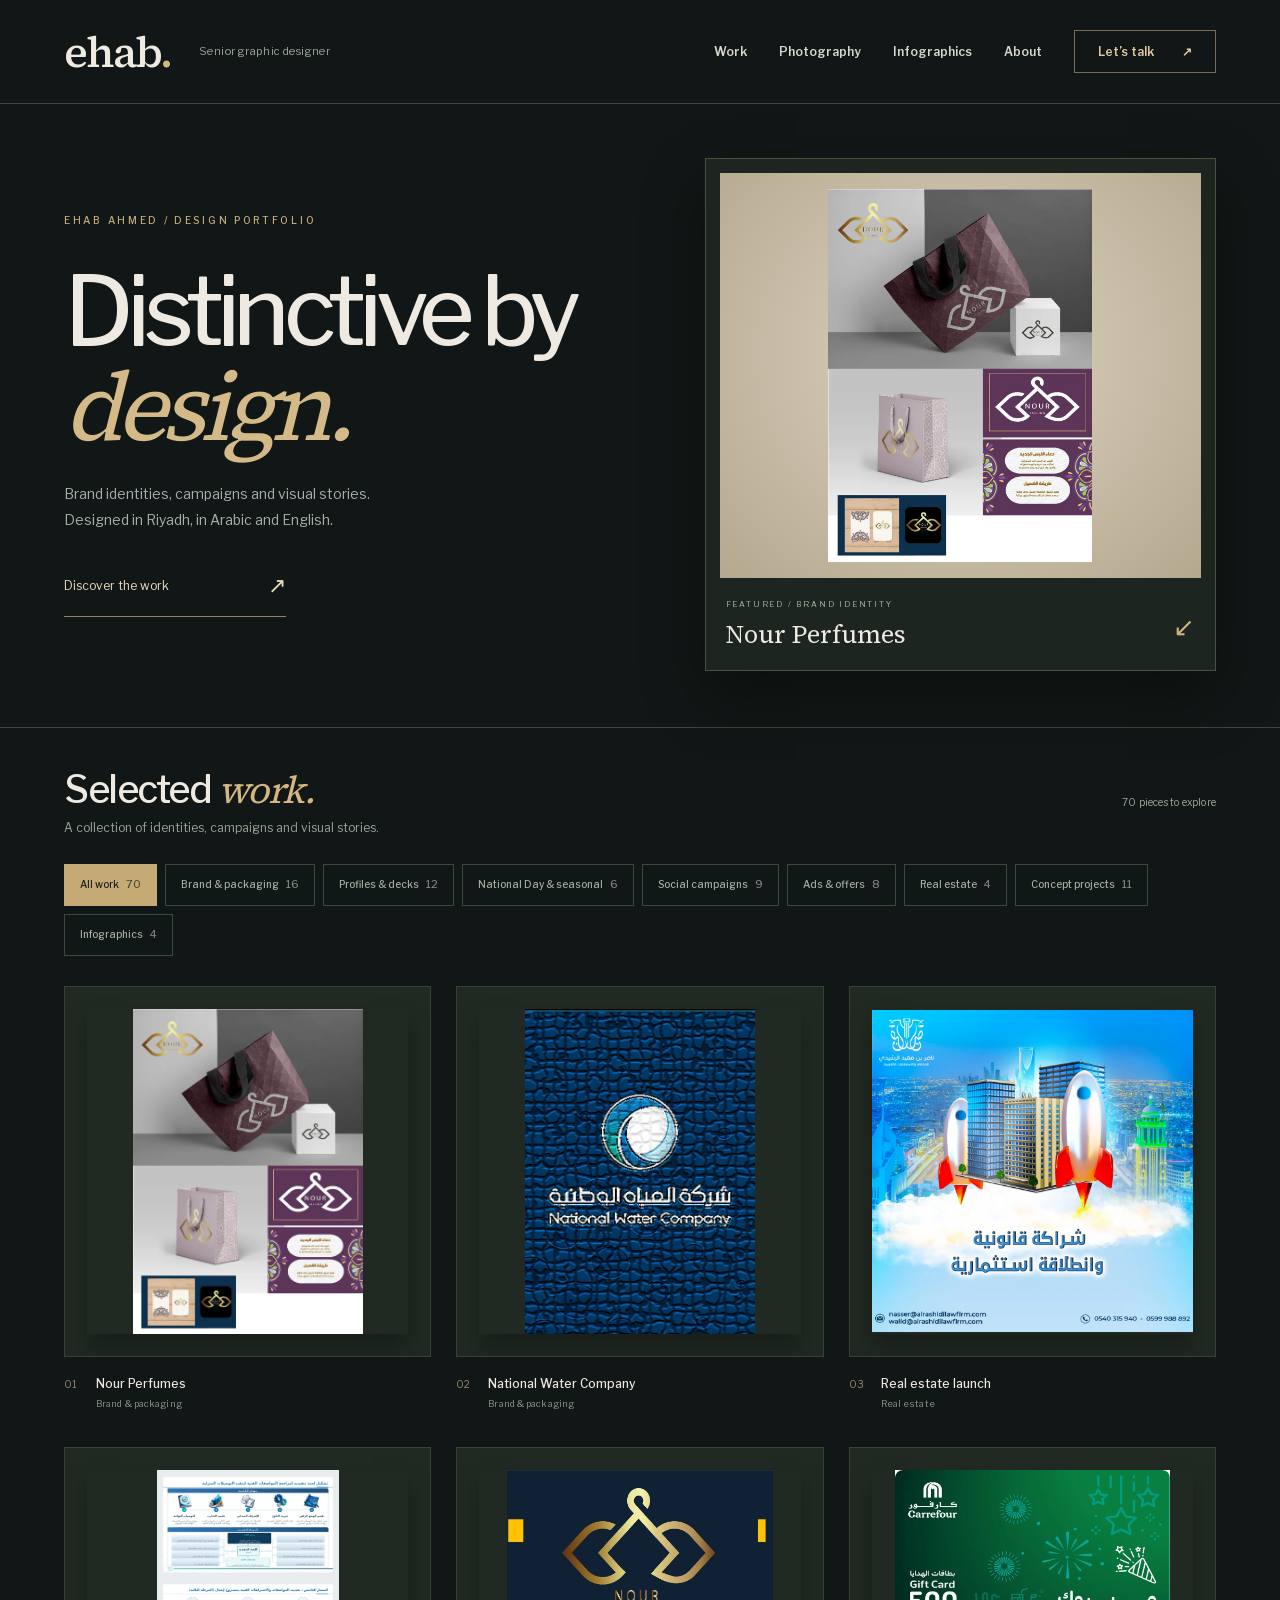
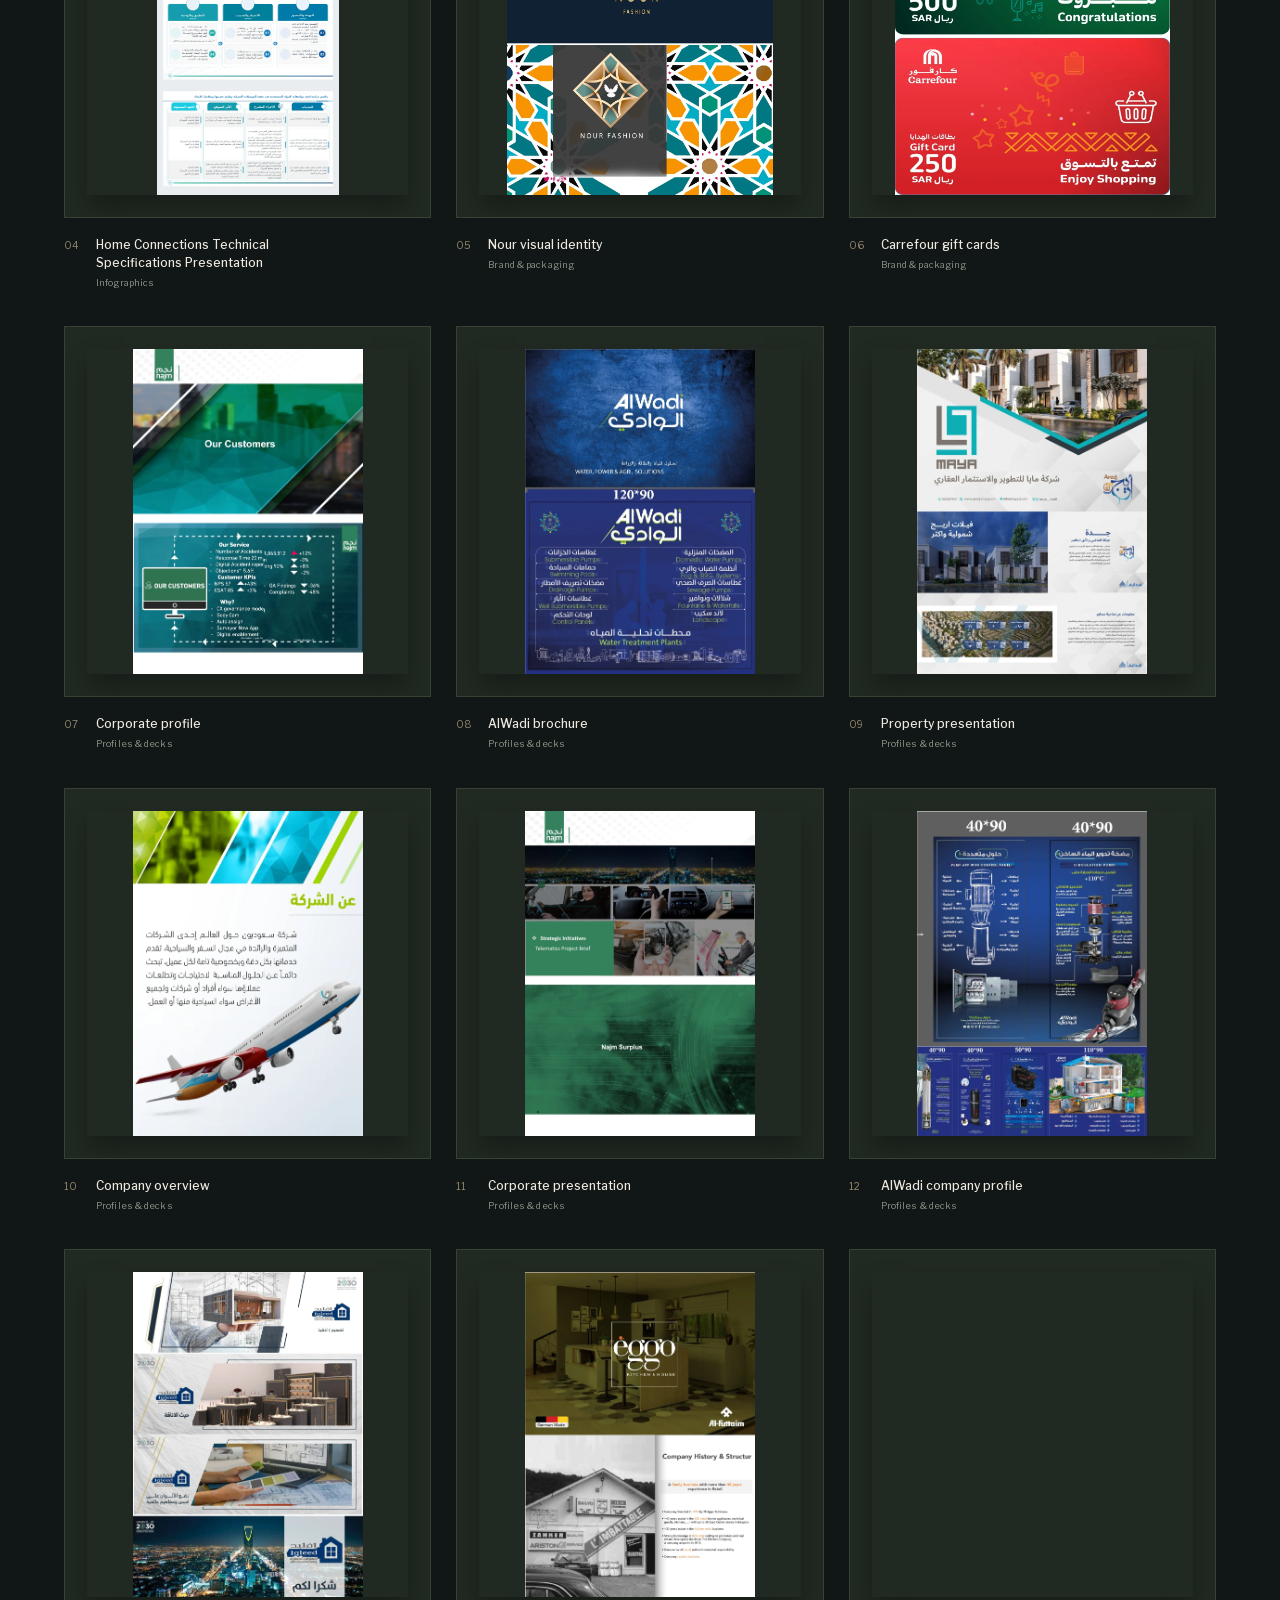
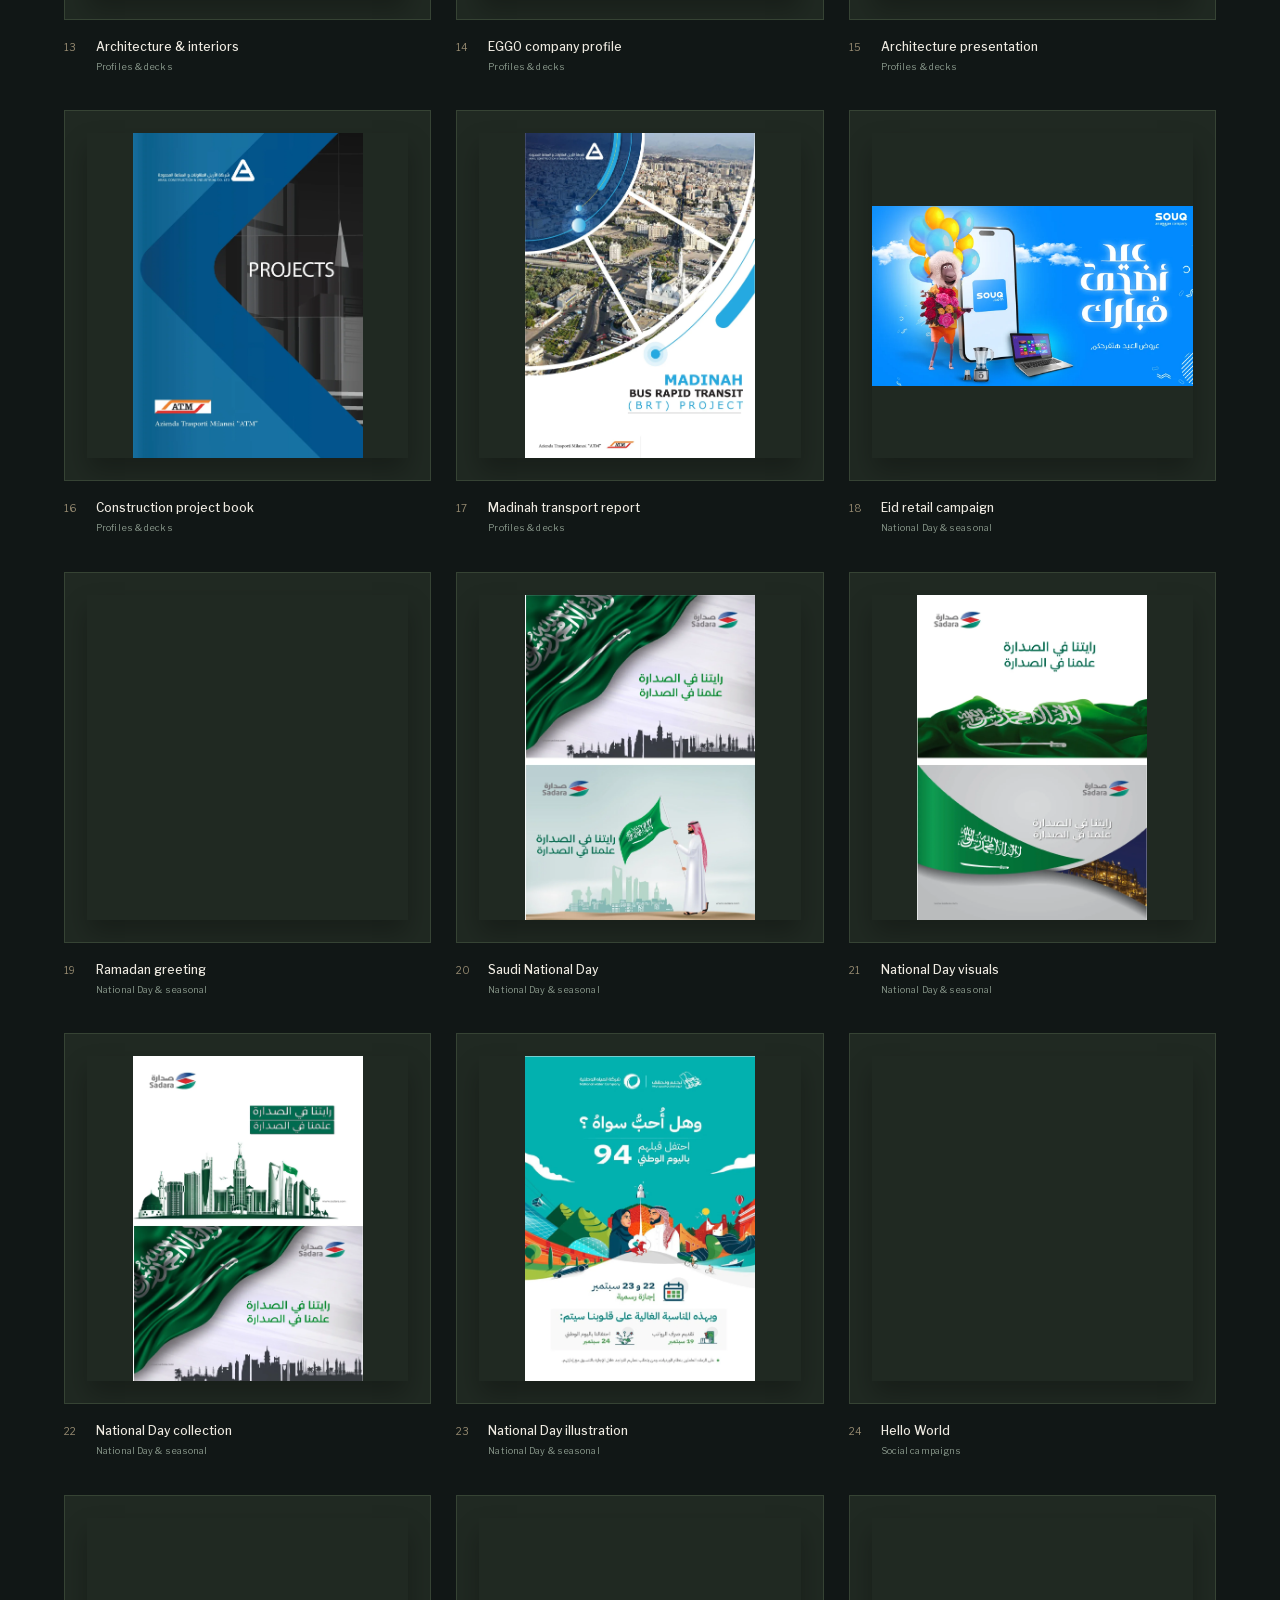
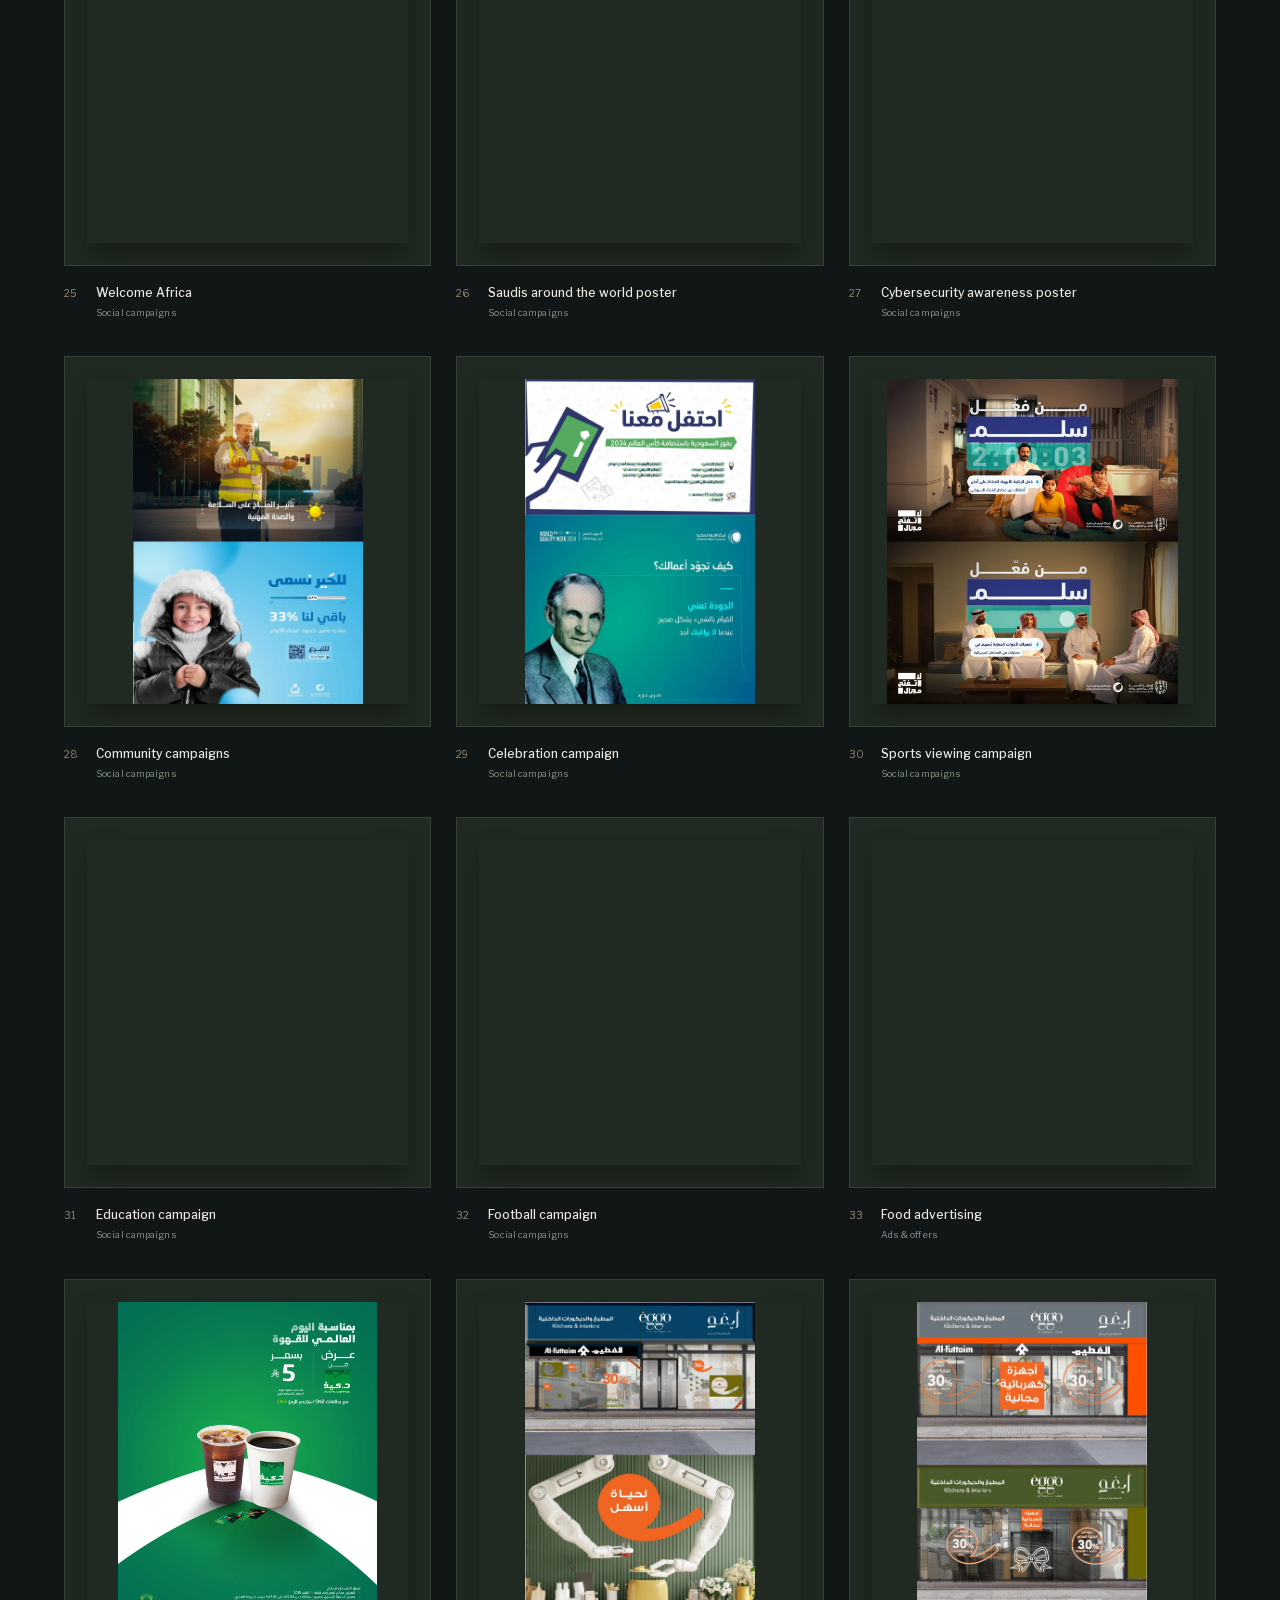
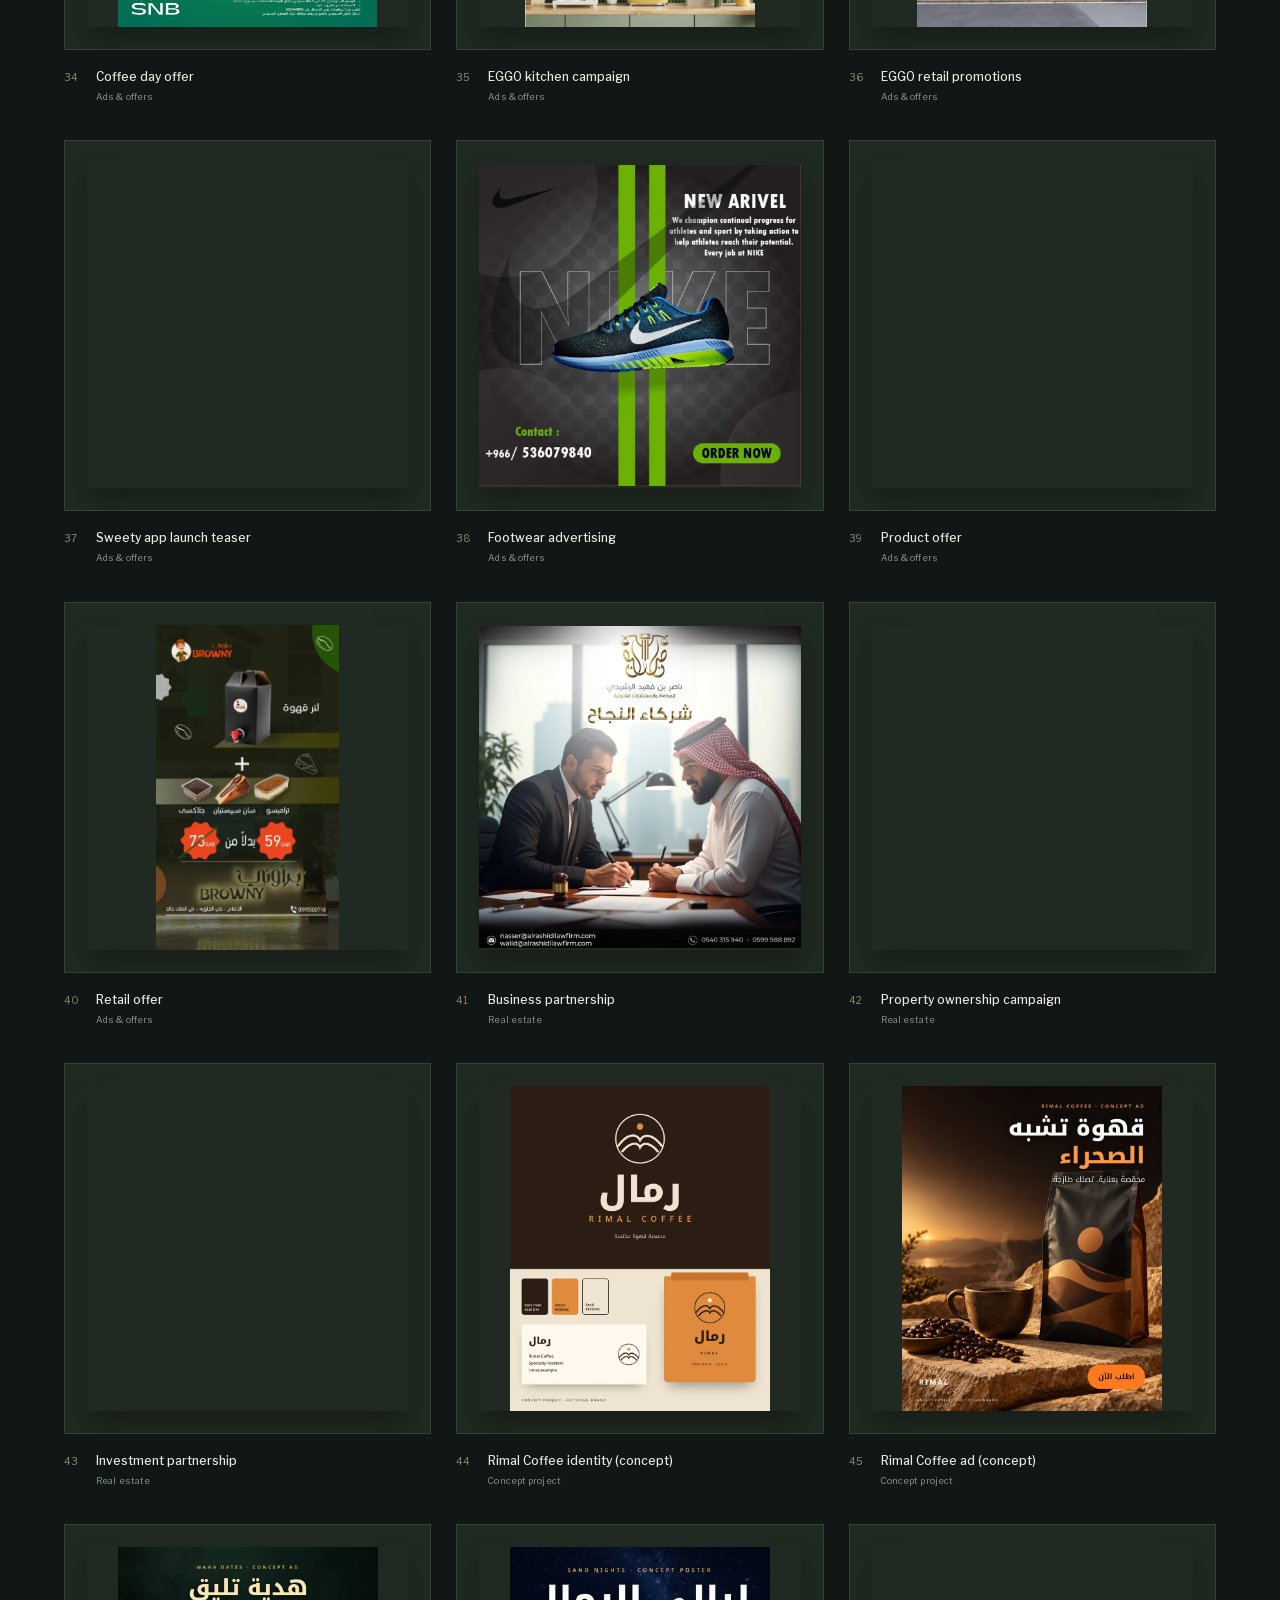
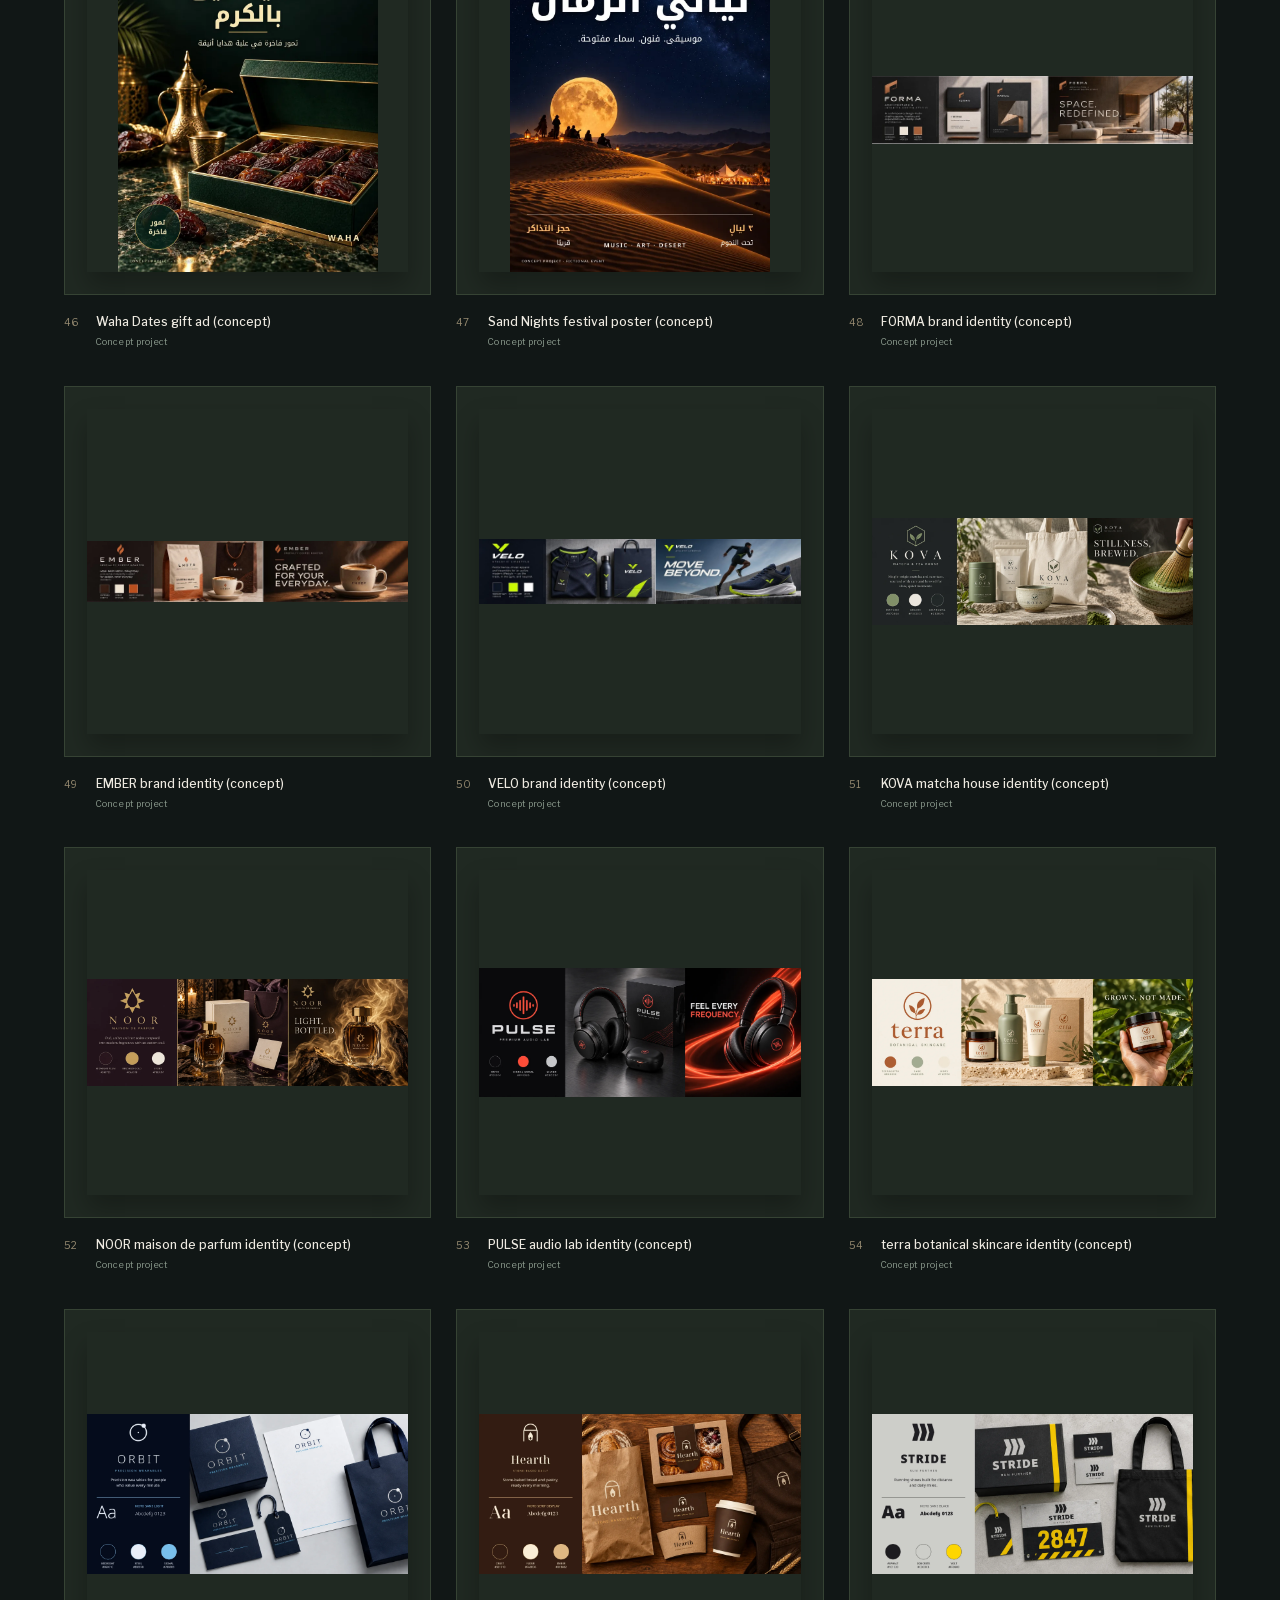
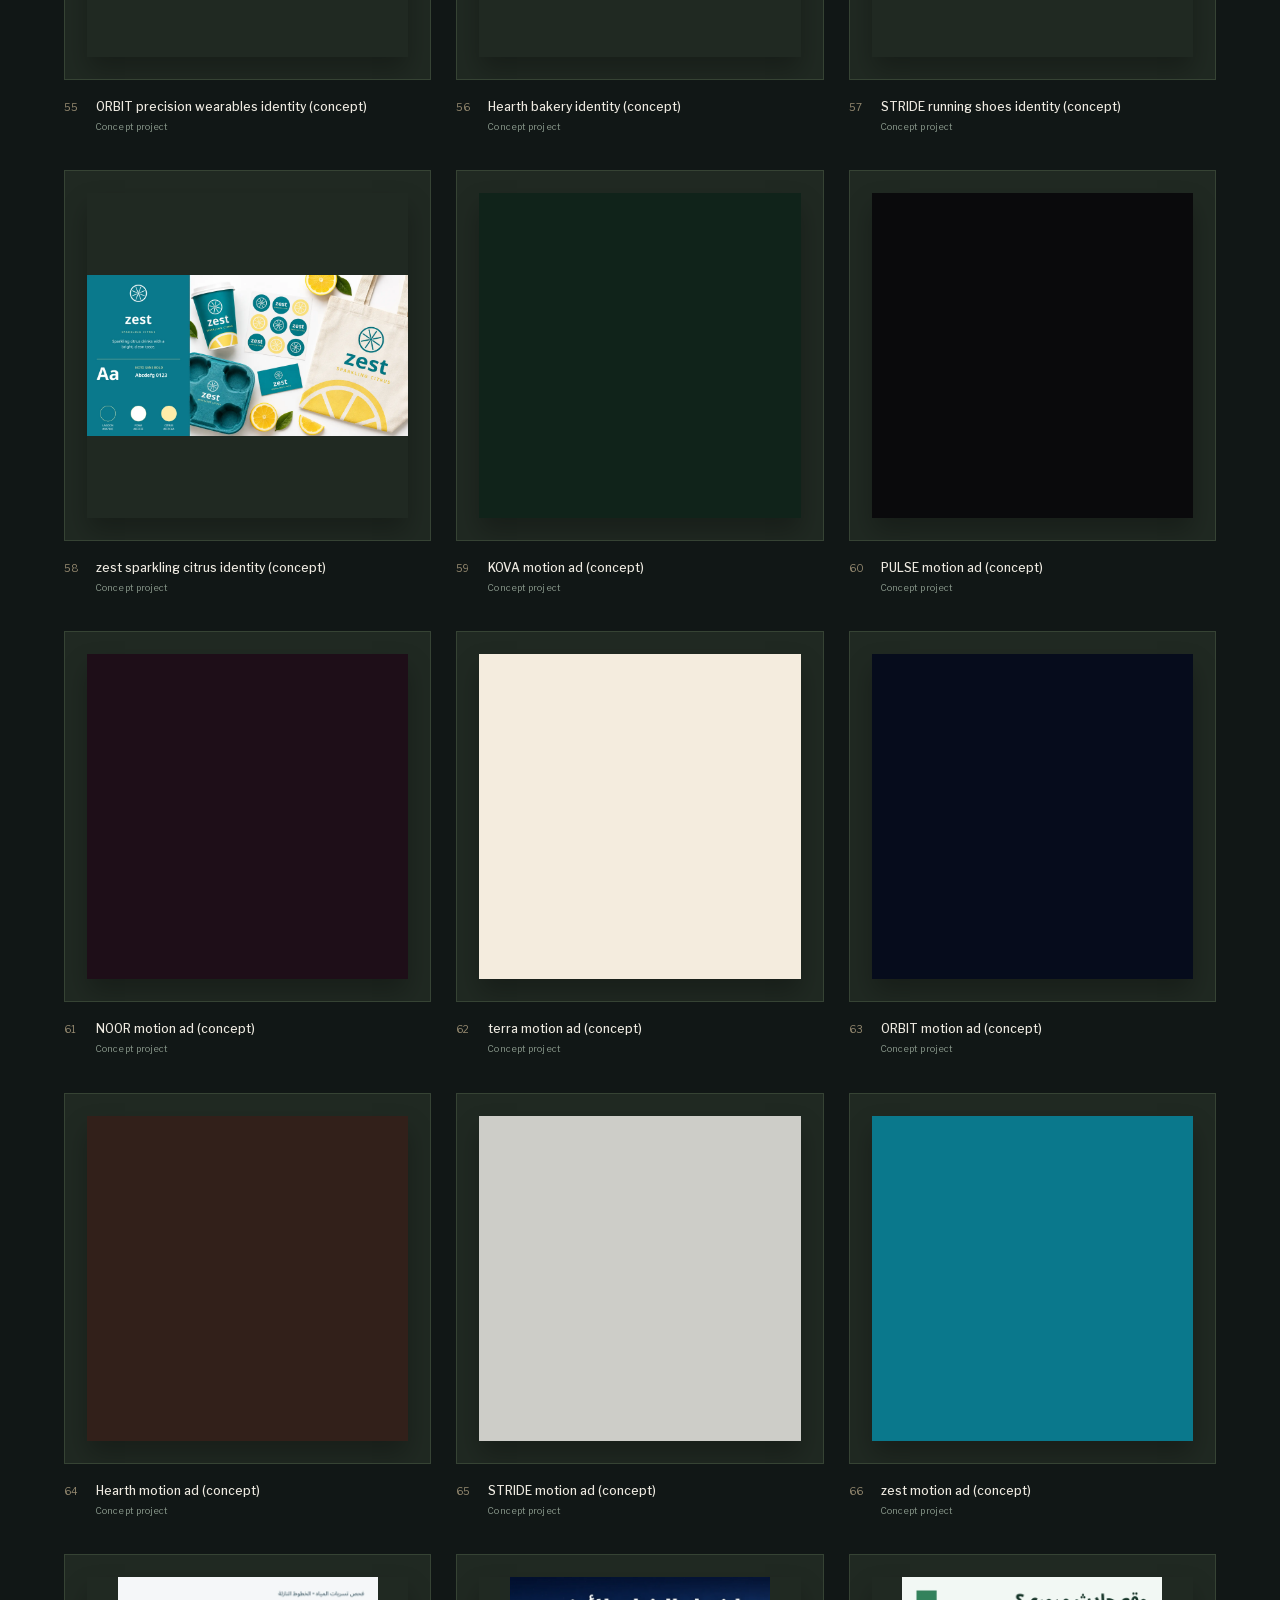
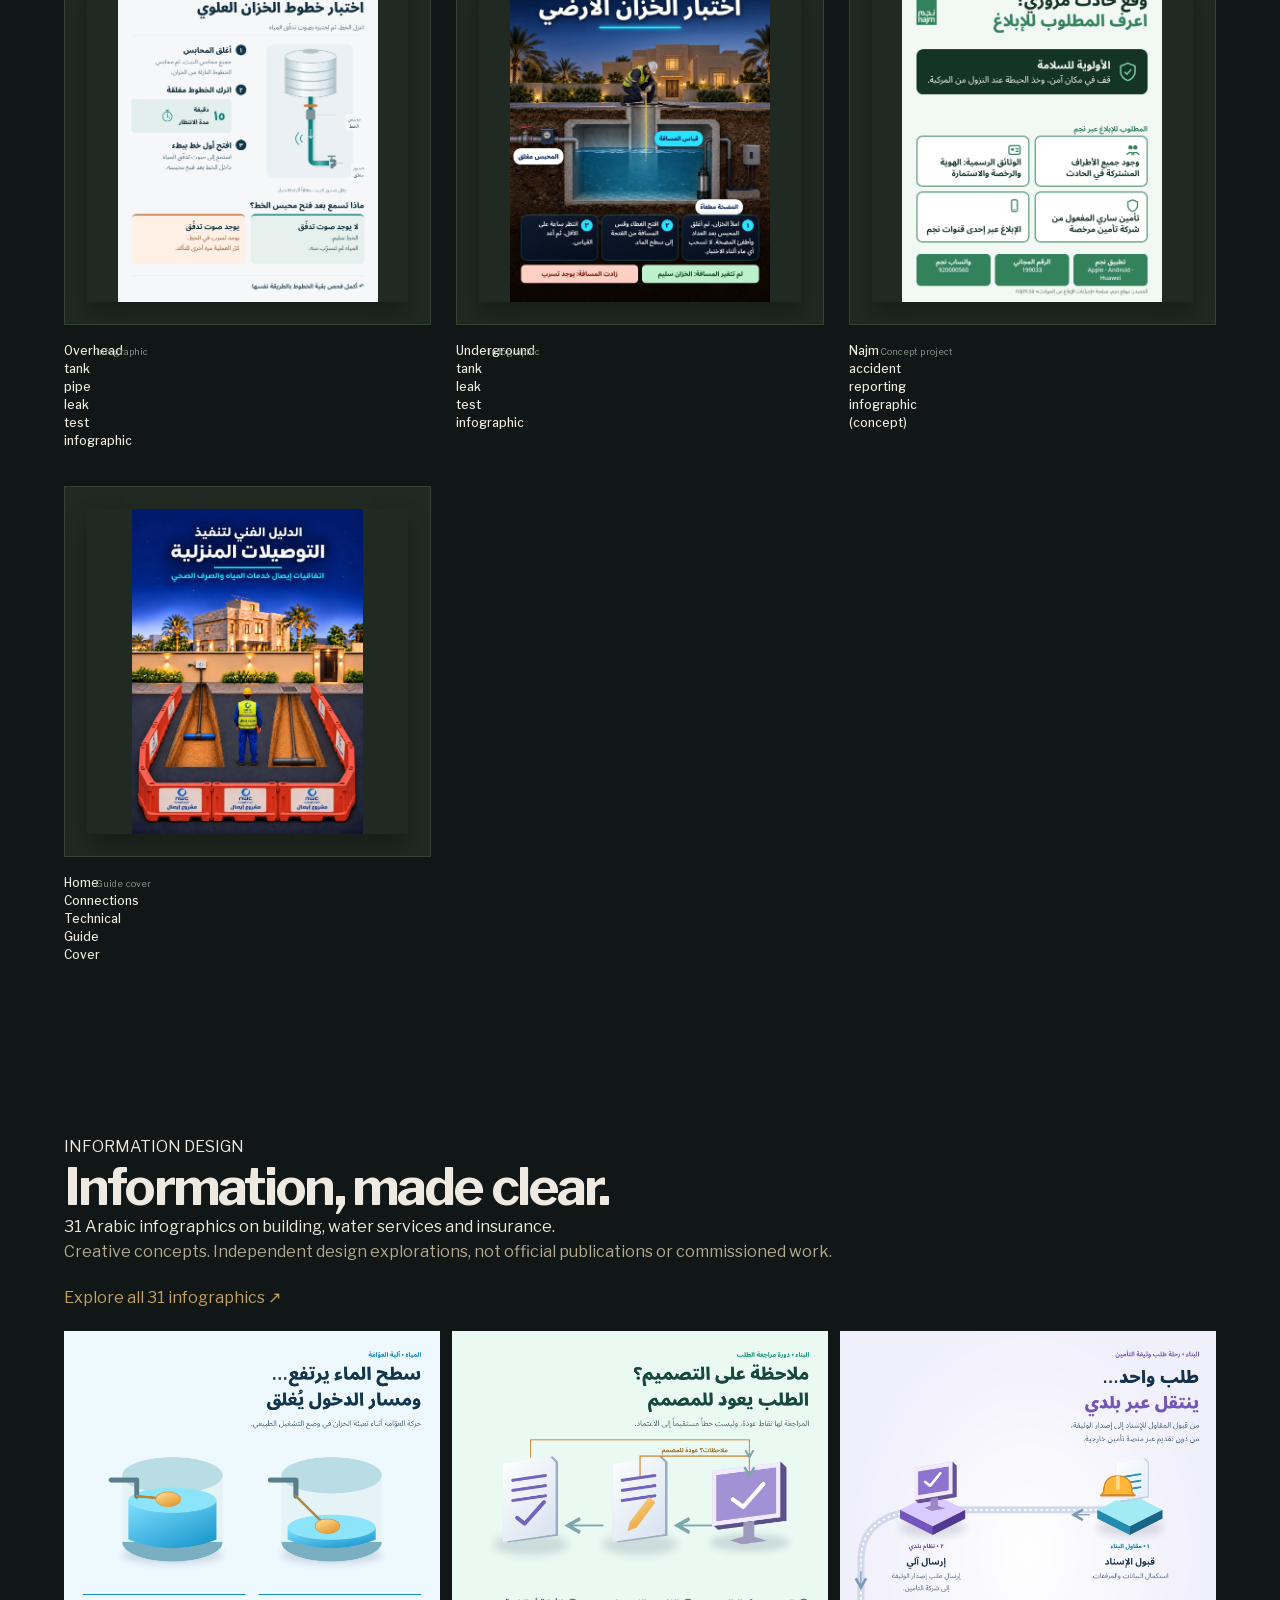
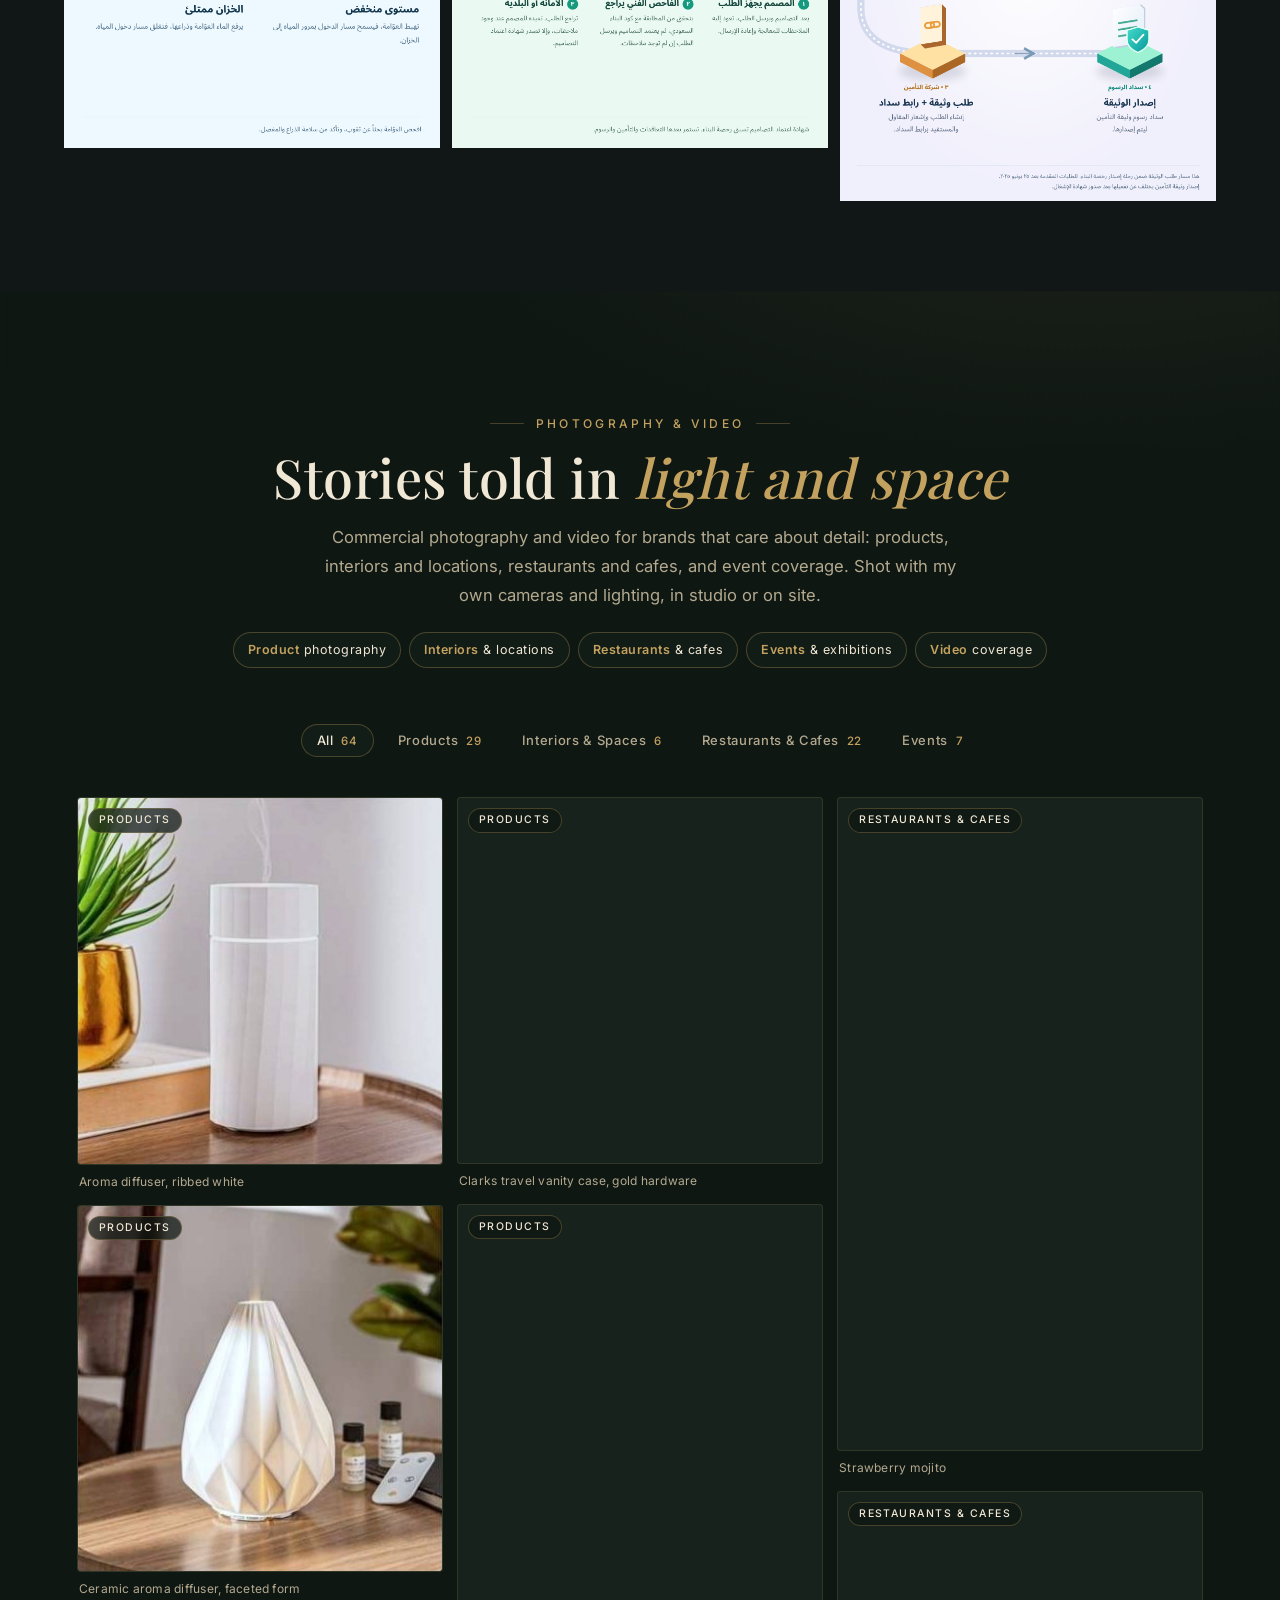
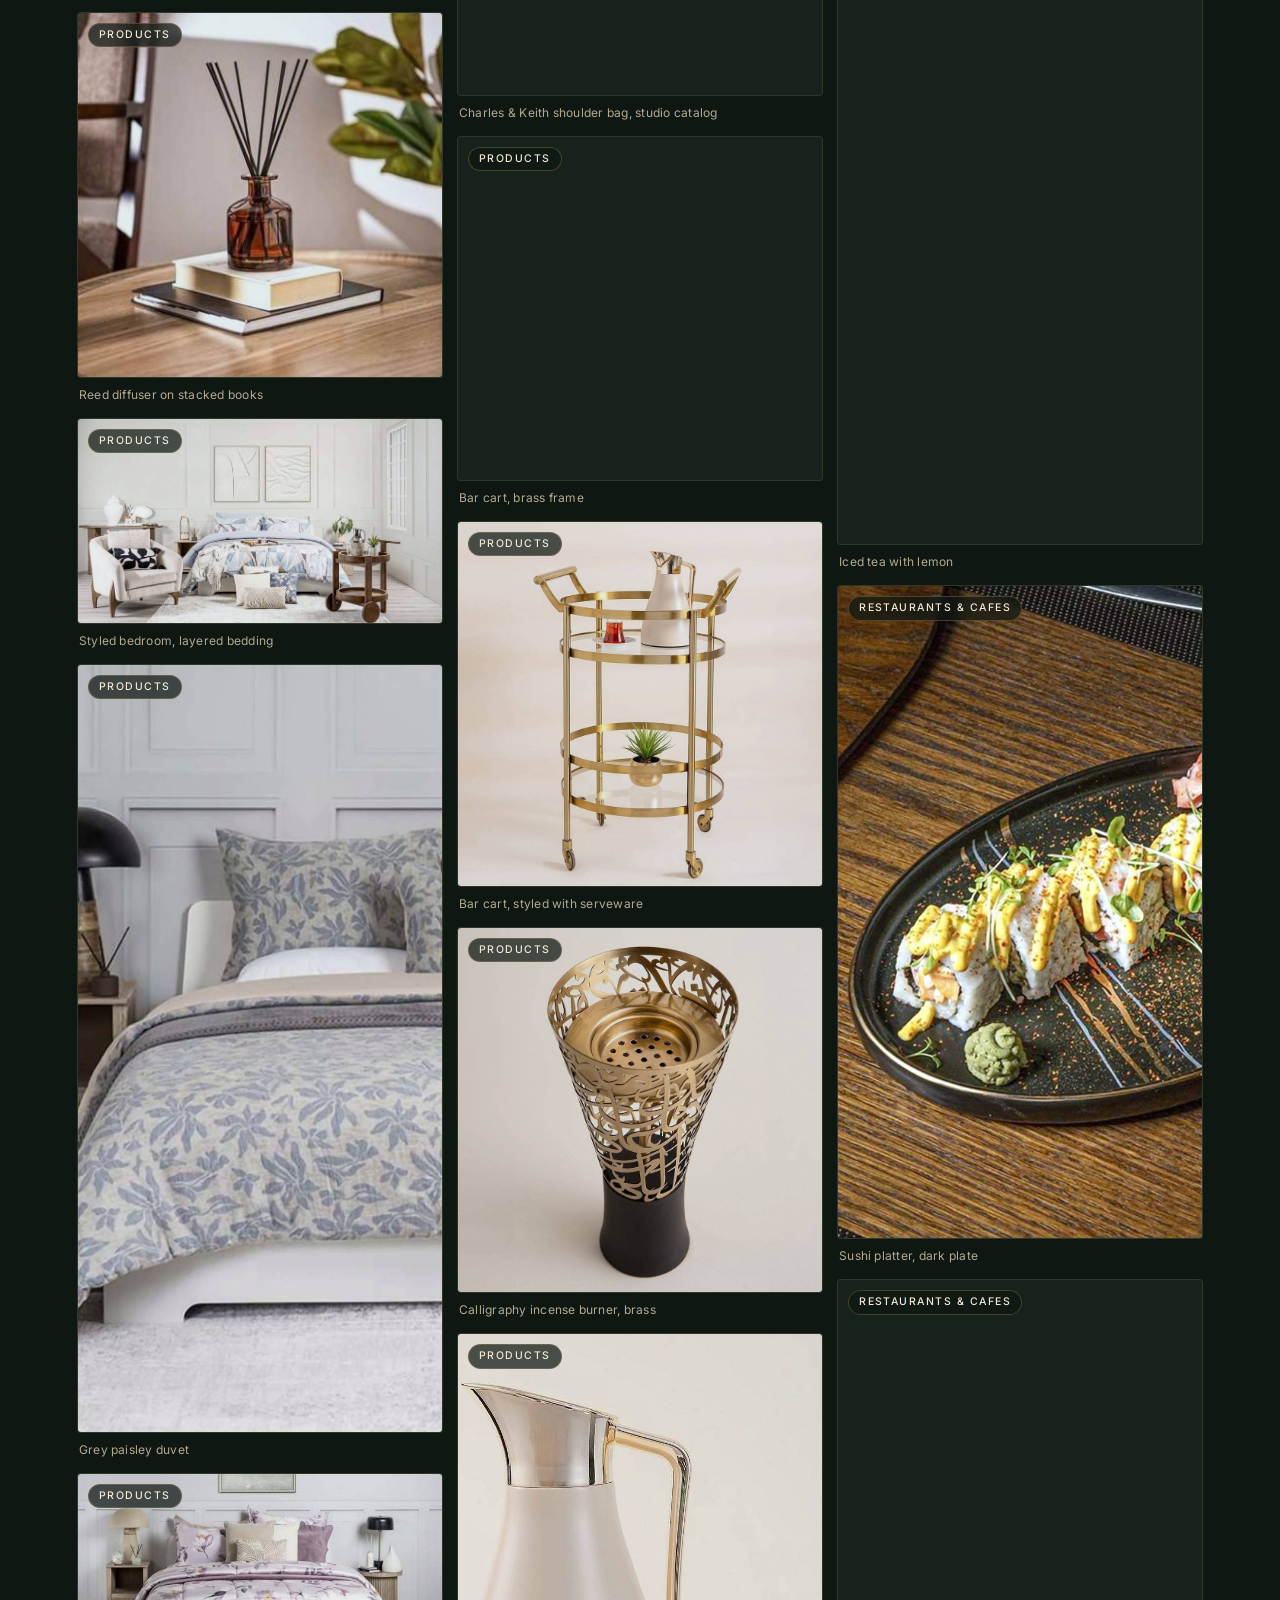
==== commit 6940023b: "Enhance photography section images (super-resolution)" ====
--- a/index.html
+++ b/index.html
@@ -1180,448 +1180,448 @@
 <div class="ph-grid" id="ph-grid">
 <figure class="ph-item" data-cat="products">
 <button aria-label="Open photo: Aroma diffuser, ribbed white" class="ph-open" data-caption="Aroma diffuser, ribbed white" data-full="" type="button">
-<img alt="Aroma diffuser, ribbed white" decoding="async" draggable="false" src="[data-uri]"/>
+<img alt="Aroma diffuser, ribbed white" decoding="async" draggable="false" src="[data-uri]"/>
 <span aria-hidden="true" class="ph-chip">Products</span>
 </button>
 <figcaption>Aroma diffuser, ribbed white</figcaption>
 </figure>
 <figure class="ph-item" data-cat="products">
 <button aria-label="Open photo: Ceramic aroma diffuser, faceted form" class="ph-open" data-caption="Ceramic aroma diffuser, faceted form" data-full="" type="button">
-<img alt="Ceramic aroma diffuser, faceted form" decoding="async" draggable="false" src="[data-uri]"/>
+<img alt="Ceramic aroma diffuser, faceted form" decoding="async" draggable="false" src="[data-uri]"/>
 <span aria-hidden="true" class="ph-chip">Products</span>
 </button>
 <figcaption>Ceramic aroma diffuser, faceted form</figcaption>
 </figure>
 <figure class="ph-item" data-cat="products">
 <button aria-label="Open photo: Reed diffuser on stacked books" class="ph-open" data-caption="Reed diffuser on stacked books" data-full="" type="button">
-<img alt="Reed diffuser on stacked books" decoding="async" draggable="false" src="[data-uri]"/>
+<img alt="Reed diffuser on stacked books" decoding="async" draggable="false" src="[data-uri]"/>
 <span aria-hidden="true" class="ph-chip">Products</span>
 </button>
 <figcaption>Reed diffuser on stacked books</figcaption>
 </figure>
 <figure class="ph-item" data-cat="products">
 <button aria-label="Open photo: Styled bedroom, layered bedding" class="ph-open" data-caption="Styled bedroom, layered bedding" data-full="" type="button">
-<img alt="Styled bedroom, layered bedding" decoding="async" draggable="false" src="[data-uri]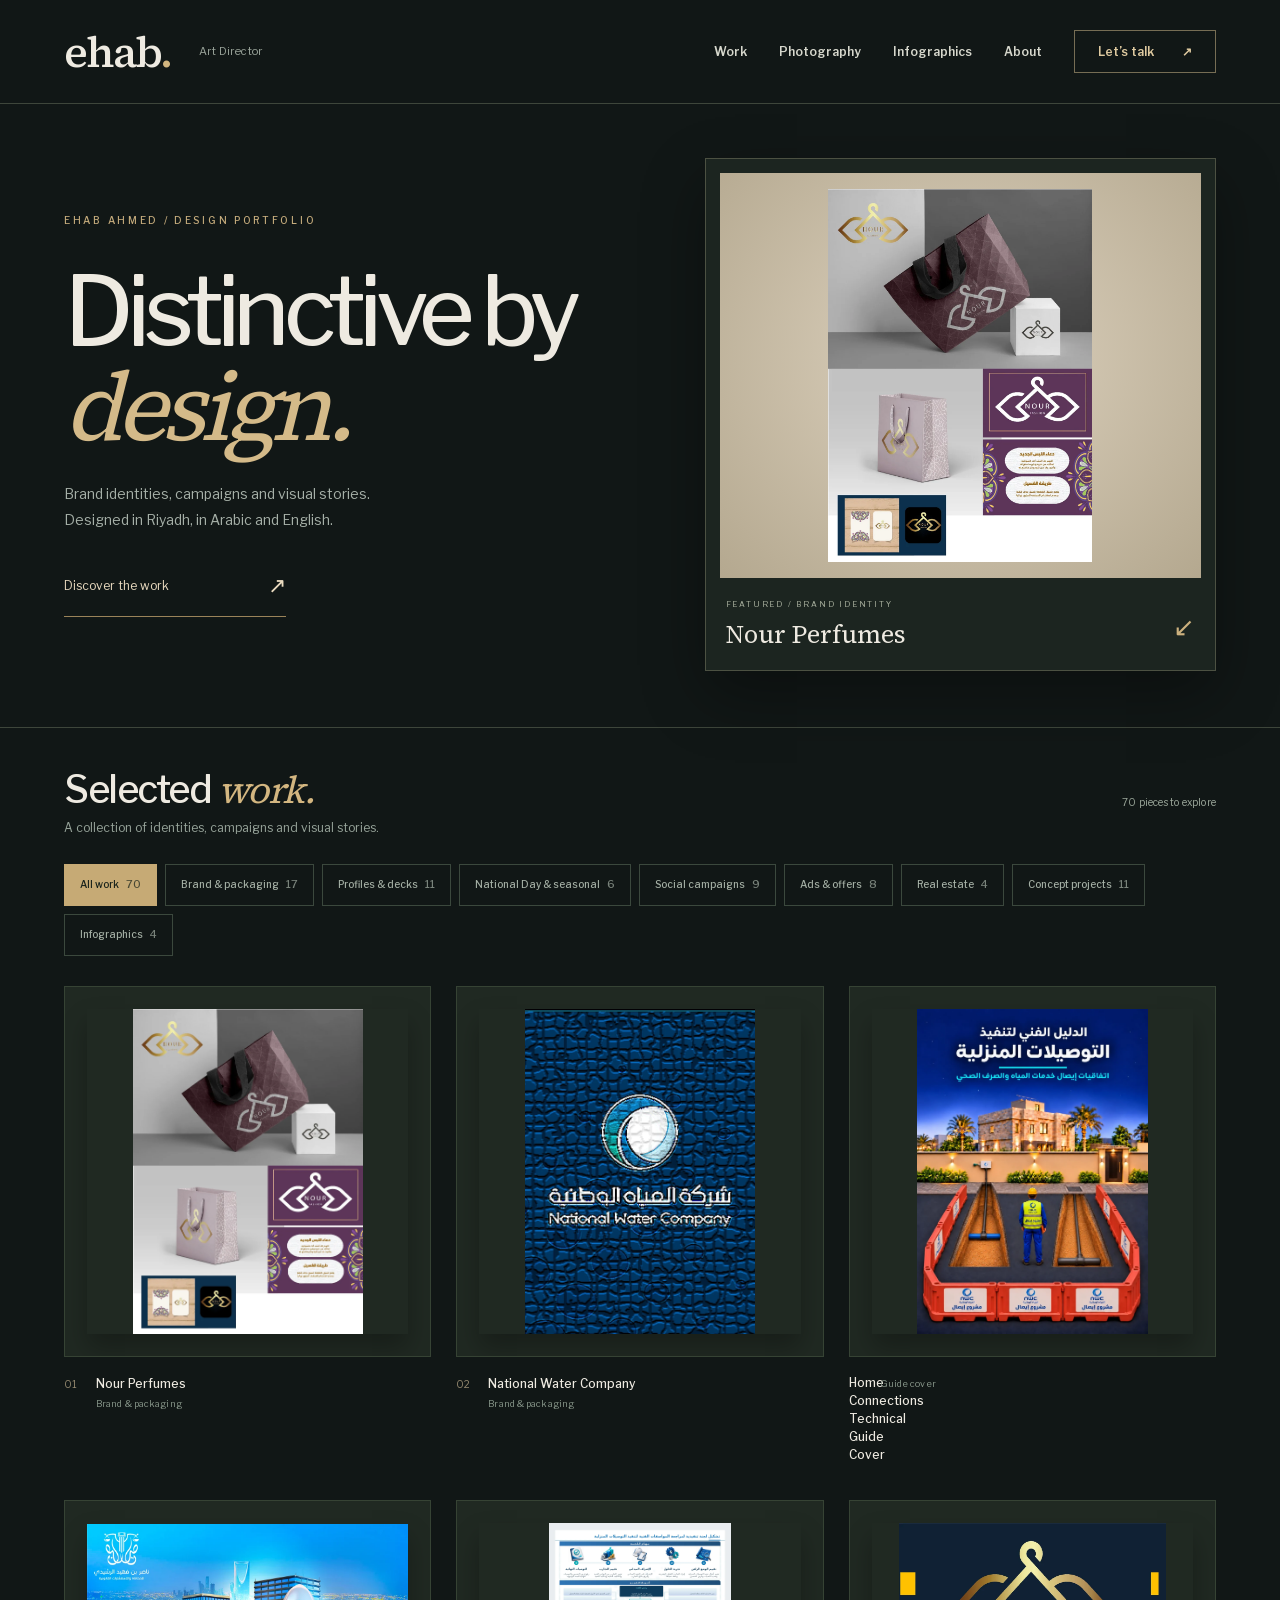
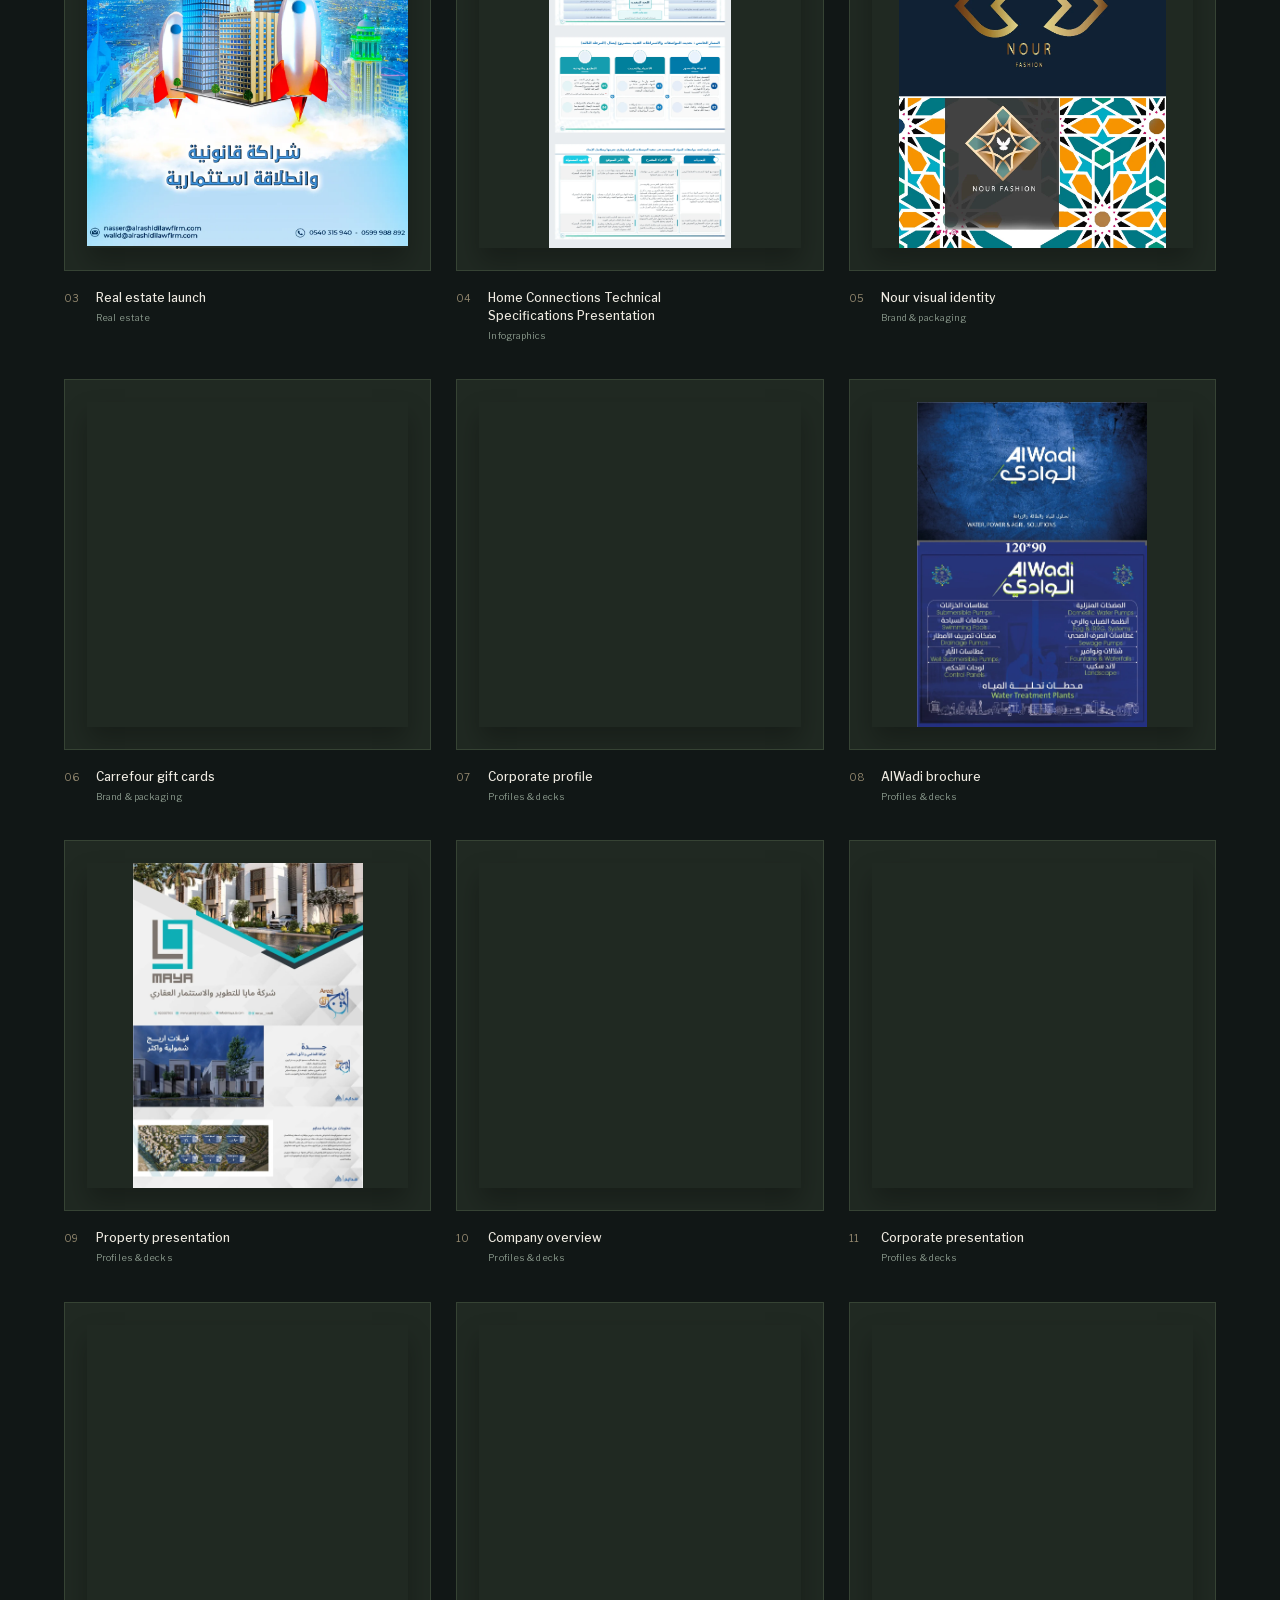
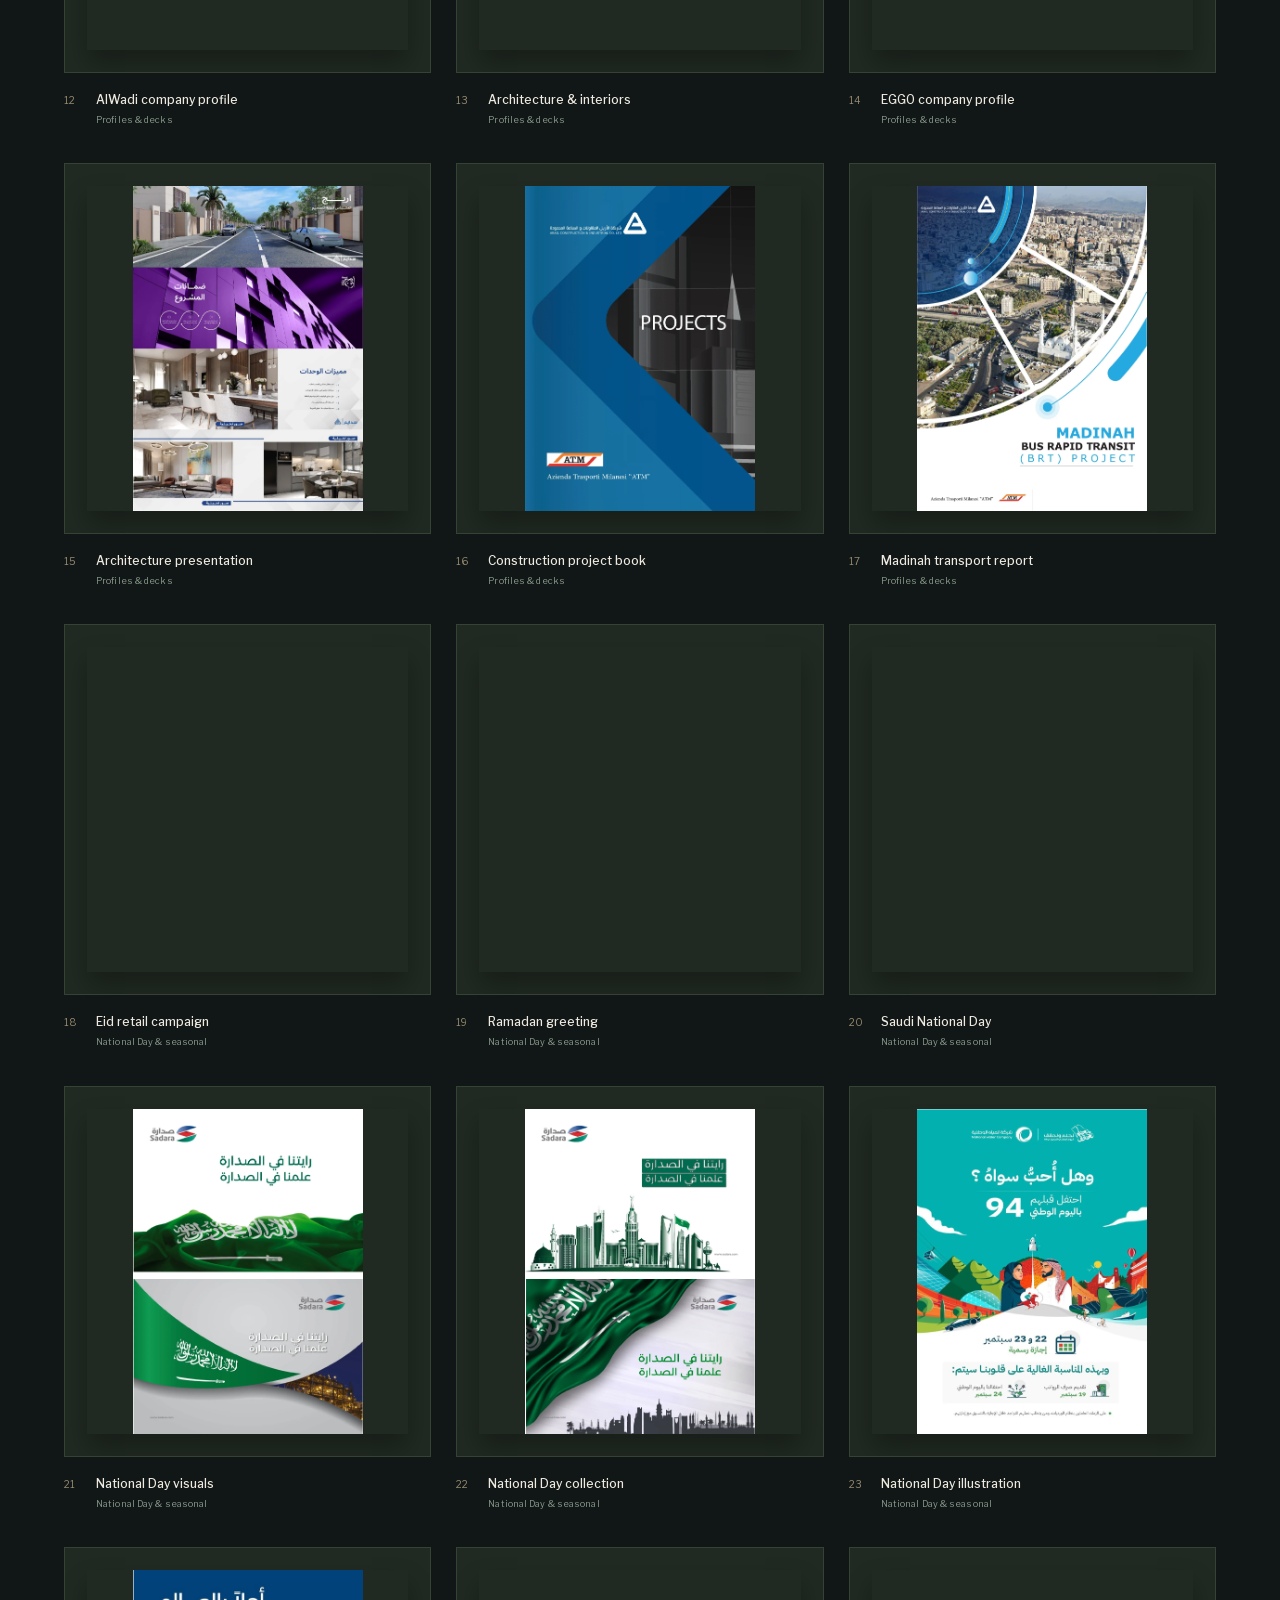
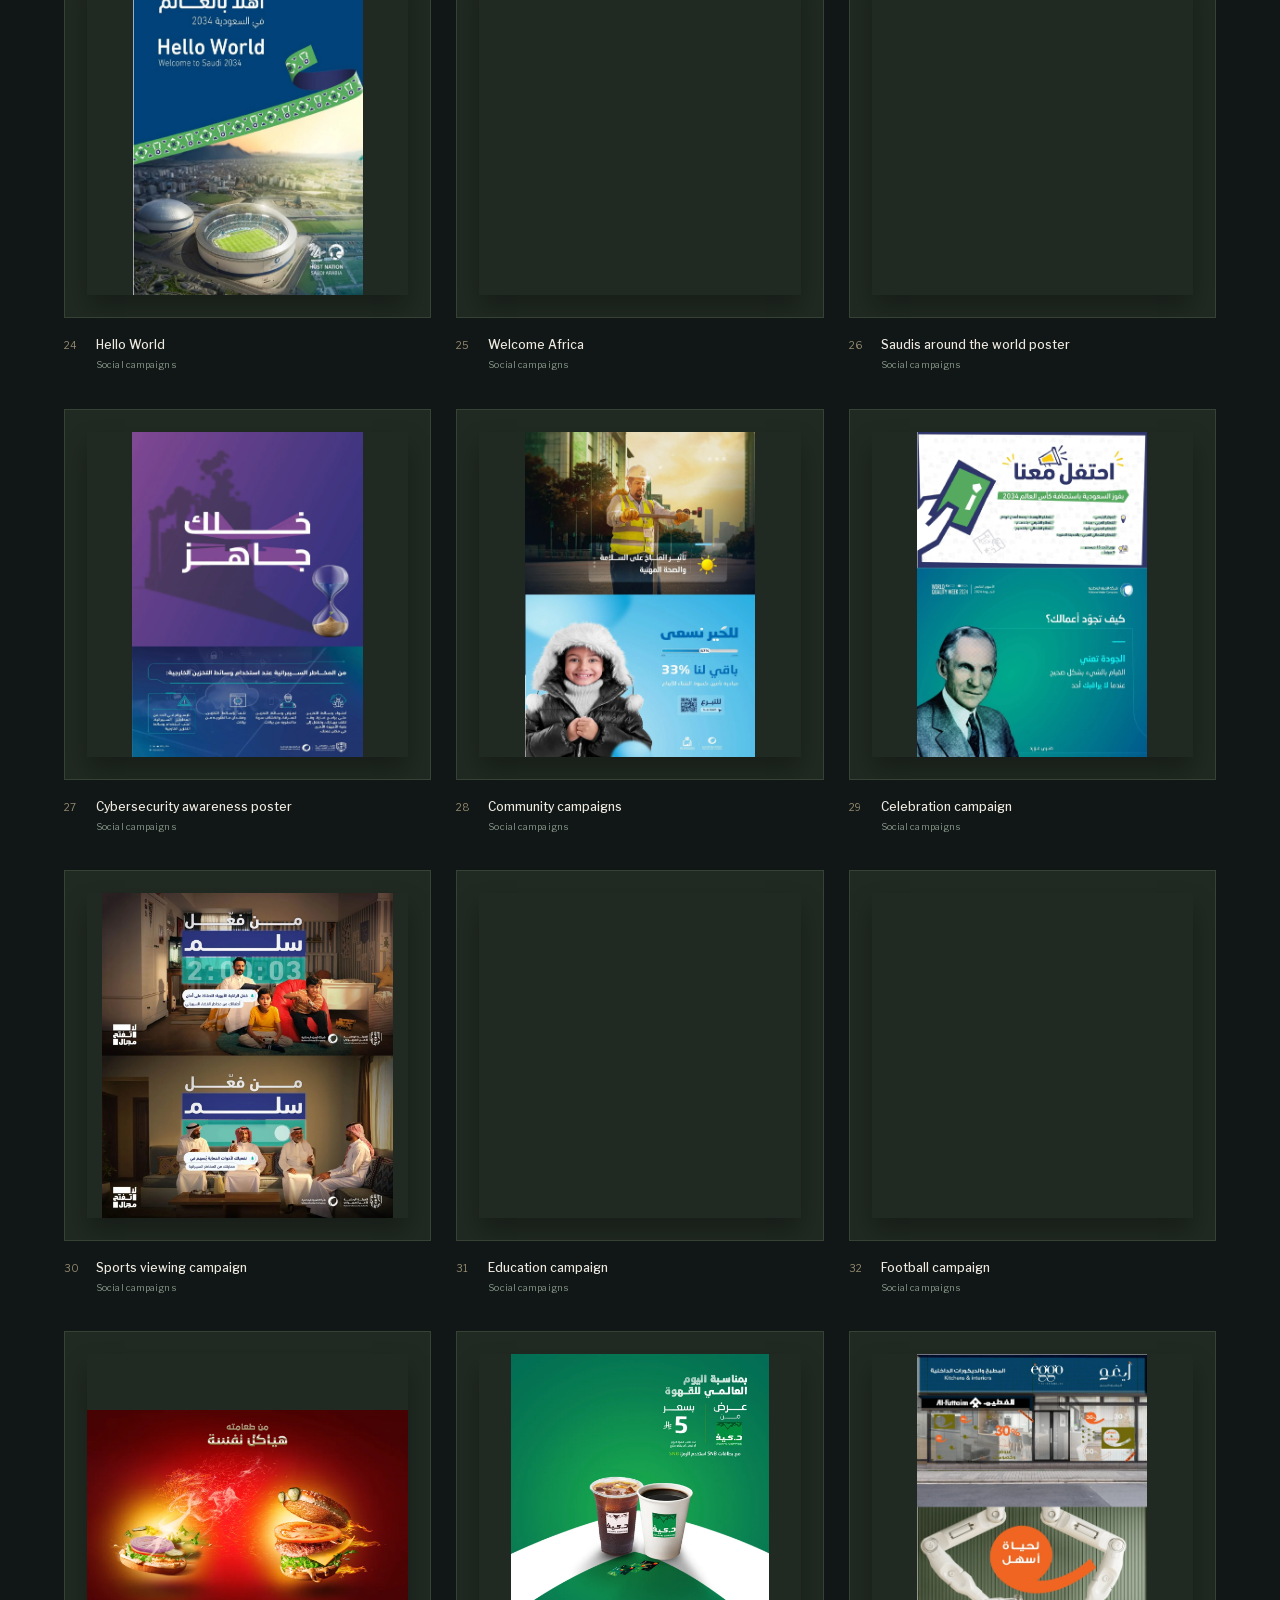
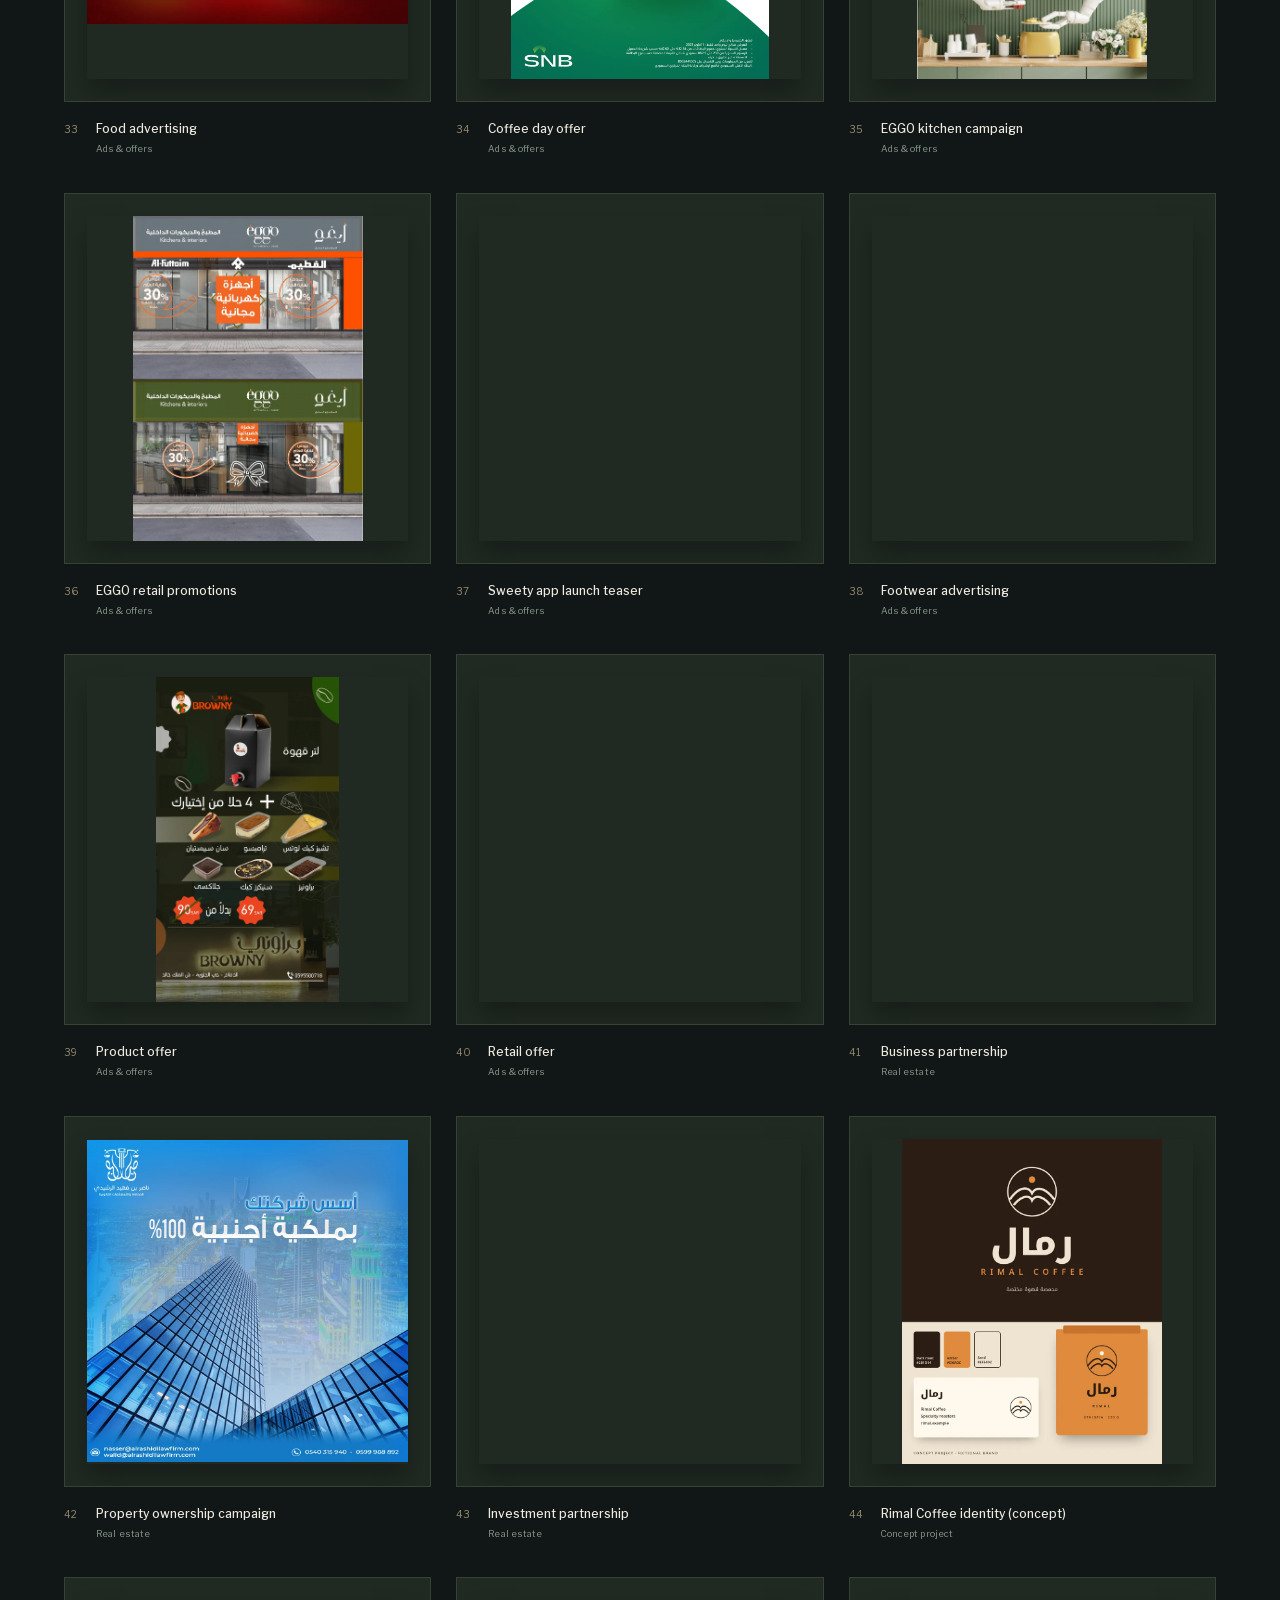
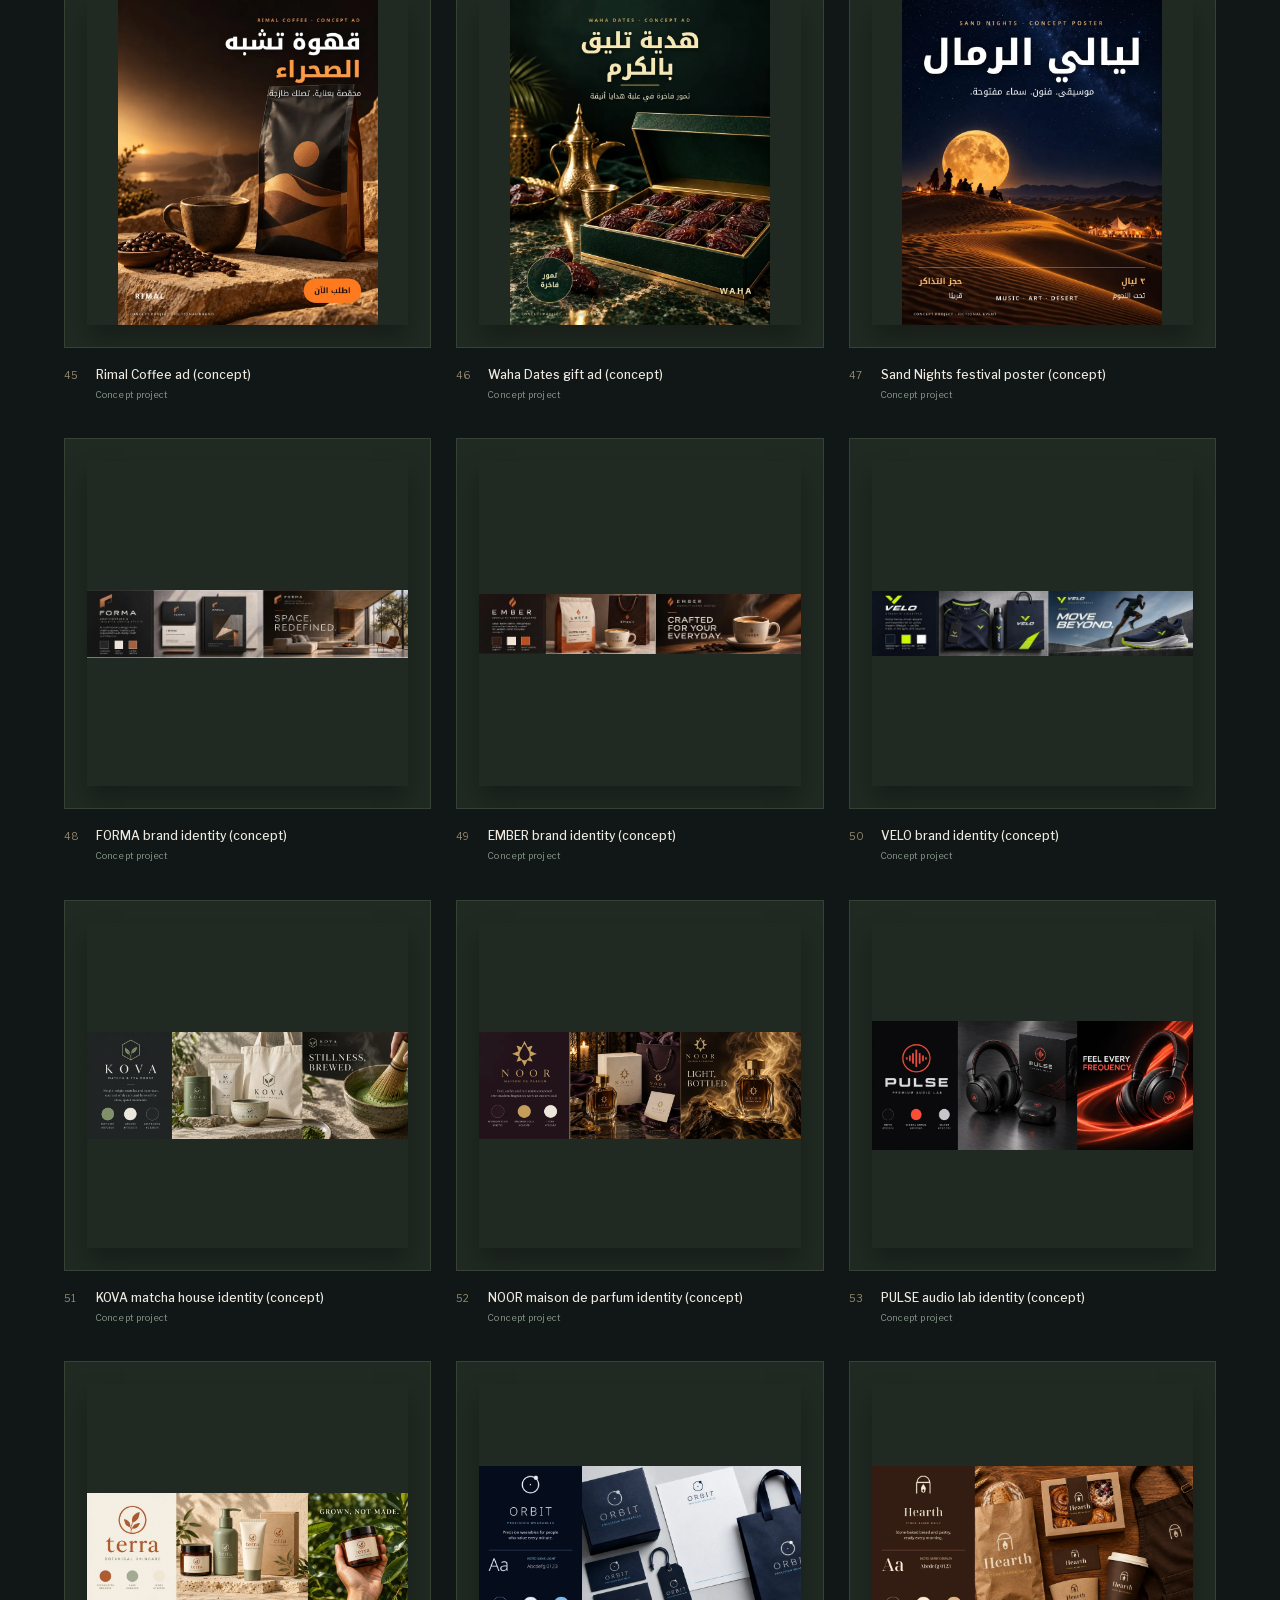
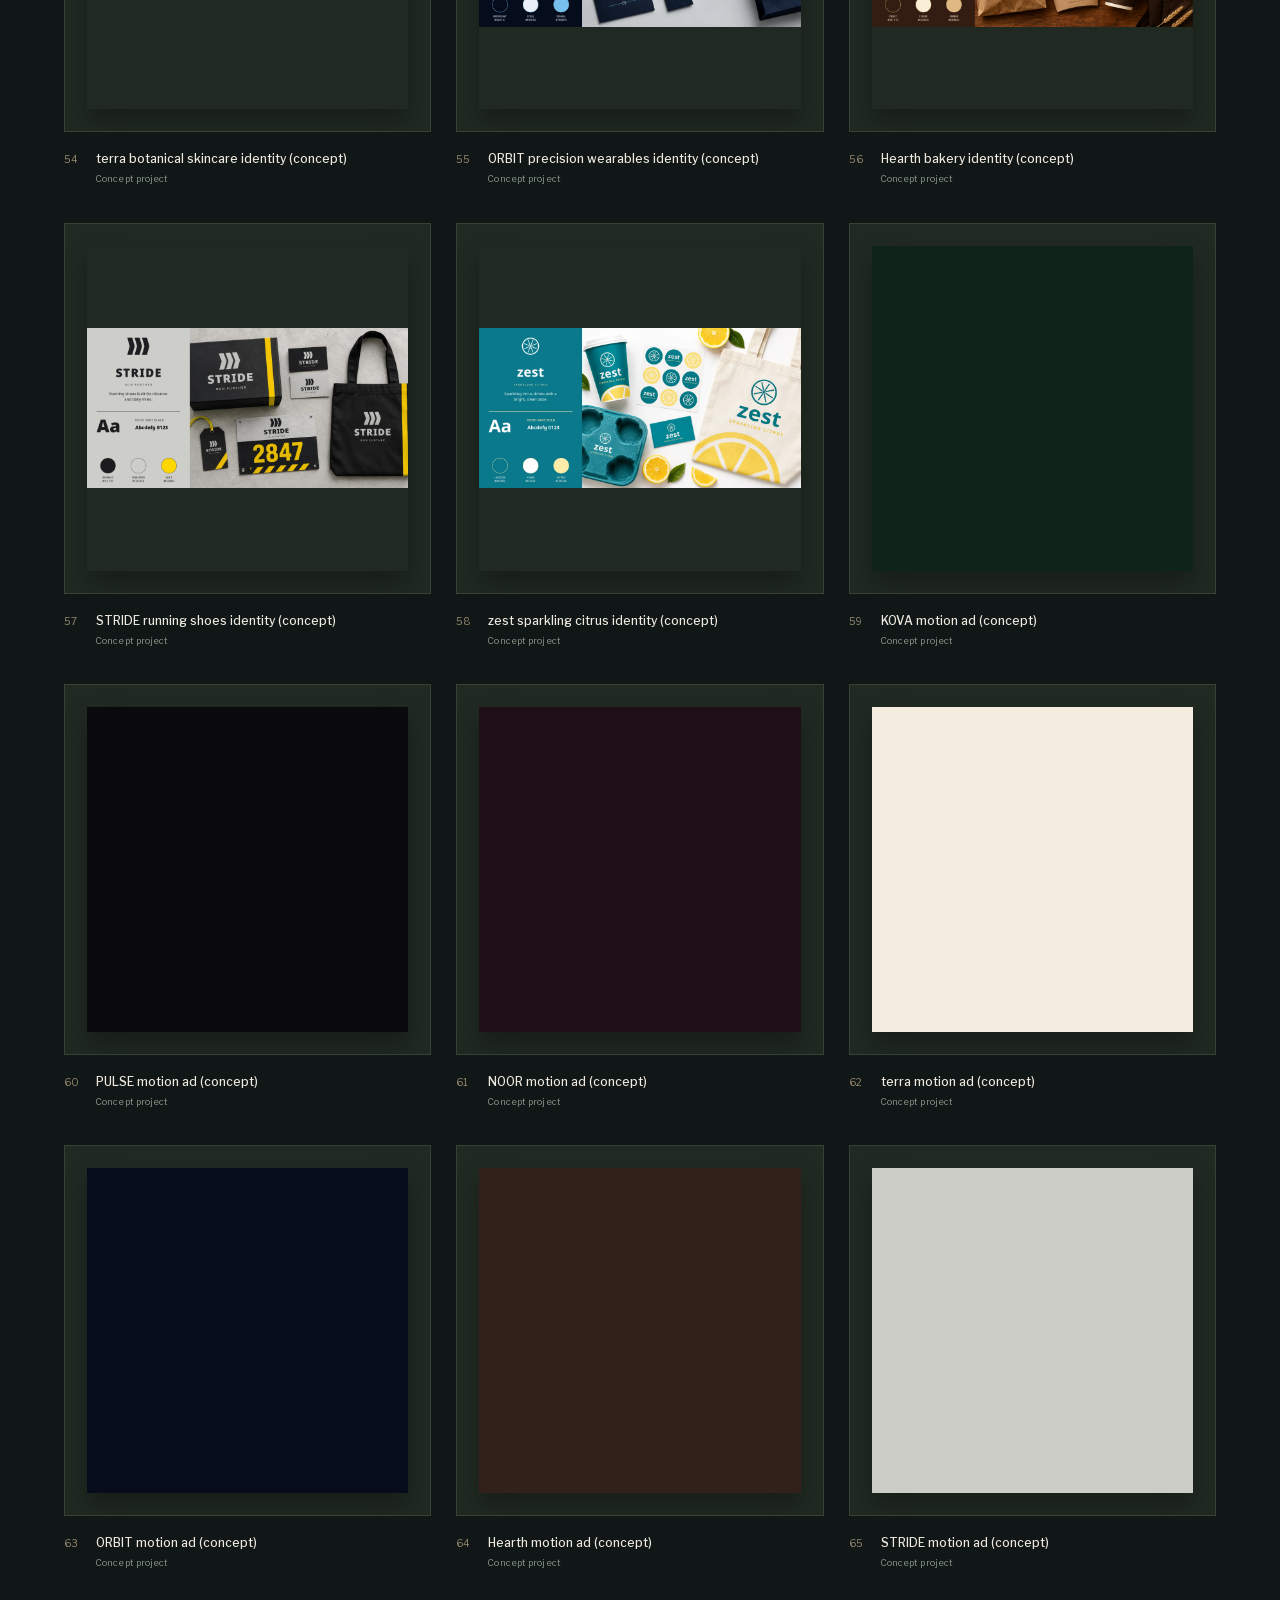
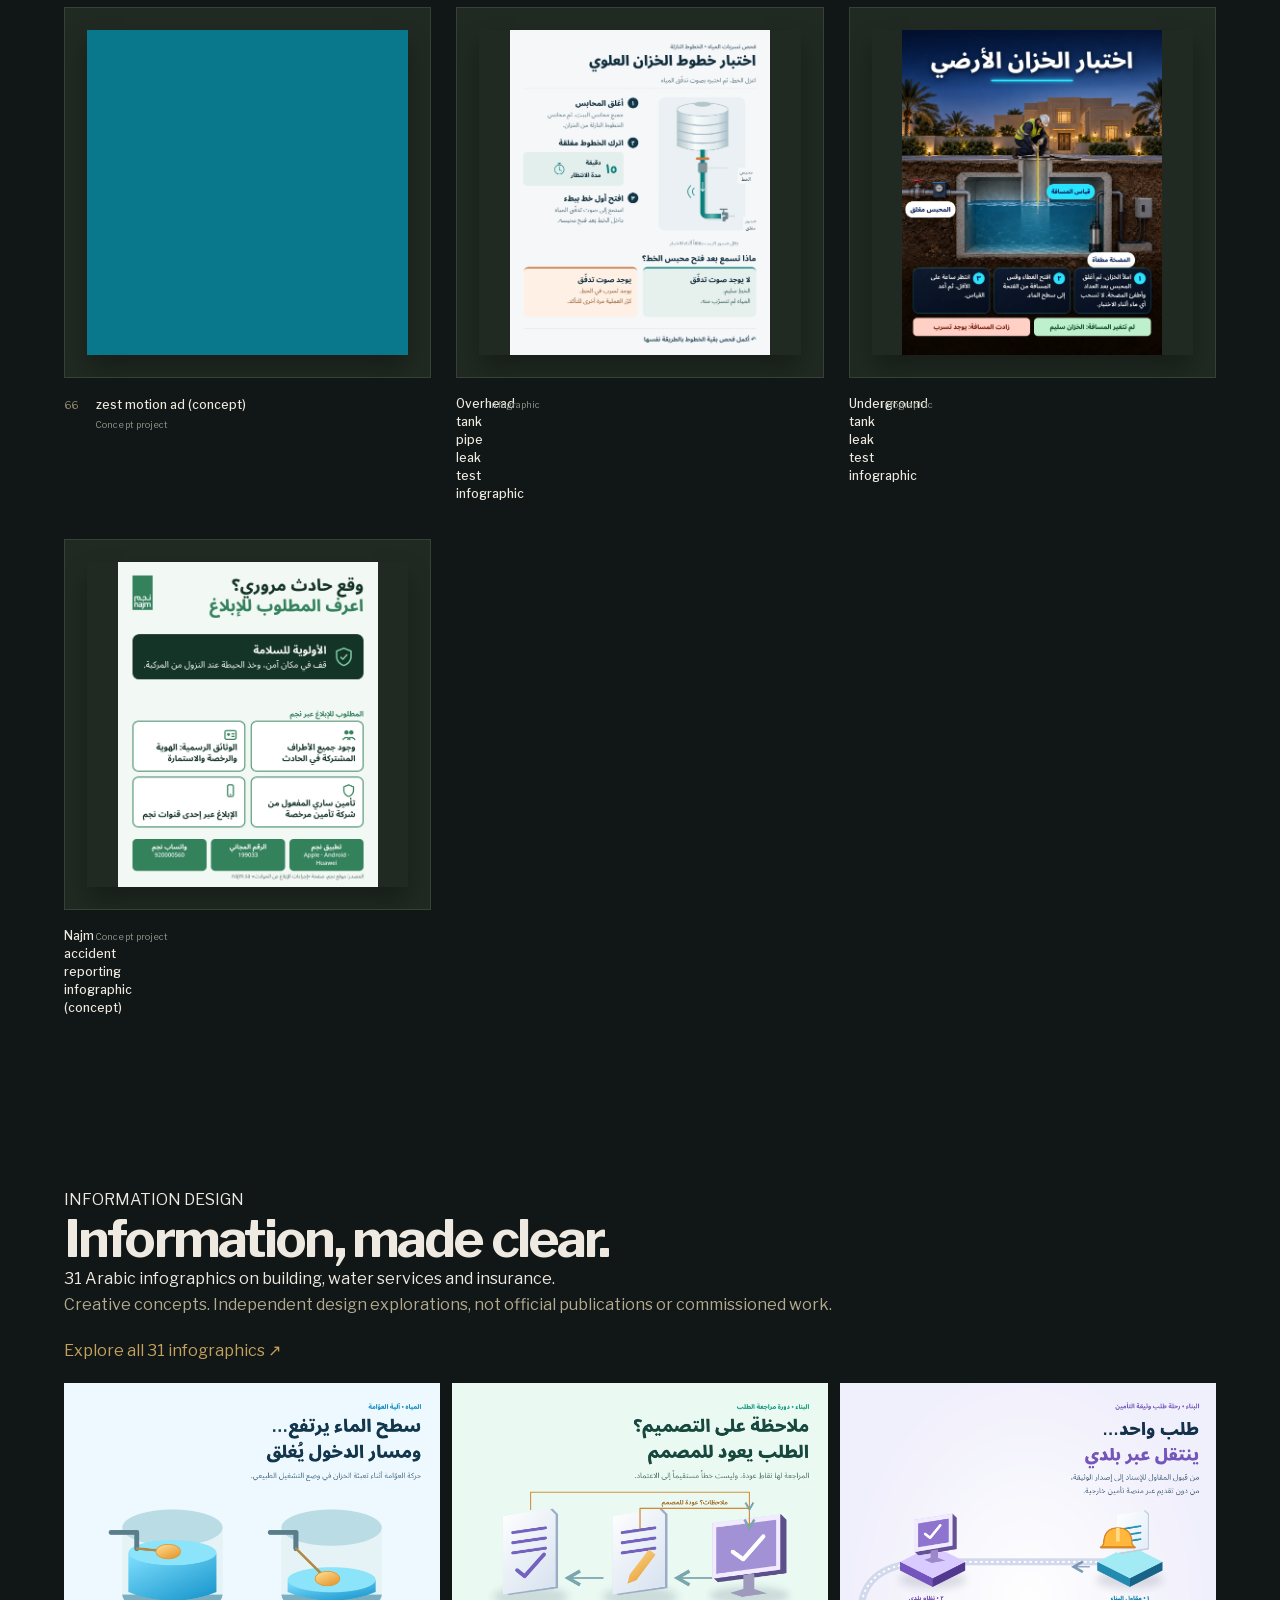
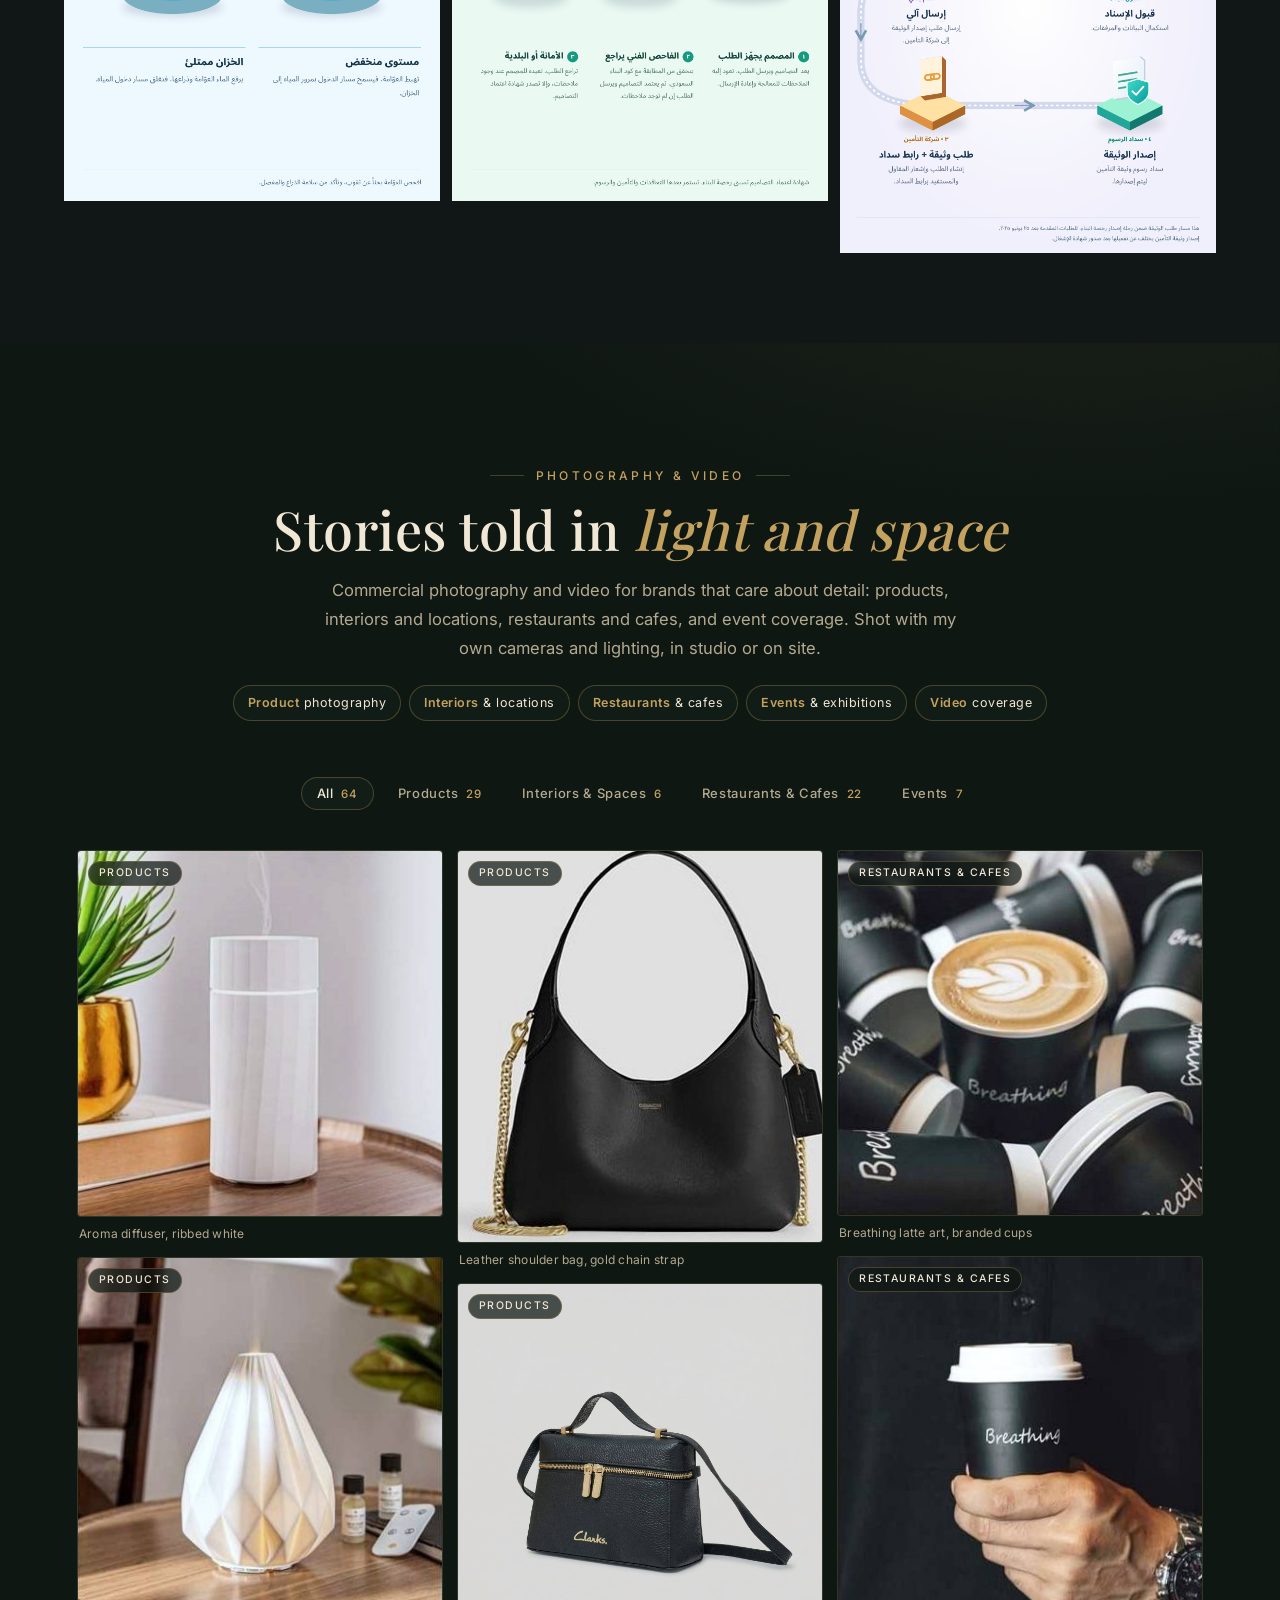
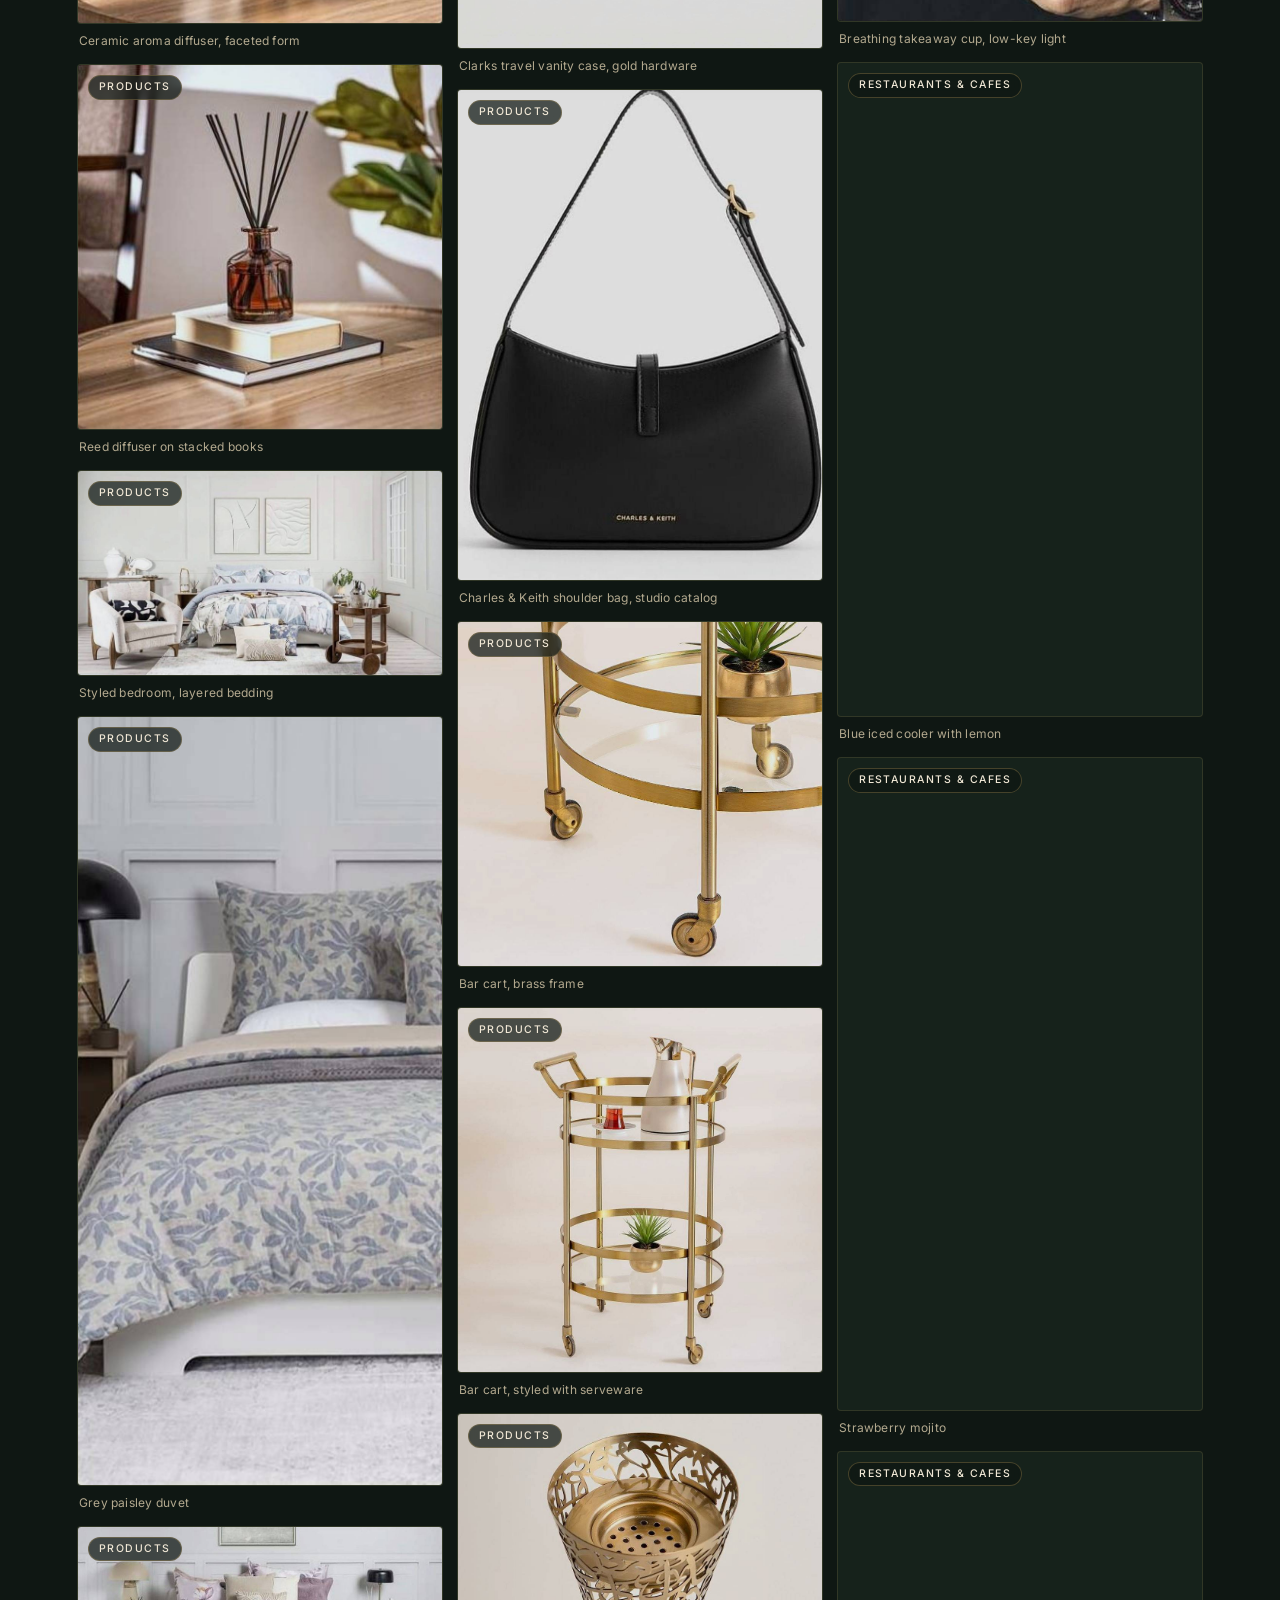
==== commit 5e34ccd0: "Art Director title + move Home Connections guide cover to Brand & packaging" ====
--- a/index.html
+++ b/index.html
@@ -3,8 +3,8 @@
 <html lang="en">
 <head>
 <meta charset="utf-8"/><meta content="width=device-width, initial-scale=1" name="viewport"/><meta content="#111716" name="theme-color"/>
-<title>Ehab Ahmed — Senior Graphic Designer</title>
-<meta content="Ehab Ahmed is a senior graphic designer based in Riyadh. Explore brand identities, advertising campaigns and editorial design in Arabic and English." name="description"/>
+<title>Ehab Ahmed — Art Director</title>
+<meta content="Ehab Ahmed is an art director based in Riyadh. Explore brand identities, advertising campaigns and editorial design in Arabic and English." name="description"/>
 <link href="assets/favicon.svg" rel="icon" type="image/svg+xml"/>
 <style>@font-face {
   font-family:Libre Franklin;
@@ -1143,15 +1143,15 @@
 </style><style>@media(max-width:370px){.site-header nav{gap:10px}.site-header nav a{font-size:11px}.site-header .nav-contact{padding:8px}.site-header{gap:10px}}</style><style>@media(max-width:370px){.site-header{flex-wrap:wrap!important}.site-header nav{width:100%;justify-content:space-between!important;margin-left:0!important}}</style><style>@media(max-width:700px){.site-header{flex-wrap:wrap!important}.site-header nav{width:100%;justify-content:space-between!important;margin-left:0!important;gap:6px!important}.site-header nav a{font-size:11px!important}}</style><style>@media(max-width:370px){.site-header nav a{font-size:10px!important;white-space:nowrap!important}.site-header .nav-contact{padding:5px!important}}</style></head>
 <body>
 <a class="skip-link" href="#main">Skip to content</a>
-<header class="site-header wrap"><a aria-label="Ehab Ahmed home" class="wordmark" href="#home">ehab<span aria-hidden="true">.</span></a><span class="header-caption">Senior graphic designer</span><nav aria-label="Main navigation"><a href="#work">Work</a><a href="#photography">Photography</a><a href="#infographics">Infographics</a><a href="#about">About</a><a class="nav-contact" href="#contact">Let’s talk <span aria-hidden="true">↗</span></a></nav></header>
+<header class="site-header wrap"><a aria-label="Ehab Ahmed home" class="wordmark" href="#home">ehab<span aria-hidden="true">.</span></a><span class="header-caption">Art Director</span><nav aria-label="Main navigation"><a href="#work">Work</a><a href="#photography">Photography</a><a href="#infographics">Infographics</a><a href="#about">About</a><a class="nav-contact" href="#contact">Let’s talk <span aria-hidden="true">↗</span></a></nav></header>
 <main id="main">
 <section aria-labelledby="hero-title" class="hero wrap" id="home">
 <div class="hero-copy"><p class="intro">EHAB AHMED / DESIGN PORTFOLIO</p><h1 id="hero-title">Distinctive by<br/><em>design.</em></h1><p class="hero-description">Brand identities, campaigns and visual stories. Designed in Riyadh, in Arabic and English.</p><a class="lux-cta" href="#work">Discover the work <span>↗</span></a></div>
 <div class="lux-feature"><div class="lux-image"><img alt="Nour Perfumes identity and packaging" src="assets/13.webp"/></div><div class="lux-feature-caption"><span>FEATURED / BRAND IDENTITY</span><strong>Nour Perfumes</strong><a aria-label="Explore selected work" href="#work">↙</a></div></div></section>
 <section aria-labelledby="work-title" class="work-section wrap" id="work"><div class="section-heading"><div><h2 id="work-title">Selected <em>work.</em></h2><p>A collection of identities, campaigns and visual stories.</p></div><span class="work-count" id="work-count">66 pieces to explore</span></div>
-<div aria-label="Filter work" class="filters" hidden="" role="group"><button aria-pressed="true" data-filter="All" type="button">All work <span>70</span></button><button aria-pressed="false" data-filter="Brand &amp; packaging" type="button">Brand &amp; packaging <span>16</span></button><button aria-pressed="false" data-filter="Profiles &amp; decks" type="button">Profiles &amp; decks <span>12</span></button><button aria-pressed="false" data-filter="National Day &amp; seasonal" type="button">National Day &amp; seasonal <span>6</span></button><button aria-pressed="false" data-filter="Social campaigns" type="button">Social campaigns <span>9</span></button><button aria-pressed="false" data-filter="Ads &amp; offers" type="button">Ads &amp; offers <span>8</span></button><button aria-pressed="false" data-filter="Real estate" type="button">Real estate <span>4</span></button><button aria-pressed="false" data-filter="Concept projects" type="button">Concept projects <span>11</span></button><button aria-pressed="false" data-filter="Infographics" type="button">Infographics <span>4</span></button></div><p class="sr-only" id="filter-status" role="status"></p>
+<div aria-label="Filter work" class="filters" hidden="" role="group"><button aria-pressed="true" data-filter="All" type="button">All work <span>70</span></button><button aria-pressed="false" data-filter="Brand &amp; packaging" type="button">Brand &amp; packaging <span>17</span></button><button aria-pressed="false" data-filter="Profiles &amp; decks" type="button">Profiles &amp; decks <span>11</span></button><button aria-pressed="false" data-filter="National Day &amp; seasonal" type="button">National Day &amp; seasonal <span>6</span></button><button aria-pressed="false" data-filter="Social campaigns" type="button">Social campaigns <span>9</span></button><button aria-pressed="false" data-filter="Ads &amp; offers" type="button">Ads &amp; offers <span>8</span></button><button aria-pressed="false" data-filter="Real estate" type="button">Real estate <span>4</span></button><button aria-pressed="false" data-filter="Concept projects" type="button">Concept projects <span>11</span></button><button aria-pressed="false" data-filter="Infographics" type="button">Infographics <span>4</span></button></div><p class="sr-only" id="filter-status" role="status"></p>
 <div class="project-grid">
-<article class="project" data-category="Brand &amp; packaging"><a aria-label="View Nour Perfumes" class="project-art" data-category="Brand &amp; packaging" data-title="Nour Perfumes" href="https://ehabismail040.github.io/gallery/13.jpg"><img alt="Nour Perfumes — graphic design by Ehab Ahmed" decoding="async" height="1400" loading="lazy" src="assets/13.webp" width="990"/><span class="view-art">View artwork <span aria-hidden="true">↗</span></span></a><div class="project-caption"><span class="project-number">01</span><h3>Nour Perfumes</h3><span>Brand &amp; packaging</span></div></article><article class="project" data-category="Brand &amp; packaging"><a aria-label="View National Water Company" class="project-art" data-category="Brand &amp; packaging" data-title="National Water Company" href="https://ehabismail040.github.io/gallery/19.jpg"><img alt="National Water Company — graphic design by Ehab Ahmed" decoding="async" height="1400" loading="lazy" src="assets/19.webp" width="990"/><span class="view-art">View artwork <span aria-hidden="true">↗</span></span></a><div class="project-caption"><span class="project-number">02</span><h3>National Water Company</h3><span>Brand &amp; packaging</span></div></article><article class="project" data-category="Real estate"><a aria-label="View Real estate launch" class="project-art" data-category="Real estate" data-title="Real estate launch" href="https://ehabismail040.github.io/gallery/38.jpg"><img alt="Real estate launch — graphic design by Ehab Ahmed" decoding="async" height="1000" loading="lazy" src="assets/38.webp" width="1000"/><span class="view-art">View artwork <span aria-hidden="true">↗</span></span></a><div class="project-caption"><span class="project-number">03</span><h3>Real estate launch</h3><span>Real estate</span></div></article><article class="project" data-category="Infographics"><a aria-label="View technical presentation" class="project-art" data-category="Infographics" data-title="Home Connections Technical Specifications Presentation" href="https://ehabismail040.github.io/assets/technical-presentation.svg?v=names-removed-3635a65"><img alt="Previews from the Home Connections Technical Specifications Presentation" decoding="async" height="3220" loading="lazy" src="assets/technical-presentation.svg?v=names-removed-3635a65" width="1800"/><span class="view-art">View artwork <span aria-hidden="true">↗</span></span></a><div class="project-caption"><span class="project-number">04</span><h3>Home Connections Technical Specifications Presentation</h3><span>Infographics</span></div></article><article class="project" data-category="Brand &amp; packaging"><a aria-label="View Nour visual identity" class="project-art" data-category="Brand &amp; packaging" data-title="Nour visual identity" href="https://ehabismail040.github.io/gallery/12.jpg"><img alt="Nour visual identity — graphic design by Ehab Ahmed" decoding="async" height="1219" loading="lazy" src="assets/12.webp" width="1000"/><span class="view-art">View artwork <span aria-hidden="true">↗</span></span></a><div class="project-caption"><span class="project-number">05</span><h3>Nour visual identity</h3><span>Brand &amp; packaging</span></div></article><article class="project" data-category="Brand &amp; packaging"><a aria-label="View Carrefour gift cards" class="project-art" data-category="Brand &amp; packaging" data-title="Carrefour gift cards" href="https://ehabismail040.github.io/gallery/1.jpg"><img alt="Carrefour gift cards — graphic design by Ehab Ahmed" decoding="async" height="1181" loading="lazy" src="assets/1.webp" width="1000"/><span class="view-art">View artwork <span aria-hidden="true">↗</span></span></a><div class="project-caption"><span class="project-number">06</span><h3>Carrefour gift cards</h3><span>Brand &amp; packaging</span></div></article><article class="project" data-category="Profiles &amp; decks"><a aria-label="View Corporate profile" class="project-art" data-category="Profiles &amp; decks" data-title="Corporate profile" href="https://ehabismail040.github.io/gallery/4.jpg"><img alt="Corporate profile — graphic design by Ehab Ahmed" decoding="async" height="1400" loading="lazy" src="assets/4.webp" width="990"/><span class="view-art">View artwork <span aria-hidden="true">↗</span></span></a><div class="project-caption"><span class="project-number">07</span><h3>Corporate profile</h3><span>Profiles &amp; decks</span></div></article><article class="project" data-category="Profiles &amp; decks"><a aria-label="View AlWadi brochure" class="project-art" data-category="Profiles &amp; decks" data-title="AlWadi brochure" href="https://ehabismail040.github.io/gallery/9.jpg"><img alt="AlWadi brochure — graphic design by Ehab Ahmed" decoding="async" height="1400" loading="lazy" src="assets/9.webp" width="990"/><span class="view-art">View artwork <span aria-hidden="true">↗</span></span></a><div class="project-caption"><span class="project-number">08</span><h3>AlWadi brochure</h3><span>Profiles &amp; decks</span></div></article><article class="project" data-category="Profiles &amp; decks"><a aria-label="View Property presentation" class="project-art" data-category="Profiles &amp; decks" data-title="Property presentation" href="https://ehabismail040.github.io/gallery/17.jpg"><img alt="Property presentation — graphic design by Ehab Ahmed" decoding="async" height="1400" loading="lazy" src="assets/17.webp" width="990"/><span class="view-art">View artwork <span aria-hidden="true">↗</span></span></a><div class="project-caption"><span class="project-number">09</span><h3>Property presentation</h3><span>Profiles &amp; decks</span></div></article><article class="project" data-category="Profiles &amp; decks"><a aria-label="View Company overview" class="project-art" data-category="Profiles &amp; decks" data-title="Company overview" href="https://ehabismail040.github.io/gallery/3.jpg"><img alt="Company overview — graphic design by Ehab Ahmed" decoding="async" height="1400" loading="lazy" src="assets/3.webp" width="990"/><span class="view-art">View artwork <span aria-hidden="true">↗</span></span></a><div class="project-caption"><span class="project-number">10</span><h3>Company overview</h3><span>Profiles &amp; decks</span></div></article><article class="project" data-category="Profiles &amp; decks"><a aria-label="View Corporate presentation" class="project-art" data-category="Profiles &amp; decks" data-title="Corporate presentation" href="https://ehabismail040.github.io/gallery/5.jpg"><img alt="Corporate presentation — graphic design by Ehab Ahmed" decoding="async" height="1400" loading="lazy" src="assets/5.webp" width="990"/><span class="view-art">View artwork <span aria-hidden="true">↗</span></span></a><div class="project-caption"><span class="project-number">11</span><h3>Corporate presentation</h3><span>Profiles &amp; decks</span></div></article><article class="project" data-category="Profiles &amp; decks"><a aria-label="View AlWadi company profile" class="project-art" data-category="Profiles &amp; decks" data-title="AlWadi company profile" href="https://ehabismail040.github.io/gallery/10.jpg"><img alt="AlWadi company profile — graphic design by Ehab Ahmed" decoding="async" height="1400" loading="lazy" src="assets/10.webp" width="990"/><span class="view-art">View artwork <span aria-hidden="true">↗</span></span></a><div class="project-caption"><span class="project-number">12</span><h3>AlWadi company profile</h3><span>Profiles &amp; decks</span></div></article><article class="project" data-category="Profiles &amp; decks"><a aria-label="View Architecture &amp; interiors" class="project-art" data-category="Profiles &amp; decks" data-title="Architecture &amp; interiors" href="https://ehabismail040.github.io/gallery/11.jpg"><img alt="Architecture &amp; interiors — graphic design by Ehab Ahmed" decoding="async" height="1400" loading="lazy" src="assets/11.webp" width="990"/><span class="view-art">View artwork <span aria-hidden="true">↗</span></span></a><div class="project-caption"><span class="project-number">13</span><h3>Architecture &amp; interiors</h3><span>Profiles &amp; decks</span></div></article><article class="project" data-category="Profiles &amp; decks"><a aria-label="View EGGO company profile" class="project-art" data-category="Profiles &amp; decks" data-title="EGGO company profile" href="https://ehabismail040.github.io/gallery/14.jpg"><img alt="EGGO company profile — graphic design by Ehab Ahmed" decoding="async" height="1400" loading="lazy" src="assets/14.webp" width="990"/><span class="view-art">View artwork <span aria-hidden="true">↗</span></span></a><div class="project-caption"><span class="project-number">14</span><h3>EGGO company profile</h3><span>Profiles &amp; decks</span></div></article><article class="project" data-category="Profiles &amp; decks"><a aria-label="View Architecture presentation" class="project-art" data-category="Profiles &amp; decks" data-title="Architecture presentation" href="https://ehabismail040.github.io/gallery/18.jpg"><img alt="Architecture presentation — graphic design by Ehab Ahmed" decoding="async" height="1400" loading="lazy" src="assets/18.webp" width="990"/><span class="view-art">View artwork <span aria-hidden="true">↗</span></span></a><div class="project-caption"><span class="project-number">15</span><h3>Architecture presentation</h3><span>Profiles &amp; decks</span></div></article><article class="project" data-category="Profiles &amp; decks"><a aria-label="View Construction project book" class="project-art" data-category="Profiles &amp; decks" data-title="Construction project book" href="https://ehabismail040.github.io/gallery/27.jpg"><img alt="Construction project book — graphic design by Ehab Ahmed" decoding="async" height="1400" loading="lazy" src="assets/27.webp" width="990"/><span class="view-art">View artwork <span aria-hidden="true">↗</span></span></a><div class="project-caption"><span class="project-number">16</span><h3>Construction project book</h3><span>Profiles &amp; decks</span></div></article><article class="project" data-category="Profiles &amp; decks"><a aria-label="View Madinah transport report" class="project-art" data-category="Profiles &amp; decks" data-title="Madinah transport report" href="https://ehabismail040.github.io/gallery/28.jpg"><img alt="Madinah transport report — graphic design by Ehab Ahmed" decoding="async" height="1400" loading="lazy" src="assets/28.webp" width="990"/><span class="view-art">View artwork <span aria-hidden="true">↗</span></span></a><div class="project-caption"><span class="project-number">17</span><h3>Madinah transport report</h3><span>Profiles &amp; decks</span></div></article><article class="project" data-category="National Day &amp; seasonal"><a aria-label="View Eid retail campaign" class="project-art" data-category="National Day &amp; seasonal" data-title="Eid retail campaign" href="https://ehabismail040.github.io/gallery/29.jpg"><img alt="Eid retail campaign — graphic design by Ehab Ahmed" decoding="async" height="562" loading="lazy" src="assets/29.webp" width="1000"/><span class="view-art">View artwork <span aria-hidden="true">↗</span></span></a><div class="project-caption"><span class="project-number">18</span><h3>Eid retail campaign</h3><span>National Day &amp; seasonal</span></div></article><article class="project" data-category="National Day &amp; seasonal"><a aria-label="View Ramadan greeting" class="project-art" data-category="National Day &amp; seasonal" data-title="Ramadan greeting" href="https://ehabismail040.github.io/gallery/41.jpg"><img alt="Ramadan greeting — graphic design by Ehab Ahmed" decoding="async" height="563" loading="lazy" src="assets/41.webp" width="1000"/><span class="view-art">View artwork <span aria-hidden="true">↗</span></span></a><div class="project-caption"><span class="project-number">19</span><h3>Ramadan greeting</h3><span>National Day &amp; seasonal</span></div></article><article class="project" data-category="National Day &amp; seasonal"><a aria-label="View Saudi National Day" class="project-art" data-category="National Day &amp; seasonal" data-title="Saudi National Day" href="https://ehabismail040.github.io/gallery/6.jpg"><img alt="Saudi National Day — graphic design by Ehab Ahmed" decoding="async" height="1400" loading="lazy" src="assets/6.webp" width="990"/><span class="view-art">View artwork <span aria-hidden="true">↗</span></span></a><div class="project-caption"><span class="project-number">20</span><h3>Saudi National Day</h3><span>National Day &amp; seasonal</span></div></article><article class="project" data-category="National Day &amp; seasonal"><a aria-label="View National Day visuals" class="project-art" data-category="National Day &amp; seasonal" data-title="National Day visuals" href="https://ehabismail040.github.io/gallery/7.jpg"><img alt="National Day visuals — graphic design by Ehab Ahmed" decoding="async" height="1400" loading="lazy" src="assets/7.webp" width="990"/><span class="view-art">View artwork <span aria-hidden="true">↗</span></span></a><div class="project-caption"><span class="project-number">21</span><h3>National Day visuals</h3><span>National Day &amp; seasonal</span></div></article><article class="project" data-category="National Day &amp; seasonal"><a aria-label="View National Day collection" class="project-art" data-category="National Day &amp; seasonal" data-title="National Day collection" href="https://ehabismail040.github.io/gallery/8.jpg"><img alt="National Day collection — graphic design by Ehab Ahmed" decoding="async" height="1400" loading="lazy" src="assets/8.webp" width="990"/><span class="view-art">View artwork <span aria-hidden="true">↗</span></span></a><div class="project-caption"><span class="project-number">22</span><h3>National Day collection</h3><span>National Day &amp; seasonal</span></div></article><article class="project" data-category="National Day &amp; seasonal"><a aria-label="View National Day illustration" class="project-art" data-category="National Day &amp; seasonal" data-title="National Day illustration" href="https://ehabismail040.github.io/gallery/21.jpg"><img alt="National Day illustration — graphic design by Ehab Ahmed" decoding="async" height="1400" loading="lazy" src="assets/21.webp" width="990"/><span class="view-art">View artwork <span aria-hidden="true">↗</span></span></a><div class="project-caption"><span class="project-number">23</span><h3>National Day illustration</h3><span>National Day &amp; seasonal</span></div></article><article class="project" data-category="Social campaigns"><a aria-label="View Hello World" class="project-art" data-category="Social campaigns" data-title="Hello World" href="https://ehabismail040.github.io/gallery/23.jpg"><img alt="Hello World — graphic design by Ehab Ahmed" decoding="async" height="1400" loading="lazy" src="assets/23.webp" width="990"/><span class="view-art">View artwork <span aria-hidden="true">↗</span></span></a><div class="project-caption"><span class="project-number">24</span><h3>Hello World</h3><span>Social campaigns</span></div></article><article class="project" data-category="Social campaigns"><a aria-label="View Welcome Africa" class="project-art" data-category="Social campaigns" data-title="Welcome Africa" href="https://ehabismail040.github.io/gallery/31.jpg"><img alt="Welcome Africa — graphic design by Ehab Ahmed" decoding="async" height="1400" loading="lazy" src="assets/31.webp" width="990"/><span class="view-art">View artwork <span aria-hidden="true">↗</span></span></a><div class="project-caption"><span class="project-number">25</span><h3>Welcome Africa</h3><span>Social campaigns</span></div></article><article class="project" data-category="Social campaigns"><a aria-label="View Saudis around the world poster" class="project-art" data-category="Social campaigns" data-title="Saudis around the world poster" href="https://ehabismail040.github.io/gallery/2.jpg"><img alt="Saudis around the world poster — graphic design by Ehab Ahmed" decoding="async" height="1400" loading="lazy" src="assets/2.webp" width="990"/><span class="view-art">View artwork <span aria-hidden="true">↗</span></span></a><div class="project-caption"><span class="project-number">26</span><h3>Saudis around the world poster</h3><span>Social campaigns</span></div></article><article class="project" data-category="Social campaigns"><a aria-label="View Cybersecurity awareness poster" class="project-art" data-category="Social campaigns" data-title="Cybersecurity awareness poster" href="https://ehabismail040.github.io/gallery/20.jpg"><img alt="Cybersecurity awareness poster — graphic design by Ehab Ahmed" decoding="async" height="1400" loading="lazy" src="assets/20.webp" width="993"/><span class="view-art">View artwork <span aria-hidden="true">↗</span></span></a><div class="project-caption"><span class="project-number">27</span><h3>Cybersecurity awareness poster</h3><span>Social campaigns</span></div></article><article class="project" data-category="Social campaigns"><a aria-label="View Community campaigns" class="project-art" data-category="Social campaigns" data-title="Community campaigns" href="https://ehabismail040.github.io/gallery/22.jpg"><img alt="Community campaigns — graphic design by Ehab Ahmed" decoding="async" height="1400" loading="lazy" src="assets/22.webp" width="990"/><span class="view-art">View artwork <span aria-hidden="true">↗</span></span></a><div class="project-caption"><span class="project-number">28</span><h3>Community campaigns</h3><span>Social campaigns</span></div></article><article class="project" data-category="Social campaigns"><a aria-label="View Celebration campaign" class="project-art" data-category="Social campaigns" data-title="Celebration campaign" href="https://ehabismail040.github.io/gallery/24.jpg"><img alt="Celebration campaign — graphic design by Ehab Ahmed" decoding="async" height="1400" loading="lazy" src="assets/24.webp" width="990"/><span class="view-art">View artwork <span aria-hidden="true">↗</span></span></a><div class="project-caption"><span class="project-number">29</span><h3>Celebration campaign</h3><span>Social campaigns</span></div></article><article class="project" data-category="Social campaigns"><a aria-label="View Sports viewing campaign" class="project-art" data-category="Social campaigns" data-title="Sports viewing campaign" href="https://ehabismail040.github.io/gallery/25.jpg"><img alt="Sports viewing campaign — graphic design by Ehab Ahmed" decoding="async" height="1116" loading="lazy" src="assets/25.webp" width="1000"/><span class="view-art">View artwork <span aria-hidden="true">↗</span></span></a><div class="project-caption"><span class="project-number">30</span><h3>Sports viewing campaign</h3><span>Social campaigns</span></div></article><article class="project" data-category="Social campaigns"><a aria-label="View Education campaign" class="project-art" data-category="Social campaigns" data-title="Education campaign" href="https://ehabismail040.github.io/gallery/32.jpg"><img alt="Education campaign — graphic design by Ehab Ahmed" decoding="async" height="1000" loading="lazy" src="assets/32.webp" width="1000"/><span class="view-art">View artwork <span aria-hidden="true">↗</span></span></a><div class="project-caption"><span class="project-number">31</span><h3>Education campaign</h3><span>Social campaigns</span></div></article><article class="project" data-category="Social campaigns"><a aria-label="View Football campaign" class="project-art" data-category="Social campaigns" data-title="Football campaign" href="https://ehabismail040.github.io/gallery/33.jpg"><img alt="Football campaign — graphic design by Ehab Ahmed" decoding="async" height="1136" loading="lazy" src="assets/33.webp" width="1000"/><span class="view-art">View artwork <span aria-hidden="true">↗</span></span></a><div class="project-caption"><span class="project-number">32</span><h3>Football campaign</h3><span>Social campaigns</span></div></article><article class="project" data-category="Ads &amp; offers"><a aria-label="View Food advertising" class="project-art" data-category="Ads &amp; offers" data-title="Food advertising" href="https://ehabismail040.github.io/gallery/30.jpg"><img alt="Food advertising — graphic design by Ehab Ahmed" decoding="async" height="667" loading="lazy" src="assets/30.webp" width="1000"/><span class="view-art">View artwork <span aria-hidden="true">↗</span></span></a><div class="project-caption"><span class="project-number">33</span><h3>Food advertising</h3><span>Ads &amp; offers</span></div></article><article class="project" data-category="Ads &amp; offers"><a aria-label="View Coffee day offer" class="project-art" data-category="Ads &amp; offers" data-title="Coffee day offer" href="https://ehabismail040.github.io/gallery/40.jpg"><img alt="Coffee day offer — graphic design by Ehab Ahmed" decoding="async" height="1256" loading="lazy" src="assets/40.webp" width="1000"/><span class="view-art">View artwork <span aria-hidden="true">↗</span></span></a><div class="project-caption"><span class="project-number">34</span><h3>Coffee day offer</h3><span>Ads &amp; offers</span></div></article><article class="project" data-category="Ads &amp; offers"><a aria-label="View EGGO kitchen campaign" class="project-art" data-category="Ads &amp; offers" data-title="EGGO kitchen campaign" href="https://ehabismail040.github.io/gallery/15.jpg"><img alt="EGGO kitchen campaign — graphic design by Ehab Ahmed" decoding="async" height="1400" loading="lazy" src="assets/15.webp" width="990"/><span class="view-art">View artwork <span aria-hidden="true">↗</span></span></a><div class="project-caption"><span class="project-number">35</span><h3>EGGO kitchen campaign</h3><span>Ads &amp; offers</span></div></article><article class="project" data-category="Ads &amp; offers"><a aria-label="View EGGO retail promotions" class="project-art" data-category="Ads &amp; offers" data-title="EGGO retail promotions" href="https://ehabismail040.github.io/gallery/16.jpg"><img alt="EGGO retail promotions — graphic design by Ehab Ahmed" decoding="async" height="1400" loading="lazy" src="assets/16.webp" width="990"/><span class="view-art">View artwork <span aria-hidden="true">↗</span></span></a><div class="project-caption"><span class="project-number">36</span><h3>EGGO retail promotions</h3><span>Ads &amp; offers</span></div></article><article class="project" data-category="Ads &amp; offers"><a aria-label="View Sweety app launch teaser" class="project-art" data-category="Ads &amp; offers" data-title="Sweety app launch teaser" href="https://ehabismail040.github.io/gallery/34.jpg"><img alt="Sweety app launch teaser — graphic design by Ehab Ahmed" decoding="async" height="1248" loading="lazy" src="assets/34.webp" width="1000"/><span class="view-art">View artwork <span aria-hidden="true">↗</span></span></a><div class="project-caption"><span class="project-number">37</span><h3>Sweety app launch teaser</h3><span>Ads &amp; offers</span></div></article><article class="project" data-category="Ads &amp; offers"><a aria-label="View Footwear advertising" class="project-art" data-category="Ads &amp; offers" data-title="Footwear advertising" href="https://ehabismail040.github.io/gallery/35.jpg"><img alt="Footwear advertising — graphic design by Ehab Ahmed" decoding="async" height="1000" loading="lazy" src="assets/35.webp" width="1000"/><span class="view-art">View artwork <span aria-hidden="true">↗</span></span></a><div class="project-caption"><span class="project-number">38</span><h3>Footwear advertising</h3><span>Ads &amp; offers</span></div></article><article class="project" data-category="Ads &amp; offers"><a aria-label="View Product offer" class="project-art" data-category="Ads &amp; offers" data-title="Product offer" href="https://ehabismail040.github.io/gallery/42.jpg"><img alt="Product offer — graphic design by Ehab Ahmed" decoding="async" height="1400" loading="lazy" src="assets/42.webp" width="787"/><span class="view-art">View artwork <span aria-hidden="true">↗</span></span></a><div class="project-caption"><span class="project-number">39</span><h3>Product offer</h3><span>Ads &amp; offers</span></div></article><article class="project" data-category="Ads &amp; offers"><a aria-label="View Retail offer" class="project-art" data-category="Ads &amp; offers" data-title="Retail offer" href="https://ehabismail040.github.io/gallery/43.jpg"><img alt="Retail offer — graphic design by Ehab Ahmed" decoding="async" height="1400" loading="lazy" src="assets/43.webp" width="787"/><span class="view-art">View artwork <span aria-hidden="true">↗</span></span></a><div class="project-caption"><span class="project-number">40</span><h3>Retail offer</h3><span>Ads &amp; offers</span></div></article><article class="project" data-category="Real estate"><a aria-label="View Business partnership" class="project-art" data-category="Real estate" data-title="Business partnership" href="https://ehabismail040.github.io/gallery/36.jpg"><img alt="Business partnership — graphic design by Ehab Ahmed" decoding="async" height="1000" loading="lazy" src="assets/36.webp" width="1000"/><span class="view-art">View artwork <span aria-hidden="true">↗</span></span></a><div class="project-caption"><span class="project-number">41</span><h3>Business partnership</h3><span>Real estate</span></div></article><article class="project" data-category="Real estate"><a aria-label="View Property ownership campaign" class="project-art" data-category="Real estate" data-title="Property ownership campaign" href="https://ehabismail040.github.io/gallery/37.jpg"><img alt="Property ownership campaign — graphic design by Ehab Ahmed" decoding="async" height="1000" loading="lazy" src="assets/37.webp" width="1000"/><span class="view-art">View artwork <span aria-hidden="true">↗</span></span></a><div class="project-caption"><span class="project-number">42</span><h3>Property ownership campaign</h3><span>Real estate</span></div></article><article class="project" data-category="Real estate"><a aria-label="View Investment partnership" class="project-art" data-category="Real estate" data-title="Investment partnership" href="https://ehabismail040.github.io/gallery/39.jpg"><img alt="Investment partnership — graphic design by Ehab Ahmed" decoding="async" height="1000" loading="lazy" src="assets/39.webp" width="1000"/><span class="view-art">View artwork <span aria-hidden="true">↗</span></span></a><div class="project-caption"><span class="project-number">43</span><h3>Investment partnership</h3><span>Real estate</span></div></article><article class="project" data-category="Brand &amp; packaging"><a aria-label="View Rimal Coffee identity (concept)" class="project-art" data-category="Brand &amp; packaging" data-title="Rimal Coffee identity (concept)" href="https://ehabismail040.github.io/gallery/44.svg"><img alt="Rimal Coffee identity (concept), fictional brand" decoding="async" height="1250" loading="lazy" src="assets/44.svg" width="1000"/><span class="view-art">View artwork <span aria-hidden="true">↗</span></span></a><div class="project-caption"><span class="project-number">44</span><h3>Rimal Coffee identity (concept)</h3><span>Concept project</span></div></article><article class="project" data-category="Concept projects"><a aria-label="View Rimal Coffee ad (concept)" class="project-art" data-category="Concept projects" data-title="Rimal Coffee ad (concept)" href="https://ehabismail040.github.io/gallery/45.svg"><img alt="Rimal Coffee advertisement (concept), fictional brand" decoding="async" height="1250" loading="lazy" src="assets/45.svg" width="1000"/><span class="view-art">View artwork <span aria-hidden="true">↗</span></span></a><div class="project-caption"><span class="project-number">45</span><h3>Rimal Coffee ad (concept)</h3><span>Concept project</span></div></article><article class="project" data-category="Concept projects"><a aria-label="View Waha Dates gift ad (concept)" class="project-art" data-category="Concept projects" data-title="Waha Dates gift ad (concept)" href="https://ehabismail040.github.io/gallery/46.svg"><img alt="Waha Dates gift advertisement (concept), fictional brand" decoding="async" height="1250" loading="lazy" src="assets/46.svg" width="1000"/><span class="view-art">View artwork <span aria-hidden="true">↗</span></span></a><div class="project-caption"><span class="project-number">46</span><h3>Waha Dates gift ad (concept)</h3><span>Concept project</span></div></article><article class="project" data-category="Concept projects"><a aria-label="View Sand Nights festival poster (concept)" class="project-art" data-category="Concept projects" data-title="Sand Nights festival poster (concept)" href="https://ehabismail040.github.io/gallery/47.svg"><img alt="Sand Nights festival poster (concept), fictional event" decoding="async" height="1250" loading="lazy" src="assets/47.svg" width="1000"/><span class="view-art">View artwork <span aria-hidden="true">↗</span></span></a><div class="project-caption"><span class="project-number">47</span><h3>Sand Nights festival poster (concept)</h3><span>Concept project</span></div></article><article class="project project-wide" data-category="Brand &amp; packaging"><a aria-label="View FORMA brand identity (concept)" class="project-art" data-category="Brand &amp; packaging" data-title="FORMA brand identity (concept)" href="https://ehabismail040.github.io/gallery/48.svg"><img alt="FORMA brand identity (concept)" decoding="async" height="326" loading="lazy" src="assets/48.svg" width="1536"/><span class="view-art">View artwork <span aria-hidden="true">↗</span></span></a><div class="project-caption"><span class="project-number">48</span><h3>FORMA brand identity (concept)</h3><span>Concept project</span></div></article><article class="project project-wide" data-category="Brand &amp; packaging"><a aria-label="View EMBER brand identity (concept)" class="project-art" data-category="Brand &amp; packaging" data-title="EMBER brand identity (concept)" href="https://ehabismail040.github.io/gallery/49.svg"><img alt="EMBER brand identity (concept)" decoding="async" height="290" loading="lazy" src="assets/49.svg" width="1536"/><span class="view-art">View artwork <span aria-hidden="true">↗</span></span></a><div class="project-caption"><span class="project-number">49</span><h3>EMBER brand identity (concept)</h3><span>Concept project</span></div></article><article class="project project-wide" data-category="Brand &amp; packaging"><a aria-label="View VELO brand identity (concept)" class="project-art" data-category="Brand &amp; packaging" data-title="VELO brand identity (concept)" href="https://ehabismail040.github.io/gallery/50.svg"><img alt="VELO brand identity (concept)" decoding="async" height="312" loading="lazy" src="assets/50.svg" width="1536"/><span class="view-art">View artwork <span aria-hidden="true">↗</span></span></a><div class="project-caption"><span class="project-number">50</span><h3>VELO brand identity (concept)</h3><span>Concept project</span></div></article><article class="project project-wide" data-category="Brand &amp; packaging"><a aria-label="View KOVA matcha house identity (concept)" class="project-art" data-category="Brand &amp; packaging" data-title="KOVA matcha house identity (concept)" href="https://ehabismail040.github.io/assets/51.svg"><img alt="KOVA matcha house identity (concept)" decoding="async" height="724" loading="lazy" src="assets/51.svg" width="2172"/><span class="view-art">View artwork <span aria-hidden="true">↗</span></span></a><div class="project-caption"><span class="project-number">51</span><h3>KOVA matcha house identity (concept)</h3><span>Concept project</span></div></article><article class="project project-wide" data-category="Brand &amp; packaging"><a aria-label="View NOOR maison de parfum identity (concept)" class="project-art" data-category="Brand &amp; packaging" data-title="NOOR maison de parfum identity (concept)" href="https://ehabismail040.github.io/assets/52.svg"><img alt="NOOR maison de parfum identity (concept)" decoding="async" height="724" loading="lazy" src="assets/52.svg" width="2172"/><span class="view-art">View artwork <span aria-hidden="true">↗</span></span></a><div class="project-caption"><span class="project-number">52</span><h3>NOOR maison de parfum identity (concept)</h3><span>Concept project</span></div></article><article class="project project-wide" data-category="Brand &amp; packaging"><a aria-label="View PULSE audio lab identity (concept)" class="project-art" data-category="Brand &amp; packaging" data-title="PULSE audio lab identity (concept)" href="https://ehabismail040.github.io/assets/53.svg"><img alt="PULSE audio lab identity (concept)" decoding="async" height="793" loading="lazy" src="assets/53.svg" width="1983"/><span class="view-art">View artwork <span aria-hidden="true">↗</span></span></a><div class="project-caption"><span class="project-number">53</span><h3>PULSE audio lab identity (concept)</h3><span>Concept project</span></div></article><article class="project project-wide" data-category="Brand &amp; packaging"><a aria-label="View terra botanical skincare identity (concept)" class="project-art" data-category="Brand &amp; packaging" data-title="terra botanical skincare identity (concept)" href="https://ehabismail040.github.io/assets/54.svg"><img alt="terra botanical skincare identity (concept)" decoding="async" height="724" loading="lazy" src="assets/54.svg" width="2172"/><span class="view-art">View artwork <span aria-hidden="true">↗</span></span></a><div class="project-caption"><span class="project-number">54</span><h3>terra botanical skincare identity (concept)</h3><span>Concept project</span></div></article><article class="project project-wide" data-category="Brand &amp; packaging"><a aria-label="View ORBIT precision wearables identity (concept)" class="project-art" data-category="Brand &amp; packaging" data-title="ORBIT precision wearables identity (concept)" href="https://ehabismail040.github.io/assets/id-orbit.svg"><img alt="ORBIT precision wearables identity (concept)" decoding="async" height="1000" loading="lazy" src="assets/id-orbit.svg" width="2000"/><span class="view-art">View artwork <span aria-hidden="true">↗</span></span></a><div class="project-caption"><span class="project-number">55</span><h3>ORBIT precision wearables identity (concept)</h3><span>Concept project</span></div></article><article class="project project-wide" data-category="Brand &amp; packaging"><a aria-label="View Hearth bakery identity (concept)" class="project-art" data-category="Brand &amp; packaging" data-title="Hearth bakery identity (concept)" href="https://ehabismail040.github.io/assets/id-hearth.svg"><img alt="Hearth bakery identity (concept)" decoding="async" height="1000" loading="lazy" src="assets/id-hearth.svg" width="2000"/><span class="view-art">View artwork <span aria-hidden="true">↗</span></span></a><div class="project-caption"><span class="project-number">56</span><h3>Hearth bakery identity (concept)</h3><span>Concept project</span></div></article><article class="project project-wide" data-category="Brand &amp; packaging"><a aria-label="View STRIDE running shoes identity (concept)" class="project-art" data-category="Brand &amp; packaging" data-title="STRIDE running shoes identity (concept)" href="https://ehabismail040.github.io/assets/id-stride.svg"><img alt="STRIDE running shoes identity (concept)" decoding="async" height="1000" loading="lazy" src="assets/id-stride.svg" width="2000"/><span class="view-art">View artwork <span aria-hidden="true">↗</span></span></a><div class="project-caption"><span class="project-number">57</span><h3>STRIDE running shoes identity (concept)</h3><span>Concept project</span></div></article><article class="project project-wide" data-category="Brand &amp; packaging"><a aria-label="View zest sparkling citrus identity (concept)" class="project-art" data-category="Brand &amp; packaging" data-title="zest sparkling citrus identity (concept)" href="https://ehabismail040.github.io/assets/id-zest.svg"><img alt="zest sparkling citrus identity (concept)" decoding="async" height="1000" loading="lazy" src="assets/id-zest.svg" width="2000"/><span class="view-art">View artwork <span aria-hidden="true">↗</span></span></a><div class="project-caption"><span class="project-number">58</span><h3>zest sparkling citrus identity (concept)</h3><span>Concept project</span></div></article><article class="project" data-category="Concept projects"><div class="project-art motion-art"><video aria-label="KOVA matcha house motion ad (concept)" autoplay="" data-motion="kova" height="1280" loop="" muted="" playsinline="" preload="auto" style="display:block;width:100%;height:auto;background:#10231a" width="720"></video></div><div class="project-caption"><span class="project-number">59</span><h3>KOVA motion ad (concept)</h3><span>Concept project</span></div></article><article class="project" data-category="Concept projects"><div class="project-art motion-art"><video aria-label="PULSE motion ad (concept)" autoplay="" data-motion="pulse" height="1280" loop="" muted="" playsinline="" preload="auto" style="display:block;width:100%;height:auto;background:#0a0a0c" width="720"></video></div><div class="project-caption"><span class="project-number">60</span><h3>PULSE motion ad (concept)</h3><span>Concept project</span></div></article><article class="project" data-category="Concept projects"><div class="project-art motion-art"><video aria-label="NOOR motion ad (concept)" autoplay="" data-motion="noor" height="1280" loop="" muted="" playsinline="" preload="auto" style="display:block;width:100%;height:auto;background:#1e0e18" width="720"></video></div><div class="project-caption"><span class="project-number">61</span><h3>NOOR motion ad (concept)</h3><span>Concept project</span></div></article><article class="project" data-category="Concept projects"><div class="project-art motion-art"><video aria-label="terra motion ad (concept)" autoplay="" data-motion="terra" height="1280" loop="" muted="" playsinline="" preload="auto" style="display:block;width:100%;height:auto;background:#f4ecde" width="720"></video></div><div class="project-caption"><span class="project-number">62</span><h3>terra motion ad (concept)</h3><span>Concept project</span></div></article><article class="project" data-category="Concept projects"><div class="project-art motion-art"><video aria-label="ORBIT motion ad (concept)" autoplay="" data-motion="orbit" height="1280" loop="" muted="" playsinline="" preload="auto" style="display:block;width:100%;height:auto;background:#060c1c" width="720"></video></div><div class="project-caption"><span class="project-number">63</span><h3>ORBIT motion ad (concept)</h3><span>Concept project</span></div></article><article class="project" data-category="Concept projects"><div class="project-art motion-art"><video aria-label="Hearth motion ad (concept)" autoplay="" data-motion="hearth" height="1280" loop="" muted="" playsinline="" preload="auto" style="display:block;width:100%;height:auto;background:#32201a" width="720"></video></div><div class="project-caption"><span class="project-number">64</span><h3>Hearth motion ad (concept)</h3><span>Concept project</span></div></article><article class="project" data-category="Concept projects"><div class="project-art motion-art"><video aria-label="STRIDE motion ad (concept)" autoplay="" data-motion="stride" height="1280" loop="" muted="" playsinline="" preload="auto" style="display:block;width:100%;height:auto;background:#cdcdc8" width="720"></video></div><div class="project-caption"><span class="project-number">65</span><h3>STRIDE motion ad (concept)</h3><span>Concept project</span></div></article><article class="project" data-category="Concept projects"><div class="project-art motion-art"><video aria-label="zest motion ad (concept)" autoplay="" data-motion="zest" height="1280" loop="" muted="" playsinline="" preload="auto" style="display:block;width:100%;height:auto;background:#0a788c" width="720"></video></div><div class="project-caption"><span class="project-number">66</span><h3>zest motion ad (concept)</h3><span>Concept project</span></div></article><article class="project" data-category="Infographics"><a aria-label="View Overhead tank pipe leak test infographic" class="project-art" data-category="Infographics" data-title="Overhead tank pipe leak test infographic" href="https://ehabismail040.github.io/assets/info-lines.svg"><img alt="Arabic infographic explaining the overhead tank pipe leak test with a connected pipe diagram and sound-based outcomes" decoding="async" height="1350" loading="lazy" src="assets/info-lines.svg" width="1080"/><span class="view-art">View artwork <span aria-hidden="true">↗</span></span></a><div class="project-caption"><h3>Overhead tank pipe leak test infographic</h3><span>Infographic</span></div></article><article class="project" data-category="Infographics"><a aria-label="View Underground tank leak test infographic" class="project-art" data-category="Infographics" data-title="Underground tank leak test infographic" href="https://ehabismail040.github.io/assets/info-tank2.svg"><img alt="Arabic infographic showing how to test an underground water tank for leaks" decoding="async" height="1350" loading="lazy" src="assets/info-tank2.svg" width="1080"/><span class="view-art">View artwork <span aria-hidden="true">↗</span></span></a><div class="project-caption"><h3>Underground tank leak test infographic</h3><span>Infographic</span></div></article><article class="project" data-category="Infographics"><a aria-label="View Najm accident reporting infographic (concept)" class="project-art" data-category="Infographics" data-title="Najm accident reporting infographic (concept)" href="https://ehabismail040.github.io/assets/info-najm1.svg"><img alt="Infographic in Arabic about accident reporting requirements with Najm (concept)" decoding="async" height="1350" loading="lazy" src="assets/info-najm1.svg" width="1080"/><span class="view-art">View artwork <span aria-hidden="true">↗</span></span></a><div class="project-caption"><h3>Najm accident reporting infographic (concept)</h3><span>Concept project</span></div></article><article class="project" data-category="Profiles &amp; decks"><a aria-label="View Home Connections Technical Guide Cover" class="project-art" data-category="Profiles &amp; decks" data-title="Home Connections Technical Guide Cover" href="https://ehabismail040.github.io/assets/info-connections.svg"><img alt="Cover design for the technical guide to household water connections, in Arabic" decoding="async" height="1486" loading="lazy" src="assets/info-connections.svg" width="1059"/><span class="view-art">View artwork <span aria-hidden="true">↗</span></span></a><div class="project-caption"><h3>Home Connections Technical Guide Cover</h3><span>Guide cover</span></div></article></div><div class="load-more" hidden=""><p id="load-note">A selection from the archive. There’s more to see.</p><button class="button outline" id="show-more" type="button">View all 43 pieces <span aria-hidden="true">＋</span></button></div></section>
+<article class="project" data-category="Brand &amp; packaging"><a aria-label="View Nour Perfumes" class="project-art" data-category="Brand &amp; packaging" data-title="Nour Perfumes" href="https://ehabismail040.github.io/gallery/13.jpg"><img alt="Nour Perfumes — graphic design by Ehab Ahmed" decoding="async" height="1400" loading="lazy" src="assets/13.webp" width="990"/><span class="view-art">View artwork <span aria-hidden="true">↗</span></span></a><div class="project-caption"><span class="project-number">01</span><h3>Nour Perfumes</h3><span>Brand &amp; packaging</span></div></article><article class="project" data-category="Brand &amp; packaging"><a aria-label="View National Water Company" class="project-art" data-category="Brand &amp; packaging" data-title="National Water Company" href="https://ehabismail040.github.io/gallery/19.jpg"><img alt="National Water Company — graphic design by Ehab Ahmed" decoding="async" height="1400" loading="lazy" src="assets/19.webp" width="990"/><span class="view-art">View artwork <span aria-hidden="true">↗</span></span></a><div class="project-caption"><span class="project-number">02</span><h3>National Water Company</h3><span>Brand &amp; packaging</span></div></article><article class="project" data-category="Brand &amp; packaging"><a aria-label="View Home Connections Technical Guide Cover" class="project-art" data-category="Brand &amp; packaging" data-title="Home Connections Technical Guide Cover" href="https://ehabismail040.github.io/assets/info-connections.svg"><img alt="Cover design for the technical guide to household water connections, in Arabic" decoding="async" height="1486" loading="lazy" src="assets/info-connections.svg" width="1059"/><span class="view-art">View artwork <span aria-hidden="true">↗</span></span></a><div class="project-caption"><h3>Home Connections Technical Guide Cover</h3><span>Guide cover</span></div></article><article class="project" data-category="Real estate"><a aria-label="View Real estate launch" class="project-art" data-category="Real estate" data-title="Real estate launch" href="https://ehabismail040.github.io/gallery/38.jpg"><img alt="Real estate launch — graphic design by Ehab Ahmed" decoding="async" height="1000" loading="lazy" src="assets/38.webp" width="1000"/><span class="view-art">View artwork <span aria-hidden="true">↗</span></span></a><div class="project-caption"><span class="project-number">03</span><h3>Real estate launch</h3><span>Real estate</span></div></article><article class="project" data-category="Infographics"><a aria-label="View technical presentation" class="project-art" data-category="Infographics" data-title="Home Connections Technical Specifications Presentation" href="https://ehabismail040.github.io/assets/technical-presentation.svg?v=names-removed-3635a65"><img alt="Previews from the Home Connections Technical Specifications Presentation" decoding="async" height="3220" loading="lazy" src="assets/technical-presentation.svg?v=names-removed-3635a65" width="1800"/><span class="view-art">View artwork <span aria-hidden="true">↗</span></span></a><div class="project-caption"><span class="project-number">04</span><h3>Home Connections Technical Specifications Presentation</h3><span>Infographics</span></div></article><article class="project" data-category="Brand &amp; packaging"><a aria-label="View Nour visual identity" class="project-art" data-category="Brand &amp; packaging" data-title="Nour visual identity" href="https://ehabismail040.github.io/gallery/12.jpg"><img alt="Nour visual identity — graphic design by Ehab Ahmed" decoding="async" height="1219" loading="lazy" src="assets/12.webp" width="1000"/><span class="view-art">View artwork <span aria-hidden="true">↗</span></span></a><div class="project-caption"><span class="project-number">05</span><h3>Nour visual identity</h3><span>Brand &amp; packaging</span></div></article><article class="project" data-category="Brand &amp; packaging"><a aria-label="View Carrefour gift cards" class="project-art" data-category="Brand &amp; packaging" data-title="Carrefour gift cards" href="https://ehabismail040.github.io/gallery/1.jpg"><img alt="Carrefour gift cards — graphic design by Ehab Ahmed" decoding="async" height="1181" loading="lazy" src="assets/1.webp" width="1000"/><span class="view-art">View artwork <span aria-hidden="true">↗</span></span></a><div class="project-caption"><span class="project-number">06</span><h3>Carrefour gift cards</h3><span>Brand &amp; packaging</span></div></article><article class="project" data-category="Profiles &amp; decks"><a aria-label="View Corporate profile" class="project-art" data-category="Profiles &amp; decks" data-title="Corporate profile" href="https://ehabismail040.github.io/gallery/4.jpg"><img alt="Corporate profile — graphic design by Ehab Ahmed" decoding="async" height="1400" loading="lazy" src="assets/4.webp" width="990"/><span class="view-art">View artwork <span aria-hidden="true">↗</span></span></a><div class="project-caption"><span class="project-number">07</span><h3>Corporate profile</h3><span>Profiles &amp; decks</span></div></article><article class="project" data-category="Profiles &amp; decks"><a aria-label="View AlWadi brochure" class="project-art" data-category="Profiles &amp; decks" data-title="AlWadi brochure" href="https://ehabismail040.github.io/gallery/9.jpg"><img alt="AlWadi brochure — graphic design by Ehab Ahmed" decoding="async" height="1400" loading="lazy" src="assets/9.webp" width="990"/><span class="view-art">View artwork <span aria-hidden="true">↗</span></span></a><div class="project-caption"><span class="project-number">08</span><h3>AlWadi brochure</h3><span>Profiles &amp; decks</span></div></article><article class="project" data-category="Profiles &amp; decks"><a aria-label="View Property presentation" class="project-art" data-category="Profiles &amp; decks" data-title="Property presentation" href="https://ehabismail040.github.io/gallery/17.jpg"><img alt="Property presentation — graphic design by Ehab Ahmed" decoding="async" height="1400" loading="lazy" src="assets/17.webp" width="990"/><span class="view-art">View artwork <span aria-hidden="true">↗</span></span></a><div class="project-caption"><span class="project-number">09</span><h3>Property presentation</h3><span>Profiles &amp; decks</span></div></article><article class="project" data-category="Profiles &amp; decks"><a aria-label="View Company overview" class="project-art" data-category="Profiles &amp; decks" data-title="Company overview" href="https://ehabismail040.github.io/gallery/3.jpg"><img alt="Company overview — graphic design by Ehab Ahmed" decoding="async" height="1400" loading="lazy" src="assets/3.webp" width="990"/><span class="view-art">View artwork <span aria-hidden="true">↗</span></span></a><div class="project-caption"><span class="project-number">10</span><h3>Company overview</h3><span>Profiles &amp; decks</span></div></article><article class="project" data-category="Profiles &amp; decks"><a aria-label="View Corporate presentation" class="project-art" data-category="Profiles &amp; decks" data-title="Corporate presentation" href="https://ehabismail040.github.io/gallery/5.jpg"><img alt="Corporate presentation — graphic design by Ehab Ahmed" decoding="async" height="1400" loading="lazy" src="assets/5.webp" width="990"/><span class="view-art">View artwork <span aria-hidden="true">↗</span></span></a><div class="project-caption"><span class="project-number">11</span><h3>Corporate presentation</h3><span>Profiles &amp; decks</span></div></article><article class="project" data-category="Profiles &amp; decks"><a aria-label="View AlWadi company profile" class="project-art" data-category="Profiles &amp; decks" data-title="AlWadi company profile" href="https://ehabismail040.github.io/gallery/10.jpg"><img alt="AlWadi company profile — graphic design by Ehab Ahmed" decoding="async" height="1400" loading="lazy" src="assets/10.webp" width="990"/><span class="view-art">View artwork <span aria-hidden="true">↗</span></span></a><div class="project-caption"><span class="project-number">12</span><h3>AlWadi company profile</h3><span>Profiles &amp; decks</span></div></article><article class="project" data-category="Profiles &amp; decks"><a aria-label="View Architecture &amp; interiors" class="project-art" data-category="Profiles &amp; decks" data-title="Architecture &amp; interiors" href="https://ehabismail040.github.io/gallery/11.jpg"><img alt="Architecture &amp; interiors — graphic design by Ehab Ahmed" decoding="async" height="1400" loading="lazy" src="assets/11.webp" width="990"/><span class="view-art">View artwork <span aria-hidden="true">↗</span></span></a><div class="project-caption"><span class="project-number">13</span><h3>Architecture &amp; interiors</h3><span>Profiles &amp; decks</span></div></article><article class="project" data-category="Profiles &amp; decks"><a aria-label="View EGGO company profile" class="project-art" data-category="Profiles &amp; decks" data-title="EGGO company profile" href="https://ehabismail040.github.io/gallery/14.jpg"><img alt="EGGO company profile — graphic design by Ehab Ahmed" decoding="async" height="1400" loading="lazy" src="assets/14.webp" width="990"/><span class="view-art">View artwork <span aria-hidden="true">↗</span></span></a><div class="project-caption"><span class="project-number">14</span><h3>EGGO company profile</h3><span>Profiles &amp; decks</span></div></article><article class="project" data-category="Profiles &amp; decks"><a aria-label="View Architecture presentation" class="project-art" data-category="Profiles &amp; decks" data-title="Architecture presentation" href="https://ehabismail040.github.io/gallery/18.jpg"><img alt="Architecture presentation — graphic design by Ehab Ahmed" decoding="async" height="1400" loading="lazy" src="assets/18.webp" width="990"/><span class="view-art">View artwork <span aria-hidden="true">↗</span></span></a><div class="project-caption"><span class="project-number">15</span><h3>Architecture presentation</h3><span>Profiles &amp; decks</span></div></article><article class="project" data-category="Profiles &amp; decks"><a aria-label="View Construction project book" class="project-art" data-category="Profiles &amp; decks" data-title="Construction project book" href="https://ehabismail040.github.io/gallery/27.jpg"><img alt="Construction project book — graphic design by Ehab Ahmed" decoding="async" height="1400" loading="lazy" src="assets/27.webp" width="990"/><span class="view-art">View artwork <span aria-hidden="true">↗</span></span></a><div class="project-caption"><span class="project-number">16</span><h3>Construction project book</h3><span>Profiles &amp; decks</span></div></article><article class="project" data-category="Profiles &amp; decks"><a aria-label="View Madinah transport report" class="project-art" data-category="Profiles &amp; decks" data-title="Madinah transport report" href="https://ehabismail040.github.io/gallery/28.jpg"><img alt="Madinah transport report — graphic design by Ehab Ahmed" decoding="async" height="1400" loading="lazy" src="assets/28.webp" width="990"/><span class="view-art">View artwork <span aria-hidden="true">↗</span></span></a><div class="project-caption"><span class="project-number">17</span><h3>Madinah transport report</h3><span>Profiles &amp; decks</span></div></article><article class="project" data-category="National Day &amp; seasonal"><a aria-label="View Eid retail campaign" class="project-art" data-category="National Day &amp; seasonal" data-title="Eid retail campaign" href="https://ehabismail040.github.io/gallery/29.jpg"><img alt="Eid retail campaign — graphic design by Ehab Ahmed" decoding="async" height="562" loading="lazy" src="assets/29.webp" width="1000"/><span class="view-art">View artwork <span aria-hidden="true">↗</span></span></a><div class="project-caption"><span class="project-number">18</span><h3>Eid retail campaign</h3><span>National Day &amp; seasonal</span></div></article><article class="project" data-category="National Day &amp; seasonal"><a aria-label="View Ramadan greeting" class="project-art" data-category="National Day &amp; seasonal" data-title="Ramadan greeting" href="https://ehabismail040.github.io/gallery/41.jpg"><img alt="Ramadan greeting — graphic design by Ehab Ahmed" decoding="async" height="563" loading="lazy" src="assets/41.webp" width="1000"/><span class="view-art">View artwork <span aria-hidden="true">↗</span></span></a><div class="project-caption"><span class="project-number">19</span><h3>Ramadan greeting</h3><span>National Day &amp; seasonal</span></div></article><article class="project" data-category="National Day &amp; seasonal"><a aria-label="View Saudi National Day" class="project-art" data-category="National Day &amp; seasonal" data-title="Saudi National Day" href="https://ehabismail040.github.io/gallery/6.jpg"><img alt="Saudi National Day — graphic design by Ehab Ahmed" decoding="async" height="1400" loading="lazy" src="assets/6.webp" width="990"/><span class="view-art">View artwork <span aria-hidden="true">↗</span></span></a><div class="project-caption"><span class="project-number">20</span><h3>Saudi National Day</h3><span>National Day &amp; seasonal</span></div></article><article class="project" data-category="National Day &amp; seasonal"><a aria-label="View National Day visuals" class="project-art" data-category="National Day &amp; seasonal" data-title="National Day visuals" href="https://ehabismail040.github.io/gallery/7.jpg"><img alt="National Day visuals — graphic design by Ehab Ahmed" decoding="async" height="1400" loading="lazy" src="assets/7.webp" width="990"/><span class="view-art">View artwork <span aria-hidden="true">↗</span></span></a><div class="project-caption"><span class="project-number">21</span><h3>National Day visuals</h3><span>National Day &amp; seasonal</span></div></article><article class="project" data-category="National Day &amp; seasonal"><a aria-label="View National Day collection" class="project-art" data-category="National Day &amp; seasonal" data-title="National Day collection" href="https://ehabismail040.github.io/gallery/8.jpg"><img alt="National Day collection — graphic design by Ehab Ahmed" decoding="async" height="1400" loading="lazy" src="assets/8.webp" width="990"/><span class="view-art">View artwork <span aria-hidden="true">↗</span></span></a><div class="project-caption"><span class="project-number">22</span><h3>National Day collection</h3><span>National Day &amp; seasonal</span></div></article><article class="project" data-category="National Day &amp; seasonal"><a aria-label="View National Day illustration" class="project-art" data-category="National Day &amp; seasonal" data-title="National Day illustration" href="https://ehabismail040.github.io/gallery/21.jpg"><img alt="National Day illustration — graphic design by Ehab Ahmed" decoding="async" height="1400" loading="lazy" src="assets/21.webp" width="990"/><span class="view-art">View artwork <span aria-hidden="true">↗</span></span></a><div class="project-caption"><span class="project-number">23</span><h3>National Day illustration</h3><span>National Day &amp; seasonal</span></div></article><article class="project" data-category="Social campaigns"><a aria-label="View Hello World" class="project-art" data-category="Social campaigns" data-title="Hello World" href="https://ehabismail040.github.io/gallery/23.jpg"><img alt="Hello World — graphic design by Ehab Ahmed" decoding="async" height="1400" loading="lazy" src="assets/23.webp" width="990"/><span class="view-art">View artwork <span aria-hidden="true">↗</span></span></a><div class="project-caption"><span class="project-number">24</span><h3>Hello World</h3><span>Social campaigns</span></div></article><article class="project" data-category="Social campaigns"><a aria-label="View Welcome Africa" class="project-art" data-category="Social campaigns" data-title="Welcome Africa" href="https://ehabismail040.github.io/gallery/31.jpg"><img alt="Welcome Africa — graphic design by Ehab Ahmed" decoding="async" height="1400" loading="lazy" src="assets/31.webp" width="990"/><span class="view-art">View artwork <span aria-hidden="true">↗</span></span></a><div class="project-caption"><span class="project-number">25</span><h3>Welcome Africa</h3><span>Social campaigns</span></div></article><article class="project" data-category="Social campaigns"><a aria-label="View Saudis around the world poster" class="project-art" data-category="Social campaigns" data-title="Saudis around the world poster" href="https://ehabismail040.github.io/gallery/2.jpg"><img alt="Saudis around the world poster — graphic design by Ehab Ahmed" decoding="async" height="1400" loading="lazy" src="assets/2.webp" width="990"/><span class="view-art">View artwork <span aria-hidden="true">↗</span></span></a><div class="project-caption"><span class="project-number">26</span><h3>Saudis around the world poster</h3><span>Social campaigns</span></div></article><article class="project" data-category="Social campaigns"><a aria-label="View Cybersecurity awareness poster" class="project-art" data-category="Social campaigns" data-title="Cybersecurity awareness poster" href="https://ehabismail040.github.io/gallery/20.jpg"><img alt="Cybersecurity awareness poster — graphic design by Ehab Ahmed" decoding="async" height="1400" loading="lazy" src="assets/20.webp" width="993"/><span class="view-art">View artwork <span aria-hidden="true">↗</span></span></a><div class="project-caption"><span class="project-number">27</span><h3>Cybersecurity awareness poster</h3><span>Social campaigns</span></div></article><article class="project" data-category="Social campaigns"><a aria-label="View Community campaigns" class="project-art" data-category="Social campaigns" data-title="Community campaigns" href="https://ehabismail040.github.io/gallery/22.jpg"><img alt="Community campaigns — graphic design by Ehab Ahmed" decoding="async" height="1400" loading="lazy" src="assets/22.webp" width="990"/><span class="view-art">View artwork <span aria-hidden="true">↗</span></span></a><div class="project-caption"><span class="project-number">28</span><h3>Community campaigns</h3><span>Social campaigns</span></div></article><article class="project" data-category="Social campaigns"><a aria-label="View Celebration campaign" class="project-art" data-category="Social campaigns" data-title="Celebration campaign" href="https://ehabismail040.github.io/gallery/24.jpg"><img alt="Celebration campaign — graphic design by Ehab Ahmed" decoding="async" height="1400" loading="lazy" src="assets/24.webp" width="990"/><span class="view-art">View artwork <span aria-hidden="true">↗</span></span></a><div class="project-caption"><span class="project-number">29</span><h3>Celebration campaign</h3><span>Social campaigns</span></div></article><article class="project" data-category="Social campaigns"><a aria-label="View Sports viewing campaign" class="project-art" data-category="Social campaigns" data-title="Sports viewing campaign" href="https://ehabismail040.github.io/gallery/25.jpg"><img alt="Sports viewing campaign — graphic design by Ehab Ahmed" decoding="async" height="1116" loading="lazy" src="assets/25.webp" width="1000"/><span class="view-art">View artwork <span aria-hidden="true">↗</span></span></a><div class="project-caption"><span class="project-number">30</span><h3>Sports viewing campaign</h3><span>Social campaigns</span></div></article><article class="project" data-category="Social campaigns"><a aria-label="View Education campaign" class="project-art" data-category="Social campaigns" data-title="Education campaign" href="https://ehabismail040.github.io/gallery/32.jpg"><img alt="Education campaign — graphic design by Ehab Ahmed" decoding="async" height="1000" loading="lazy" src="assets/32.webp" width="1000"/><span class="view-art">View artwork <span aria-hidden="true">↗</span></span></a><div class="project-caption"><span class="project-number">31</span><h3>Education campaign</h3><span>Social campaigns</span></div></article><article class="project" data-category="Social campaigns"><a aria-label="View Football campaign" class="project-art" data-category="Social campaigns" data-title="Football campaign" href="https://ehabismail040.github.io/gallery/33.jpg"><img alt="Football campaign — graphic design by Ehab Ahmed" decoding="async" height="1136" loading="lazy" src="assets/33.webp" width="1000"/><span class="view-art">View artwork <span aria-hidden="true">↗</span></span></a><div class="project-caption"><span class="project-number">32</span><h3>Football campaign</h3><span>Social campaigns</span></div></article><article class="project" data-category="Ads &amp; offers"><a aria-label="View Food advertising" class="project-art" data-category="Ads &amp; offers" data-title="Food advertising" href="https://ehabismail040.github.io/gallery/30.jpg"><img alt="Food advertising — graphic design by Ehab Ahmed" decoding="async" height="667" loading="lazy" src="assets/30.webp" width="1000"/><span class="view-art">View artwork <span aria-hidden="true">↗</span></span></a><div class="project-caption"><span class="project-number">33</span><h3>Food advertising</h3><span>Ads &amp; offers</span></div></article><article class="project" data-category="Ads &amp; offers"><a aria-label="View Coffee day offer" class="project-art" data-category="Ads &amp; offers" data-title="Coffee day offer" href="https://ehabismail040.github.io/gallery/40.jpg"><img alt="Coffee day offer — graphic design by Ehab Ahmed" decoding="async" height="1256" loading="lazy" src="assets/40.webp" width="1000"/><span class="view-art">View artwork <span aria-hidden="true">↗</span></span></a><div class="project-caption"><span class="project-number">34</span><h3>Coffee day offer</h3><span>Ads &amp; offers</span></div></article><article class="project" data-category="Ads &amp; offers"><a aria-label="View EGGO kitchen campaign" class="project-art" data-category="Ads &amp; offers" data-title="EGGO kitchen campaign" href="https://ehabismail040.github.io/gallery/15.jpg"><img alt="EGGO kitchen campaign — graphic design by Ehab Ahmed" decoding="async" height="1400" loading="lazy" src="assets/15.webp" width="990"/><span class="view-art">View artwork <span aria-hidden="true">↗</span></span></a><div class="project-caption"><span class="project-number">35</span><h3>EGGO kitchen campaign</h3><span>Ads &amp; offers</span></div></article><article class="project" data-category="Ads &amp; offers"><a aria-label="View EGGO retail promotions" class="project-art" data-category="Ads &amp; offers" data-title="EGGO retail promotions" href="https://ehabismail040.github.io/gallery/16.jpg"><img alt="EGGO retail promotions — graphic design by Ehab Ahmed" decoding="async" height="1400" loading="lazy" src="assets/16.webp" width="990"/><span class="view-art">View artwork <span aria-hidden="true">↗</span></span></a><div class="project-caption"><span class="project-number">36</span><h3>EGGO retail promotions</h3><span>Ads &amp; offers</span></div></article><article class="project" data-category="Ads &amp; offers"><a aria-label="View Sweety app launch teaser" class="project-art" data-category="Ads &amp; offers" data-title="Sweety app launch teaser" href="https://ehabismail040.github.io/gallery/34.jpg"><img alt="Sweety app launch teaser — graphic design by Ehab Ahmed" decoding="async" height="1248" loading="lazy" src="assets/34.webp" width="1000"/><span class="view-art">View artwork <span aria-hidden="true">↗</span></span></a><div class="project-caption"><span class="project-number">37</span><h3>Sweety app launch teaser</h3><span>Ads &amp; offers</span></div></article><article class="project" data-category="Ads &amp; offers"><a aria-label="View Footwear advertising" class="project-art" data-category="Ads &amp; offers" data-title="Footwear advertising" href="https://ehabismail040.github.io/gallery/35.jpg"><img alt="Footwear advertising — graphic design by Ehab Ahmed" decoding="async" height="1000" loading="lazy" src="assets/35.webp" width="1000"/><span class="view-art">View artwork <span aria-hidden="true">↗</span></span></a><div class="project-caption"><span class="project-number">38</span><h3>Footwear advertising</h3><span>Ads &amp; offers</span></div></article><article class="project" data-category="Ads &amp; offers"><a aria-label="View Product offer" class="project-art" data-category="Ads &amp; offers" data-title="Product offer" href="https://ehabismail040.github.io/gallery/42.jpg"><img alt="Product offer — graphic design by Ehab Ahmed" decoding="async" height="1400" loading="lazy" src="assets/42.webp" width="787"/><span class="view-art">View artwork <span aria-hidden="true">↗</span></span></a><div class="project-caption"><span class="project-number">39</span><h3>Product offer</h3><span>Ads &amp; offers</span></div></article><article class="project" data-category="Ads &amp; offers"><a aria-label="View Retail offer" class="project-art" data-category="Ads &amp; offers" data-title="Retail offer" href="https://ehabismail040.github.io/gallery/43.jpg"><img alt="Retail offer — graphic design by Ehab Ahmed" decoding="async" height="1400" loading="lazy" src="assets/43.webp" width="787"/><span class="view-art">View artwork <span aria-hidden="true">↗</span></span></a><div class="project-caption"><span class="project-number">40</span><h3>Retail offer</h3><span>Ads &amp; offers</span></div></article><article class="project" data-category="Real estate"><a aria-label="View Business partnership" class="project-art" data-category="Real estate" data-title="Business partnership" href="https://ehabismail040.github.io/gallery/36.jpg"><img alt="Business partnership — graphic design by Ehab Ahmed" decoding="async" height="1000" loading="lazy" src="assets/36.webp" width="1000"/><span class="view-art">View artwork <span aria-hidden="true">↗</span></span></a><div class="project-caption"><span class="project-number">41</span><h3>Business partnership</h3><span>Real estate</span></div></article><article class="project" data-category="Real estate"><a aria-label="View Property ownership campaign" class="project-art" data-category="Real estate" data-title="Property ownership campaign" href="https://ehabismail040.github.io/gallery/37.jpg"><img alt="Property ownership campaign — graphic design by Ehab Ahmed" decoding="async" height="1000" loading="lazy" src="assets/37.webp" width="1000"/><span class="view-art">View artwork <span aria-hidden="true">↗</span></span></a><div class="project-caption"><span class="project-number">42</span><h3>Property ownership campaign</h3><span>Real estate</span></div></article><article class="project" data-category="Real estate"><a aria-label="View Investment partnership" class="project-art" data-category="Real estate" data-title="Investment partnership" href="https://ehabismail040.github.io/gallery/39.jpg"><img alt="Investment partnership — graphic design by Ehab Ahmed" decoding="async" height="1000" loading="lazy" src="assets/39.webp" width="1000"/><span class="view-art">View artwork <span aria-hidden="true">↗</span></span></a><div class="project-caption"><span class="project-number">43</span><h3>Investment partnership</h3><span>Real estate</span></div></article><article class="project" data-category="Brand &amp; packaging"><a aria-label="View Rimal Coffee identity (concept)" class="project-art" data-category="Brand &amp; packaging" data-title="Rimal Coffee identity (concept)" href="https://ehabismail040.github.io/gallery/44.svg"><img alt="Rimal Coffee identity (concept), fictional brand" decoding="async" height="1250" loading="lazy" src="assets/44.svg" width="1000"/><span class="view-art">View artwork <span aria-hidden="true">↗</span></span></a><div class="project-caption"><span class="project-number">44</span><h3>Rimal Coffee identity (concept)</h3><span>Concept project</span></div></article><article class="project" data-category="Concept projects"><a aria-label="View Rimal Coffee ad (concept)" class="project-art" data-category="Concept projects" data-title="Rimal Coffee ad (concept)" href="https://ehabismail040.github.io/gallery/45.svg"><img alt="Rimal Coffee advertisement (concept), fictional brand" decoding="async" height="1250" loading="lazy" src="assets/45.svg" width="1000"/><span class="view-art">View artwork <span aria-hidden="true">↗</span></span></a><div class="project-caption"><span class="project-number">45</span><h3>Rimal Coffee ad (concept)</h3><span>Concept project</span></div></article><article class="project" data-category="Concept projects"><a aria-label="View Waha Dates gift ad (concept)" class="project-art" data-category="Concept projects" data-title="Waha Dates gift ad (concept)" href="https://ehabismail040.github.io/gallery/46.svg"><img alt="Waha Dates gift advertisement (concept), fictional brand" decoding="async" height="1250" loading="lazy" src="assets/46.svg" width="1000"/><span class="view-art">View artwork <span aria-hidden="true">↗</span></span></a><div class="project-caption"><span class="project-number">46</span><h3>Waha Dates gift ad (concept)</h3><span>Concept project</span></div></article><article class="project" data-category="Concept projects"><a aria-label="View Sand Nights festival poster (concept)" class="project-art" data-category="Concept projects" data-title="Sand Nights festival poster (concept)" href="https://ehabismail040.github.io/gallery/47.svg"><img alt="Sand Nights festival poster (concept), fictional event" decoding="async" height="1250" loading="lazy" src="assets/47.svg" width="1000"/><span class="view-art">View artwork <span aria-hidden="true">↗</span></span></a><div class="project-caption"><span class="project-number">47</span><h3>Sand Nights festival poster (concept)</h3><span>Concept project</span></div></article><article class="project project-wide" data-category="Brand &amp; packaging"><a aria-label="View FORMA brand identity (concept)" class="project-art" data-category="Brand &amp; packaging" data-title="FORMA brand identity (concept)" href="https://ehabismail040.github.io/gallery/48.svg"><img alt="FORMA brand identity (concept)" decoding="async" height="326" loading="lazy" src="assets/48.svg" width="1536"/><span class="view-art">View artwork <span aria-hidden="true">↗</span></span></a><div class="project-caption"><span class="project-number">48</span><h3>FORMA brand identity (concept)</h3><span>Concept project</span></div></article><article class="project project-wide" data-category="Brand &amp; packaging"><a aria-label="View EMBER brand identity (concept)" class="project-art" data-category="Brand &amp; packaging" data-title="EMBER brand identity (concept)" href="https://ehabismail040.github.io/gallery/49.svg"><img alt="EMBER brand identity (concept)" decoding="async" height="290" loading="lazy" src="assets/49.svg" width="1536"/><span class="view-art">View artwork <span aria-hidden="true">↗</span></span></a><div class="project-caption"><span class="project-number">49</span><h3>EMBER brand identity (concept)</h3><span>Concept project</span></div></article><article class="project project-wide" data-category="Brand &amp; packaging"><a aria-label="View VELO brand identity (concept)" class="project-art" data-category="Brand &amp; packaging" data-title="VELO brand identity (concept)" href="https://ehabismail040.github.io/gallery/50.svg"><img alt="VELO brand identity (concept)" decoding="async" height="312" loading="lazy" src="assets/50.svg" width="1536"/><span class="view-art">View artwork <span aria-hidden="true">↗</span></span></a><div class="project-caption"><span class="project-number">50</span><h3>VELO brand identity (concept)</h3><span>Concept project</span></div></article><article class="project project-wide" data-category="Brand &amp; packaging"><a aria-label="View KOVA matcha house identity (concept)" class="project-art" data-category="Brand &amp; packaging" data-title="KOVA matcha house identity (concept)" href="https://ehabismail040.github.io/assets/51.svg"><img alt="KOVA matcha house identity (concept)" decoding="async" height="724" loading="lazy" src="assets/51.svg" width="2172"/><span class="view-art">View artwork <span aria-hidden="true">↗</span></span></a><div class="project-caption"><span class="project-number">51</span><h3>KOVA matcha house identity (concept)</h3><span>Concept project</span></div></article><article class="project project-wide" data-category="Brand &amp; packaging"><a aria-label="View NOOR maison de parfum identity (concept)" class="project-art" data-category="Brand &amp; packaging" data-title="NOOR maison de parfum identity (concept)" href="https://ehabismail040.github.io/assets/52.svg"><img alt="NOOR maison de parfum identity (concept)" decoding="async" height="724" loading="lazy" src="assets/52.svg" width="2172"/><span class="view-art">View artwork <span aria-hidden="true">↗</span></span></a><div class="project-caption"><span class="project-number">52</span><h3>NOOR maison de parfum identity (concept)</h3><span>Concept project</span></div></article><article class="project project-wide" data-category="Brand &amp; packaging"><a aria-label="View PULSE audio lab identity (concept)" class="project-art" data-category="Brand &amp; packaging" data-title="PULSE audio lab identity (concept)" href="https://ehabismail040.github.io/assets/53.svg"><img alt="PULSE audio lab identity (concept)" decoding="async" height="793" loading="lazy" src="assets/53.svg" width="1983"/><span class="view-art">View artwork <span aria-hidden="true">↗</span></span></a><div class="project-caption"><span class="project-number">53</span><h3>PULSE audio lab identity (concept)</h3><span>Concept project</span></div></article><article class="project project-wide" data-category="Brand &amp; packaging"><a aria-label="View terra botanical skincare identity (concept)" class="project-art" data-category="Brand &amp; packaging" data-title="terra botanical skincare identity (concept)" href="https://ehabismail040.github.io/assets/54.svg"><img alt="terra botanical skincare identity (concept)" decoding="async" height="724" loading="lazy" src="assets/54.svg" width="2172"/><span class="view-art">View artwork <span aria-hidden="true">↗</span></span></a><div class="project-caption"><span class="project-number">54</span><h3>terra botanical skincare identity (concept)</h3><span>Concept project</span></div></article><article class="project project-wide" data-category="Brand &amp; packaging"><a aria-label="View ORBIT precision wearables identity (concept)" class="project-art" data-category="Brand &amp; packaging" data-title="ORBIT precision wearables identity (concept)" href="https://ehabismail040.github.io/assets/id-orbit.svg"><img alt="ORBIT precision wearables identity (concept)" decoding="async" height="1000" loading="lazy" src="assets/id-orbit.svg" width="2000"/><span class="view-art">View artwork <span aria-hidden="true">↗</span></span></a><div class="project-caption"><span class="project-number">55</span><h3>ORBIT precision wearables identity (concept)</h3><span>Concept project</span></div></article><article class="project project-wide" data-category="Brand &amp; packaging"><a aria-label="View Hearth bakery identity (concept)" class="project-art" data-category="Brand &amp; packaging" data-title="Hearth bakery identity (concept)" href="https://ehabismail040.github.io/assets/id-hearth.svg"><img alt="Hearth bakery identity (concept)" decoding="async" height="1000" loading="lazy" src="assets/id-hearth.svg" width="2000"/><span class="view-art">View artwork <span aria-hidden="true">↗</span></span></a><div class="project-caption"><span class="project-number">56</span><h3>Hearth bakery identity (concept)</h3><span>Concept project</span></div></article><article class="project project-wide" data-category="Brand &amp; packaging"><a aria-label="View STRIDE running shoes identity (concept)" class="project-art" data-category="Brand &amp; packaging" data-title="STRIDE running shoes identity (concept)" href="https://ehabismail040.github.io/assets/id-stride.svg"><img alt="STRIDE running shoes identity (concept)" decoding="async" height="1000" loading="lazy" src="assets/id-stride.svg" width="2000"/><span class="view-art">View artwork <span aria-hidden="true">↗</span></span></a><div class="project-caption"><span class="project-number">57</span><h3>STRIDE running shoes identity (concept)</h3><span>Concept project</span></div></article><article class="project project-wide" data-category="Brand &amp; packaging"><a aria-label="View zest sparkling citrus identity (concept)" class="project-art" data-category="Brand &amp; packaging" data-title="zest sparkling citrus identity (concept)" href="https://ehabismail040.github.io/assets/id-zest.svg"><img alt="zest sparkling citrus identity (concept)" decoding="async" height="1000" loading="lazy" src="assets/id-zest.svg" width="2000"/><span class="view-art">View artwork <span aria-hidden="true">↗</span></span></a><div class="project-caption"><span class="project-number">58</span><h3>zest sparkling citrus identity (concept)</h3><span>Concept project</span></div></article><article class="project" data-category="Concept projects"><div class="project-art motion-art"><video aria-label="KOVA matcha house motion ad (concept)" autoplay="" data-motion="kova" height="1280" loop="" muted="" playsinline="" preload="auto" style="display:block;width:100%;height:auto;background:#10231a" width="720"></video></div><div class="project-caption"><span class="project-number">59</span><h3>KOVA motion ad (concept)</h3><span>Concept project</span></div></article><article class="project" data-category="Concept projects"><div class="project-art motion-art"><video aria-label="PULSE motion ad (concept)" autoplay="" data-motion="pulse" height="1280" loop="" muted="" playsinline="" preload="auto" style="display:block;width:100%;height:auto;background:#0a0a0c" width="720"></video></div><div class="project-caption"><span class="project-number">60</span><h3>PULSE motion ad (concept)</h3><span>Concept project</span></div></article><article class="project" data-category="Concept projects"><div class="project-art motion-art"><video aria-label="NOOR motion ad (concept)" autoplay="" data-motion="noor" height="1280" loop="" muted="" playsinline="" preload="auto" style="display:block;width:100%;height:auto;background:#1e0e18" width="720"></video></div><div class="project-caption"><span class="project-number">61</span><h3>NOOR motion ad (concept)</h3><span>Concept project</span></div></article><article class="project" data-category="Concept projects"><div class="project-art motion-art"><video aria-label="terra motion ad (concept)" autoplay="" data-motion="terra" height="1280" loop="" muted="" playsinline="" preload="auto" style="display:block;width:100%;height:auto;background:#f4ecde" width="720"></video></div><div class="project-caption"><span class="project-number">62</span><h3>terra motion ad (concept)</h3><span>Concept project</span></div></article><article class="project" data-category="Concept projects"><div class="project-art motion-art"><video aria-label="ORBIT motion ad (concept)" autoplay="" data-motion="orbit" height="1280" loop="" muted="" playsinline="" preload="auto" style="display:block;width:100%;height:auto;background:#060c1c" width="720"></video></div><div class="project-caption"><span class="project-number">63</span><h3>ORBIT motion ad (concept)</h3><span>Concept project</span></div></article><article class="project" data-category="Concept projects"><div class="project-art motion-art"><video aria-label="Hearth motion ad (concept)" autoplay="" data-motion="hearth" height="1280" loop="" muted="" playsinline="" preload="auto" style="display:block;width:100%;height:auto;background:#32201a" width="720"></video></div><div class="project-caption"><span class="project-number">64</span><h3>Hearth motion ad (concept)</h3><span>Concept project</span></div></article><article class="project" data-category="Concept projects"><div class="project-art motion-art"><video aria-label="STRIDE motion ad (concept)" autoplay="" data-motion="stride" height="1280" loop="" muted="" playsinline="" preload="auto" style="display:block;width:100%;height:auto;background:#cdcdc8" width="720"></video></div><div class="project-caption"><span class="project-number">65</span><h3>STRIDE motion ad (concept)</h3><span>Concept project</span></div></article><article class="project" data-category="Concept projects"><div class="project-art motion-art"><video aria-label="zest motion ad (concept)" autoplay="" data-motion="zest" height="1280" loop="" muted="" playsinline="" preload="auto" style="display:block;width:100%;height:auto;background:#0a788c" width="720"></video></div><div class="project-caption"><span class="project-number">66</span><h3>zest motion ad (concept)</h3><span>Concept project</span></div></article><article class="project" data-category="Infographics"><a aria-label="View Overhead tank pipe leak test infographic" class="project-art" data-category="Infographics" data-title="Overhead tank pipe leak test infographic" href="https://ehabismail040.github.io/assets/info-lines.svg"><img alt="Arabic infographic explaining the overhead tank pipe leak test with a connected pipe diagram and sound-based outcomes" decoding="async" height="1350" loading="lazy" src="assets/info-lines.svg" width="1080"/><span class="view-art">View artwork <span aria-hidden="true">↗</span></span></a><div class="project-caption"><h3>Overhead tank pipe leak test infographic</h3><span>Infographic</span></div></article><article class="project" data-category="Infographics"><a aria-label="View Underground tank leak test infographic" class="project-art" data-category="Infographics" data-title="Underground tank leak test infographic" href="https://ehabismail040.github.io/assets/info-tank2.svg"><img alt="Arabic infographic showing how to test an underground water tank for leaks" decoding="async" height="1350" loading="lazy" src="assets/info-tank2.svg" width="1080"/><span class="view-art">View artwork <span aria-hidden="true">↗</span></span></a><div class="project-caption"><h3>Underground tank leak test infographic</h3><span>Infographic</span></div></article><article class="project" data-category="Infographics"><a aria-label="View Najm accident reporting infographic (concept)" class="project-art" data-category="Infographics" data-title="Najm accident reporting infographic (concept)" href="https://ehabismail040.github.io/assets/info-najm1.svg"><img alt="Infographic in Arabic about accident reporting requirements with Najm (concept)" decoding="async" height="1350" loading="lazy" src="assets/info-najm1.svg" width="1080"/><span class="view-art">View artwork <span aria-hidden="true">↗</span></span></a><div class="project-caption"><h3>Najm accident reporting infographic (concept)</h3><span>Concept project</span></div></article></div><div class="load-more" hidden=""><p id="load-note">A selection from the archive. There’s more to see.</p><button class="button outline" id="show-more" type="button">View all 43 pieces <span aria-hidden="true">＋</span></button></div></section>
 <script>(function(){document.querySelectorAll('video[data-motion]').forEach(function(v){var a=v.closest('.project-art');a.addEventListener('click',function(e){e.stopImmediatePropagation();e.preventDefault();if(v.paused)v.play();else v.pause()},true);fetch('assets/assets/'+v.dataset.motion+'-motion.b64.txt').then(function(r){return r.text()}).then(function(t){v.src='data:video/mp4;base64,'+t.trim();v.play().catch(function(){})})})})();</script>
 <section class="wrap" id="infographics" style="padding-top:90px;padding-bottom:90px"><p class="eyebrow">INFORMATION DESIGN</p><h2 style="font-size:clamp(32px,5vw,52px)">Information, made clear.</h2><p>31 Arabic infographics on building, water services and insurance.</p><p style="color:#b3a98f">Creative concepts. Independent design explorations, not official publications or commissioned work.</p><a href="infographics.html" style="display:inline-block;margin:20px 0;color:#c3a15f">Explore all 31 infographics ↗</a><div style="display:grid;grid-template-columns:repeat(3,minmax(0,1fr));gap:12px"><a href="infographics.html"><img alt="The water rises… and the entry path closes" loading="lazy" src="[data-uri]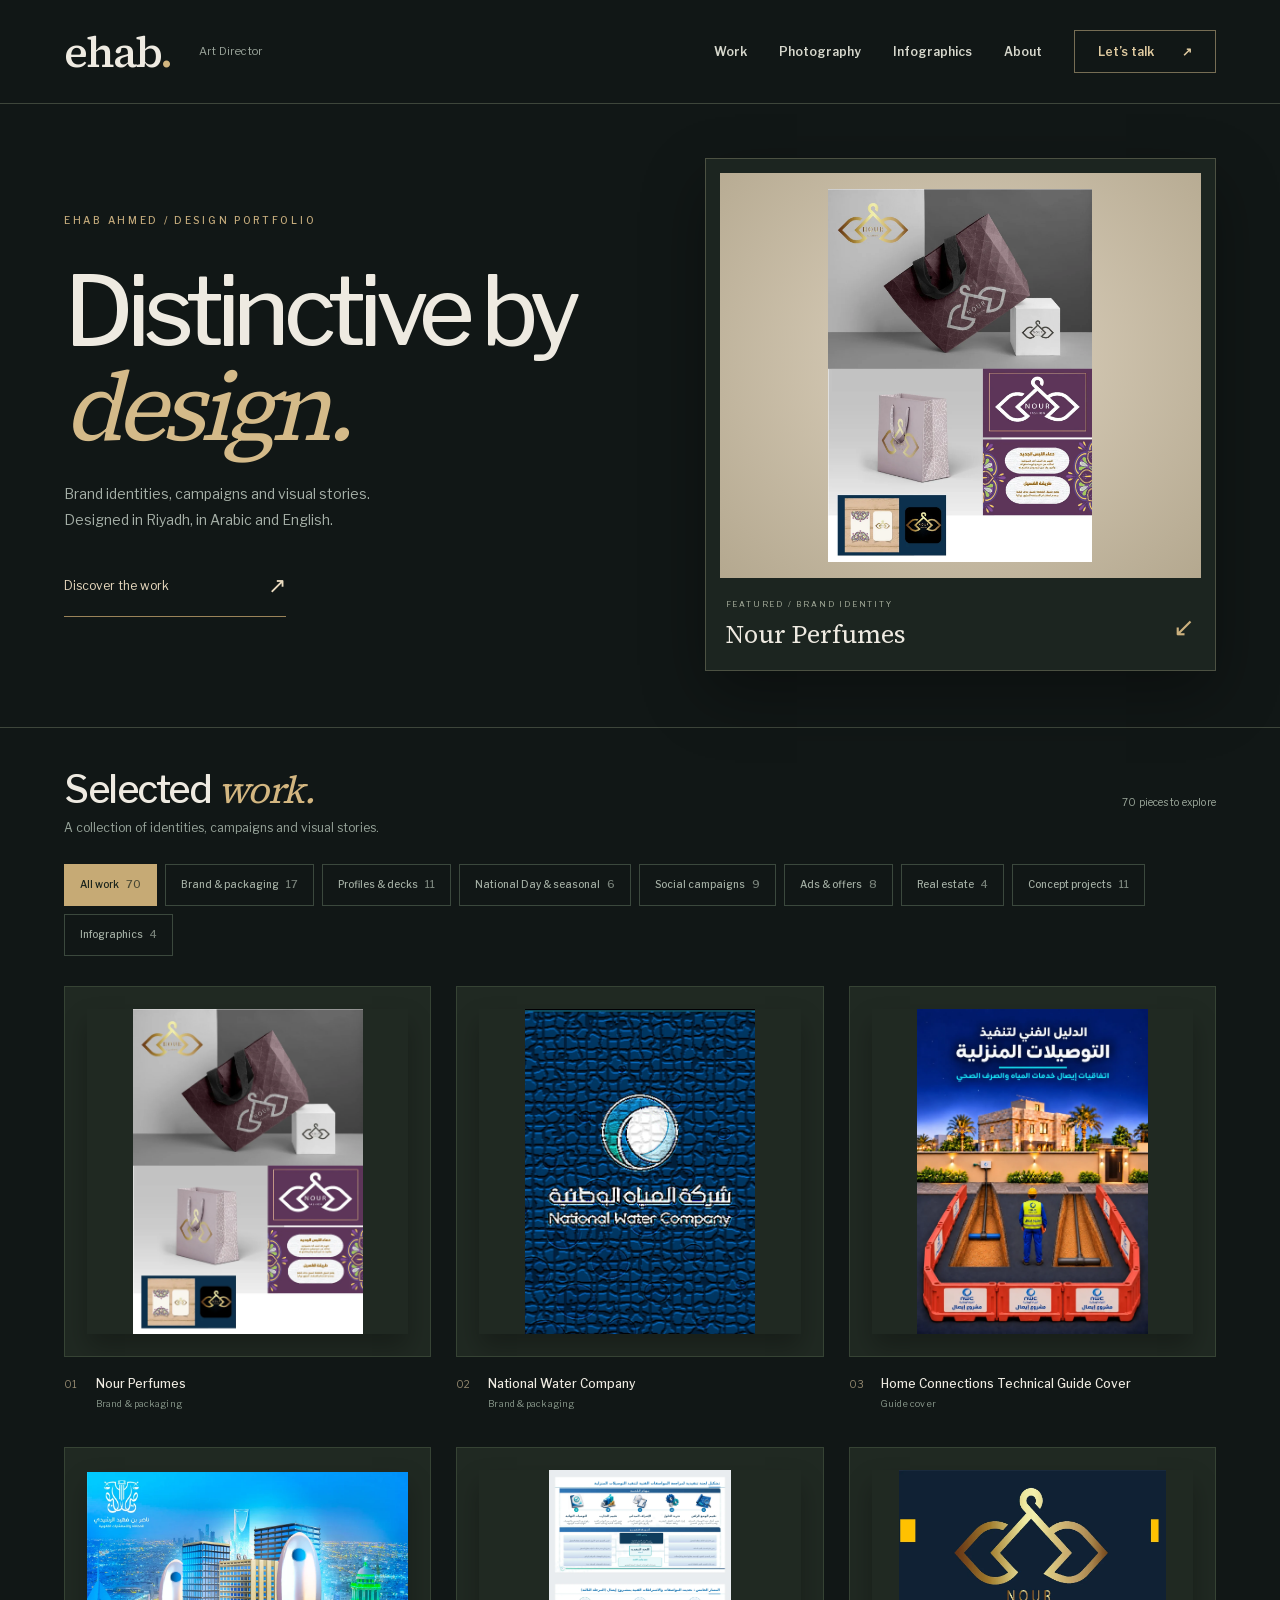
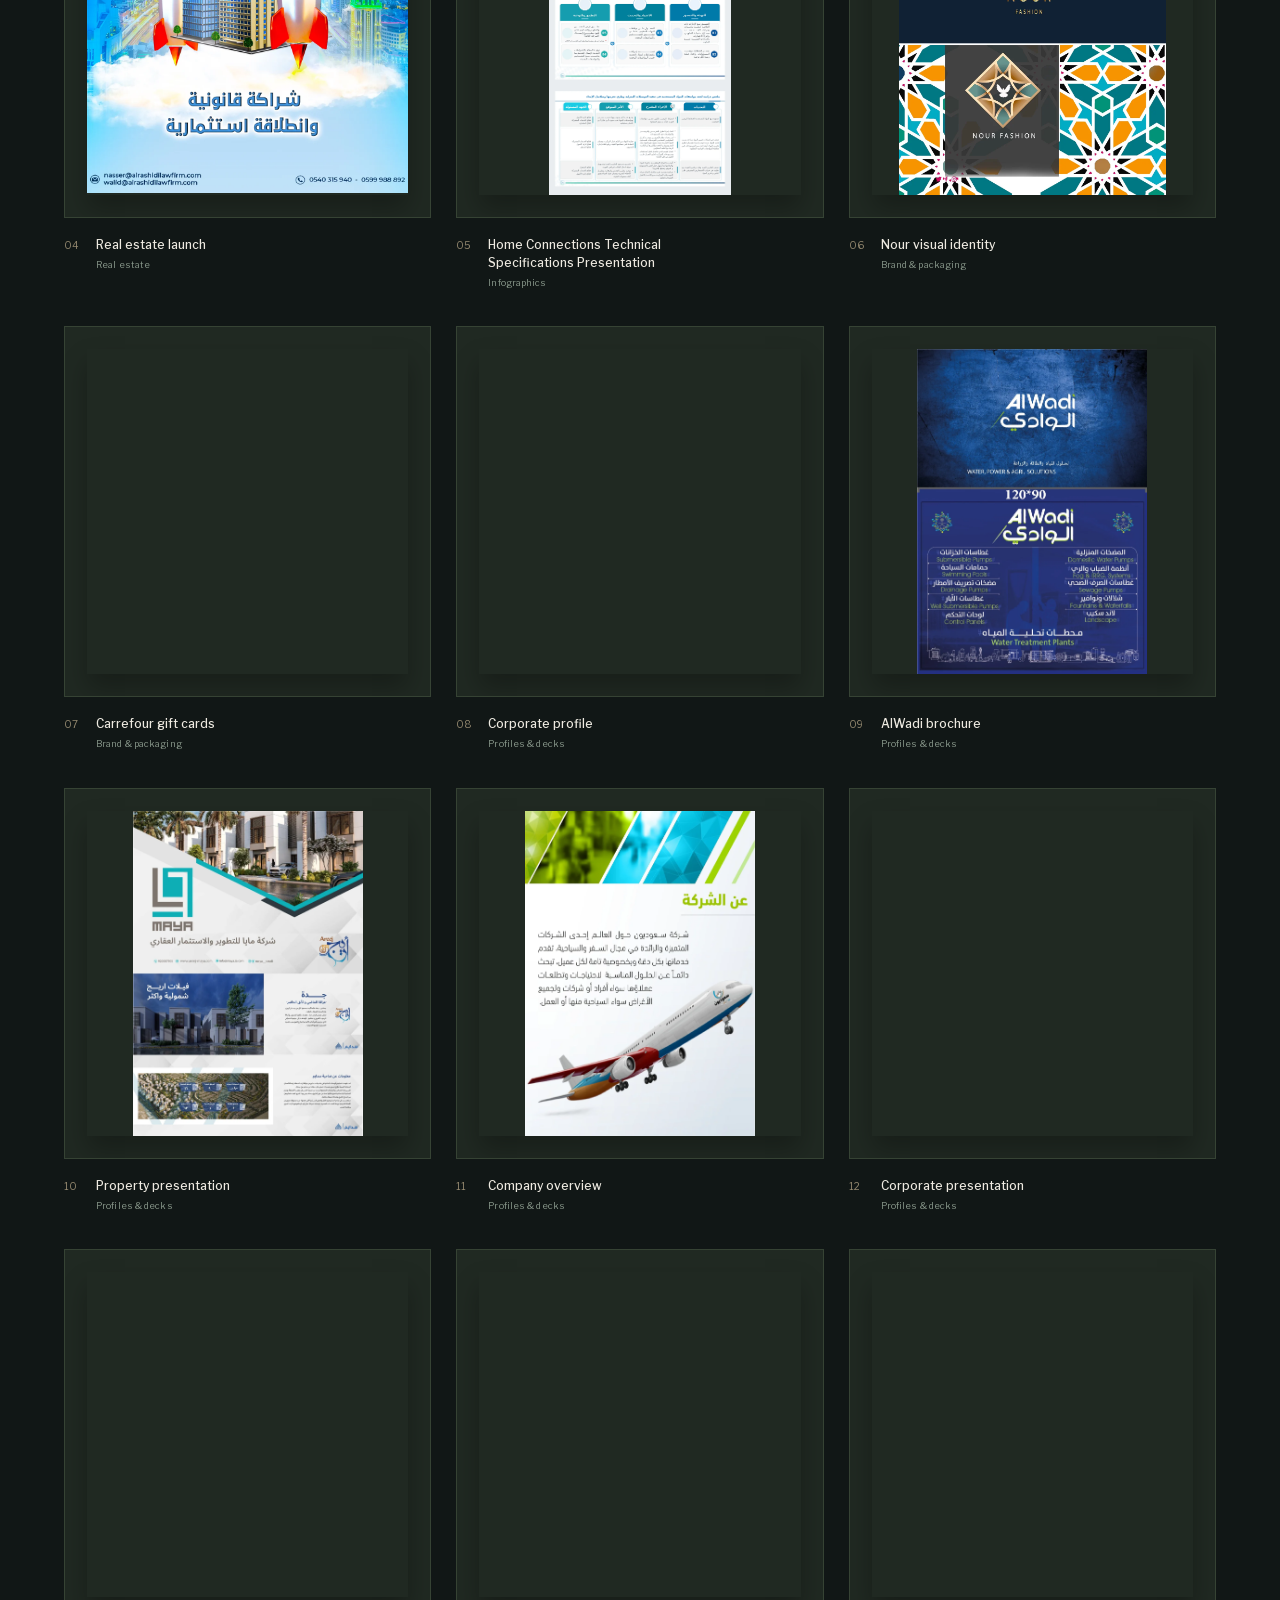
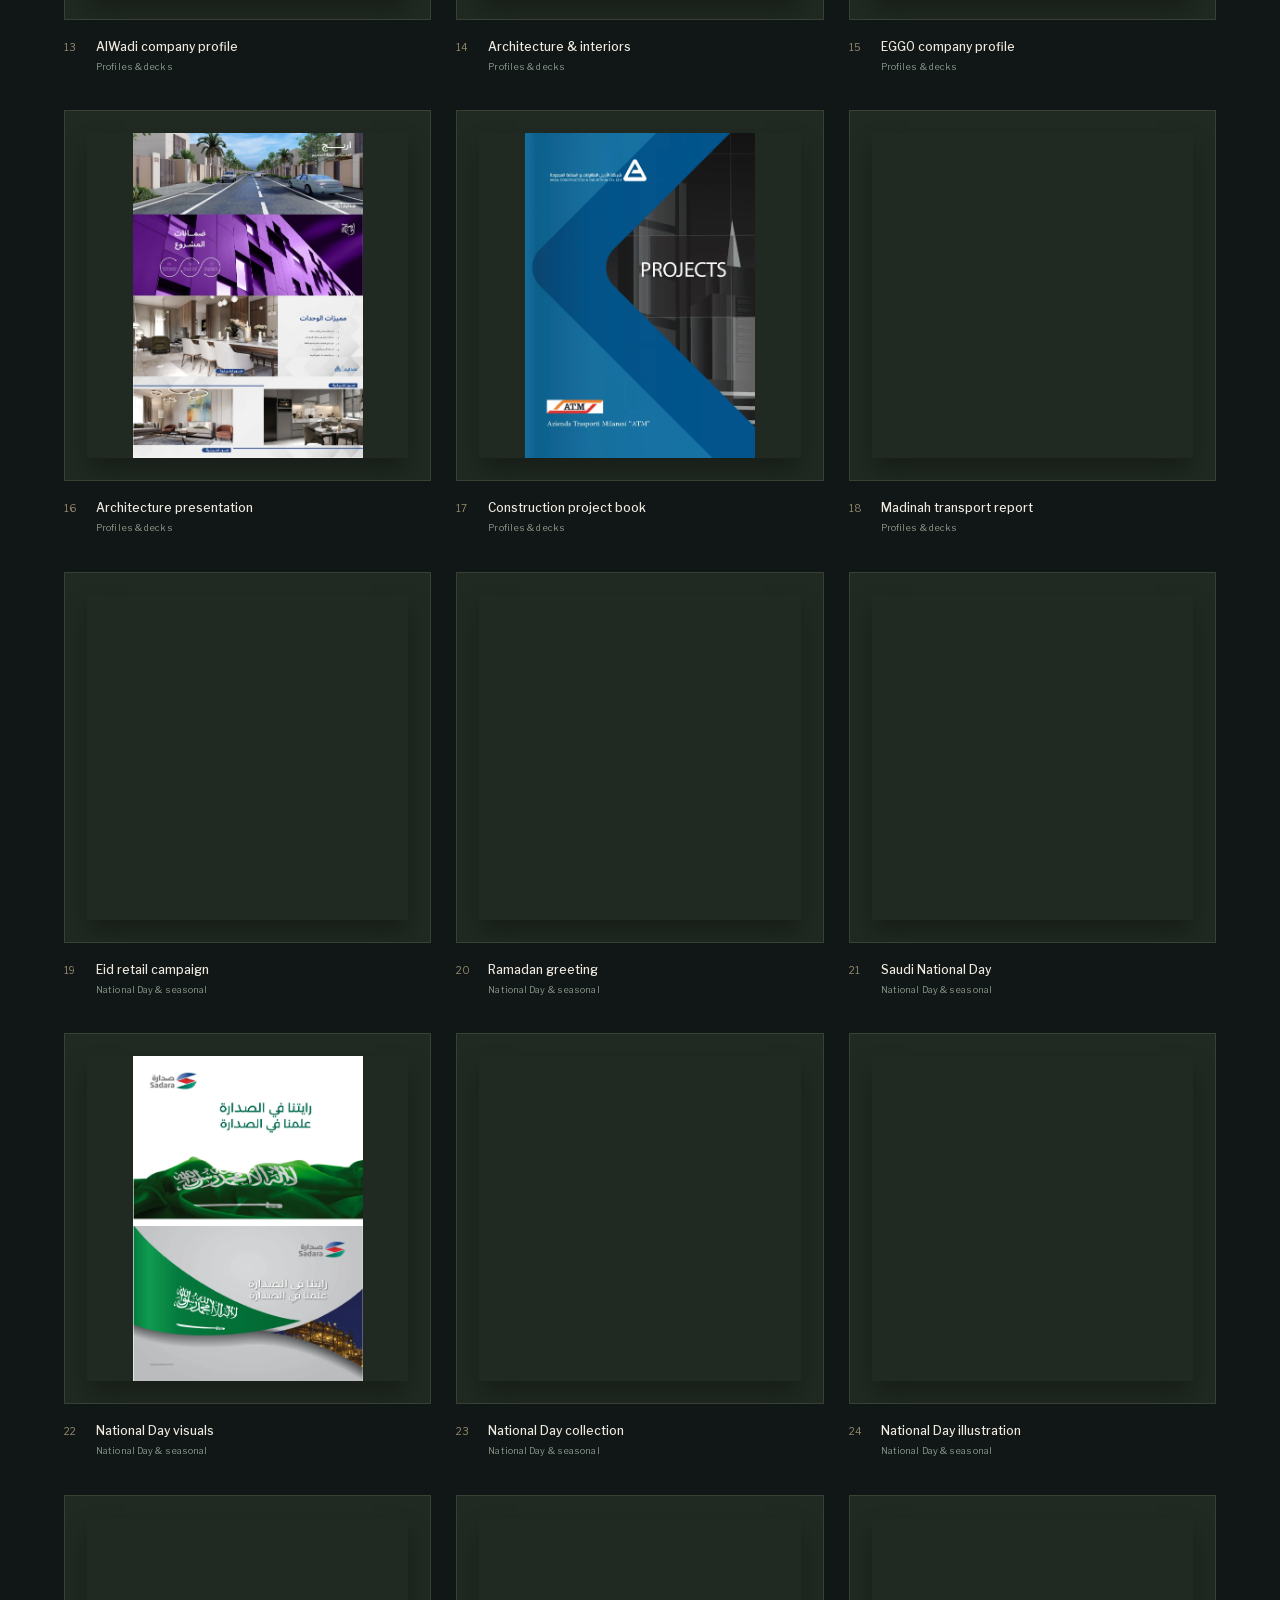
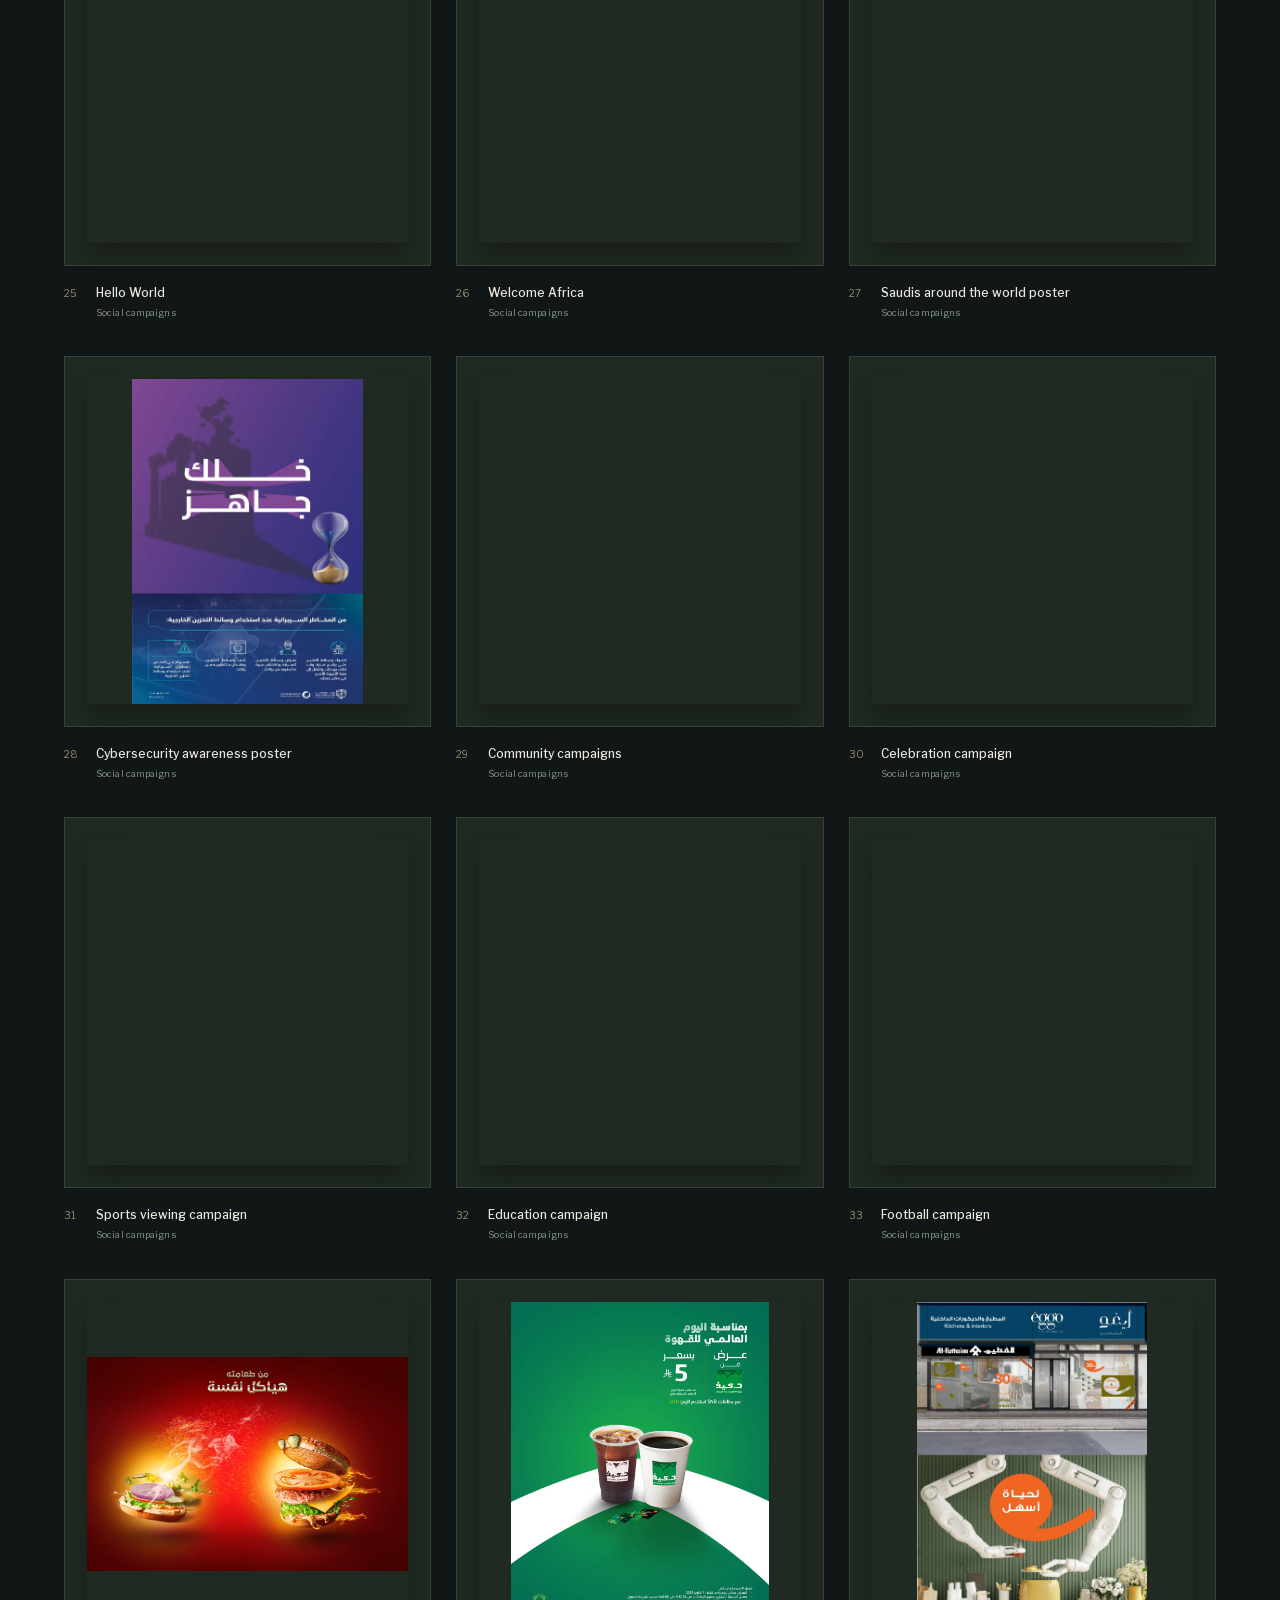
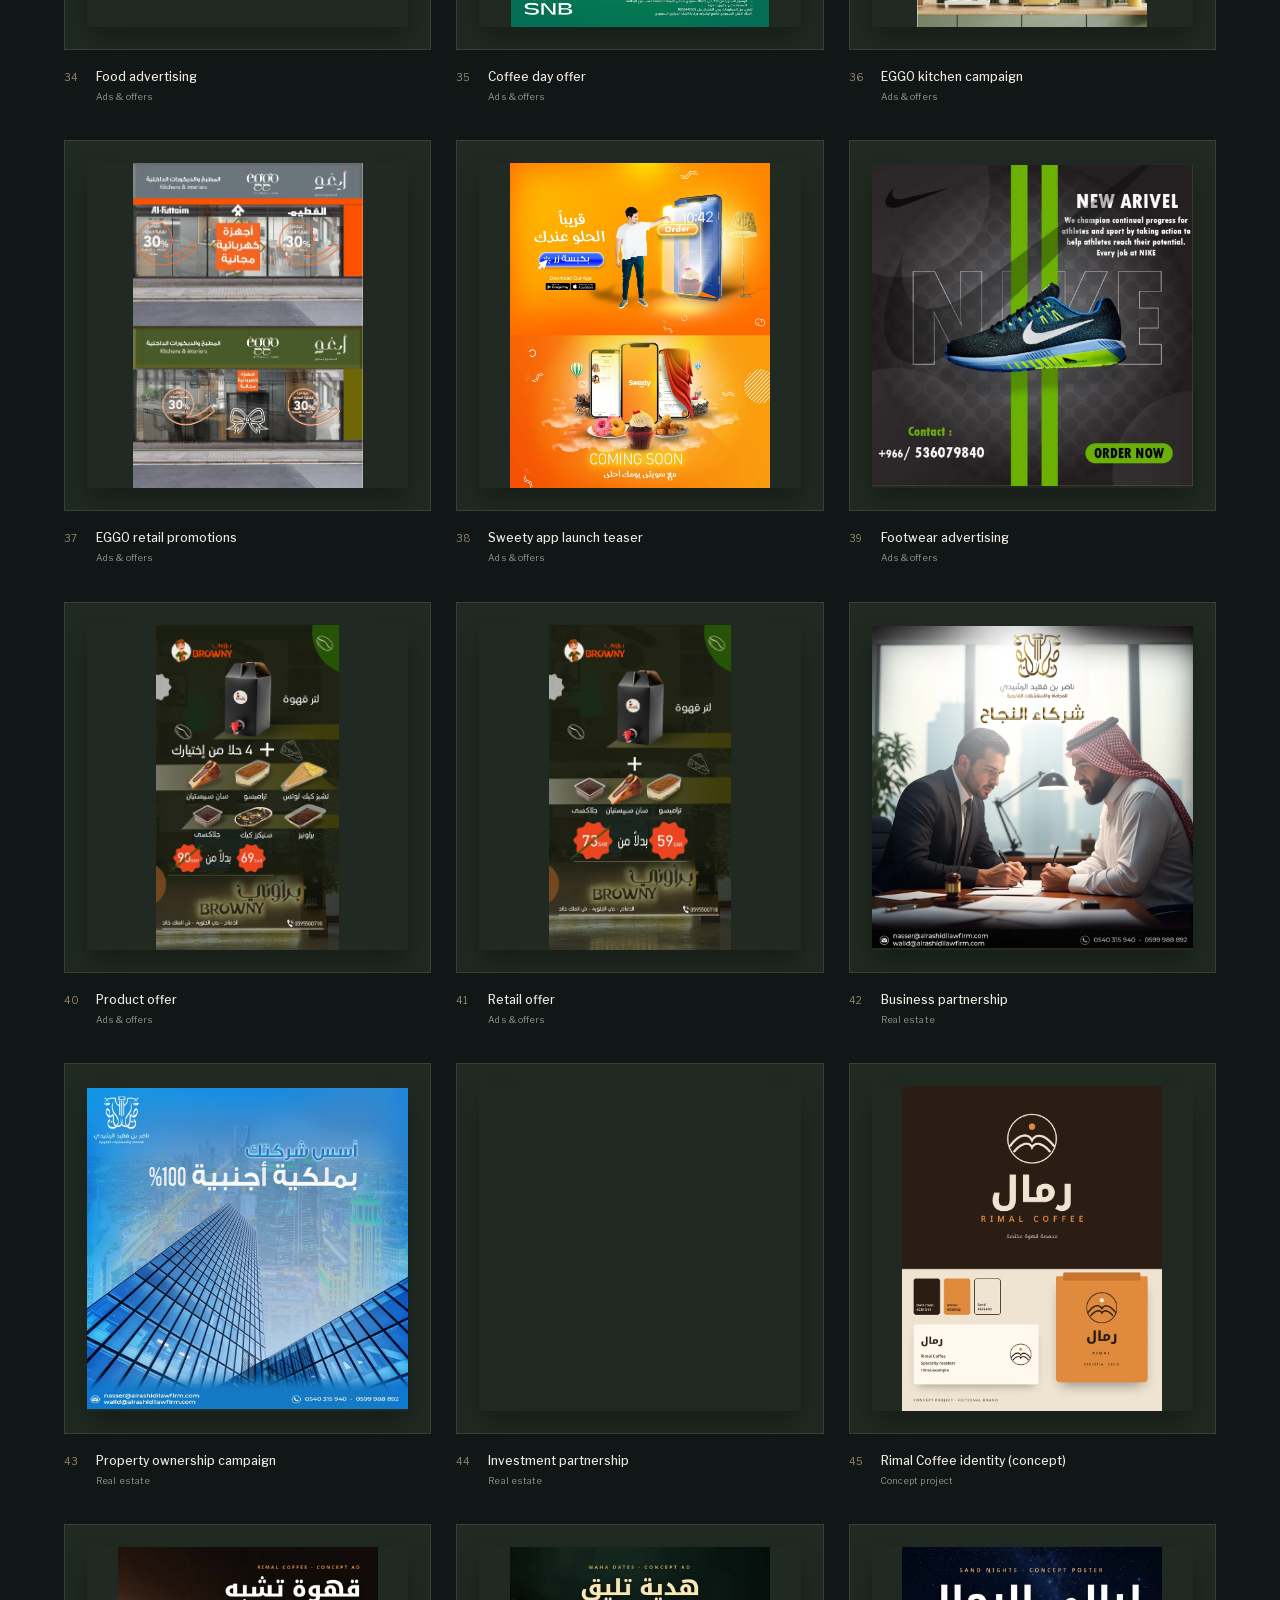
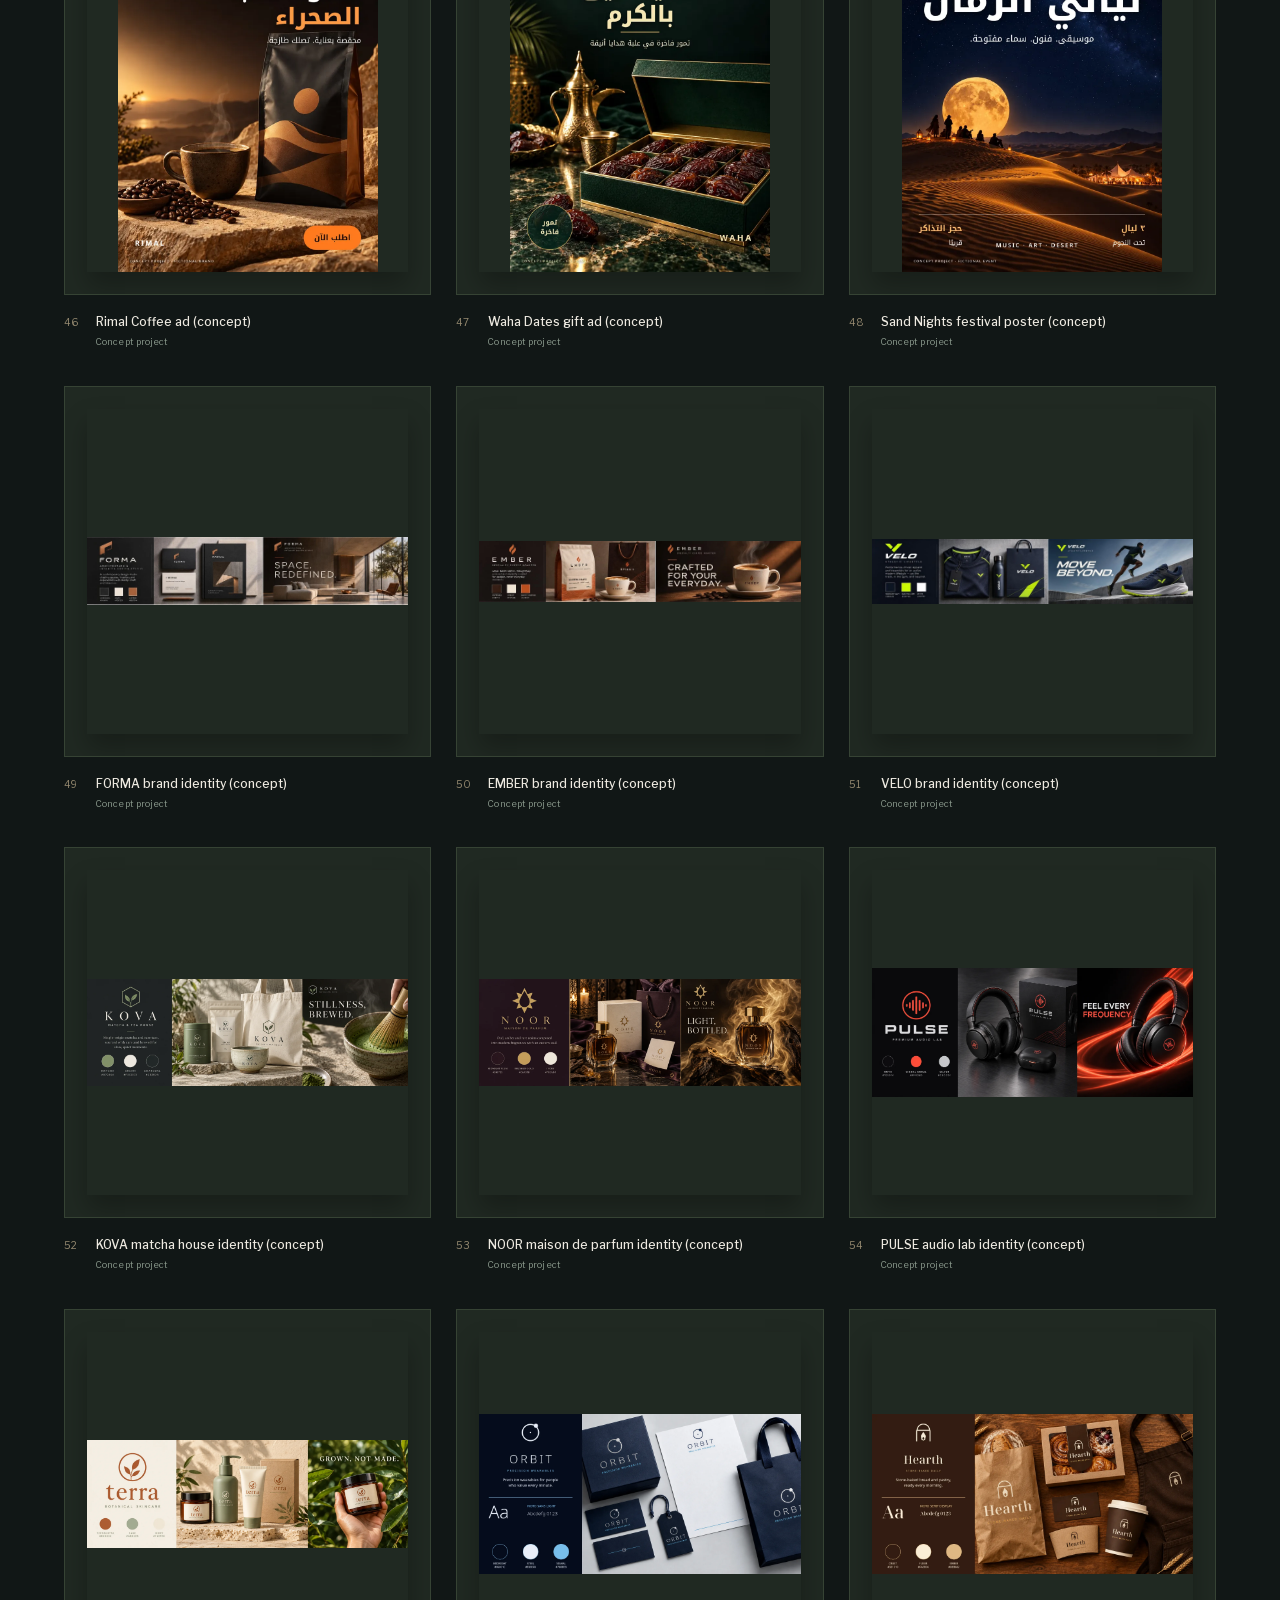
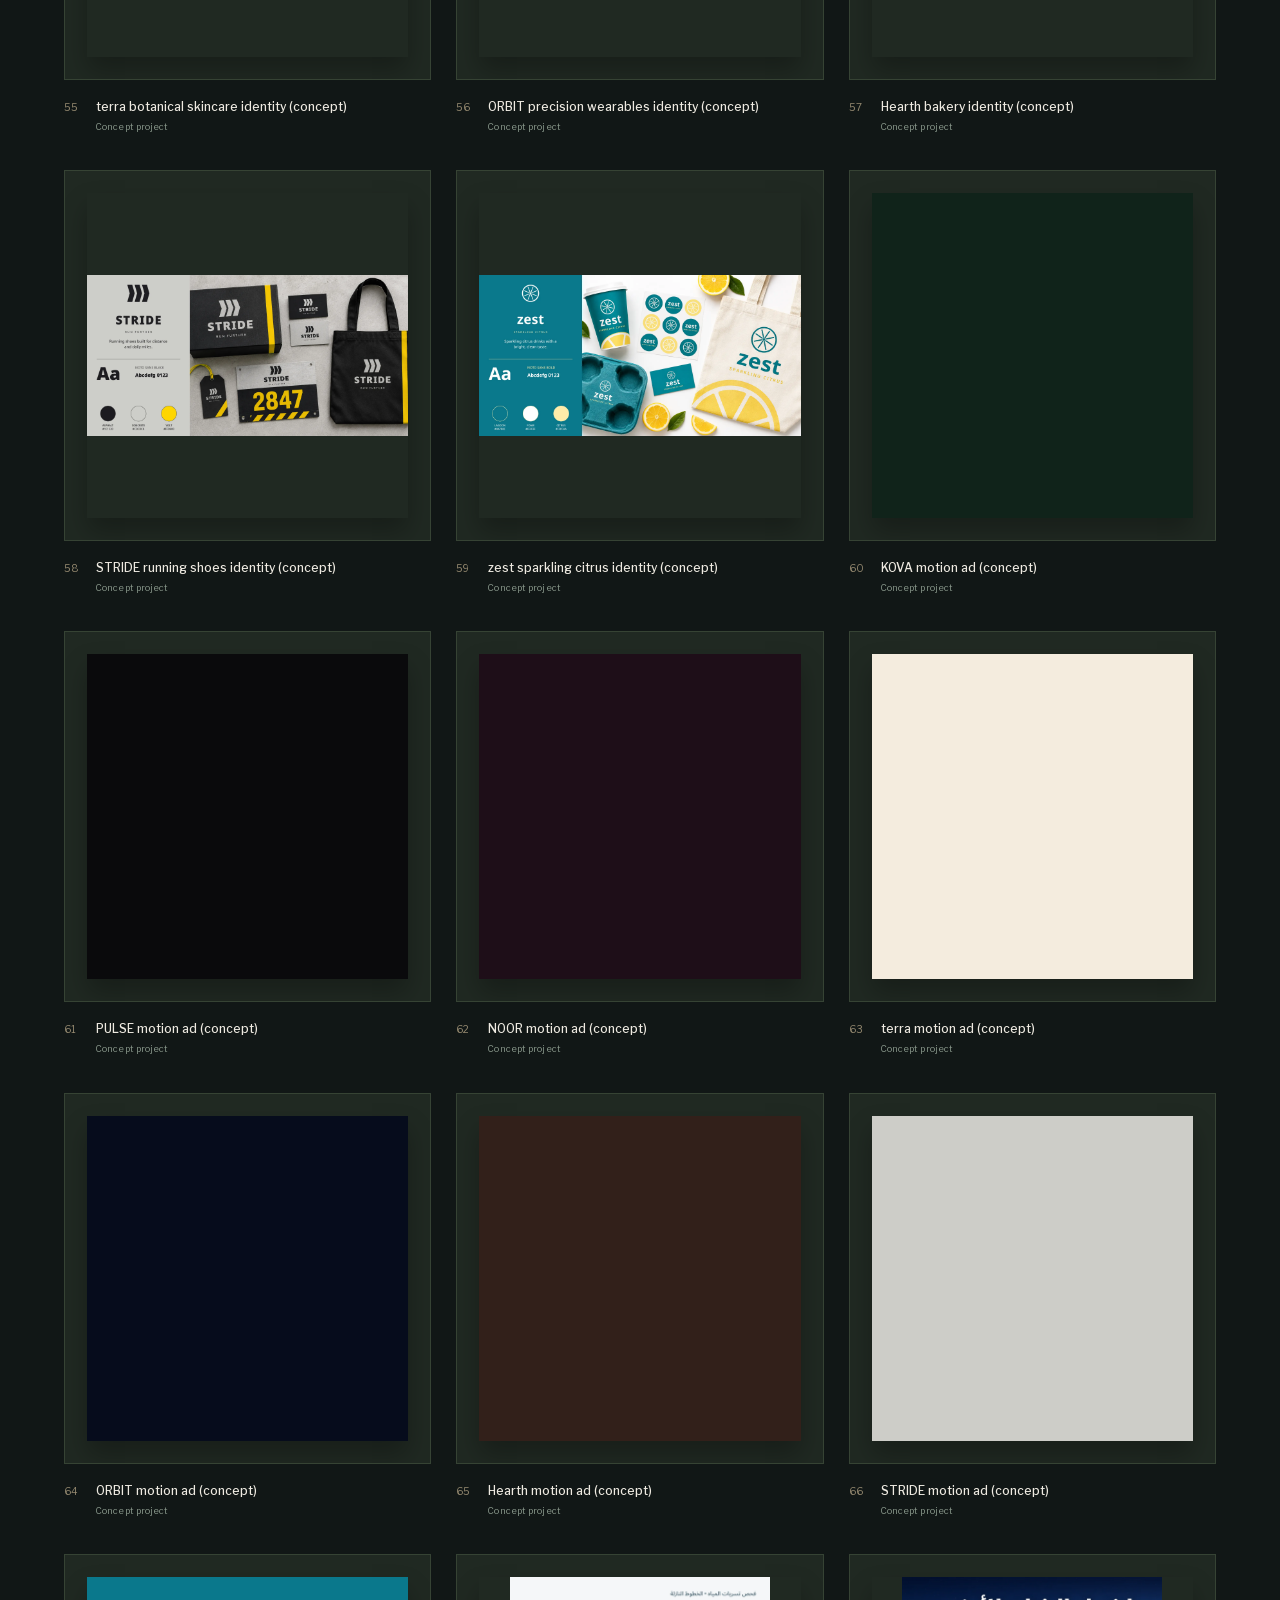
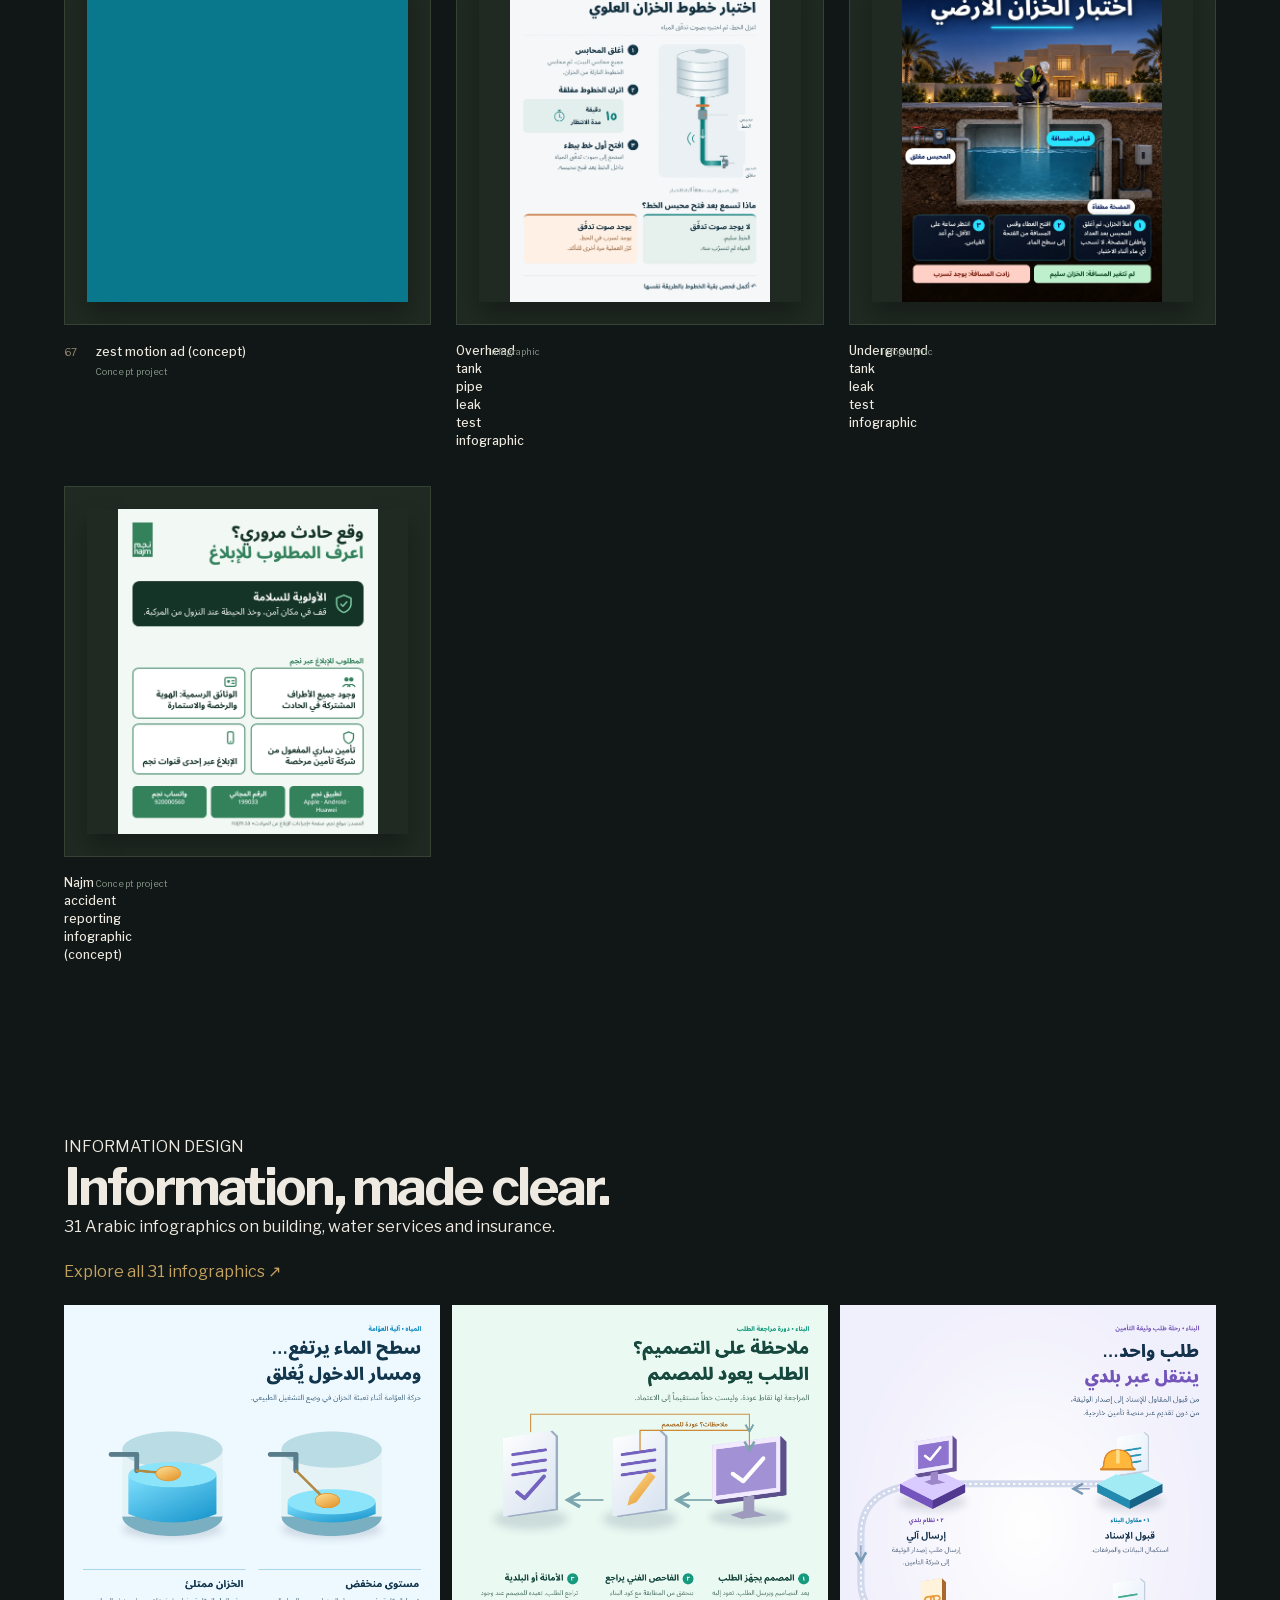
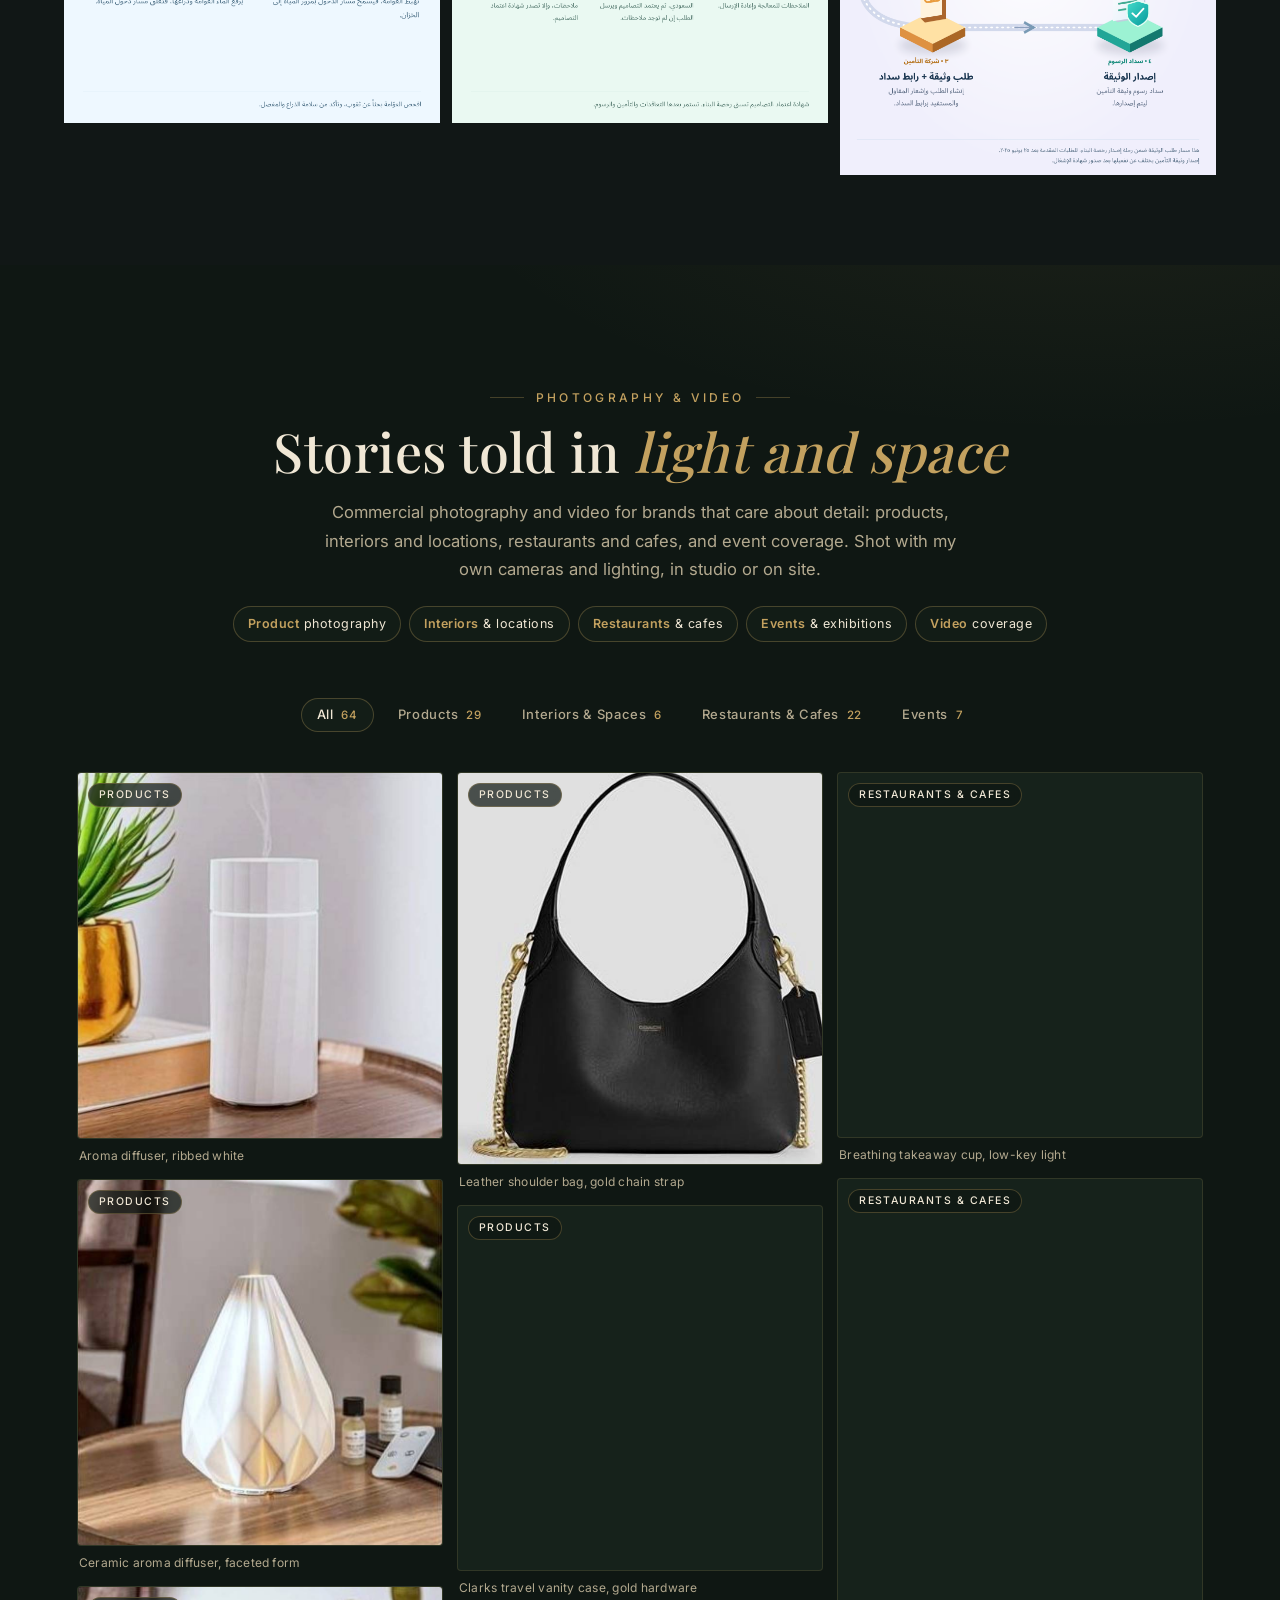
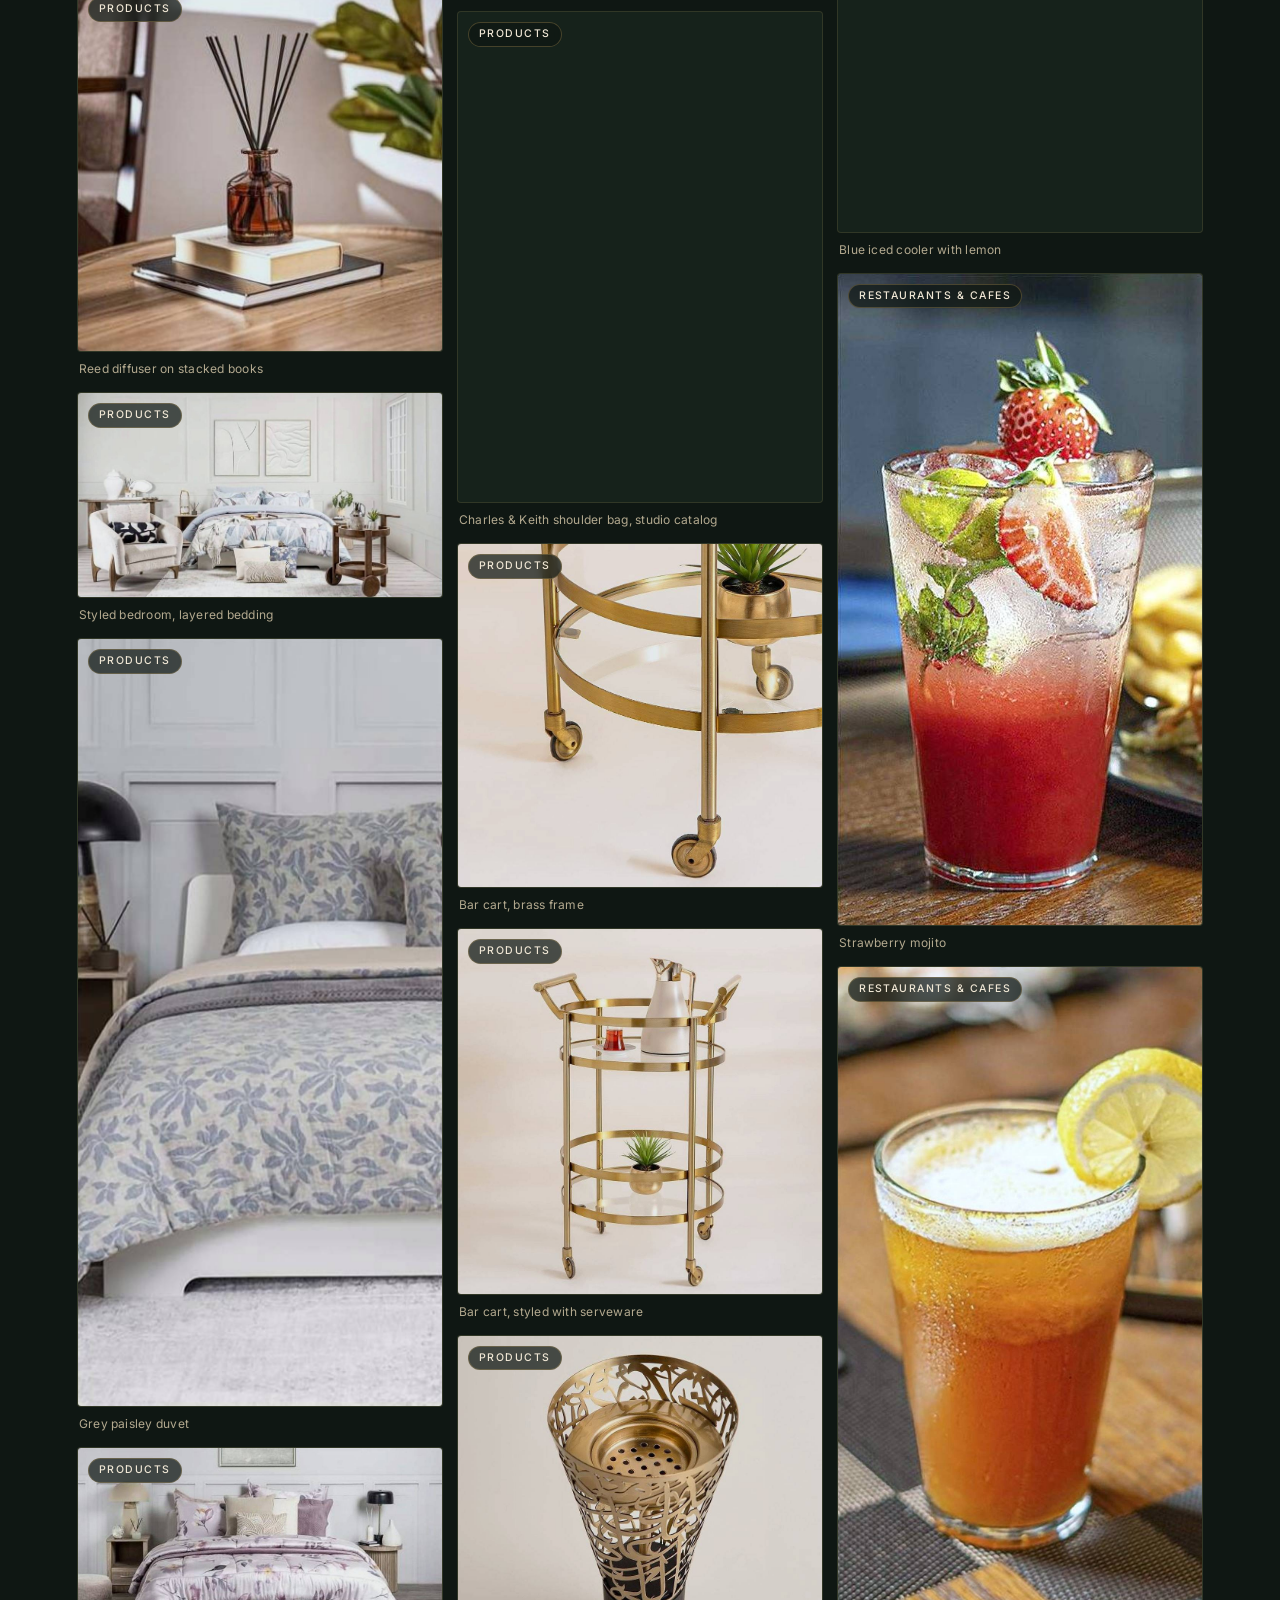
==== commit 833c04f0: "Fix guide cover caption badge, remove concept disclaimers" ====
--- a/index.html
+++ b/index.html
@@ -1151,9 +1151,9 @@
 <section aria-labelledby="work-title" class="work-section wrap" id="work"><div class="section-heading"><div><h2 id="work-title">Selected <em>work.</em></h2><p>A collection of identities, campaigns and visual stories.</p></div><span class="work-count" id="work-count">66 pieces to explore</span></div>
 <div aria-label="Filter work" class="filters" hidden="" role="group"><button aria-pressed="true" data-filter="All" type="button">All work <span>70</span></button><button aria-pressed="false" data-filter="Brand &amp; packaging" type="button">Brand &amp; packaging <span>17</span></button><button aria-pressed="false" data-filter="Profiles &amp; decks" type="button">Profiles &amp; decks <span>11</span></button><button aria-pressed="false" data-filter="National Day &amp; seasonal" type="button">National Day &amp; seasonal <span>6</span></button><button aria-pressed="false" data-filter="Social campaigns" type="button">Social campaigns <span>9</span></button><button aria-pressed="false" data-filter="Ads &amp; offers" type="button">Ads &amp; offers <span>8</span></button><button aria-pressed="false" data-filter="Real estate" type="button">Real estate <span>4</span></button><button aria-pressed="false" data-filter="Concept projects" type="button">Concept projects <span>11</span></button><button aria-pressed="false" data-filter="Infographics" type="button">Infographics <span>4</span></button></div><p class="sr-only" id="filter-status" role="status"></p>
 <div class="project-grid">
-<article class="project" data-category="Brand &amp; packaging"><a aria-label="View Nour Perfumes" class="project-art" data-category="Brand &amp; packaging" data-title="Nour Perfumes" href="https://ehabismail040.github.io/gallery/13.jpg"><img alt="Nour Perfumes — graphic design by Ehab Ahmed" decoding="async" height="1400" loading="lazy" src="assets/13.webp" width="990"/><span class="view-art">View artwork <span aria-hidden="true">↗</span></span></a><div class="project-caption"><span class="project-number">01</span><h3>Nour Perfumes</h3><span>Brand &amp; packaging</span></div></article><article class="project" data-category="Brand &amp; packaging"><a aria-label="View National Water Company" class="project-art" data-category="Brand &amp; packaging" data-title="National Water Company" href="https://ehabismail040.github.io/gallery/19.jpg"><img alt="National Water Company — graphic design by Ehab Ahmed" decoding="async" height="1400" loading="lazy" src="assets/19.webp" width="990"/><span class="view-art">View artwork <span aria-hidden="true">↗</span></span></a><div class="project-caption"><span class="project-number">02</span><h3>National Water Company</h3><span>Brand &amp; packaging</span></div></article><article class="project" data-category="Brand &amp; packaging"><a aria-label="View Home Connections Technical Guide Cover" class="project-art" data-category="Brand &amp; packaging" data-title="Home Connections Technical Guide Cover" href="https://ehabismail040.github.io/assets/info-connections.svg"><img alt="Cover design for the technical guide to household water connections, in Arabic" decoding="async" height="1486" loading="lazy" src="assets/info-connections.svg" width="1059"/><span class="view-art">View artwork <span aria-hidden="true">↗</span></span></a><div class="project-caption"><h3>Home Connections Technical Guide Cover</h3><span>Guide cover</span></div></article><article class="project" data-category="Real estate"><a aria-label="View Real estate launch" class="project-art" data-category="Real estate" data-title="Real estate launch" href="https://ehabismail040.github.io/gallery/38.jpg"><img alt="Real estate launch — graphic design by Ehab Ahmed" decoding="async" height="1000" loading="lazy" src="assets/38.webp" width="1000"/><span class="view-art">View artwork <span aria-hidden="true">↗</span></span></a><div class="project-caption"><span class="project-number">03</span><h3>Real estate launch</h3><span>Real estate</span></div></article><article class="project" data-category="Infographics"><a aria-label="View technical presentation" class="project-art" data-category="Infographics" data-title="Home Connections Technical Specifications Presentation" href="https://ehabismail040.github.io/assets/technical-presentation.svg?v=names-removed-3635a65"><img alt="Previews from the Home Connections Technical Specifications Presentation" decoding="async" height="3220" loading="lazy" src="assets/technical-presentation.svg?v=names-removed-3635a65" width="1800"/><span class="view-art">View artwork <span aria-hidden="true">↗</span></span></a><div class="project-caption"><span class="project-number">04</span><h3>Home Connections Technical Specifications Presentation</h3><span>Infographics</span></div></article><article class="project" data-category="Brand &amp; packaging"><a aria-label="View Nour visual identity" class="project-art" data-category="Brand &amp; packaging" data-title="Nour visual identity" href="https://ehabismail040.github.io/gallery/12.jpg"><img alt="Nour visual identity — graphic design by Ehab Ahmed" decoding="async" height="1219" loading="lazy" src="assets/12.webp" width="1000"/><span class="view-art">View artwork <span aria-hidden="true">↗</span></span></a><div class="project-caption"><span class="project-number">05</span><h3>Nour visual identity</h3><span>Brand &amp; packaging</span></div></article><article class="project" data-category="Brand &amp; packaging"><a aria-label="View Carrefour gift cards" class="project-art" data-category="Brand &amp; packaging" data-title="Carrefour gift cards" href="https://ehabismail040.github.io/gallery/1.jpg"><img alt="Carrefour gift cards — graphic design by Ehab Ahmed" decoding="async" height="1181" loading="lazy" src="assets/1.webp" width="1000"/><span class="view-art">View artwork <span aria-hidden="true">↗</span></span></a><div class="project-caption"><span class="project-number">06</span><h3>Carrefour gift cards</h3><span>Brand &amp; packaging</span></div></article><article class="project" data-category="Profiles &amp; decks"><a aria-label="View Corporate profile" class="project-art" data-category="Profiles &amp; decks" data-title="Corporate profile" href="https://ehabismail040.github.io/gallery/4.jpg"><img alt="Corporate profile — graphic design by Ehab Ahmed" decoding="async" height="1400" loading="lazy" src="assets/4.webp" width="990"/><span class="view-art">View artwork <span aria-hidden="true">↗</span></span></a><div class="project-caption"><span class="project-number">07</span><h3>Corporate profile</h3><span>Profiles &amp; decks</span></div></article><article class="project" data-category="Profiles &amp; decks"><a aria-label="View AlWadi brochure" class="project-art" data-category="Profiles &amp; decks" data-title="AlWadi brochure" href="https://ehabismail040.github.io/gallery/9.jpg"><img alt="AlWadi brochure — graphic design by Ehab Ahmed" decoding="async" height="1400" loading="lazy" src="assets/9.webp" width="990"/><span class="view-art">View artwork <span aria-hidden="true">↗</span></span></a><div class="project-caption"><span class="project-number">08</span><h3>AlWadi brochure</h3><span>Profiles &amp; decks</span></div></article><article class="project" data-category="Profiles &amp; decks"><a aria-label="View Property presentation" class="project-art" data-category="Profiles &amp; decks" data-title="Property presentation" href="https://ehabismail040.github.io/gallery/17.jpg"><img alt="Property presentation — graphic design by Ehab Ahmed" decoding="async" height="1400" loading="lazy" src="assets/17.webp" width="990"/><span class="view-art">View artwork <span aria-hidden="true">↗</span></span></a><div class="project-caption"><span class="project-number">09</span><h3>Property presentation</h3><span>Profiles &amp; decks</span></div></article><article class="project" data-category="Profiles &amp; decks"><a aria-label="View Company overview" class="project-art" data-category="Profiles &amp; decks" data-title="Company overview" href="https://ehabismail040.github.io/gallery/3.jpg"><img alt="Company overview — graphic design by Ehab Ahmed" decoding="async" height="1400" loading="lazy" src="assets/3.webp" width="990"/><span class="view-art">View artwork <span aria-hidden="true">↗</span></span></a><div class="project-caption"><span class="project-number">10</span><h3>Company overview</h3><span>Profiles &amp; decks</span></div></article><article class="project" data-category="Profiles &amp; decks"><a aria-label="View Corporate presentation" class="project-art" data-category="Profiles &amp; decks" data-title="Corporate presentation" href="https://ehabismail040.github.io/gallery/5.jpg"><img alt="Corporate presentation — graphic design by Ehab Ahmed" decoding="async" height="1400" loading="lazy" src="assets/5.webp" width="990"/><span class="view-art">View artwork <span aria-hidden="true">↗</span></span></a><div class="project-caption"><span class="project-number">11</span><h3>Corporate presentation</h3><span>Profiles &amp; decks</span></div></article><article class="project" data-category="Profiles &amp; decks"><a aria-label="View AlWadi company profile" class="project-art" data-category="Profiles &amp; decks" data-title="AlWadi company profile" href="https://ehabismail040.github.io/gallery/10.jpg"><img alt="AlWadi company profile — graphic design by Ehab Ahmed" decoding="async" height="1400" loading="lazy" src="assets/10.webp" width="990"/><span class="view-art">View artwork <span aria-hidden="true">↗</span></span></a><div class="project-caption"><span class="project-number">12</span><h3>AlWadi company profile</h3><span>Profiles &amp; decks</span></div></article><article class="project" data-category="Profiles &amp; decks"><a aria-label="View Architecture &amp; interiors" class="project-art" data-category="Profiles &amp; decks" data-title="Architecture &amp; interiors" href="https://ehabismail040.github.io/gallery/11.jpg"><img alt="Architecture &amp; interiors — graphic design by Ehab Ahmed" decoding="async" height="1400" loading="lazy" src="assets/11.webp" width="990"/><span class="view-art">View artwork <span aria-hidden="true">↗</span></span></a><div class="project-caption"><span class="project-number">13</span><h3>Architecture &amp; interiors</h3><span>Profiles &amp; decks</span></div></article><article class="project" data-category="Profiles &amp; decks"><a aria-label="View EGGO company profile" class="project-art" data-category="Profiles &amp; decks" data-title="EGGO company profile" href="https://ehabismail040.github.io/gallery/14.jpg"><img alt="EGGO company profile — graphic design by Ehab Ahmed" decoding="async" height="1400" loading="lazy" src="assets/14.webp" width="990"/><span class="view-art">View artwork <span aria-hidden="true">↗</span></span></a><div class="project-caption"><span class="project-number">14</span><h3>EGGO company profile</h3><span>Profiles &amp; decks</span></div></article><article class="project" data-category="Profiles &amp; decks"><a aria-label="View Architecture presentation" class="project-art" data-category="Profiles &amp; decks" data-title="Architecture presentation" href="https://ehabismail040.github.io/gallery/18.jpg"><img alt="Architecture presentation — graphic design by Ehab Ahmed" decoding="async" height="1400" loading="lazy" src="assets/18.webp" width="990"/><span class="view-art">View artwork <span aria-hidden="true">↗</span></span></a><div class="project-caption"><span class="project-number">15</span><h3>Architecture presentation</h3><span>Profiles &amp; decks</span></div></article><article class="project" data-category="Profiles &amp; decks"><a aria-label="View Construction project book" class="project-art" data-category="Profiles &amp; decks" data-title="Construction project book" href="https://ehabismail040.github.io/gallery/27.jpg"><img alt="Construction project book — graphic design by Ehab Ahmed" decoding="async" height="1400" loading="lazy" src="assets/27.webp" width="990"/><span class="view-art">View artwork <span aria-hidden="true">↗</span></span></a><div class="project-caption"><span class="project-number">16</span><h3>Construction project book</h3><span>Profiles &amp; decks</span></div></article><article class="project" data-category="Profiles &amp; decks"><a aria-label="View Madinah transport report" class="project-art" data-category="Profiles &amp; decks" data-title="Madinah transport report" href="https://ehabismail040.github.io/gallery/28.jpg"><img alt="Madinah transport report — graphic design by Ehab Ahmed" decoding="async" height="1400" loading="lazy" src="assets/28.webp" width="990"/><span class="view-art">View artwork <span aria-hidden="true">↗</span></span></a><div class="project-caption"><span class="project-number">17</span><h3>Madinah transport report</h3><span>Profiles &amp; decks</span></div></article><article class="project" data-category="National Day &amp; seasonal"><a aria-label="View Eid retail campaign" class="project-art" data-category="National Day &amp; seasonal" data-title="Eid retail campaign" href="https://ehabismail040.github.io/gallery/29.jpg"><img alt="Eid retail campaign — graphic design by Ehab Ahmed" decoding="async" height="562" loading="lazy" src="assets/29.webp" width="1000"/><span class="view-art">View artwork <span aria-hidden="true">↗</span></span></a><div class="project-caption"><span class="project-number">18</span><h3>Eid retail campaign</h3><span>National Day &amp; seasonal</span></div></article><article class="project" data-category="National Day &amp; seasonal"><a aria-label="View Ramadan greeting" class="project-art" data-category="National Day &amp; seasonal" data-title="Ramadan greeting" href="https://ehabismail040.github.io/gallery/41.jpg"><img alt="Ramadan greeting — graphic design by Ehab Ahmed" decoding="async" height="563" loading="lazy" src="assets/41.webp" width="1000"/><span class="view-art">View artwork <span aria-hidden="true">↗</span></span></a><div class="project-caption"><span class="project-number">19</span><h3>Ramadan greeting</h3><span>National Day &amp; seasonal</span></div></article><article class="project" data-category="National Day &amp; seasonal"><a aria-label="View Saudi National Day" class="project-art" data-category="National Day &amp; seasonal" data-title="Saudi National Day" href="https://ehabismail040.github.io/gallery/6.jpg"><img alt="Saudi National Day — graphic design by Ehab Ahmed" decoding="async" height="1400" loading="lazy" src="assets/6.webp" width="990"/><span class="view-art">View artwork <span aria-hidden="true">↗</span></span></a><div class="project-caption"><span class="project-number">20</span><h3>Saudi National Day</h3><span>National Day &amp; seasonal</span></div></article><article class="project" data-category="National Day &amp; seasonal"><a aria-label="View National Day visuals" class="project-art" data-category="National Day &amp; seasonal" data-title="National Day visuals" href="https://ehabismail040.github.io/gallery/7.jpg"><img alt="National Day visuals — graphic design by Ehab Ahmed" decoding="async" height="1400" loading="lazy" src="assets/7.webp" width="990"/><span class="view-art">View artwork <span aria-hidden="true">↗</span></span></a><div class="project-caption"><span class="project-number">21</span><h3>National Day visuals</h3><span>National Day &amp; seasonal</span></div></article><article class="project" data-category="National Day &amp; seasonal"><a aria-label="View National Day collection" class="project-art" data-category="National Day &amp; seasonal" data-title="National Day collection" href="https://ehabismail040.github.io/gallery/8.jpg"><img alt="National Day collection — graphic design by Ehab Ahmed" decoding="async" height="1400" loading="lazy" src="assets/8.webp" width="990"/><span class="view-art">View artwork <span aria-hidden="true">↗</span></span></a><div class="project-caption"><span class="project-number">22</span><h3>National Day collection</h3><span>National Day &amp; seasonal</span></div></article><article class="project" data-category="National Day &amp; seasonal"><a aria-label="View National Day illustration" class="project-art" data-category="National Day &amp; seasonal" data-title="National Day illustration" href="https://ehabismail040.github.io/gallery/21.jpg"><img alt="National Day illustration — graphic design by Ehab Ahmed" decoding="async" height="1400" loading="lazy" src="assets/21.webp" width="990"/><span class="view-art">View artwork <span aria-hidden="true">↗</span></span></a><div class="project-caption"><span class="project-number">23</span><h3>National Day illustration</h3><span>National Day &amp; seasonal</span></div></article><article class="project" data-category="Social campaigns"><a aria-label="View Hello World" class="project-art" data-category="Social campaigns" data-title="Hello World" href="https://ehabismail040.github.io/gallery/23.jpg"><img alt="Hello World — graphic design by Ehab Ahmed" decoding="async" height="1400" loading="lazy" src="assets/23.webp" width="990"/><span class="view-art">View artwork <span aria-hidden="true">↗</span></span></a><div class="project-caption"><span class="project-number">24</span><h3>Hello World</h3><span>Social campaigns</span></div></article><article class="project" data-category="Social campaigns"><a aria-label="View Welcome Africa" class="project-art" data-category="Social campaigns" data-title="Welcome Africa" href="https://ehabismail040.github.io/gallery/31.jpg"><img alt="Welcome Africa — graphic design by Ehab Ahmed" decoding="async" height="1400" loading="lazy" src="assets/31.webp" width="990"/><span class="view-art">View artwork <span aria-hidden="true">↗</span></span></a><div class="project-caption"><span class="project-number">25</span><h3>Welcome Africa</h3><span>Social campaigns</span></div></article><article class="project" data-category="Social campaigns"><a aria-label="View Saudis around the world poster" class="project-art" data-category="Social campaigns" data-title="Saudis around the world poster" href="https://ehabismail040.github.io/gallery/2.jpg"><img alt="Saudis around the world poster — graphic design by Ehab Ahmed" decoding="async" height="1400" loading="lazy" src="assets/2.webp" width="990"/><span class="view-art">View artwork <span aria-hidden="true">↗</span></span></a><div class="project-caption"><span class="project-number">26</span><h3>Saudis around the world poster</h3><span>Social campaigns</span></div></article><article class="project" data-category="Social campaigns"><a aria-label="View Cybersecurity awareness poster" class="project-art" data-category="Social campaigns" data-title="Cybersecurity awareness poster" href="https://ehabismail040.github.io/gallery/20.jpg"><img alt="Cybersecurity awareness poster — graphic design by Ehab Ahmed" decoding="async" height="1400" loading="lazy" src="assets/20.webp" width="993"/><span class="view-art">View artwork <span aria-hidden="true">↗</span></span></a><div class="project-caption"><span class="project-number">27</span><h3>Cybersecurity awareness poster</h3><span>Social campaigns</span></div></article><article class="project" data-category="Social campaigns"><a aria-label="View Community campaigns" class="project-art" data-category="Social campaigns" data-title="Community campaigns" href="https://ehabismail040.github.io/gallery/22.jpg"><img alt="Community campaigns — graphic design by Ehab Ahmed" decoding="async" height="1400" loading="lazy" src="assets/22.webp" width="990"/><span class="view-art">View artwork <span aria-hidden="true">↗</span></span></a><div class="project-caption"><span class="project-number">28</span><h3>Community campaigns</h3><span>Social campaigns</span></div></article><article class="project" data-category="Social campaigns"><a aria-label="View Celebration campaign" class="project-art" data-category="Social campaigns" data-title="Celebration campaign" href="https://ehabismail040.github.io/gallery/24.jpg"><img alt="Celebration campaign — graphic design by Ehab Ahmed" decoding="async" height="1400" loading="lazy" src="assets/24.webp" width="990"/><span class="view-art">View artwork <span aria-hidden="true">↗</span></span></a><div class="project-caption"><span class="project-number">29</span><h3>Celebration campaign</h3><span>Social campaigns</span></div></article><article class="project" data-category="Social campaigns"><a aria-label="View Sports viewing campaign" class="project-art" data-category="Social campaigns" data-title="Sports viewing campaign" href="https://ehabismail040.github.io/gallery/25.jpg"><img alt="Sports viewing campaign — graphic design by Ehab Ahmed" decoding="async" height="1116" loading="lazy" src="assets/25.webp" width="1000"/><span class="view-art">View artwork <span aria-hidden="true">↗</span></span></a><div class="project-caption"><span class="project-number">30</span><h3>Sports viewing campaign</h3><span>Social campaigns</span></div></article><article class="project" data-category="Social campaigns"><a aria-label="View Education campaign" class="project-art" data-category="Social campaigns" data-title="Education campaign" href="https://ehabismail040.github.io/gallery/32.jpg"><img alt="Education campaign — graphic design by Ehab Ahmed" decoding="async" height="1000" loading="lazy" src="assets/32.webp" width="1000"/><span class="view-art">View artwork <span aria-hidden="true">↗</span></span></a><div class="project-caption"><span class="project-number">31</span><h3>Education campaign</h3><span>Social campaigns</span></div></article><article class="project" data-category="Social campaigns"><a aria-label="View Football campaign" class="project-art" data-category="Social campaigns" data-title="Football campaign" href="https://ehabismail040.github.io/gallery/33.jpg"><img alt="Football campaign — graphic design by Ehab Ahmed" decoding="async" height="1136" loading="lazy" src="assets/33.webp" width="1000"/><span class="view-art">View artwork <span aria-hidden="true">↗</span></span></a><div class="project-caption"><span class="project-number">32</span><h3>Football campaign</h3><span>Social campaigns</span></div></article><article class="project" data-category="Ads &amp; offers"><a aria-label="View Food advertising" class="project-art" data-category="Ads &amp; offers" data-title="Food advertising" href="https://ehabismail040.github.io/gallery/30.jpg"><img alt="Food advertising — graphic design by Ehab Ahmed" decoding="async" height="667" loading="lazy" src="assets/30.webp" width="1000"/><span class="view-art">View artwork <span aria-hidden="true">↗</span></span></a><div class="project-caption"><span class="project-number">33</span><h3>Food advertising</h3><span>Ads &amp; offers</span></div></article><article class="project" data-category="Ads &amp; offers"><a aria-label="View Coffee day offer" class="project-art" data-category="Ads &amp; offers" data-title="Coffee day offer" href="https://ehabismail040.github.io/gallery/40.jpg"><img alt="Coffee day offer — graphic design by Ehab Ahmed" decoding="async" height="1256" loading="lazy" src="assets/40.webp" width="1000"/><span class="view-art">View artwork <span aria-hidden="true">↗</span></span></a><div class="project-caption"><span class="project-number">34</span><h3>Coffee day offer</h3><span>Ads &amp; offers</span></div></article><article class="project" data-category="Ads &amp; offers"><a aria-label="View EGGO kitchen campaign" class="project-art" data-category="Ads &amp; offers" data-title="EGGO kitchen campaign" href="https://ehabismail040.github.io/gallery/15.jpg"><img alt="EGGO kitchen campaign — graphic design by Ehab Ahmed" decoding="async" height="1400" loading="lazy" src="assets/15.webp" width="990"/><span class="view-art">View artwork <span aria-hidden="true">↗</span></span></a><div class="project-caption"><span class="project-number">35</span><h3>EGGO kitchen campaign</h3><span>Ads &amp; offers</span></div></article><article class="project" data-category="Ads &amp; offers"><a aria-label="View EGGO retail promotions" class="project-art" data-category="Ads &amp; offers" data-title="EGGO retail promotions" href="https://ehabismail040.github.io/gallery/16.jpg"><img alt="EGGO retail promotions — graphic design by Ehab Ahmed" decoding="async" height="1400" loading="lazy" src="assets/16.webp" width="990"/><span class="view-art">View artwork <span aria-hidden="true">↗</span></span></a><div class="project-caption"><span class="project-number">36</span><h3>EGGO retail promotions</h3><span>Ads &amp; offers</span></div></article><article class="project" data-category="Ads &amp; offers"><a aria-label="View Sweety app launch teaser" class="project-art" data-category="Ads &amp; offers" data-title="Sweety app launch teaser" href="https://ehabismail040.github.io/gallery/34.jpg"><img alt="Sweety app launch teaser — graphic design by Ehab Ahmed" decoding="async" height="1248" loading="lazy" src="assets/34.webp" width="1000"/><span class="view-art">View artwork <span aria-hidden="true">↗</span></span></a><div class="project-caption"><span class="project-number">37</span><h3>Sweety app launch teaser</h3><span>Ads &amp; offers</span></div></article><article class="project" data-category="Ads &amp; offers"><a aria-label="View Footwear advertising" class="project-art" data-category="Ads &amp; offers" data-title="Footwear advertising" href="https://ehabismail040.github.io/gallery/35.jpg"><img alt="Footwear advertising — graphic design by Ehab Ahmed" decoding="async" height="1000" loading="lazy" src="assets/35.webp" width="1000"/><span class="view-art">View artwork <span aria-hidden="true">↗</span></span></a><div class="project-caption"><span class="project-number">38</span><h3>Footwear advertising</h3><span>Ads &amp; offers</span></div></article><article class="project" data-category="Ads &amp; offers"><a aria-label="View Product offer" class="project-art" data-category="Ads &amp; offers" data-title="Product offer" href="https://ehabismail040.github.io/gallery/42.jpg"><img alt="Product offer — graphic design by Ehab Ahmed" decoding="async" height="1400" loading="lazy" src="assets/42.webp" width="787"/><span class="view-art">View artwork <span aria-hidden="true">↗</span></span></a><div class="project-caption"><span class="project-number">39</span><h3>Product offer</h3><span>Ads &amp; offers</span></div></article><article class="project" data-category="Ads &amp; offers"><a aria-label="View Retail offer" class="project-art" data-category="Ads &amp; offers" data-title="Retail offer" href="https://ehabismail040.github.io/gallery/43.jpg"><img alt="Retail offer — graphic design by Ehab Ahmed" decoding="async" height="1400" loading="lazy" src="assets/43.webp" width="787"/><span class="view-art">View artwork <span aria-hidden="true">↗</span></span></a><div class="project-caption"><span class="project-number">40</span><h3>Retail offer</h3><span>Ads &amp; offers</span></div></article><article class="project" data-category="Real estate"><a aria-label="View Business partnership" class="project-art" data-category="Real estate" data-title="Business partnership" href="https://ehabismail040.github.io/gallery/36.jpg"><img alt="Business partnership — graphic design by Ehab Ahmed" decoding="async" height="1000" loading="lazy" src="assets/36.webp" width="1000"/><span class="view-art">View artwork <span aria-hidden="true">↗</span></span></a><div class="project-caption"><span class="project-number">41</span><h3>Business partnership</h3><span>Real estate</span></div></article><article class="project" data-category="Real estate"><a aria-label="View Property ownership campaign" class="project-art" data-category="Real estate" data-title="Property ownership campaign" href="https://ehabismail040.github.io/gallery/37.jpg"><img alt="Property ownership campaign — graphic design by Ehab Ahmed" decoding="async" height="1000" loading="lazy" src="assets/37.webp" width="1000"/><span class="view-art">View artwork <span aria-hidden="true">↗</span></span></a><div class="project-caption"><span class="project-number">42</span><h3>Property ownership campaign</h3><span>Real estate</span></div></article><article class="project" data-category="Real estate"><a aria-label="View Investment partnership" class="project-art" data-category="Real estate" data-title="Investment partnership" href="https://ehabismail040.github.io/gallery/39.jpg"><img alt="Investment partnership — graphic design by Ehab Ahmed" decoding="async" height="1000" loading="lazy" src="assets/39.webp" width="1000"/><span class="view-art">View artwork <span aria-hidden="true">↗</span></span></a><div class="project-caption"><span class="project-number">43</span><h3>Investment partnership</h3><span>Real estate</span></div></article><article class="project" data-category="Brand &amp; packaging"><a aria-label="View Rimal Coffee identity (concept)" class="project-art" data-category="Brand &amp; packaging" data-title="Rimal Coffee identity (concept)" href="https://ehabismail040.github.io/gallery/44.svg"><img alt="Rimal Coffee identity (concept), fictional brand" decoding="async" height="1250" loading="lazy" src="assets/44.svg" width="1000"/><span class="view-art">View artwork <span aria-hidden="true">↗</span></span></a><div class="project-caption"><span class="project-number">44</span><h3>Rimal Coffee identity (concept)</h3><span>Concept project</span></div></article><article class="project" data-category="Concept projects"><a aria-label="View Rimal Coffee ad (concept)" class="project-art" data-category="Concept projects" data-title="Rimal Coffee ad (concept)" href="https://ehabismail040.github.io/gallery/45.svg"><img alt="Rimal Coffee advertisement (concept), fictional brand" decoding="async" height="1250" loading="lazy" src="assets/45.svg" width="1000"/><span class="view-art">View artwork <span aria-hidden="true">↗</span></span></a><div class="project-caption"><span class="project-number">45</span><h3>Rimal Coffee ad (concept)</h3><span>Concept project</span></div></article><article class="project" data-category="Concept projects"><a aria-label="View Waha Dates gift ad (concept)" class="project-art" data-category="Concept projects" data-title="Waha Dates gift ad (concept)" href="https://ehabismail040.github.io/gallery/46.svg"><img alt="Waha Dates gift advertisement (concept), fictional brand" decoding="async" height="1250" loading="lazy" src="assets/46.svg" width="1000"/><span class="view-art">View artwork <span aria-hidden="true">↗</span></span></a><div class="project-caption"><span class="project-number">46</span><h3>Waha Dates gift ad (concept)</h3><span>Concept project</span></div></article><article class="project" data-category="Concept projects"><a aria-label="View Sand Nights festival poster (concept)" class="project-art" data-category="Concept projects" data-title="Sand Nights festival poster (concept)" href="https://ehabismail040.github.io/gallery/47.svg"><img alt="Sand Nights festival poster (concept), fictional event" decoding="async" height="1250" loading="lazy" src="assets/47.svg" width="1000"/><span class="view-art">View artwork <span aria-hidden="true">↗</span></span></a><div class="project-caption"><span class="project-number">47</span><h3>Sand Nights festival poster (concept)</h3><span>Concept project</span></div></article><article class="project project-wide" data-category="Brand &amp; packaging"><a aria-label="View FORMA brand identity (concept)" class="project-art" data-category="Brand &amp; packaging" data-title="FORMA brand identity (concept)" href="https://ehabismail040.github.io/gallery/48.svg"><img alt="FORMA brand identity (concept)" decoding="async" height="326" loading="lazy" src="assets/48.svg" width="1536"/><span class="view-art">View artwork <span aria-hidden="true">↗</span></span></a><div class="project-caption"><span class="project-number">48</span><h3>FORMA brand identity (concept)</h3><span>Concept project</span></div></article><article class="project project-wide" data-category="Brand &amp; packaging"><a aria-label="View EMBER brand identity (concept)" class="project-art" data-category="Brand &amp; packaging" data-title="EMBER brand identity (concept)" href="https://ehabismail040.github.io/gallery/49.svg"><img alt="EMBER brand identity (concept)" decoding="async" height="290" loading="lazy" src="assets/49.svg" width="1536"/><span class="view-art">View artwork <span aria-hidden="true">↗</span></span></a><div class="project-caption"><span class="project-number">49</span><h3>EMBER brand identity (concept)</h3><span>Concept project</span></div></article><article class="project project-wide" data-category="Brand &amp; packaging"><a aria-label="View VELO brand identity (concept)" class="project-art" data-category="Brand &amp; packaging" data-title="VELO brand identity (concept)" href="https://ehabismail040.github.io/gallery/50.svg"><img alt="VELO brand identity (concept)" decoding="async" height="312" loading="lazy" src="assets/50.svg" width="1536"/><span class="view-art">View artwork <span aria-hidden="true">↗</span></span></a><div class="project-caption"><span class="project-number">50</span><h3>VELO brand identity (concept)</h3><span>Concept project</span></div></article><article class="project project-wide" data-category="Brand &amp; packaging"><a aria-label="View KOVA matcha house identity (concept)" class="project-art" data-category="Brand &amp; packaging" data-title="KOVA matcha house identity (concept)" href="https://ehabismail040.github.io/assets/51.svg"><img alt="KOVA matcha house identity (concept)" decoding="async" height="724" loading="lazy" src="assets/51.svg" width="2172"/><span class="view-art">View artwork <span aria-hidden="true">↗</span></span></a><div class="project-caption"><span class="project-number">51</span><h3>KOVA matcha house identity (concept)</h3><span>Concept project</span></div></article><article class="project project-wide" data-category="Brand &amp; packaging"><a aria-label="View NOOR maison de parfum identity (concept)" class="project-art" data-category="Brand &amp; packaging" data-title="NOOR maison de parfum identity (concept)" href="https://ehabismail040.github.io/assets/52.svg"><img alt="NOOR maison de parfum identity (concept)" decoding="async" height="724" loading="lazy" src="assets/52.svg" width="2172"/><span class="view-art">View artwork <span aria-hidden="true">↗</span></span></a><div class="project-caption"><span class="project-number">52</span><h3>NOOR maison de parfum identity (concept)</h3><span>Concept project</span></div></article><article class="project project-wide" data-category="Brand &amp; packaging"><a aria-label="View PULSE audio lab identity (concept)" class="project-art" data-category="Brand &amp; packaging" data-title="PULSE audio lab identity (concept)" href="https://ehabismail040.github.io/assets/53.svg"><img alt="PULSE audio lab identity (concept)" decoding="async" height="793" loading="lazy" src="assets/53.svg" width="1983"/><span class="view-art">View artwork <span aria-hidden="true">↗</span></span></a><div class="project-caption"><span class="project-number">53</span><h3>PULSE audio lab identity (concept)</h3><span>Concept project</span></div></article><article class="project project-wide" data-category="Brand &amp; packaging"><a aria-label="View terra botanical skincare identity (concept)" class="project-art" data-category="Brand &amp; packaging" data-title="terra botanical skincare identity (concept)" href="https://ehabismail040.github.io/assets/54.svg"><img alt="terra botanical skincare identity (concept)" decoding="async" height="724" loading="lazy" src="assets/54.svg" width="2172"/><span class="view-art">View artwork <span aria-hidden="true">↗</span></span></a><div class="project-caption"><span class="project-number">54</span><h3>terra botanical skincare identity (concept)</h3><span>Concept project</span></div></article><article class="project project-wide" data-category="Brand &amp; packaging"><a aria-label="View ORBIT precision wearables identity (concept)" class="project-art" data-category="Brand &amp; packaging" data-title="ORBIT precision wearables identity (concept)" href="https://ehabismail040.github.io/assets/id-orbit.svg"><img alt="ORBIT precision wearables identity (concept)" decoding="async" height="1000" loading="lazy" src="assets/id-orbit.svg" width="2000"/><span class="view-art">View artwork <span aria-hidden="true">↗</span></span></a><div class="project-caption"><span class="project-number">55</span><h3>ORBIT precision wearables identity (concept)</h3><span>Concept project</span></div></article><article class="project project-wide" data-category="Brand &amp; packaging"><a aria-label="View Hearth bakery identity (concept)" class="project-art" data-category="Brand &amp; packaging" data-title="Hearth bakery identity (concept)" href="https://ehabismail040.github.io/assets/id-hearth.svg"><img alt="Hearth bakery identity (concept)" decoding="async" height="1000" loading="lazy" src="assets/id-hearth.svg" width="2000"/><span class="view-art">View artwork <span aria-hidden="true">↗</span></span></a><div class="project-caption"><span class="project-number">56</span><h3>Hearth bakery identity (concept)</h3><span>Concept project</span></div></article><article class="project project-wide" data-category="Brand &amp; packaging"><a aria-label="View STRIDE running shoes identity (concept)" class="project-art" data-category="Brand &amp; packaging" data-title="STRIDE running shoes identity (concept)" href="https://ehabismail040.github.io/assets/id-stride.svg"><img alt="STRIDE running shoes identity (concept)" decoding="async" height="1000" loading="lazy" src="assets/id-stride.svg" width="2000"/><span class="view-art">View artwork <span aria-hidden="true">↗</span></span></a><div class="project-caption"><span class="project-number">57</span><h3>STRIDE running shoes identity (concept)</h3><span>Concept project</span></div></article><article class="project project-wide" data-category="Brand &amp; packaging"><a aria-label="View zest sparkling citrus identity (concept)" class="project-art" data-category="Brand &amp; packaging" data-title="zest sparkling citrus identity (concept)" href="https://ehabismail040.github.io/assets/id-zest.svg"><img alt="zest sparkling citrus identity (concept)" decoding="async" height="1000" loading="lazy" src="assets/id-zest.svg" width="2000"/><span class="view-art">View artwork <span aria-hidden="true">↗</span></span></a><div class="project-caption"><span class="project-number">58</span><h3>zest sparkling citrus identity (concept)</h3><span>Concept project</span></div></article><article class="project" data-category="Concept projects"><div class="project-art motion-art"><video aria-label="KOVA matcha house motion ad (concept)" autoplay="" data-motion="kova" height="1280" loop="" muted="" playsinline="" preload="auto" style="display:block;width:100%;height:auto;background:#10231a" width="720"></video></div><div class="project-caption"><span class="project-number">59</span><h3>KOVA motion ad (concept)</h3><span>Concept project</span></div></article><article class="project" data-category="Concept projects"><div class="project-art motion-art"><video aria-label="PULSE motion ad (concept)" autoplay="" data-motion="pulse" height="1280" loop="" muted="" playsinline="" preload="auto" style="display:block;width:100%;height:auto;background:#0a0a0c" width="720"></video></div><div class="project-caption"><span class="project-number">60</span><h3>PULSE motion ad (concept)</h3><span>Concept project</span></div></article><article class="project" data-category="Concept projects"><div class="project-art motion-art"><video aria-label="NOOR motion ad (concept)" autoplay="" data-motion="noor" height="1280" loop="" muted="" playsinline="" preload="auto" style="display:block;width:100%;height:auto;background:#1e0e18" width="720"></video></div><div class="project-caption"><span class="project-number">61</span><h3>NOOR motion ad (concept)</h3><span>Concept project</span></div></article><article class="project" data-category="Concept projects"><div class="project-art motion-art"><video aria-label="terra motion ad (concept)" autoplay="" data-motion="terra" height="1280" loop="" muted="" playsinline="" preload="auto" style="display:block;width:100%;height:auto;background:#f4ecde" width="720"></video></div><div class="project-caption"><span class="project-number">62</span><h3>terra motion ad (concept)</h3><span>Concept project</span></div></article><article class="project" data-category="Concept projects"><div class="project-art motion-art"><video aria-label="ORBIT motion ad (concept)" autoplay="" data-motion="orbit" height="1280" loop="" muted="" playsinline="" preload="auto" style="display:block;width:100%;height:auto;background:#060c1c" width="720"></video></div><div class="project-caption"><span class="project-number">63</span><h3>ORBIT motion ad (concept)</h3><span>Concept project</span></div></article><article class="project" data-category="Concept projects"><div class="project-art motion-art"><video aria-label="Hearth motion ad (concept)" autoplay="" data-motion="hearth" height="1280" loop="" muted="" playsinline="" preload="auto" style="display:block;width:100%;height:auto;background:#32201a" width="720"></video></div><div class="project-caption"><span class="project-number">64</span><h3>Hearth motion ad (concept)</h3><span>Concept project</span></div></article><article class="project" data-category="Concept projects"><div class="project-art motion-art"><video aria-label="STRIDE motion ad (concept)" autoplay="" data-motion="stride" height="1280" loop="" muted="" playsinline="" preload="auto" style="display:block;width:100%;height:auto;background:#cdcdc8" width="720"></video></div><div class="project-caption"><span class="project-number">65</span><h3>STRIDE motion ad (concept)</h3><span>Concept project</span></div></article><article class="project" data-category="Concept projects"><div class="project-art motion-art"><video aria-label="zest motion ad (concept)" autoplay="" data-motion="zest" height="1280" loop="" muted="" playsinline="" preload="auto" style="display:block;width:100%;height:auto;background:#0a788c" width="720"></video></div><div class="project-caption"><span class="project-number">66</span><h3>zest motion ad (concept)</h3><span>Concept project</span></div></article><article class="project" data-category="Infographics"><a aria-label="View Overhead tank pipe leak test infographic" class="project-art" data-category="Infographics" data-title="Overhead tank pipe leak test infographic" href="https://ehabismail040.github.io/assets/info-lines.svg"><img alt="Arabic infographic explaining the overhead tank pipe leak test with a connected pipe diagram and sound-based outcomes" decoding="async" height="1350" loading="lazy" src="assets/info-lines.svg" width="1080"/><span class="view-art">View artwork <span aria-hidden="true">↗</span></span></a><div class="project-caption"><h3>Overhead tank pipe leak test infographic</h3><span>Infographic</span></div></article><article class="project" data-category="Infographics"><a aria-label="View Underground tank leak test infographic" class="project-art" data-category="Infographics" data-title="Underground tank leak test infographic" href="https://ehabismail040.github.io/assets/info-tank2.svg"><img alt="Arabic infographic showing how to test an underground water tank for leaks" decoding="async" height="1350" loading="lazy" src="assets/info-tank2.svg" width="1080"/><span class="view-art">View artwork <span aria-hidden="true">↗</span></span></a><div class="project-caption"><h3>Underground tank leak test infographic</h3><span>Infographic</span></div></article><article class="project" data-category="Infographics"><a aria-label="View Najm accident reporting infographic (concept)" class="project-art" data-category="Infographics" data-title="Najm accident reporting infographic (concept)" href="https://ehabismail040.github.io/assets/info-najm1.svg"><img alt="Infographic in Arabic about accident reporting requirements with Najm (concept)" decoding="async" height="1350" loading="lazy" src="assets/info-najm1.svg" width="1080"/><span class="view-art">View artwork <span aria-hidden="true">↗</span></span></a><div class="project-caption"><h3>Najm accident reporting infographic (concept)</h3><span>Concept project</span></div></article></div><div class="load-more" hidden=""><p id="load-note">A selection from the archive. There’s more to see.</p><button class="button outline" id="show-more" type="button">View all 43 pieces <span aria-hidden="true">＋</span></button></div></section>
+<article class="project" data-category="Brand &amp; packaging"><a aria-label="View Nour Perfumes" class="project-art" data-category="Brand &amp; packaging" data-title="Nour Perfumes" href="https://ehabismail040.github.io/gallery/13.jpg"><img alt="Nour Perfumes — graphic design by Ehab Ahmed" decoding="async" height="1400" loading="lazy" src="assets/13.webp" width="990"/><span class="view-art">View artwork <span aria-hidden="true">↗</span></span></a><div class="project-caption"><span class="project-number">01</span><h3>Nour Perfumes</h3><span>Brand &amp; packaging</span></div></article><article class="project" data-category="Brand &amp; packaging"><a aria-label="View National Water Company" class="project-art" data-category="Brand &amp; packaging" data-title="National Water Company" href="https://ehabismail040.github.io/gallery/19.jpg"><img alt="National Water Company — graphic design by Ehab Ahmed" decoding="async" height="1400" loading="lazy" src="assets/19.webp" width="990"/><span class="view-art">View artwork <span aria-hidden="true">↗</span></span></a><div class="project-caption"><span class="project-number">02</span><h3>National Water Company</h3><span>Brand &amp; packaging</span></div></article><article class="project" data-category="Brand &amp; packaging"><a aria-label="View Home Connections Technical Guide Cover" class="project-art" data-category="Brand &amp; packaging" data-title="Home Connections Technical Guide Cover" href="https://ehabismail040.github.io/assets/info-connections.svg"><img alt="Cover design for the technical guide to household water connections, in Arabic" decoding="async" height="1486" loading="lazy" src="assets/info-connections.svg" width="1059"/><span class="view-art">View artwork <span aria-hidden="true">↗</span></span></a><div class="project-caption"><span class="project-number">03</span><h3>Home Connections Technical Guide Cover</h3><span>Guide cover</span></div></article><article class="project" data-category="Real estate"><a aria-label="View Real estate launch" class="project-art" data-category="Real estate" data-title="Real estate launch" href="https://ehabismail040.github.io/gallery/38.jpg"><img alt="Real estate launch — graphic design by Ehab Ahmed" decoding="async" height="1000" loading="lazy" src="assets/38.webp" width="1000"/><span class="view-art">View artwork <span aria-hidden="true">↗</span></span></a><div class="project-caption"><span class="project-number">04</span><h3>Real estate launch</h3><span>Real estate</span></div></article><article class="project" data-category="Infographics"><a aria-label="View technical presentation" class="project-art" data-category="Infographics" data-title="Home Connections Technical Specifications Presentation" href="https://ehabismail040.github.io/assets/technical-presentation.svg?v=names-removed-3635a65"><img alt="Previews from the Home Connections Technical Specifications Presentation" decoding="async" height="3220" loading="lazy" src="assets/technical-presentation.svg?v=names-removed-3635a65" width="1800"/><span class="view-art">View artwork <span aria-hidden="true">↗</span></span></a><div class="project-caption"><span class="project-number">05</span><h3>Home Connections Technical Specifications Presentation</h3><span>Infographics</span></div></article><article class="project" data-category="Brand &amp; packaging"><a aria-label="View Nour visual identity" class="project-art" data-category="Brand &amp; packaging" data-title="Nour visual identity" href="https://ehabismail040.github.io/gallery/12.jpg"><img alt="Nour visual identity — graphic design by Ehab Ahmed" decoding="async" height="1219" loading="lazy" src="assets/12.webp" width="1000"/><span class="view-art">View artwork <span aria-hidden="true">↗</span></span></a><div class="project-caption"><span class="project-number">06</span><h3>Nour visual identity</h3><span>Brand &amp; packaging</span></div></article><article class="project" data-category="Brand &amp; packaging"><a aria-label="View Carrefour gift cards" class="project-art" data-category="Brand &amp; packaging" data-title="Carrefour gift cards" href="https://ehabismail040.github.io/gallery/1.jpg"><img alt="Carrefour gift cards — graphic design by Ehab Ahmed" decoding="async" height="1181" loading="lazy" src="assets/1.webp" width="1000"/><span class="view-art">View artwork <span aria-hidden="true">↗</span></span></a><div class="project-caption"><span class="project-number">07</span><h3>Carrefour gift cards</h3><span>Brand &amp; packaging</span></div></article><article class="project" data-category="Profiles &amp; decks"><a aria-label="View Corporate profile" class="project-art" data-category="Profiles &amp; decks" data-title="Corporate profile" href="https://ehabismail040.github.io/gallery/4.jpg"><img alt="Corporate profile — graphic design by Ehab Ahmed" decoding="async" height="1400" loading="lazy" src="assets/4.webp" width="990"/><span class="view-art">View artwork <span aria-hidden="true">↗</span></span></a><div class="project-caption"><span class="project-number">08</span><h3>Corporate profile</h3><span>Profiles &amp; decks</span></div></article><article class="project" data-category="Profiles &amp; decks"><a aria-label="View AlWadi brochure" class="project-art" data-category="Profiles &amp; decks" data-title="AlWadi brochure" href="https://ehabismail040.github.io/gallery/9.jpg"><img alt="AlWadi brochure — graphic design by Ehab Ahmed" decoding="async" height="1400" loading="lazy" src="assets/9.webp" width="990"/><span class="view-art">View artwork <span aria-hidden="true">↗</span></span></a><div class="project-caption"><span class="project-number">09</span><h3>AlWadi brochure</h3><span>Profiles &amp; decks</span></div></article><article class="project" data-category="Profiles &amp; decks"><a aria-label="View Property presentation" class="project-art" data-category="Profiles &amp; decks" data-title="Property presentation" href="https://ehabismail040.github.io/gallery/17.jpg"><img alt="Property presentation — graphic design by Ehab Ahmed" decoding="async" height="1400" loading="lazy" src="assets/17.webp" width="990"/><span class="view-art">View artwork <span aria-hidden="true">↗</span></span></a><div class="project-caption"><span class="project-number">10</span><h3>Property presentation</h3><span>Profiles &amp; decks</span></div></article><article class="project" data-category="Profiles &amp; decks"><a aria-label="View Company overview" class="project-art" data-category="Profiles &amp; decks" data-title="Company overview" href="https://ehabismail040.github.io/gallery/3.jpg"><img alt="Company overview — graphic design by Ehab Ahmed" decoding="async" height="1400" loading="lazy" src="assets/3.webp" width="990"/><span class="view-art">View artwork <span aria-hidden="true">↗</span></span></a><div class="project-caption"><span class="project-number">11</span><h3>Company overview</h3><span>Profiles &amp; decks</span></div></article><article class="project" data-category="Profiles &amp; decks"><a aria-label="View Corporate presentation" class="project-art" data-category="Profiles &amp; decks" data-title="Corporate presentation" href="https://ehabismail040.github.io/gallery/5.jpg"><img alt="Corporate presentation — graphic design by Ehab Ahmed" decoding="async" height="1400" loading="lazy" src="assets/5.webp" width="990"/><span class="view-art">View artwork <span aria-hidden="true">↗</span></span></a><div class="project-caption"><span class="project-number">12</span><h3>Corporate presentation</h3><span>Profiles &amp; decks</span></div></article><article class="project" data-category="Profiles &amp; decks"><a aria-label="View AlWadi company profile" class="project-art" data-category="Profiles &amp; decks" data-title="AlWadi company profile" href="https://ehabismail040.github.io/gallery/10.jpg"><img alt="AlWadi company profile — graphic design by Ehab Ahmed" decoding="async" height="1400" loading="lazy" src="assets/10.webp" width="990"/><span class="view-art">View artwork <span aria-hidden="true">↗</span></span></a><div class="project-caption"><span class="project-number">13</span><h3>AlWadi company profile</h3><span>Profiles &amp; decks</span></div></article><article class="project" data-category="Profiles &amp; decks"><a aria-label="View Architecture &amp; interiors" class="project-art" data-category="Profiles &amp; decks" data-title="Architecture &amp; interiors" href="https://ehabismail040.github.io/gallery/11.jpg"><img alt="Architecture &amp; interiors — graphic design by Ehab Ahmed" decoding="async" height="1400" loading="lazy" src="assets/11.webp" width="990"/><span class="view-art">View artwork <span aria-hidden="true">↗</span></span></a><div class="project-caption"><span class="project-number">14</span><h3>Architecture &amp; interiors</h3><span>Profiles &amp; decks</span></div></article><article class="project" data-category="Profiles &amp; decks"><a aria-label="View EGGO company profile" class="project-art" data-category="Profiles &amp; decks" data-title="EGGO company profile" href="https://ehabismail040.github.io/gallery/14.jpg"><img alt="EGGO company profile — graphic design by Ehab Ahmed" decoding="async" height="1400" loading="lazy" src="assets/14.webp" width="990"/><span class="view-art">View artwork <span aria-hidden="true">↗</span></span></a><div class="project-caption"><span class="project-number">15</span><h3>EGGO company profile</h3><span>Profiles &amp; decks</span></div></article><article class="project" data-category="Profiles &amp; decks"><a aria-label="View Architecture presentation" class="project-art" data-category="Profiles &amp; decks" data-title="Architecture presentation" href="https://ehabismail040.github.io/gallery/18.jpg"><img alt="Architecture presentation — graphic design by Ehab Ahmed" decoding="async" height="1400" loading="lazy" src="assets/18.webp" width="990"/><span class="view-art">View artwork <span aria-hidden="true">↗</span></span></a><div class="project-caption"><span class="project-number">16</span><h3>Architecture presentation</h3><span>Profiles &amp; decks</span></div></article><article class="project" data-category="Profiles &amp; decks"><a aria-label="View Construction project book" class="project-art" data-category="Profiles &amp; decks" data-title="Construction project book" href="https://ehabismail040.github.io/gallery/27.jpg"><img alt="Construction project book — graphic design by Ehab Ahmed" decoding="async" height="1400" loading="lazy" src="assets/27.webp" width="990"/><span class="view-art">View artwork <span aria-hidden="true">↗</span></span></a><div class="project-caption"><span class="project-number">17</span><h3>Construction project book</h3><span>Profiles &amp; decks</span></div></article><article class="project" data-category="Profiles &amp; decks"><a aria-label="View Madinah transport report" class="project-art" data-category="Profiles &amp; decks" data-title="Madinah transport report" href="https://ehabismail040.github.io/gallery/28.jpg"><img alt="Madinah transport report — graphic design by Ehab Ahmed" decoding="async" height="1400" loading="lazy" src="assets/28.webp" width="990"/><span class="view-art">View artwork <span aria-hidden="true">↗</span></span></a><div class="project-caption"><span class="project-number">18</span><h3>Madinah transport report</h3><span>Profiles &amp; decks</span></div></article><article class="project" data-category="National Day &amp; seasonal"><a aria-label="View Eid retail campaign" class="project-art" data-category="National Day &amp; seasonal" data-title="Eid retail campaign" href="https://ehabismail040.github.io/gallery/29.jpg"><img alt="Eid retail campaign — graphic design by Ehab Ahmed" decoding="async" height="562" loading="lazy" src="assets/29.webp" width="1000"/><span class="view-art">View artwork <span aria-hidden="true">↗</span></span></a><div class="project-caption"><span class="project-number">19</span><h3>Eid retail campaign</h3><span>National Day &amp; seasonal</span></div></article><article class="project" data-category="National Day &amp; seasonal"><a aria-label="View Ramadan greeting" class="project-art" data-category="National Day &amp; seasonal" data-title="Ramadan greeting" href="https://ehabismail040.github.io/gallery/41.jpg"><img alt="Ramadan greeting — graphic design by Ehab Ahmed" decoding="async" height="563" loading="lazy" src="assets/41.webp" width="1000"/><span class="view-art">View artwork <span aria-hidden="true">↗</span></span></a><div class="project-caption"><span class="project-number">20</span><h3>Ramadan greeting</h3><span>National Day &amp; seasonal</span></div></article><article class="project" data-category="National Day &amp; seasonal"><a aria-label="View Saudi National Day" class="project-art" data-category="National Day &amp; seasonal" data-title="Saudi National Day" href="https://ehabismail040.github.io/gallery/6.jpg"><img alt="Saudi National Day — graphic design by Ehab Ahmed" decoding="async" height="1400" loading="lazy" src="assets/6.webp" width="990"/><span class="view-art">View artwork <span aria-hidden="true">↗</span></span></a><div class="project-caption"><span class="project-number">21</span><h3>Saudi National Day</h3><span>National Day &amp; seasonal</span></div></article><article class="project" data-category="National Day &amp; seasonal"><a aria-label="View National Day visuals" class="project-art" data-category="National Day &amp; seasonal" data-title="National Day visuals" href="https://ehabismail040.github.io/gallery/7.jpg"><img alt="National Day visuals — graphic design by Ehab Ahmed" decoding="async" height="1400" loading="lazy" src="assets/7.webp" width="990"/><span class="view-art">View artwork <span aria-hidden="true">↗</span></span></a><div class="project-caption"><span class="project-number">22</span><h3>National Day visuals</h3><span>National Day &amp; seasonal</span></div></article><article class="project" data-category="National Day &amp; seasonal"><a aria-label="View National Day collection" class="project-art" data-category="National Day &amp; seasonal" data-title="National Day collection" href="https://ehabismail040.github.io/gallery/8.jpg"><img alt="National Day collection — graphic design by Ehab Ahmed" decoding="async" height="1400" loading="lazy" src="assets/8.webp" width="990"/><span class="view-art">View artwork <span aria-hidden="true">↗</span></span></a><div class="project-caption"><span class="project-number">23</span><h3>National Day collection</h3><span>National Day &amp; seasonal</span></div></article><article class="project" data-category="National Day &amp; seasonal"><a aria-label="View National Day illustration" class="project-art" data-category="National Day &amp; seasonal" data-title="National Day illustration" href="https://ehabismail040.github.io/gallery/21.jpg"><img alt="National Day illustration — graphic design by Ehab Ahmed" decoding="async" height="1400" loading="lazy" src="assets/21.webp" width="990"/><span class="view-art">View artwork <span aria-hidden="true">↗</span></span></a><div class="project-caption"><span class="project-number">24</span><h3>National Day illustration</h3><span>National Day &amp; seasonal</span></div></article><article class="project" data-category="Social campaigns"><a aria-label="View Hello World" class="project-art" data-category="Social campaigns" data-title="Hello World" href="https://ehabismail040.github.io/gallery/23.jpg"><img alt="Hello World — graphic design by Ehab Ahmed" decoding="async" height="1400" loading="lazy" src="assets/23.webp" width="990"/><span class="view-art">View artwork <span aria-hidden="true">↗</span></span></a><div class="project-caption"><span class="project-number">25</span><h3>Hello World</h3><span>Social campaigns</span></div></article><article class="project" data-category="Social campaigns"><a aria-label="View Welcome Africa" class="project-art" data-category="Social campaigns" data-title="Welcome Africa" href="https://ehabismail040.github.io/gallery/31.jpg"><img alt="Welcome Africa — graphic design by Ehab Ahmed" decoding="async" height="1400" loading="lazy" src="assets/31.webp" width="990"/><span class="view-art">View artwork <span aria-hidden="true">↗</span></span></a><div class="project-caption"><span class="project-number">26</span><h3>Welcome Africa</h3><span>Social campaigns</span></div></article><article class="project" data-category="Social campaigns"><a aria-label="View Saudis around the world poster" class="project-art" data-category="Social campaigns" data-title="Saudis around the world poster" href="https://ehabismail040.github.io/gallery/2.jpg"><img alt="Saudis around the world poster — graphic design by Ehab Ahmed" decoding="async" height="1400" loading="lazy" src="assets/2.webp" width="990"/><span class="view-art">View artwork <span aria-hidden="true">↗</span></span></a><div class="project-caption"><span class="project-number">27</span><h3>Saudis around the world poster</h3><span>Social campaigns</span></div></article><article class="project" data-category="Social campaigns"><a aria-label="View Cybersecurity awareness poster" class="project-art" data-category="Social campaigns" data-title="Cybersecurity awareness poster" href="https://ehabismail040.github.io/gallery/20.jpg"><img alt="Cybersecurity awareness poster — graphic design by Ehab Ahmed" decoding="async" height="1400" loading="lazy" src="assets/20.webp" width="993"/><span class="view-art">View artwork <span aria-hidden="true">↗</span></span></a><div class="project-caption"><span class="project-number">28</span><h3>Cybersecurity awareness poster</h3><span>Social campaigns</span></div></article><article class="project" data-category="Social campaigns"><a aria-label="View Community campaigns" class="project-art" data-category="Social campaigns" data-title="Community campaigns" href="https://ehabismail040.github.io/gallery/22.jpg"><img alt="Community campaigns — graphic design by Ehab Ahmed" decoding="async" height="1400" loading="lazy" src="assets/22.webp" width="990"/><span class="view-art">View artwork <span aria-hidden="true">↗</span></span></a><div class="project-caption"><span class="project-number">29</span><h3>Community campaigns</h3><span>Social campaigns</span></div></article><article class="project" data-category="Social campaigns"><a aria-label="View Celebration campaign" class="project-art" data-category="Social campaigns" data-title="Celebration campaign" href="https://ehabismail040.github.io/gallery/24.jpg"><img alt="Celebration campaign — graphic design by Ehab Ahmed" decoding="async" height="1400" loading="lazy" src="assets/24.webp" width="990"/><span class="view-art">View artwork <span aria-hidden="true">↗</span></span></a><div class="project-caption"><span class="project-number">30</span><h3>Celebration campaign</h3><span>Social campaigns</span></div></article><article class="project" data-category="Social campaigns"><a aria-label="View Sports viewing campaign" class="project-art" data-category="Social campaigns" data-title="Sports viewing campaign" href="https://ehabismail040.github.io/gallery/25.jpg"><img alt="Sports viewing campaign — graphic design by Ehab Ahmed" decoding="async" height="1116" loading="lazy" src="assets/25.webp" width="1000"/><span class="view-art">View artwork <span aria-hidden="true">↗</span></span></a><div class="project-caption"><span class="project-number">31</span><h3>Sports viewing campaign</h3><span>Social campaigns</span></div></article><article class="project" data-category="Social campaigns"><a aria-label="View Education campaign" class="project-art" data-category="Social campaigns" data-title="Education campaign" href="https://ehabismail040.github.io/gallery/32.jpg"><img alt="Education campaign — graphic design by Ehab Ahmed" decoding="async" height="1000" loading="lazy" src="assets/32.webp" width="1000"/><span class="view-art">View artwork <span aria-hidden="true">↗</span></span></a><div class="project-caption"><span class="project-number">32</span><h3>Education campaign</h3><span>Social campaigns</span></div></article><article class="project" data-category="Social campaigns"><a aria-label="View Football campaign" class="project-art" data-category="Social campaigns" data-title="Football campaign" href="https://ehabismail040.github.io/gallery/33.jpg"><img alt="Football campaign — graphic design by Ehab Ahmed" decoding="async" height="1136" loading="lazy" src="assets/33.webp" width="1000"/><span class="view-art">View artwork <span aria-hidden="true">↗</span></span></a><div class="project-caption"><span class="project-number">33</span><h3>Football campaign</h3><span>Social campaigns</span></div></article><article class="project" data-category="Ads &amp; offers"><a aria-label="View Food advertising" class="project-art" data-category="Ads &amp; offers" data-title="Food advertising" href="https://ehabismail040.github.io/gallery/30.jpg"><img alt="Food advertising — graphic design by Ehab Ahmed" decoding="async" height="667" loading="lazy" src="assets/30.webp" width="1000"/><span class="view-art">View artwork <span aria-hidden="true">↗</span></span></a><div class="project-caption"><span class="project-number">34</span><h3>Food advertising</h3><span>Ads &amp; offers</span></div></article><article class="project" data-category="Ads &amp; offers"><a aria-label="View Coffee day offer" class="project-art" data-category="Ads &amp; offers" data-title="Coffee day offer" href="https://ehabismail040.github.io/gallery/40.jpg"><img alt="Coffee day offer — graphic design by Ehab Ahmed" decoding="async" height="1256" loading="lazy" src="assets/40.webp" width="1000"/><span class="view-art">View artwork <span aria-hidden="true">↗</span></span></a><div class="project-caption"><span class="project-number">35</span><h3>Coffee day offer</h3><span>Ads &amp; offers</span></div></article><article class="project" data-category="Ads &amp; offers"><a aria-label="View EGGO kitchen campaign" class="project-art" data-category="Ads &amp; offers" data-title="EGGO kitchen campaign" href="https://ehabismail040.github.io/gallery/15.jpg"><img alt="EGGO kitchen campaign — graphic design by Ehab Ahmed" decoding="async" height="1400" loading="lazy" src="assets/15.webp" width="990"/><span class="view-art">View artwork <span aria-hidden="true">↗</span></span></a><div class="project-caption"><span class="project-number">36</span><h3>EGGO kitchen campaign</h3><span>Ads &amp; offers</span></div></article><article class="project" data-category="Ads &amp; offers"><a aria-label="View EGGO retail promotions" class="project-art" data-category="Ads &amp; offers" data-title="EGGO retail promotions" href="https://ehabismail040.github.io/gallery/16.jpg"><img alt="EGGO retail promotions — graphic design by Ehab Ahmed" decoding="async" height="1400" loading="lazy" src="assets/16.webp" width="990"/><span class="view-art">View artwork <span aria-hidden="true">↗</span></span></a><div class="project-caption"><span class="project-number">37</span><h3>EGGO retail promotions</h3><span>Ads &amp; offers</span></div></article><article class="project" data-category="Ads &amp; offers"><a aria-label="View Sweety app launch teaser" class="project-art" data-category="Ads &amp; offers" data-title="Sweety app launch teaser" href="https://ehabismail040.github.io/gallery/34.jpg"><img alt="Sweety app launch teaser — graphic design by Ehab Ahmed" decoding="async" height="1248" loading="lazy" src="assets/34.webp" width="1000"/><span class="view-art">View artwork <span aria-hidden="true">↗</span></span></a><div class="project-caption"><span class="project-number">38</span><h3>Sweety app launch teaser</h3><span>Ads &amp; offers</span></div></article><article class="project" data-category="Ads &amp; offers"><a aria-label="View Footwear advertising" class="project-art" data-category="Ads &amp; offers" data-title="Footwear advertising" href="https://ehabismail040.github.io/gallery/35.jpg"><img alt="Footwear advertising — graphic design by Ehab Ahmed" decoding="async" height="1000" loading="lazy" src="assets/35.webp" width="1000"/><span class="view-art">View artwork <span aria-hidden="true">↗</span></span></a><div class="project-caption"><span class="project-number">39</span><h3>Footwear advertising</h3><span>Ads &amp; offers</span></div></article><article class="project" data-category="Ads &amp; offers"><a aria-label="View Product offer" class="project-art" data-category="Ads &amp; offers" data-title="Product offer" href="https://ehabismail040.github.io/gallery/42.jpg"><img alt="Product offer — graphic design by Ehab Ahmed" decoding="async" height="1400" loading="lazy" src="assets/42.webp" width="787"/><span class="view-art">View artwork <span aria-hidden="true">↗</span></span></a><div class="project-caption"><span class="project-number">40</span><h3>Product offer</h3><span>Ads &amp; offers</span></div></article><article class="project" data-category="Ads &amp; offers"><a aria-label="View Retail offer" class="project-art" data-category="Ads &amp; offers" data-title="Retail offer" href="https://ehabismail040.github.io/gallery/43.jpg"><img alt="Retail offer — graphic design by Ehab Ahmed" decoding="async" height="1400" loading="lazy" src="assets/43.webp" width="787"/><span class="view-art">View artwork <span aria-hidden="true">↗</span></span></a><div class="project-caption"><span class="project-number">41</span><h3>Retail offer</h3><span>Ads &amp; offers</span></div></article><article class="project" data-category="Real estate"><a aria-label="View Business partnership" class="project-art" data-category="Real estate" data-title="Business partnership" href="https://ehabismail040.github.io/gallery/36.jpg"><img alt="Business partnership — graphic design by Ehab Ahmed" decoding="async" height="1000" loading="lazy" src="assets/36.webp" width="1000"/><span class="view-art">View artwork <span aria-hidden="true">↗</span></span></a><div class="project-caption"><span class="project-number">42</span><h3>Business partnership</h3><span>Real estate</span></div></article><article class="project" data-category="Real estate"><a aria-label="View Property ownership campaign" class="project-art" data-category="Real estate" data-title="Property ownership campaign" href="https://ehabismail040.github.io/gallery/37.jpg"><img alt="Property ownership campaign — graphic design by Ehab Ahmed" decoding="async" height="1000" loading="lazy" src="assets/37.webp" width="1000"/><span class="view-art">View artwork <span aria-hidden="true">↗</span></span></a><div class="project-caption"><span class="project-number">43</span><h3>Property ownership campaign</h3><span>Real estate</span></div></article><article class="project" data-category="Real estate"><a aria-label="View Investment partnership" class="project-art" data-category="Real estate" data-title="Investment partnership" href="https://ehabismail040.github.io/gallery/39.jpg"><img alt="Investment partnership — graphic design by Ehab Ahmed" decoding="async" height="1000" loading="lazy" src="assets/39.webp" width="1000"/><span class="view-art">View artwork <span aria-hidden="true">↗</span></span></a><div class="project-caption"><span class="project-number">44</span><h3>Investment partnership</h3><span>Real estate</span></div></article><article class="project" data-category="Brand &amp; packaging"><a aria-label="View Rimal Coffee identity (concept)" class="project-art" data-category="Brand &amp; packaging" data-title="Rimal Coffee identity (concept)" href="https://ehabismail040.github.io/gallery/44.svg"><img alt="Rimal Coffee identity (concept)" decoding="async" height="1250" loading="lazy" src="assets/44.svg" width="1000"/><span class="view-art">View artwork <span aria-hidden="true">↗</span></span></a><div class="project-caption"><span class="project-number">45</span><h3>Rimal Coffee identity (concept)</h3><span>Concept project</span></div></article><article class="project" data-category="Concept projects"><a aria-label="View Rimal Coffee ad (concept)" class="project-art" data-category="Concept projects" data-title="Rimal Coffee ad (concept)" href="https://ehabismail040.github.io/gallery/45.svg"><img alt="Rimal Coffee advertisement (concept)" decoding="async" height="1250" loading="lazy" src="assets/45.svg" width="1000"/><span class="view-art">View artwork <span aria-hidden="true">↗</span></span></a><div class="project-caption"><span class="project-number">46</span><h3>Rimal Coffee ad (concept)</h3><span>Concept project</span></div></article><article class="project" data-category="Concept projects"><a aria-label="View Waha Dates gift ad (concept)" class="project-art" data-category="Concept projects" data-title="Waha Dates gift ad (concept)" href="https://ehabismail040.github.io/gallery/46.svg"><img alt="Waha Dates gift advertisement (concept)" decoding="async" height="1250" loading="lazy" src="assets/46.svg" width="1000"/><span class="view-art">View artwork <span aria-hidden="true">↗</span></span></a><div class="project-caption"><span class="project-number">47</span><h3>Waha Dates gift ad (concept)</h3><span>Concept project</span></div></article><article class="project" data-category="Concept projects"><a aria-label="View Sand Nights festival poster (concept)" class="project-art" data-category="Concept projects" data-title="Sand Nights festival poster (concept)" href="https://ehabismail040.github.io/gallery/47.svg"><img alt="Sand Nights festival poster (concept)" decoding="async" height="1250" loading="lazy" src="assets/47.svg" width="1000"/><span class="view-art">View artwork <span aria-hidden="true">↗</span></span></a><div class="project-caption"><span class="project-number">48</span><h3>Sand Nights festival poster (concept)</h3><span>Concept project</span></div></article><article class="project project-wide" data-category="Brand &amp; packaging"><a aria-label="View FORMA brand identity (concept)" class="project-art" data-category="Brand &amp; packaging" data-title="FORMA brand identity (concept)" href="https://ehabismail040.github.io/gallery/48.svg"><img alt="FORMA brand identity (concept)" decoding="async" height="326" loading="lazy" src="assets/48.svg" width="1536"/><span class="view-art">View artwork <span aria-hidden="true">↗</span></span></a><div class="project-caption"><span class="project-number">49</span><h3>FORMA brand identity (concept)</h3><span>Concept project</span></div></article><article class="project project-wide" data-category="Brand &amp; packaging"><a aria-label="View EMBER brand identity (concept)" class="project-art" data-category="Brand &amp; packaging" data-title="EMBER brand identity (concept)" href="https://ehabismail040.github.io/gallery/49.svg"><img alt="EMBER brand identity (concept)" decoding="async" height="290" loading="lazy" src="assets/49.svg" width="1536"/><span class="view-art">View artwork <span aria-hidden="true">↗</span></span></a><div class="project-caption"><span class="project-number">50</span><h3>EMBER brand identity (concept)</h3><span>Concept project</span></div></article><article class="project project-wide" data-category="Brand &amp; packaging"><a aria-label="View VELO brand identity (concept)" class="project-art" data-category="Brand &amp; packaging" data-title="VELO brand identity (concept)" href="https://ehabismail040.github.io/gallery/50.svg"><img alt="VELO brand identity (concept)" decoding="async" height="312" loading="lazy" src="assets/50.svg" width="1536"/><span class="view-art">View artwork <span aria-hidden="true">↗</span></span></a><div class="project-caption"><span class="project-number">51</span><h3>VELO brand identity (concept)</h3><span>Concept project</span></div></article><article class="project project-wide" data-category="Brand &amp; packaging"><a aria-label="View KOVA matcha house identity (concept)" class="project-art" data-category="Brand &amp; packaging" data-title="KOVA matcha house identity (concept)" href="https://ehabismail040.github.io/assets/51.svg"><img alt="KOVA matcha house identity (concept)" decoding="async" height="724" loading="lazy" src="assets/51.svg" width="2172"/><span class="view-art">View artwork <span aria-hidden="true">↗</span></span></a><div class="project-caption"><span class="project-number">52</span><h3>KOVA matcha house identity (concept)</h3><span>Concept project</span></div></article><article class="project project-wide" data-category="Brand &amp; packaging"><a aria-label="View NOOR maison de parfum identity (concept)" class="project-art" data-category="Brand &amp; packaging" data-title="NOOR maison de parfum identity (concept)" href="https://ehabismail040.github.io/assets/52.svg"><img alt="NOOR maison de parfum identity (concept)" decoding="async" height="724" loading="lazy" src="assets/52.svg" width="2172"/><span class="view-art">View artwork <span aria-hidden="true">↗</span></span></a><div class="project-caption"><span class="project-number">53</span><h3>NOOR maison de parfum identity (concept)</h3><span>Concept project</span></div></article><article class="project project-wide" data-category="Brand &amp; packaging"><a aria-label="View PULSE audio lab identity (concept)" class="project-art" data-category="Brand &amp; packaging" data-title="PULSE audio lab identity (concept)" href="https://ehabismail040.github.io/assets/53.svg"><img alt="PULSE audio lab identity (concept)" decoding="async" height="793" loading="lazy" src="assets/53.svg" width="1983"/><span class="view-art">View artwork <span aria-hidden="true">↗</span></span></a><div class="project-caption"><span class="project-number">54</span><h3>PULSE audio lab identity (concept)</h3><span>Concept project</span></div></article><article class="project project-wide" data-category="Brand &amp; packaging"><a aria-label="View terra botanical skincare identity (concept)" class="project-art" data-category="Brand &amp; packaging" data-title="terra botanical skincare identity (concept)" href="https://ehabismail040.github.io/assets/54.svg"><img alt="terra botanical skincare identity (concept)" decoding="async" height="724" loading="lazy" src="assets/54.svg" width="2172"/><span class="view-art">View artwork <span aria-hidden="true">↗</span></span></a><div class="project-caption"><span class="project-number">55</span><h3>terra botanical skincare identity (concept)</h3><span>Concept project</span></div></article><article class="project project-wide" data-category="Brand &amp; packaging"><a aria-label="View ORBIT precision wearables identity (concept)" class="project-art" data-category="Brand &amp; packaging" data-title="ORBIT precision wearables identity (concept)" href="https://ehabismail040.github.io/assets/id-orbit.svg"><img alt="ORBIT precision wearables identity (concept)" decoding="async" height="1000" loading="lazy" src="assets/id-orbit.svg" width="2000"/><span class="view-art">View artwork <span aria-hidden="true">↗</span></span></a><div class="project-caption"><span class="project-number">56</span><h3>ORBIT precision wearables identity (concept)</h3><span>Concept project</span></div></article><article class="project project-wide" data-category="Brand &amp; packaging"><a aria-label="View Hearth bakery identity (concept)" class="project-art" data-category="Brand &amp; packaging" data-title="Hearth bakery identity (concept)" href="https://ehabismail040.github.io/assets/id-hearth.svg"><img alt="Hearth bakery identity (concept)" decoding="async" height="1000" loading="lazy" src="assets/id-hearth.svg" width="2000"/><span class="view-art">View artwork <span aria-hidden="true">↗</span></span></a><div class="project-caption"><span class="project-number">57</span><h3>Hearth bakery identity (concept)</h3><span>Concept project</span></div></article><article class="project project-wide" data-category="Brand &amp; packaging"><a aria-label="View STRIDE running shoes identity (concept)" class="project-art" data-category="Brand &amp; packaging" data-title="STRIDE running shoes identity (concept)" href="https://ehabismail040.github.io/assets/id-stride.svg"><img alt="STRIDE running shoes identity (concept)" decoding="async" height="1000" loading="lazy" src="assets/id-stride.svg" width="2000"/><span class="view-art">View artwork <span aria-hidden="true">↗</span></span></a><div class="project-caption"><span class="project-number">58</span><h3>STRIDE running shoes identity (concept)</h3><span>Concept project</span></div></article><article class="project project-wide" data-category="Brand &amp; packaging"><a aria-label="View zest sparkling citrus identity (concept)" class="project-art" data-category="Brand &amp; packaging" data-title="zest sparkling citrus identity (concept)" href="https://ehabismail040.github.io/assets/id-zest.svg"><img alt="zest sparkling citrus identity (concept)" decoding="async" height="1000" loading="lazy" src="assets/id-zest.svg" width="2000"/><span class="view-art">View artwork <span aria-hidden="true">↗</span></span></a><div class="project-caption"><span class="project-number">59</span><h3>zest sparkling citrus identity (concept)</h3><span>Concept project</span></div></article><article class="project" data-category="Concept projects"><div class="project-art motion-art"><video aria-label="KOVA matcha house motion ad (concept)" autoplay="" data-motion="kova" height="1280" loop="" muted="" playsinline="" preload="auto" style="display:block;width:100%;height:auto;background:#10231a" width="720"></video></div><div class="project-caption"><span class="project-number">60</span><h3>KOVA motion ad (concept)</h3><span>Concept project</span></div></article><article class="project" data-category="Concept projects"><div class="project-art motion-art"><video aria-label="PULSE motion ad (concept)" autoplay="" data-motion="pulse" height="1280" loop="" muted="" playsinline="" preload="auto" style="display:block;width:100%;height:auto;background:#0a0a0c" width="720"></video></div><div class="project-caption"><span class="project-number">61</span><h3>PULSE motion ad (concept)</h3><span>Concept project</span></div></article><article class="project" data-category="Concept projects"><div class="project-art motion-art"><video aria-label="NOOR motion ad (concept)" autoplay="" data-motion="noor" height="1280" loop="" muted="" playsinline="" preload="auto" style="display:block;width:100%;height:auto;background:#1e0e18" width="720"></video></div><div class="project-caption"><span class="project-number">62</span><h3>NOOR motion ad (concept)</h3><span>Concept project</span></div></article><article class="project" data-category="Concept projects"><div class="project-art motion-art"><video aria-label="terra motion ad (concept)" autoplay="" data-motion="terra" height="1280" loop="" muted="" playsinline="" preload="auto" style="display:block;width:100%;height:auto;background:#f4ecde" width="720"></video></div><div class="project-caption"><span class="project-number">63</span><h3>terra motion ad (concept)</h3><span>Concept project</span></div></article><article class="project" data-category="Concept projects"><div class="project-art motion-art"><video aria-label="ORBIT motion ad (concept)" autoplay="" data-motion="orbit" height="1280" loop="" muted="" playsinline="" preload="auto" style="display:block;width:100%;height:auto;background:#060c1c" width="720"></video></div><div class="project-caption"><span class="project-number">64</span><h3>ORBIT motion ad (concept)</h3><span>Concept project</span></div></article><article class="project" data-category="Concept projects"><div class="project-art motion-art"><video aria-label="Hearth motion ad (concept)" autoplay="" data-motion="hearth" height="1280" loop="" muted="" playsinline="" preload="auto" style="display:block;width:100%;height:auto;background:#32201a" width="720"></video></div><div class="project-caption"><span class="project-number">65</span><h3>Hearth motion ad (concept)</h3><span>Concept project</span></div></article><article class="project" data-category="Concept projects"><div class="project-art motion-art"><video aria-label="STRIDE motion ad (concept)" autoplay="" data-motion="stride" height="1280" loop="" muted="" playsinline="" preload="auto" style="display:block;width:100%;height:auto;background:#cdcdc8" width="720"></video></div><div class="project-caption"><span class="project-number">66</span><h3>STRIDE motion ad (concept)</h3><span>Concept project</span></div></article><article class="project" data-category="Concept projects"><div class="project-art motion-art"><video aria-label="zest motion ad (concept)" autoplay="" data-motion="zest" height="1280" loop="" muted="" playsinline="" preload="auto" style="display:block;width:100%;height:auto;background:#0a788c" width="720"></video></div><div class="project-caption"><span class="project-number">67</span><h3>zest motion ad (concept)</h3><span>Concept project</span></div></article><article class="project" data-category="Infographics"><a aria-label="View Overhead tank pipe leak test infographic" class="project-art" data-category="Infographics" data-title="Overhead tank pipe leak test infographic" href="https://ehabismail040.github.io/assets/info-lines.svg"><img alt="Arabic infographic explaining the overhead tank pipe leak test with a connected pipe diagram and sound-based outcomes" decoding="async" height="1350" loading="lazy" src="assets/info-lines.svg" width="1080"/><span class="view-art">View artwork <span aria-hidden="true">↗</span></span></a><div class="project-caption"><h3>Overhead tank pipe leak test infographic</h3><span>Infographic</span></div></article><article class="project" data-category="Infographics"><a aria-label="View Underground tank leak test infographic" class="project-art" data-category="Infographics" data-title="Underground tank leak test infographic" href="https://ehabismail040.github.io/assets/info-tank2.svg"><img alt="Arabic infographic showing how to test an underground water tank for leaks" decoding="async" height="1350" loading="lazy" src="assets/info-tank2.svg" width="1080"/><span class="view-art">View artwork <span aria-hidden="true">↗</span></span></a><div class="project-caption"><h3>Underground tank leak test infographic</h3><span>Infographic</span></div></article><article class="project" data-category="Infographics"><a aria-label="View Najm accident reporting infographic (concept)" class="project-art" data-category="Infographics" data-title="Najm accident reporting infographic (concept)" href="https://ehabismail040.github.io/assets/info-najm1.svg"><img alt="Infographic in Arabic about accident reporting requirements with Najm (concept)" decoding="async" height="1350" loading="lazy" src="assets/info-najm1.svg" width="1080"/><span class="view-art">View artwork <span aria-hidden="true">↗</span></span></a><div class="project-caption"><h3>Najm accident reporting infographic (concept)</h3><span>Concept project</span></div></article></div><div class="load-more" hidden=""><p id="load-note">A selection from the archive. There’s more to see.</p><button class="button outline" id="show-more" type="button">View all 43 pieces <span aria-hidden="true">＋</span></button></div></section>
 <script>(function(){document.querySelectorAll('video[data-motion]').forEach(function(v){var a=v.closest('.project-art');a.addEventListener('click',function(e){e.stopImmediatePropagation();e.preventDefault();if(v.paused)v.play();else v.pause()},true);fetch('assets/assets/'+v.dataset.motion+'-motion.b64.txt').then(function(r){return r.text()}).then(function(t){v.src='data:video/mp4;base64,'+t.trim();v.play().catch(function(){})})})})();</script>
-<section class="wrap" id="infographics" style="padding-top:90px;padding-bottom:90px"><p class="eyebrow">INFORMATION DESIGN</p><h2 style="font-size:clamp(32px,5vw,52px)">Information, made clear.</h2><p>31 Arabic infographics on building, water services and insurance.</p><p style="color:#b3a98f">Creative concepts. Independent design explorations, not official publications or commissioned work.</p><a href="infographics.html" style="display:inline-block;margin:20px 0;color:#c3a15f">Explore all 31 infographics ↗</a><div style="display:grid;grid-template-columns:repeat(3,minmax(0,1fr));gap:12px"><a href="infographics.html"><img alt="The water rises… and the entry path closes" loading="lazy" src="[data-uri]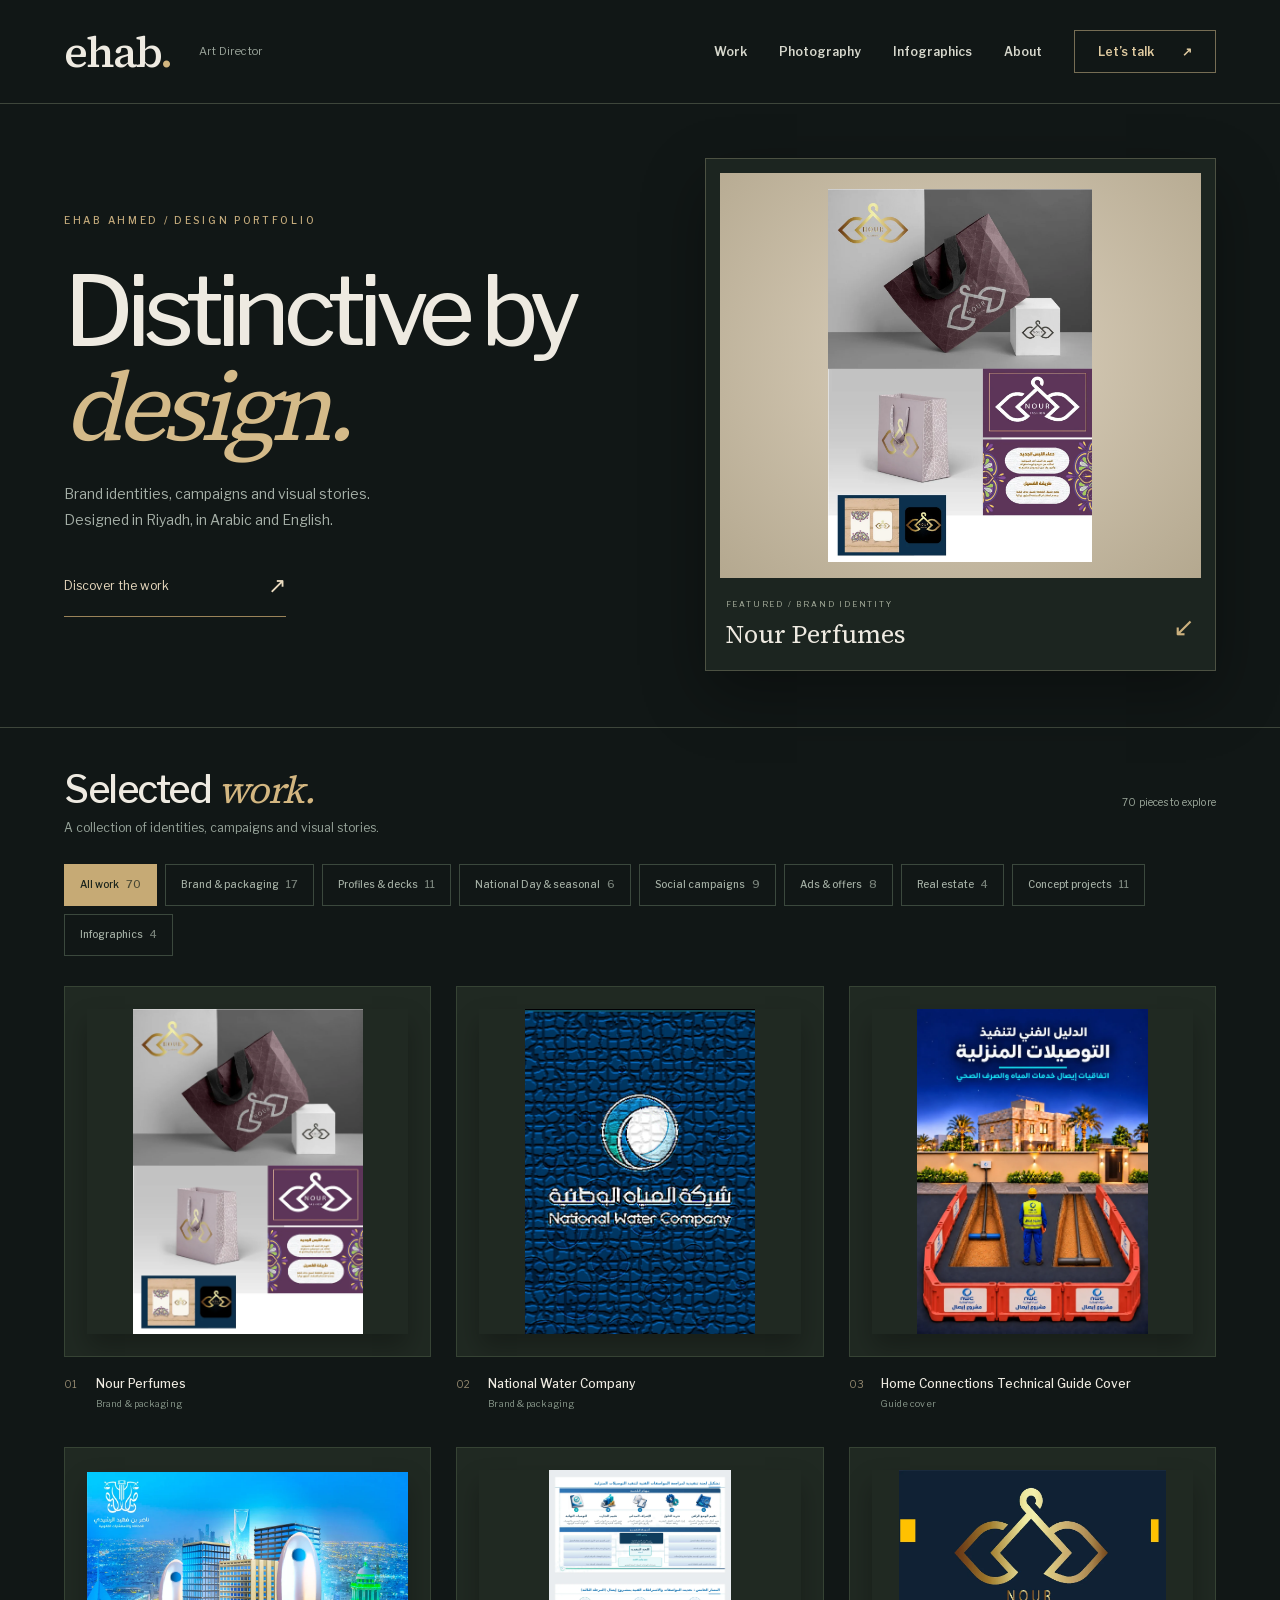
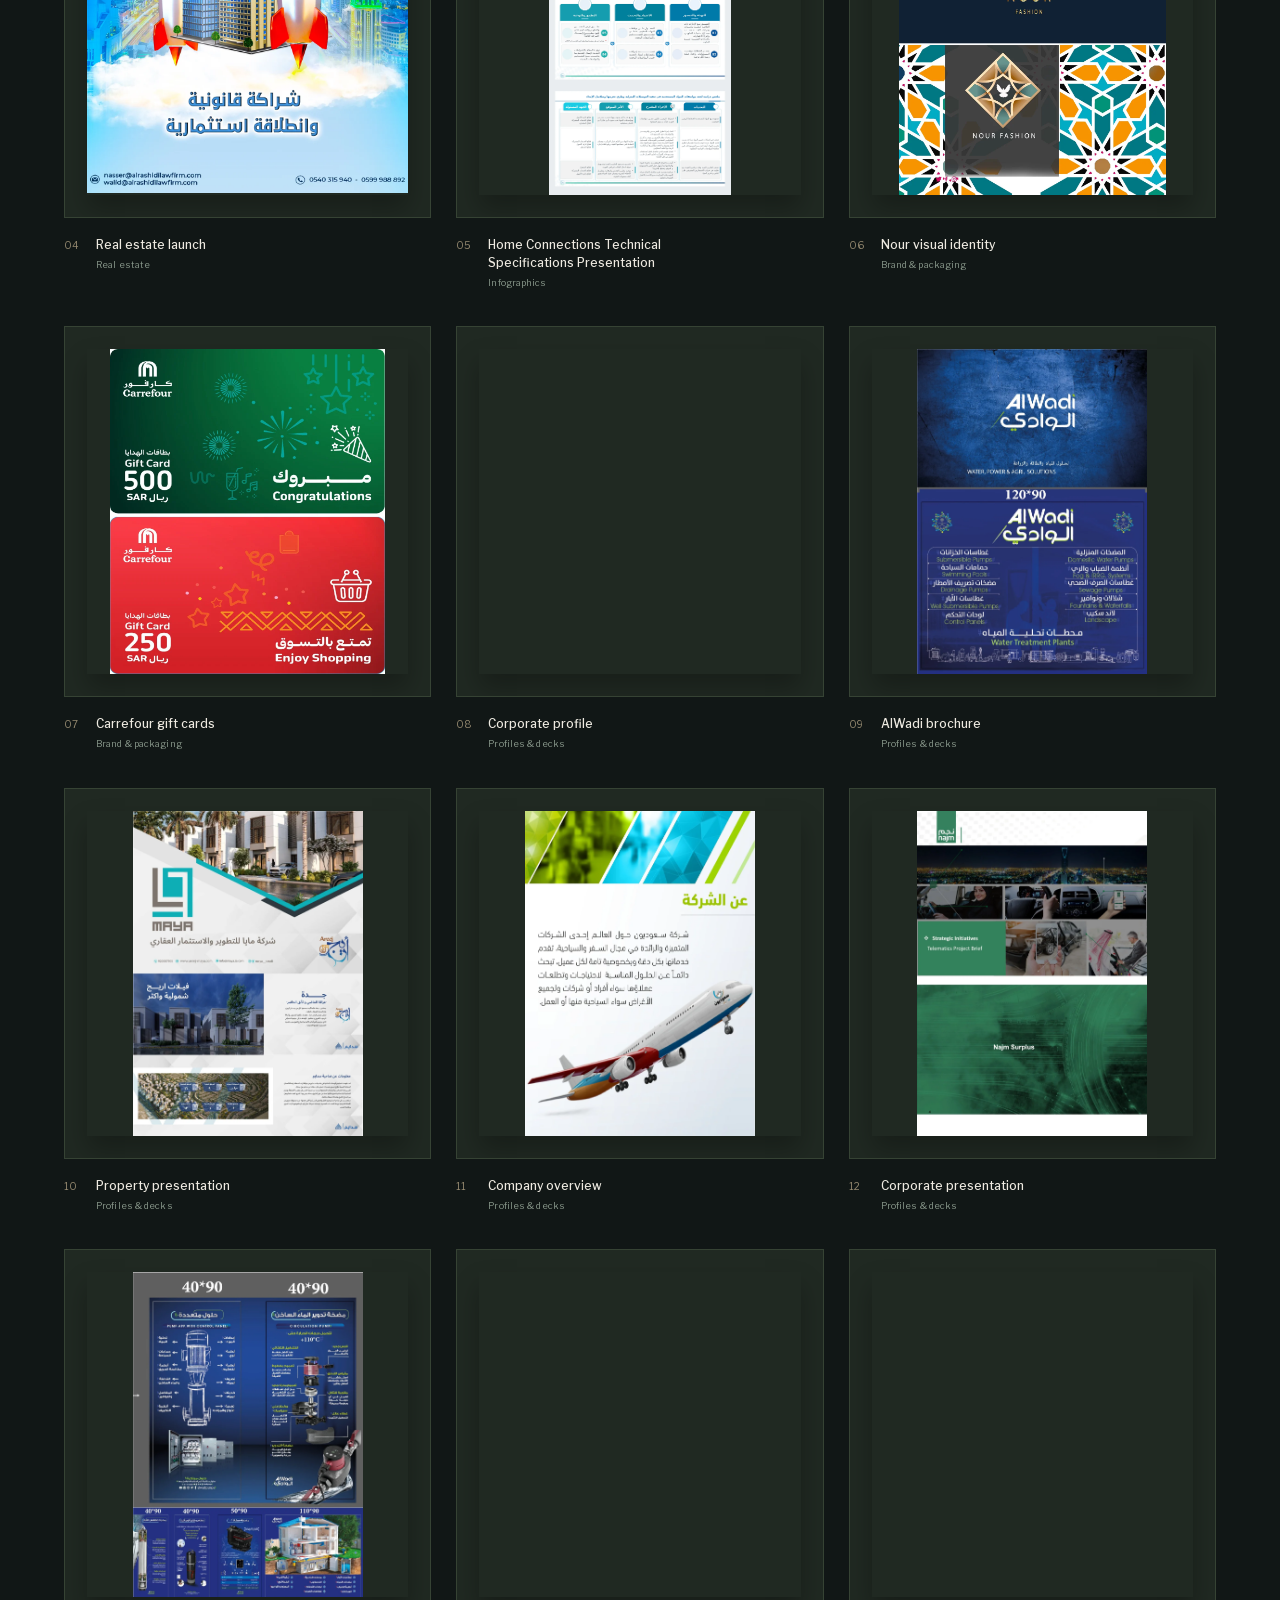
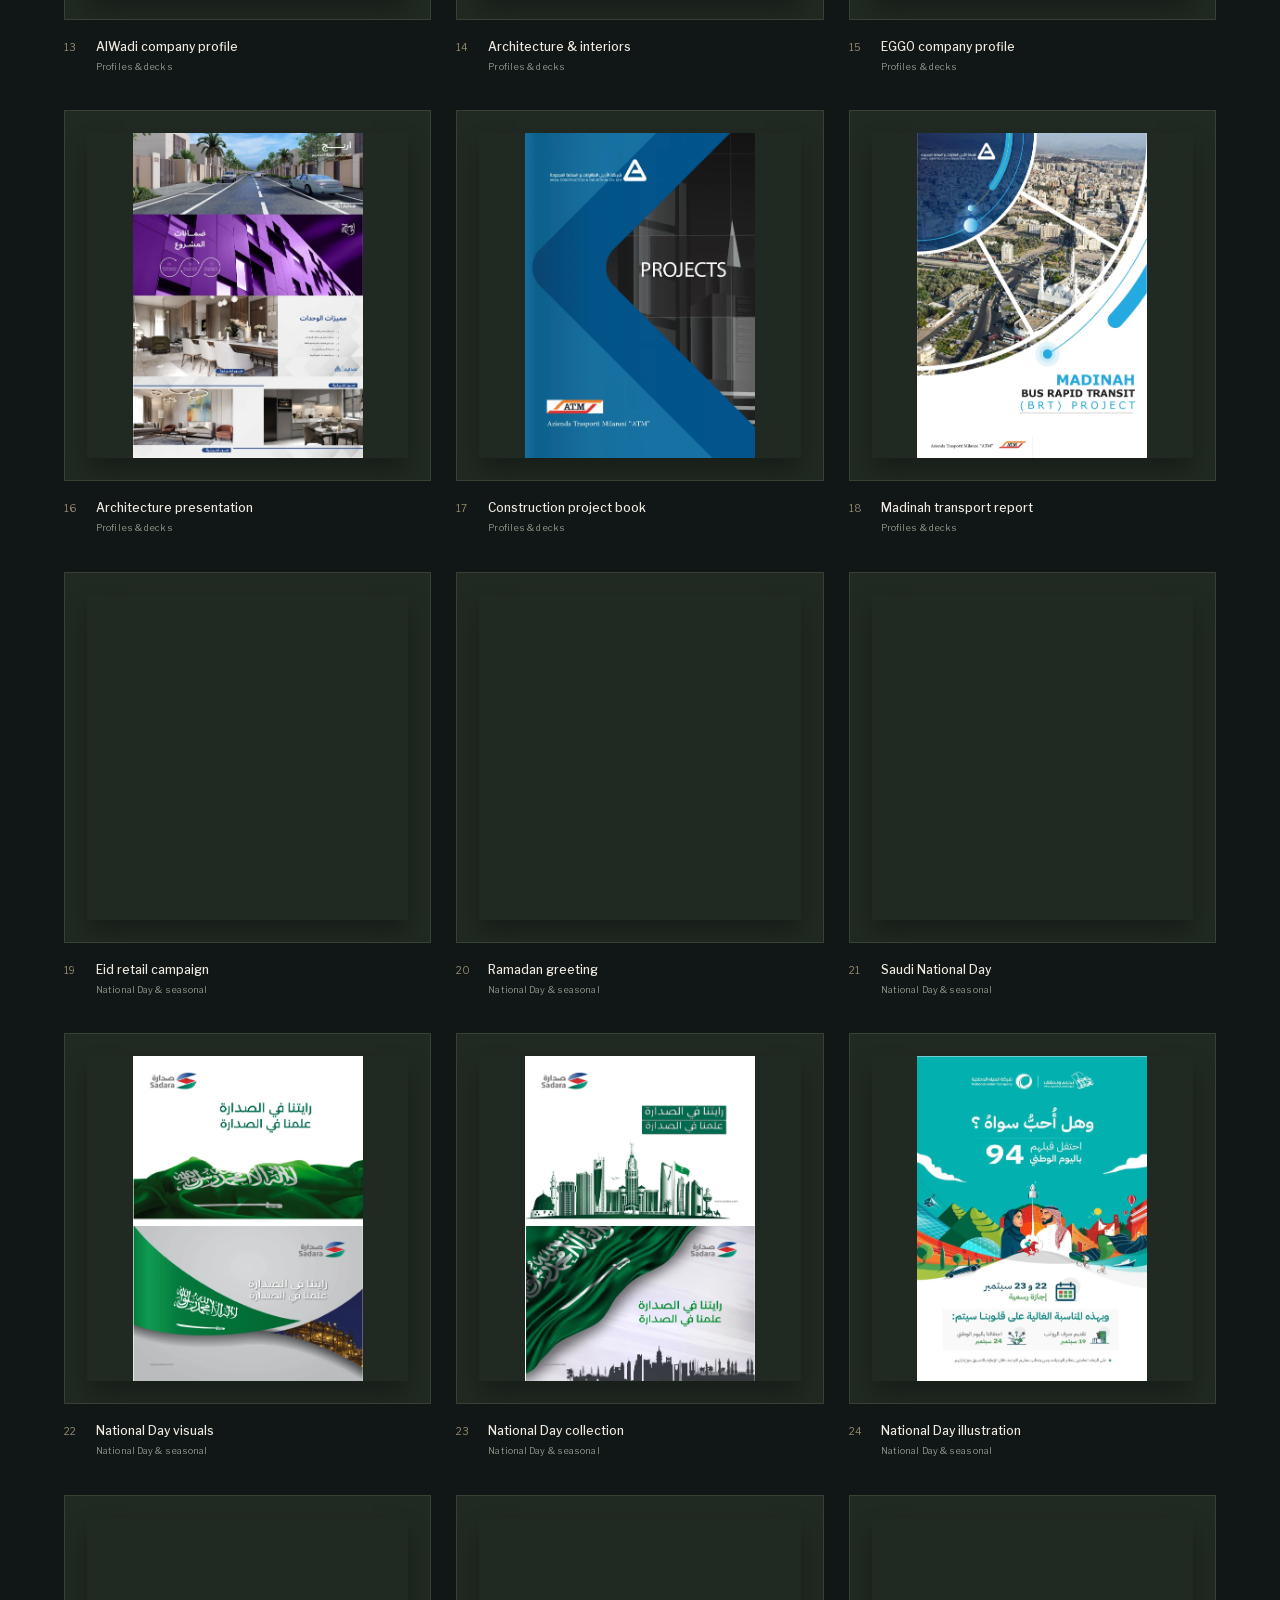
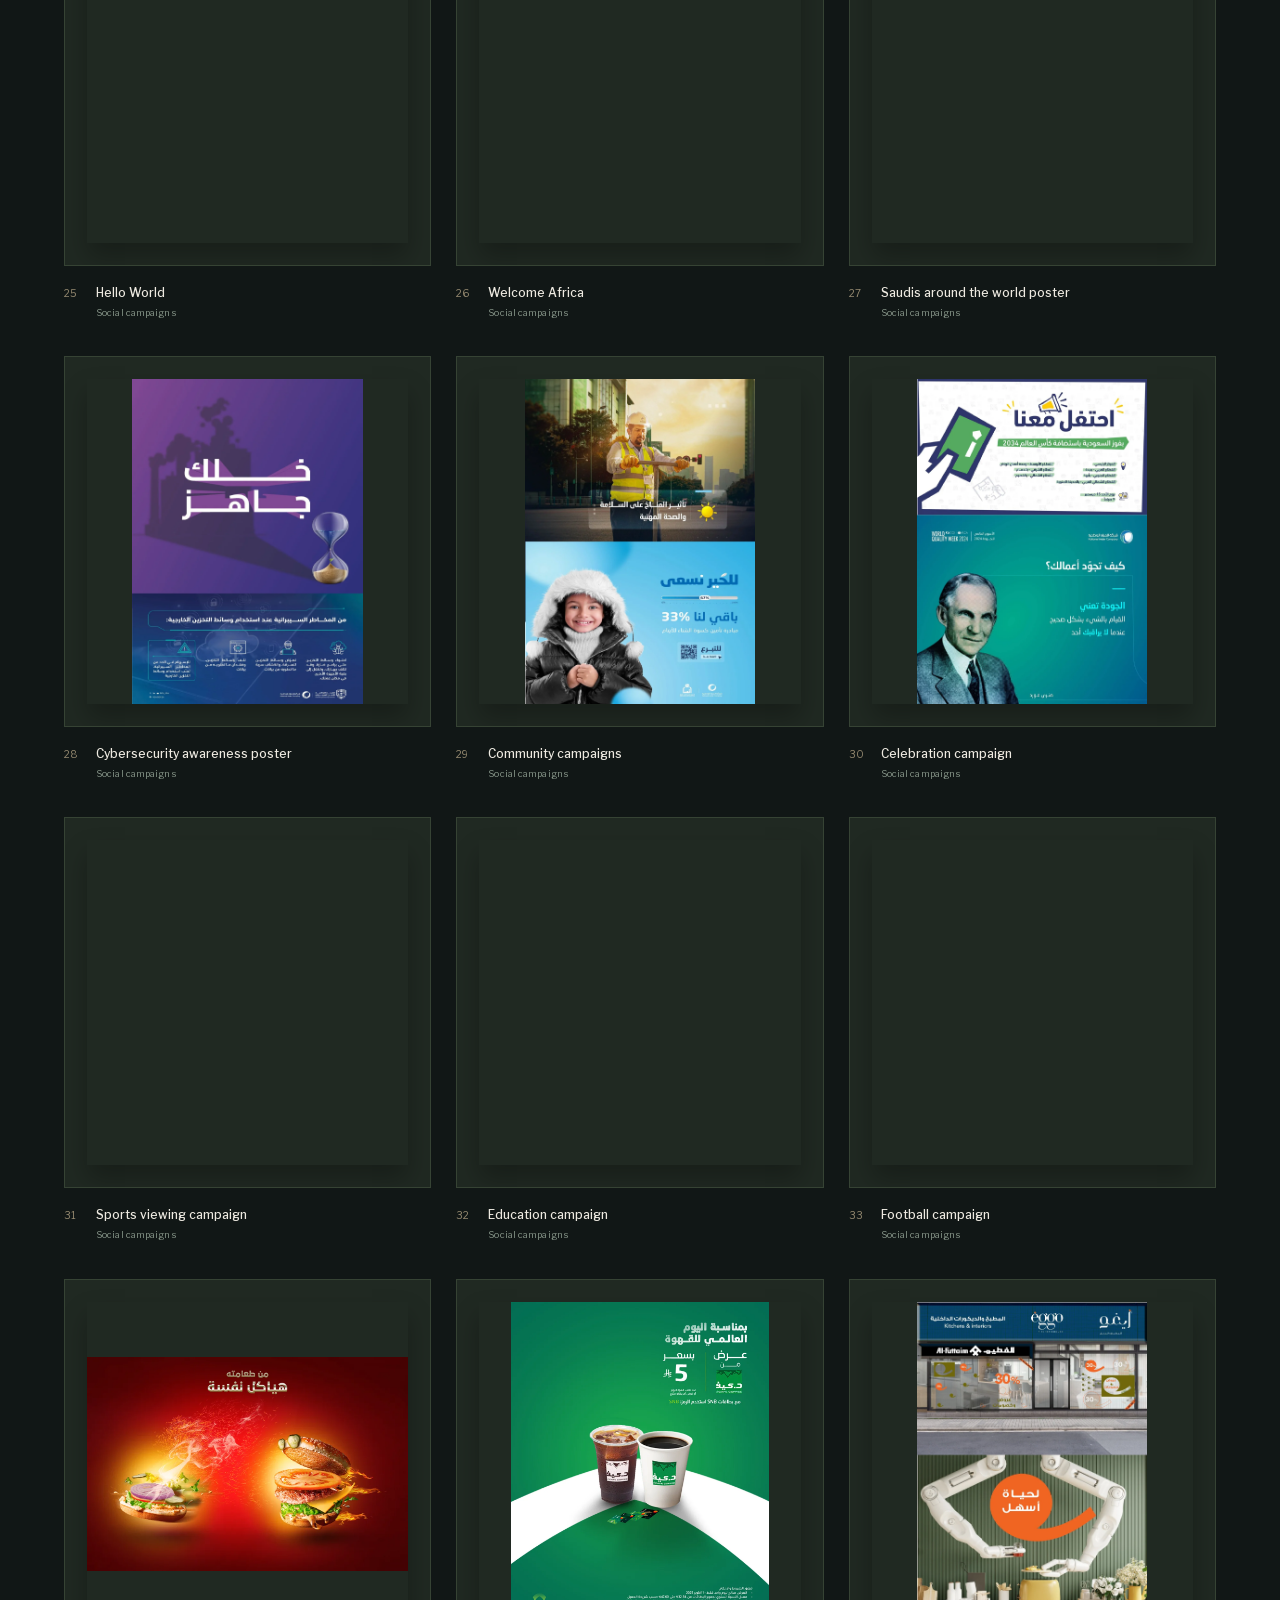
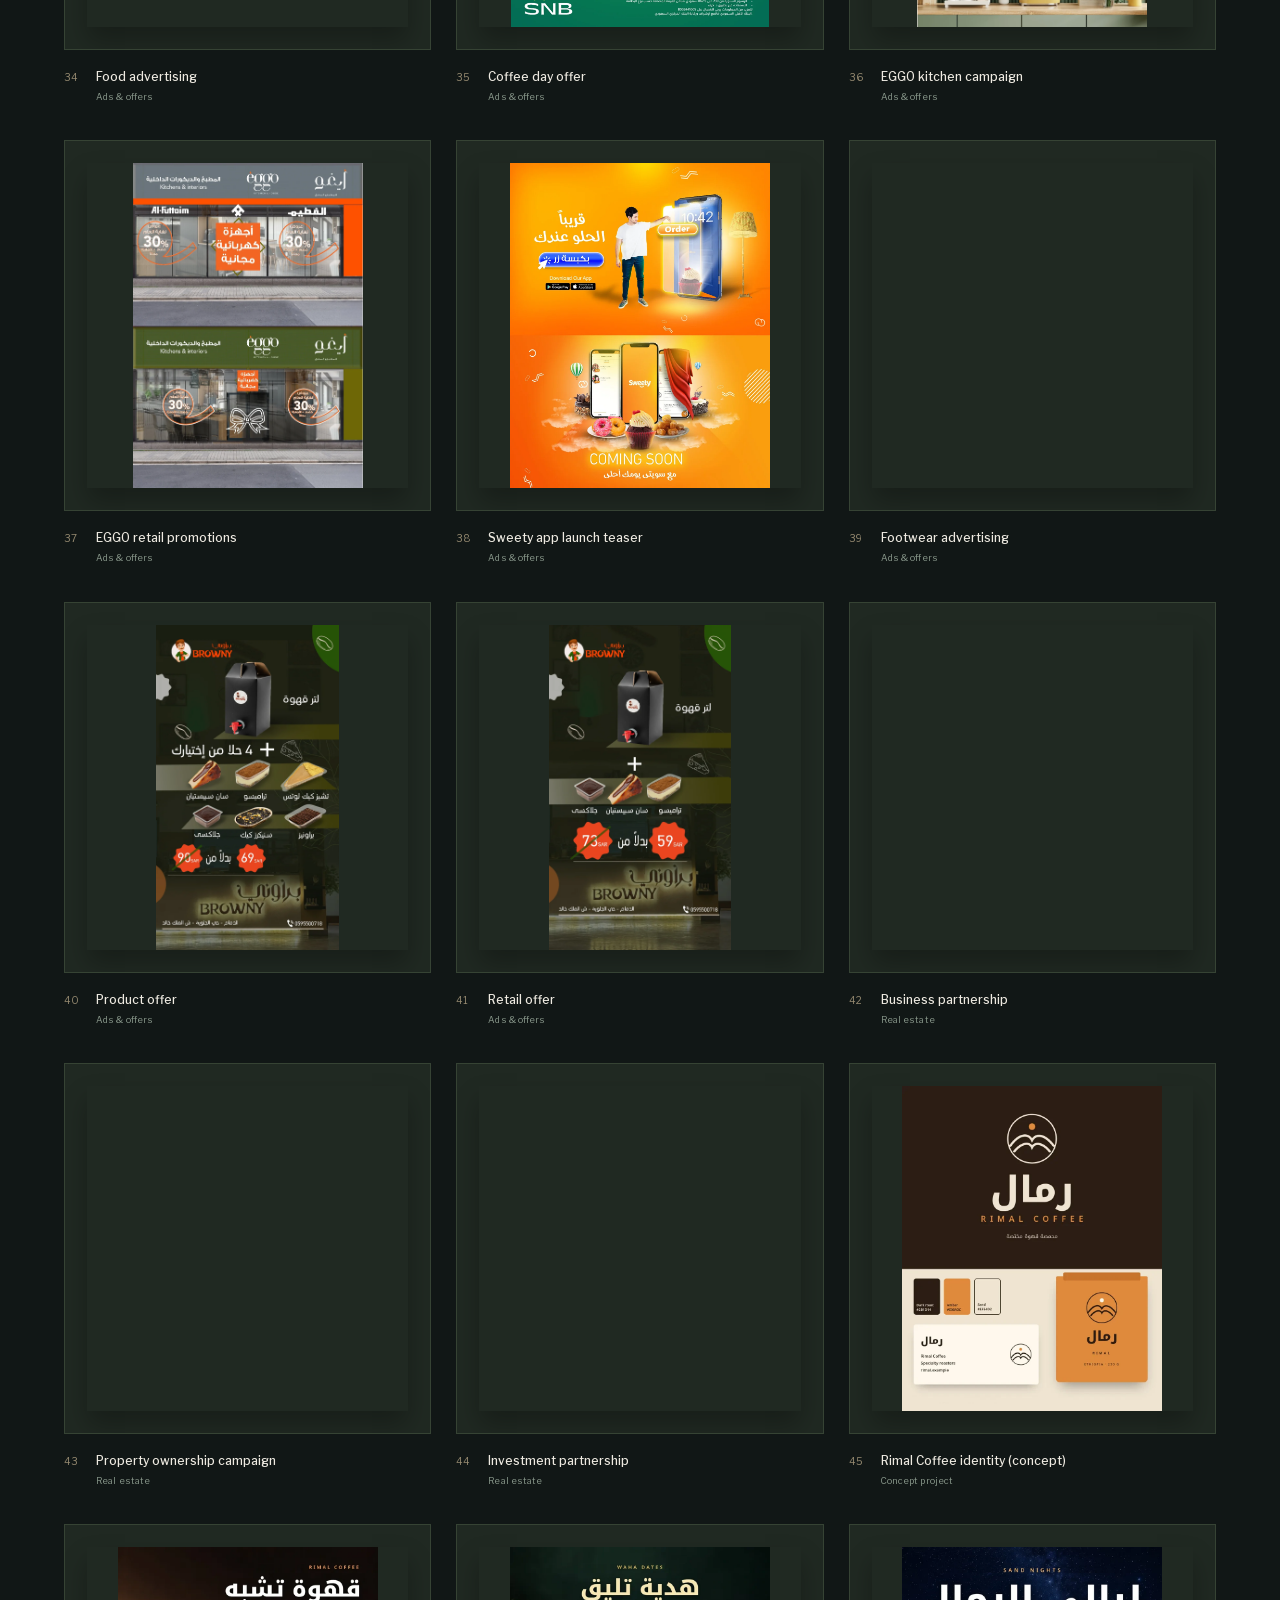
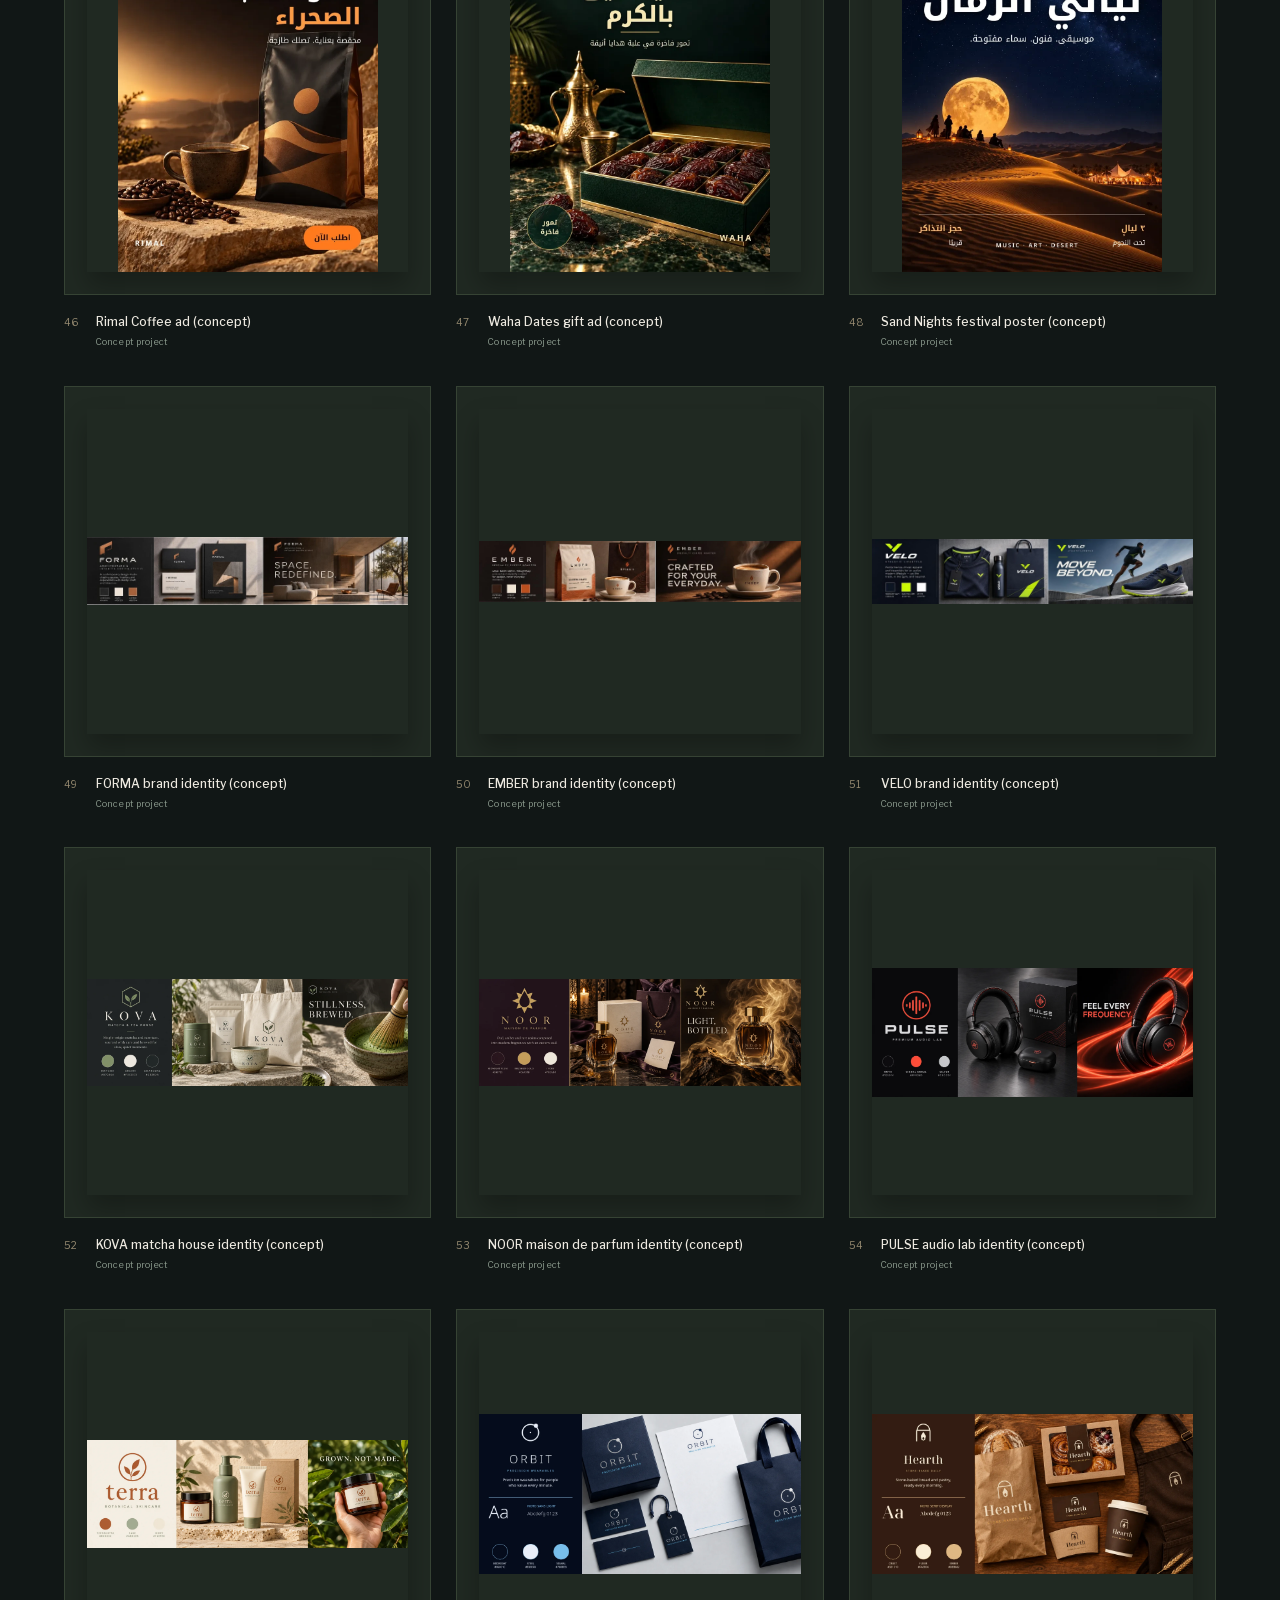
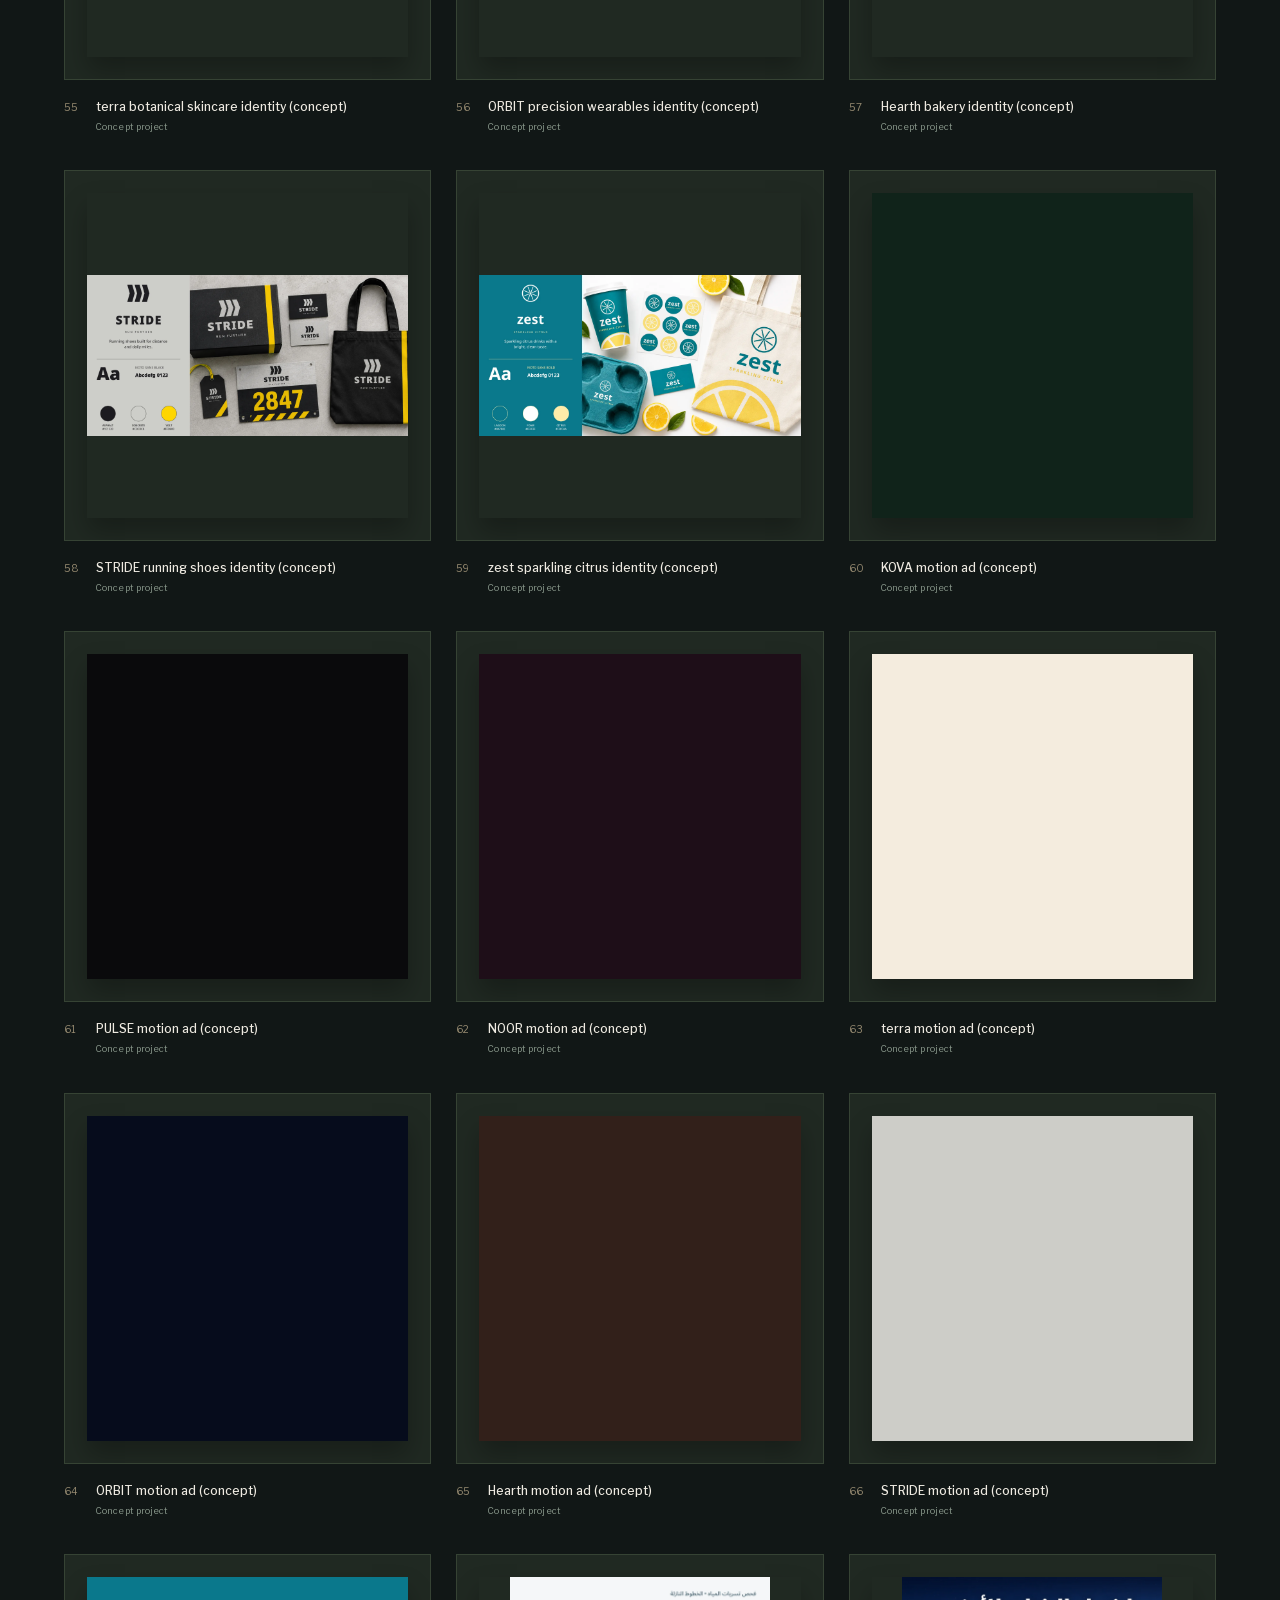
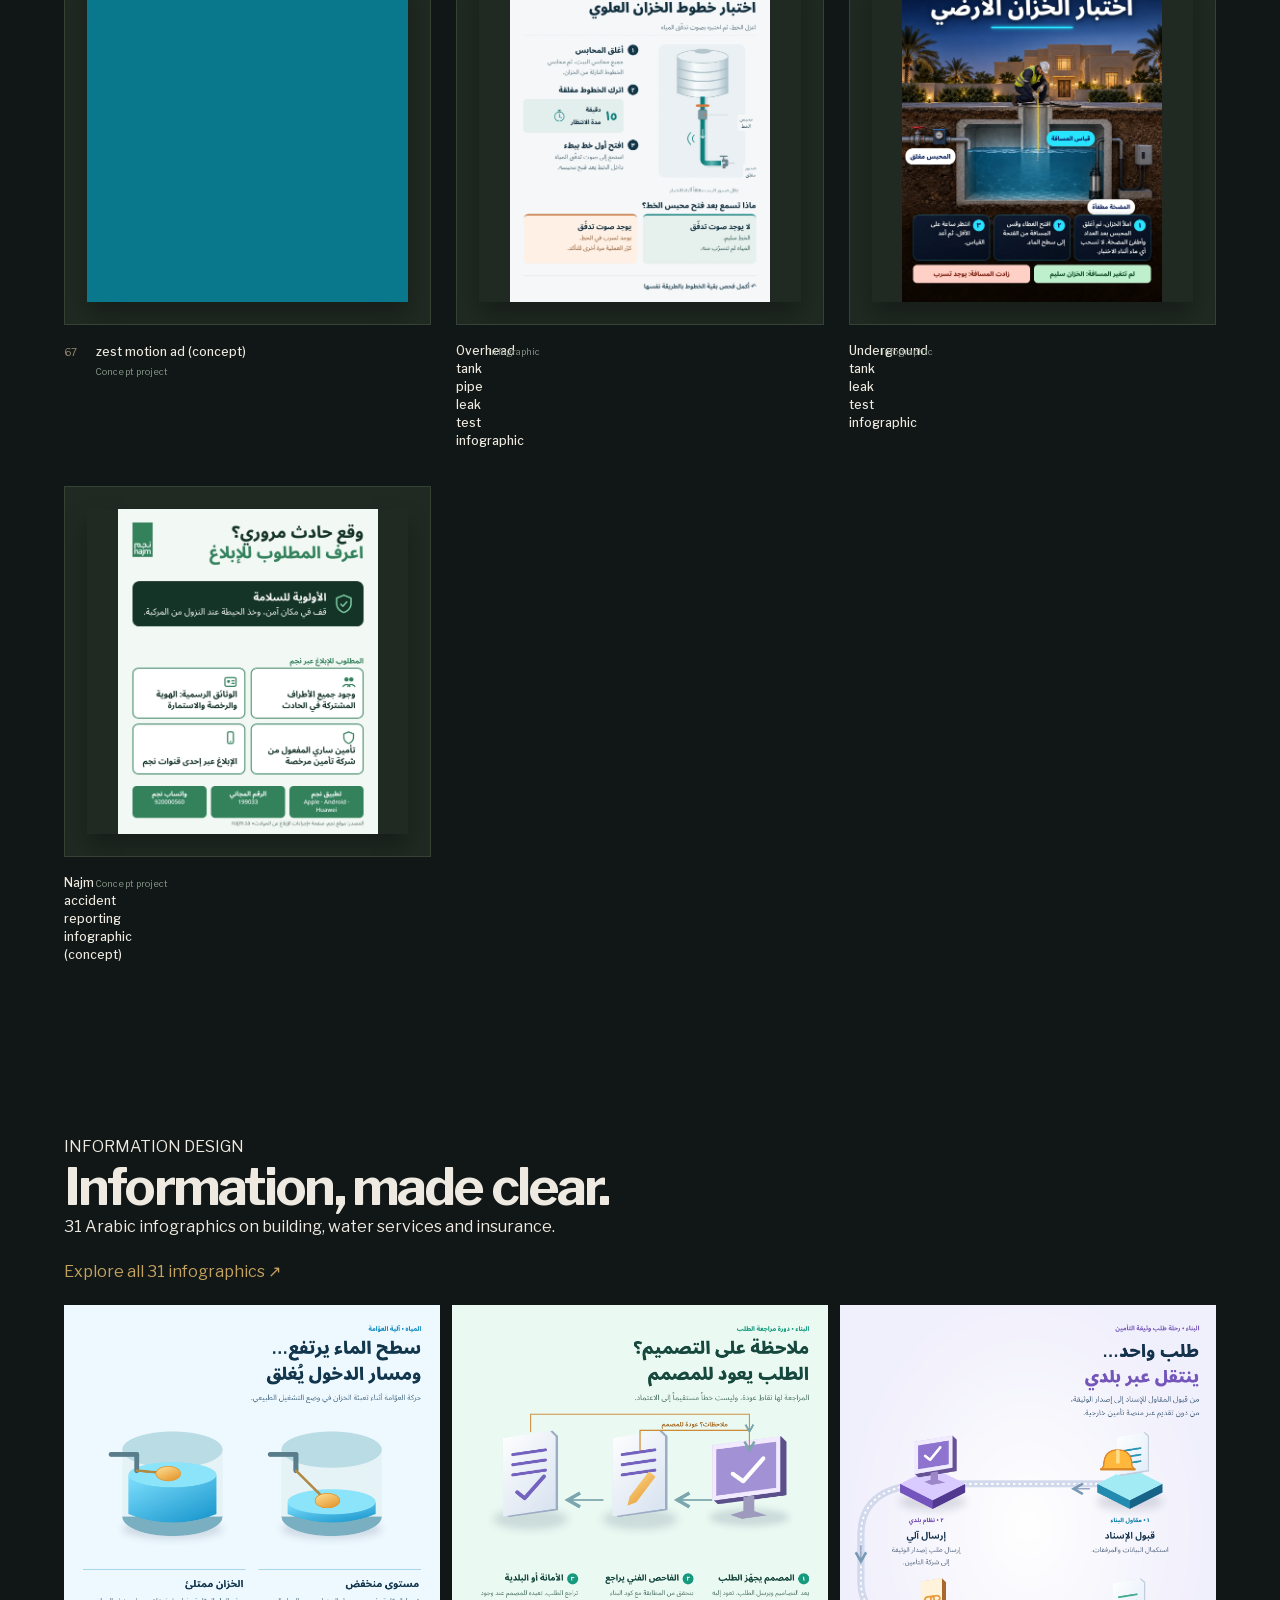
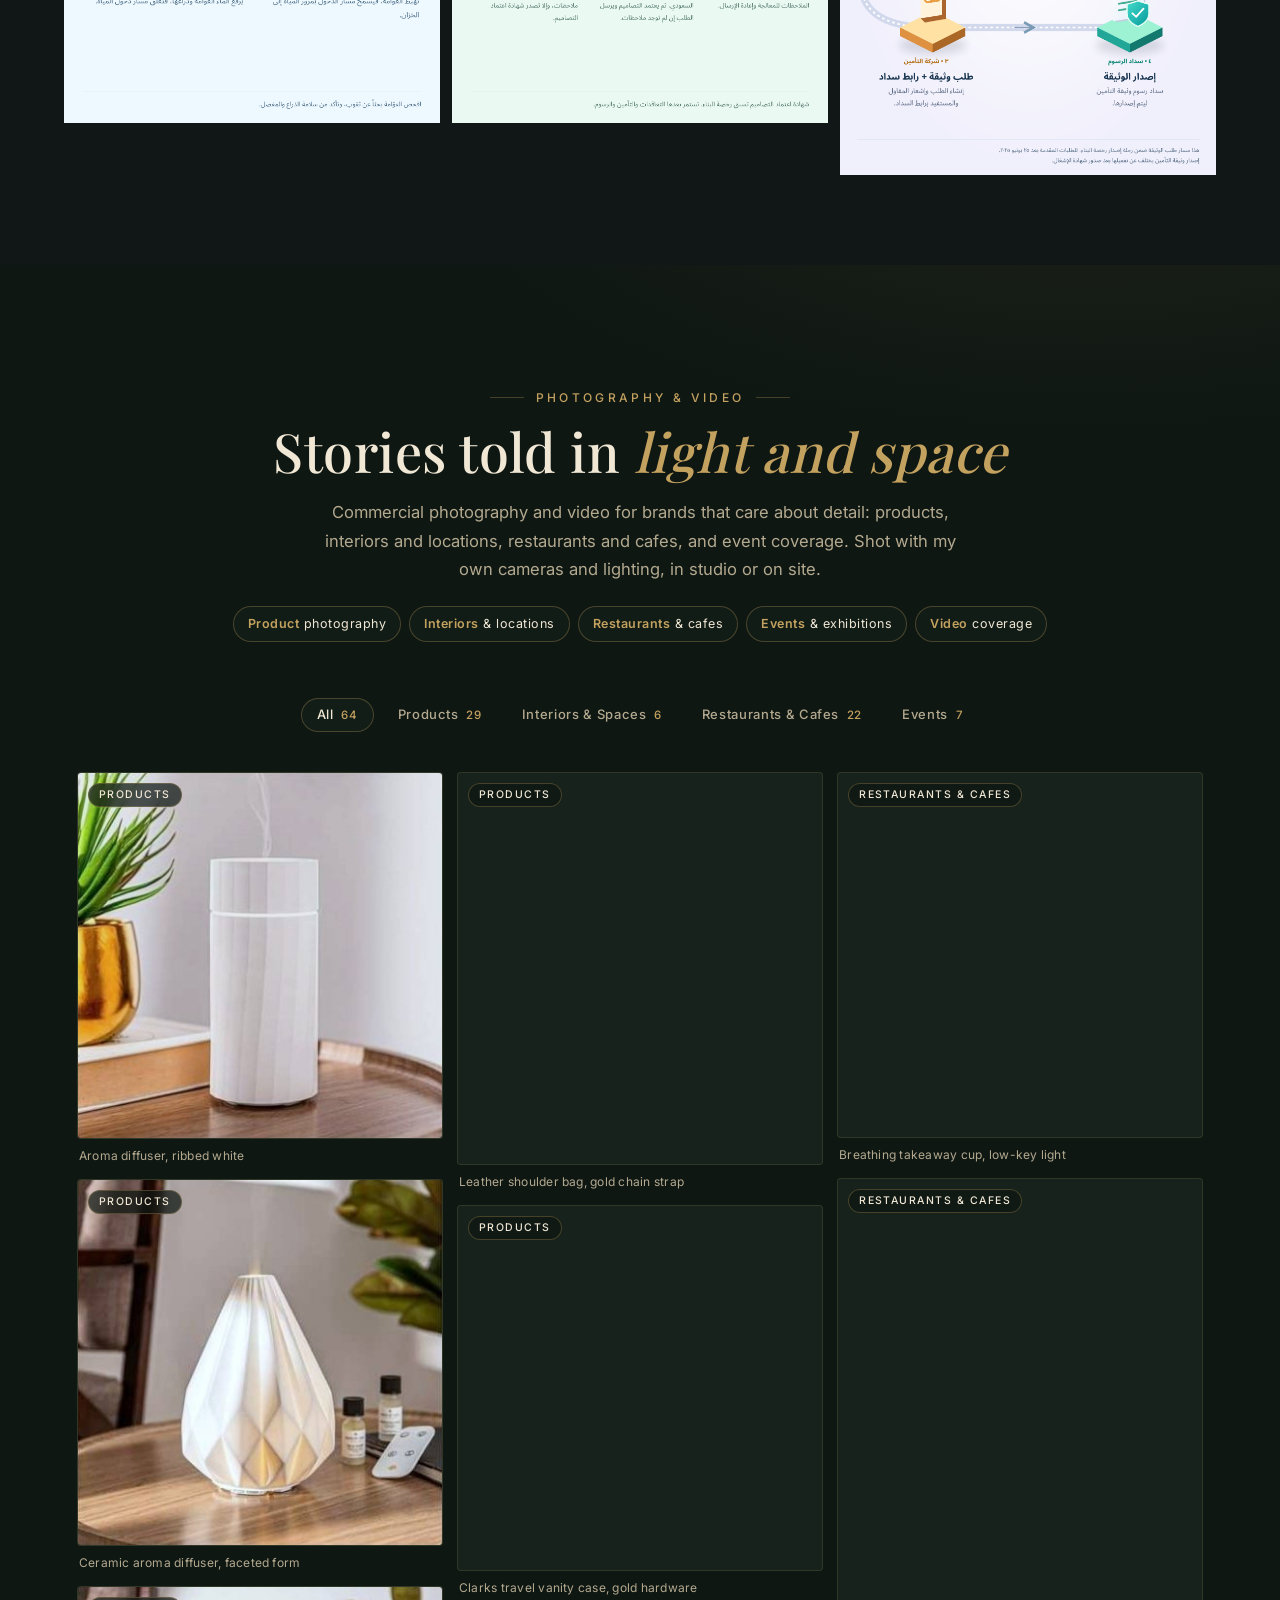
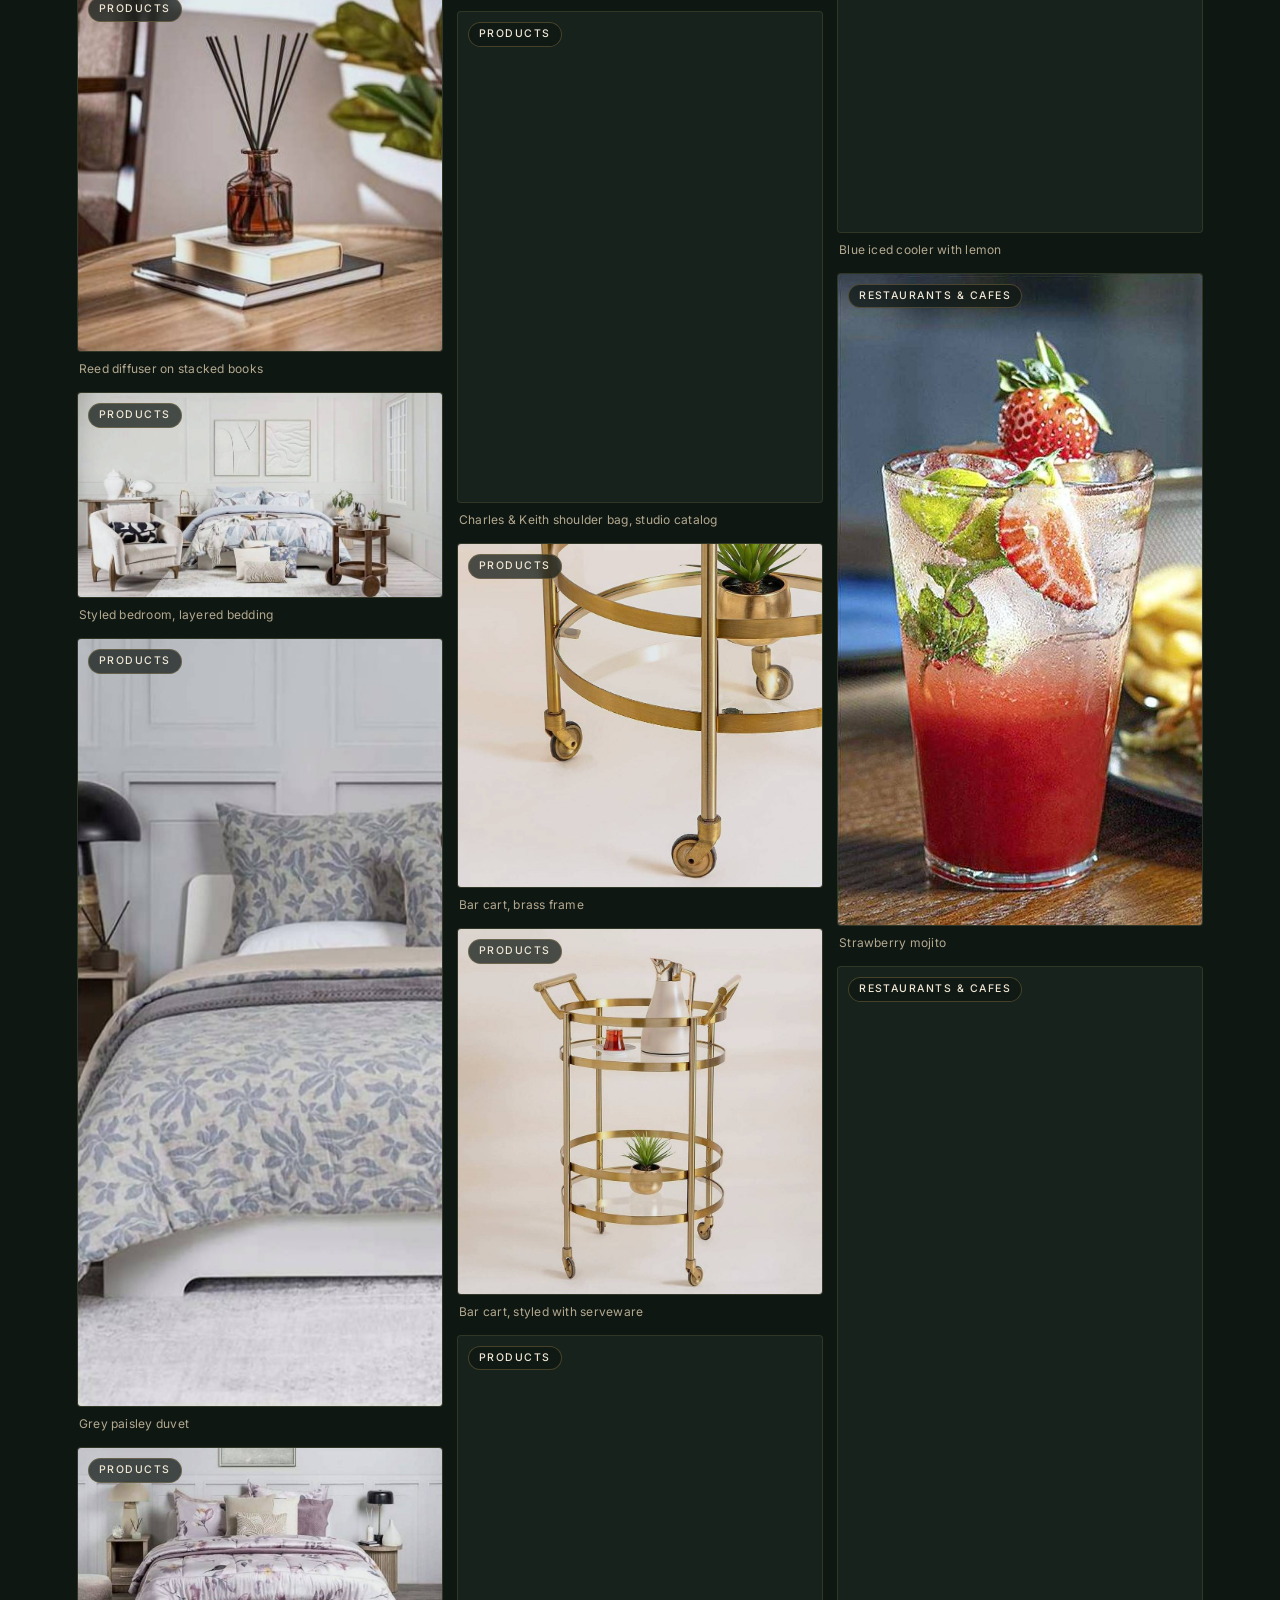
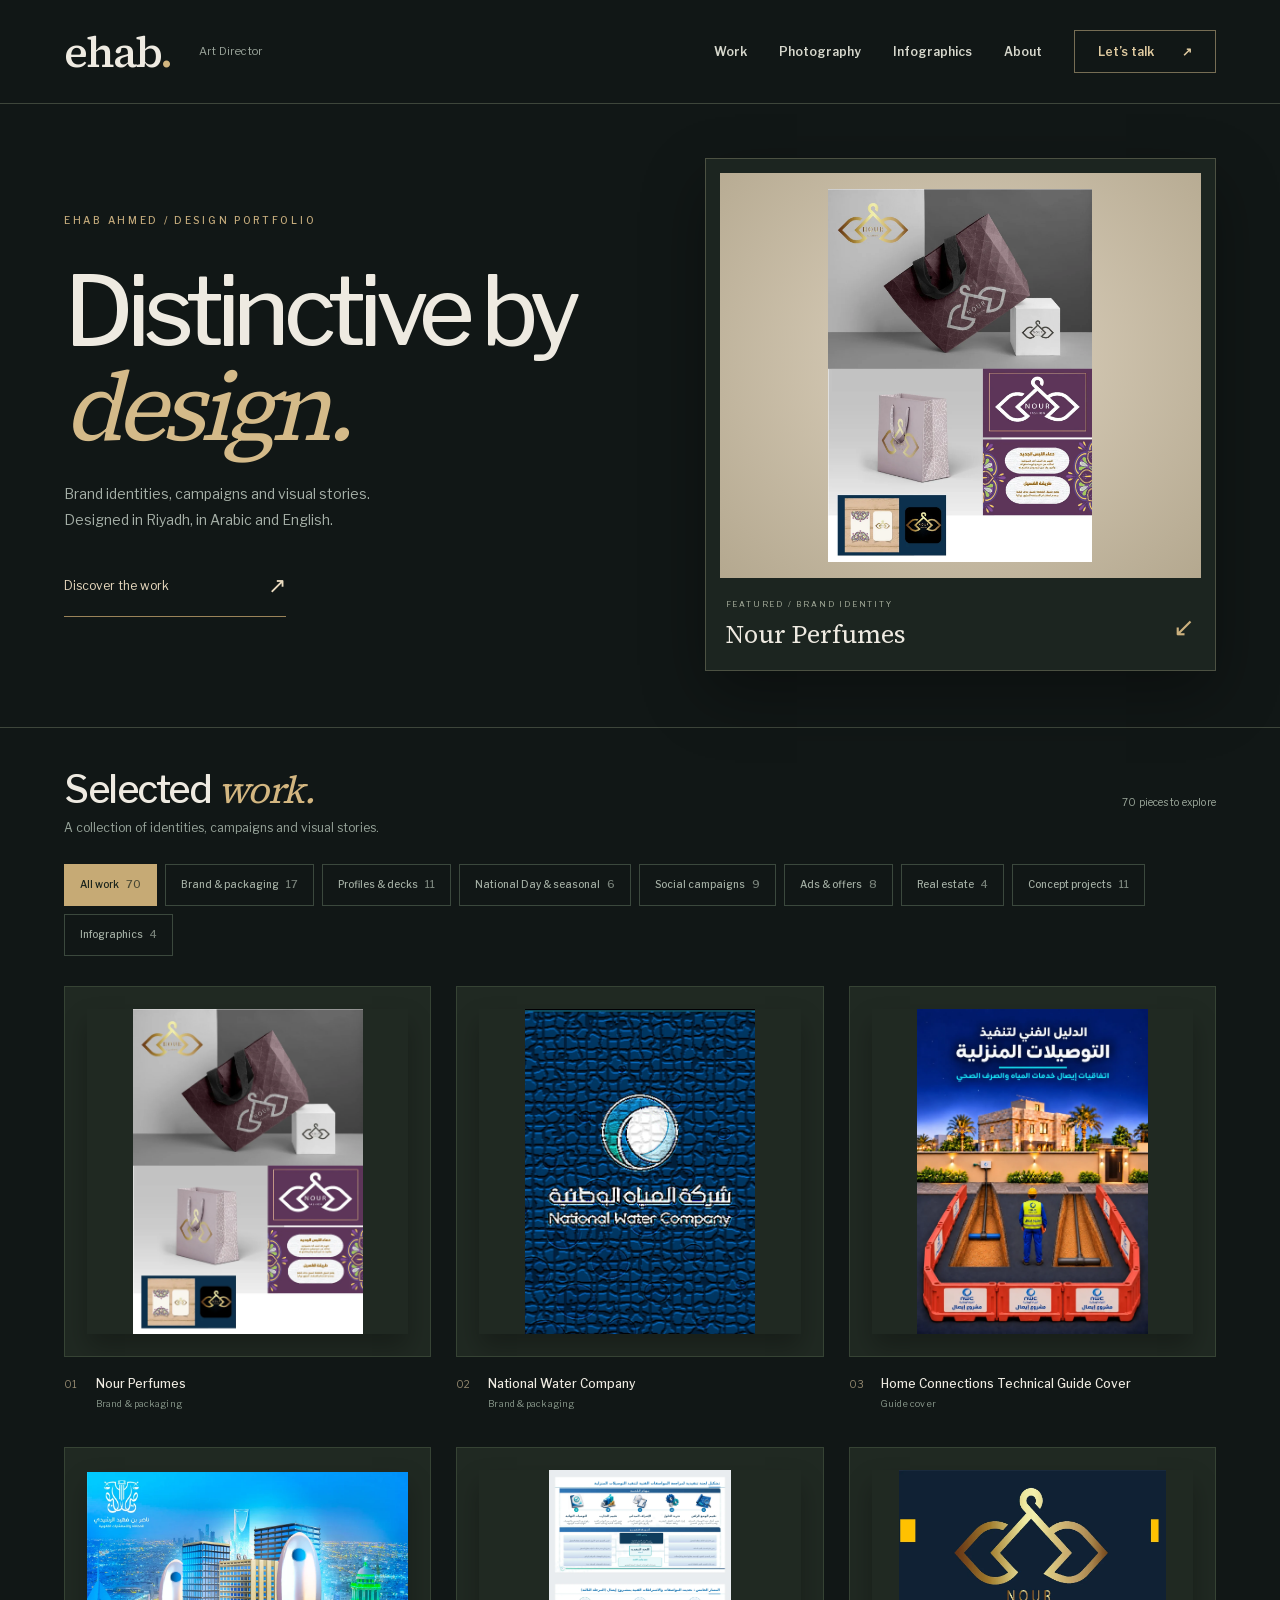
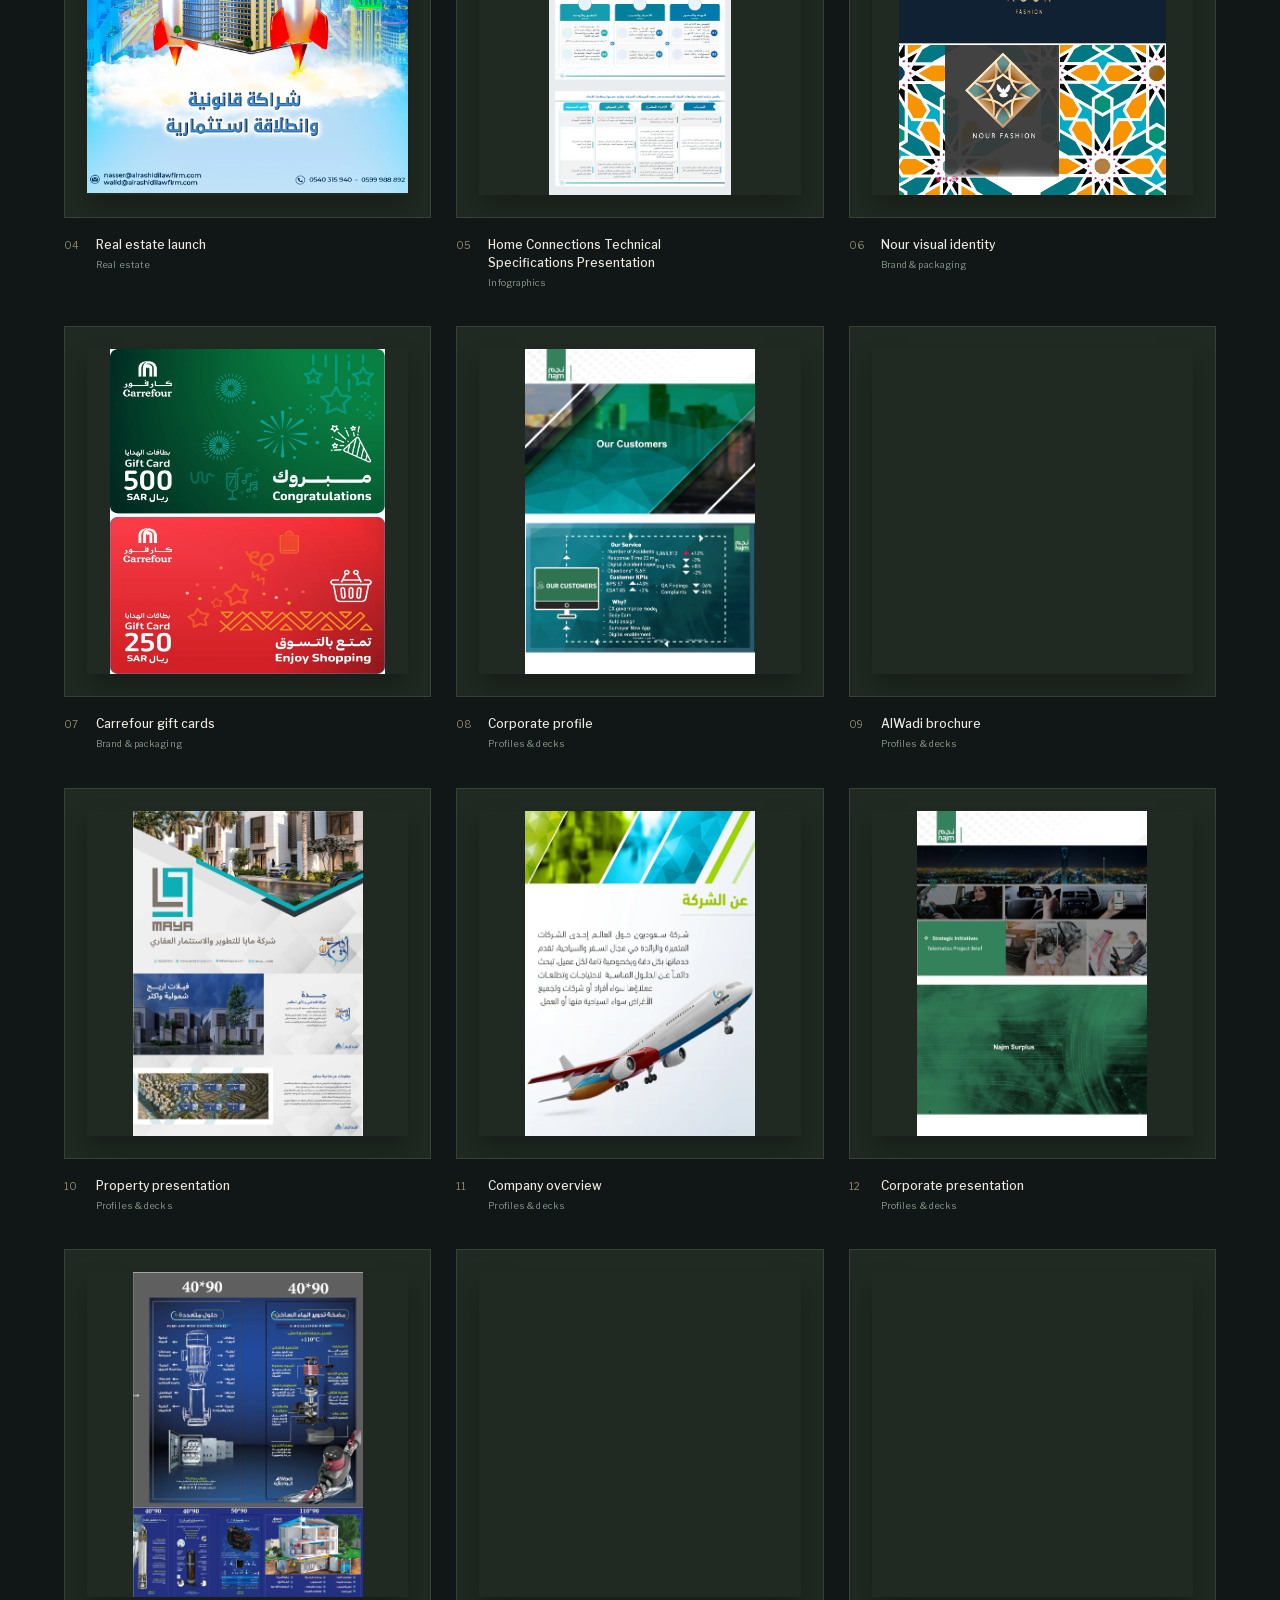
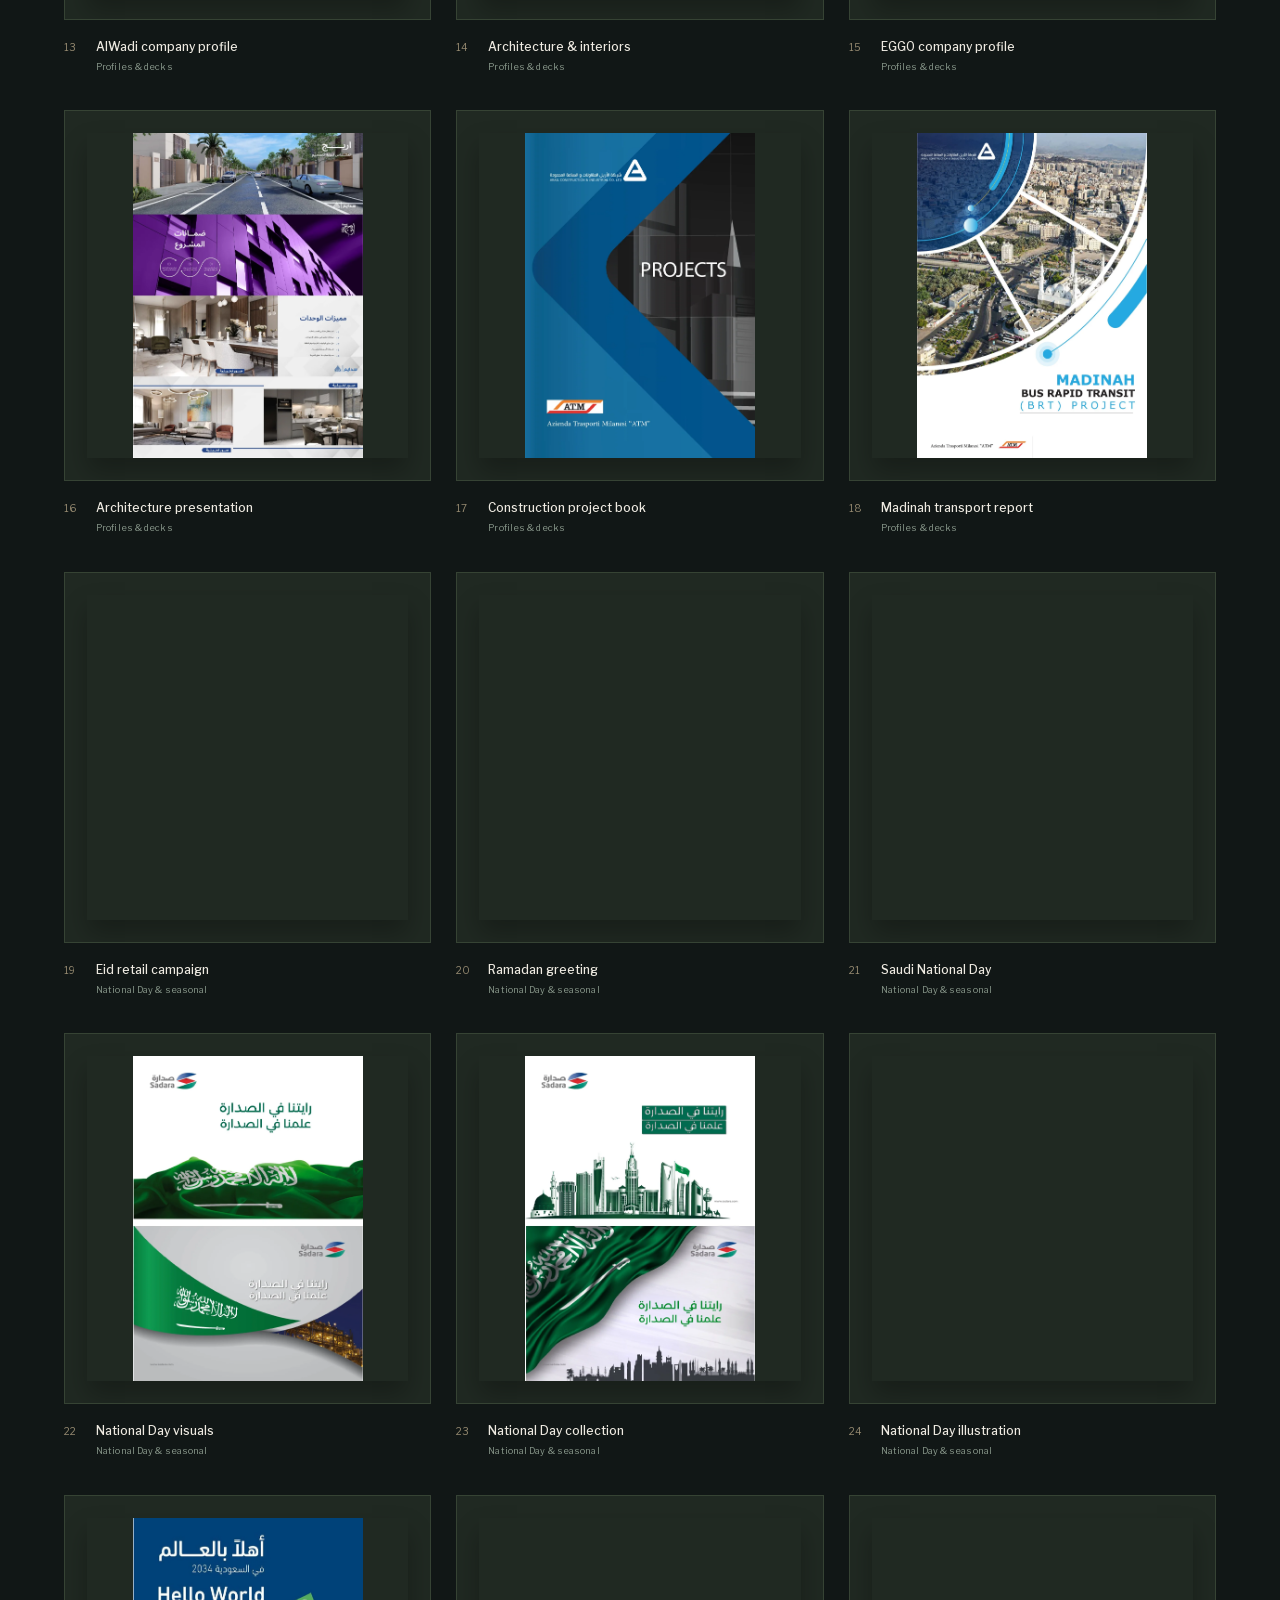
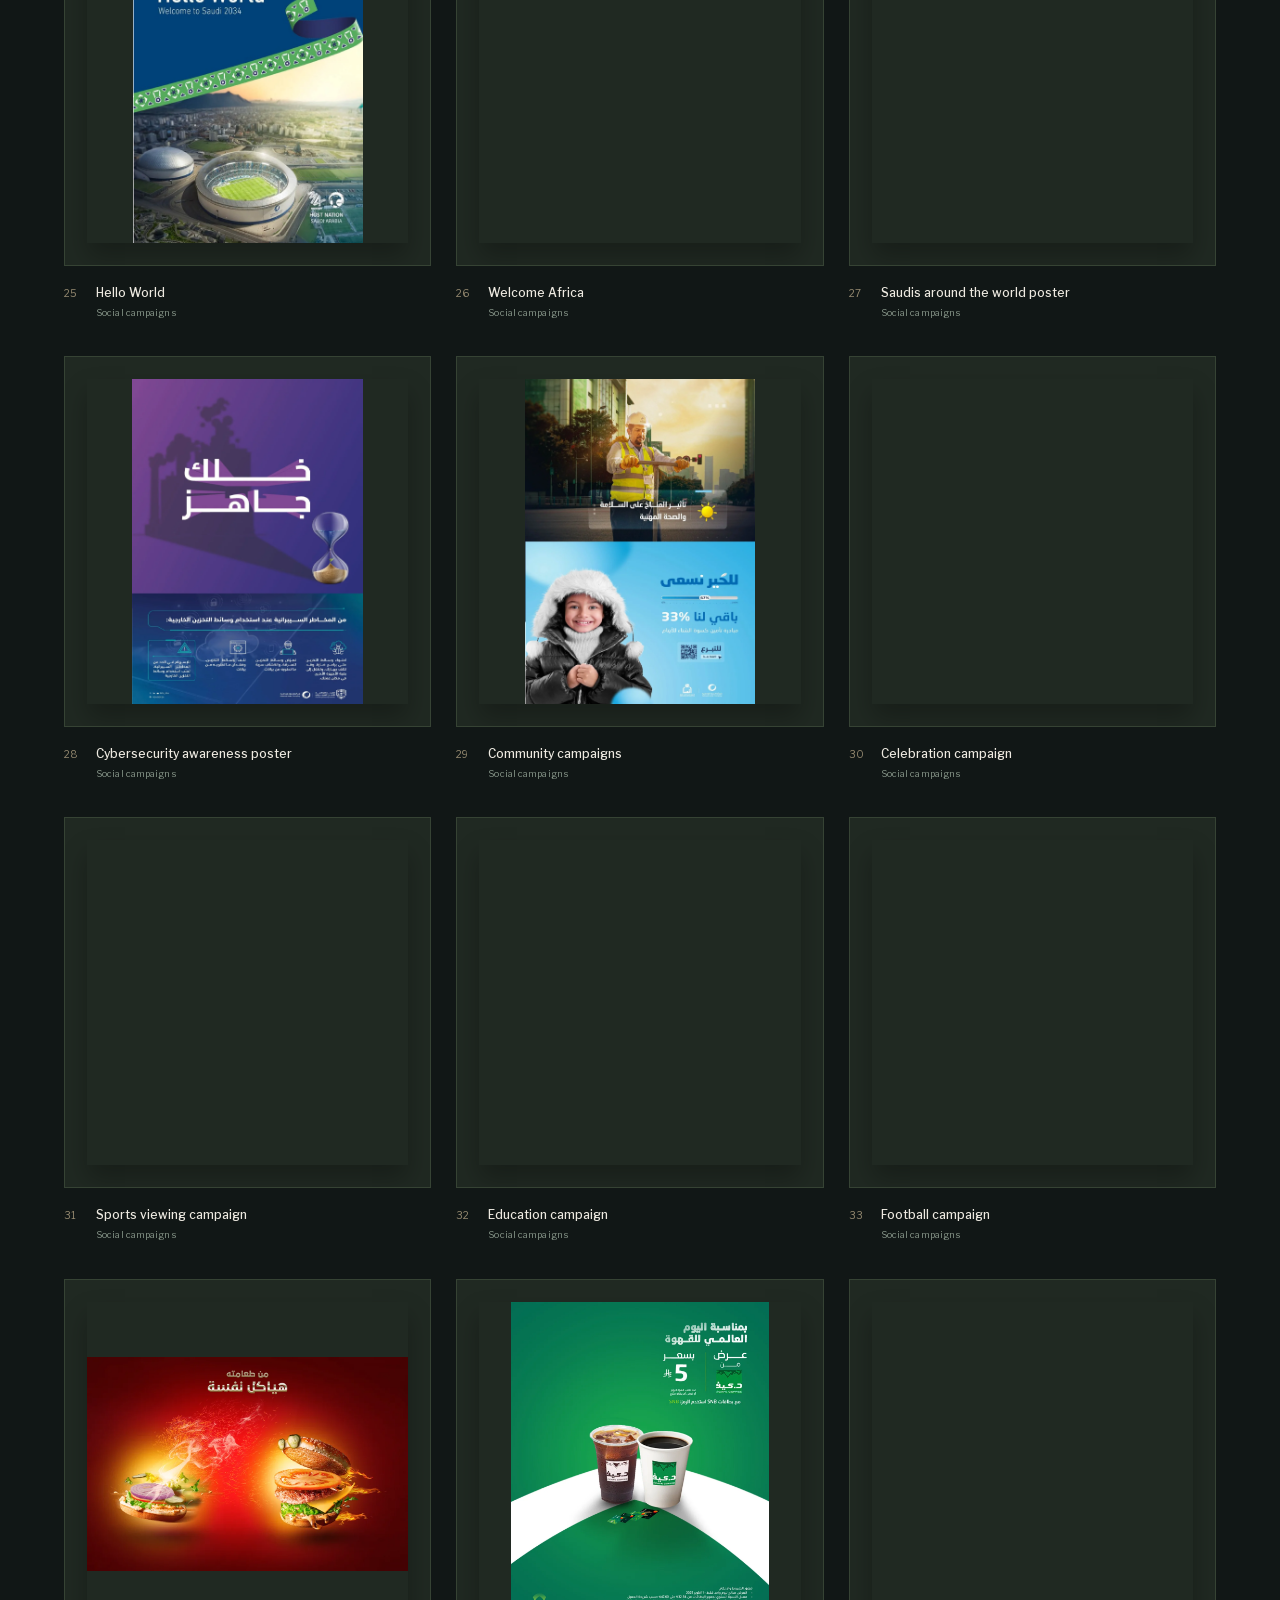
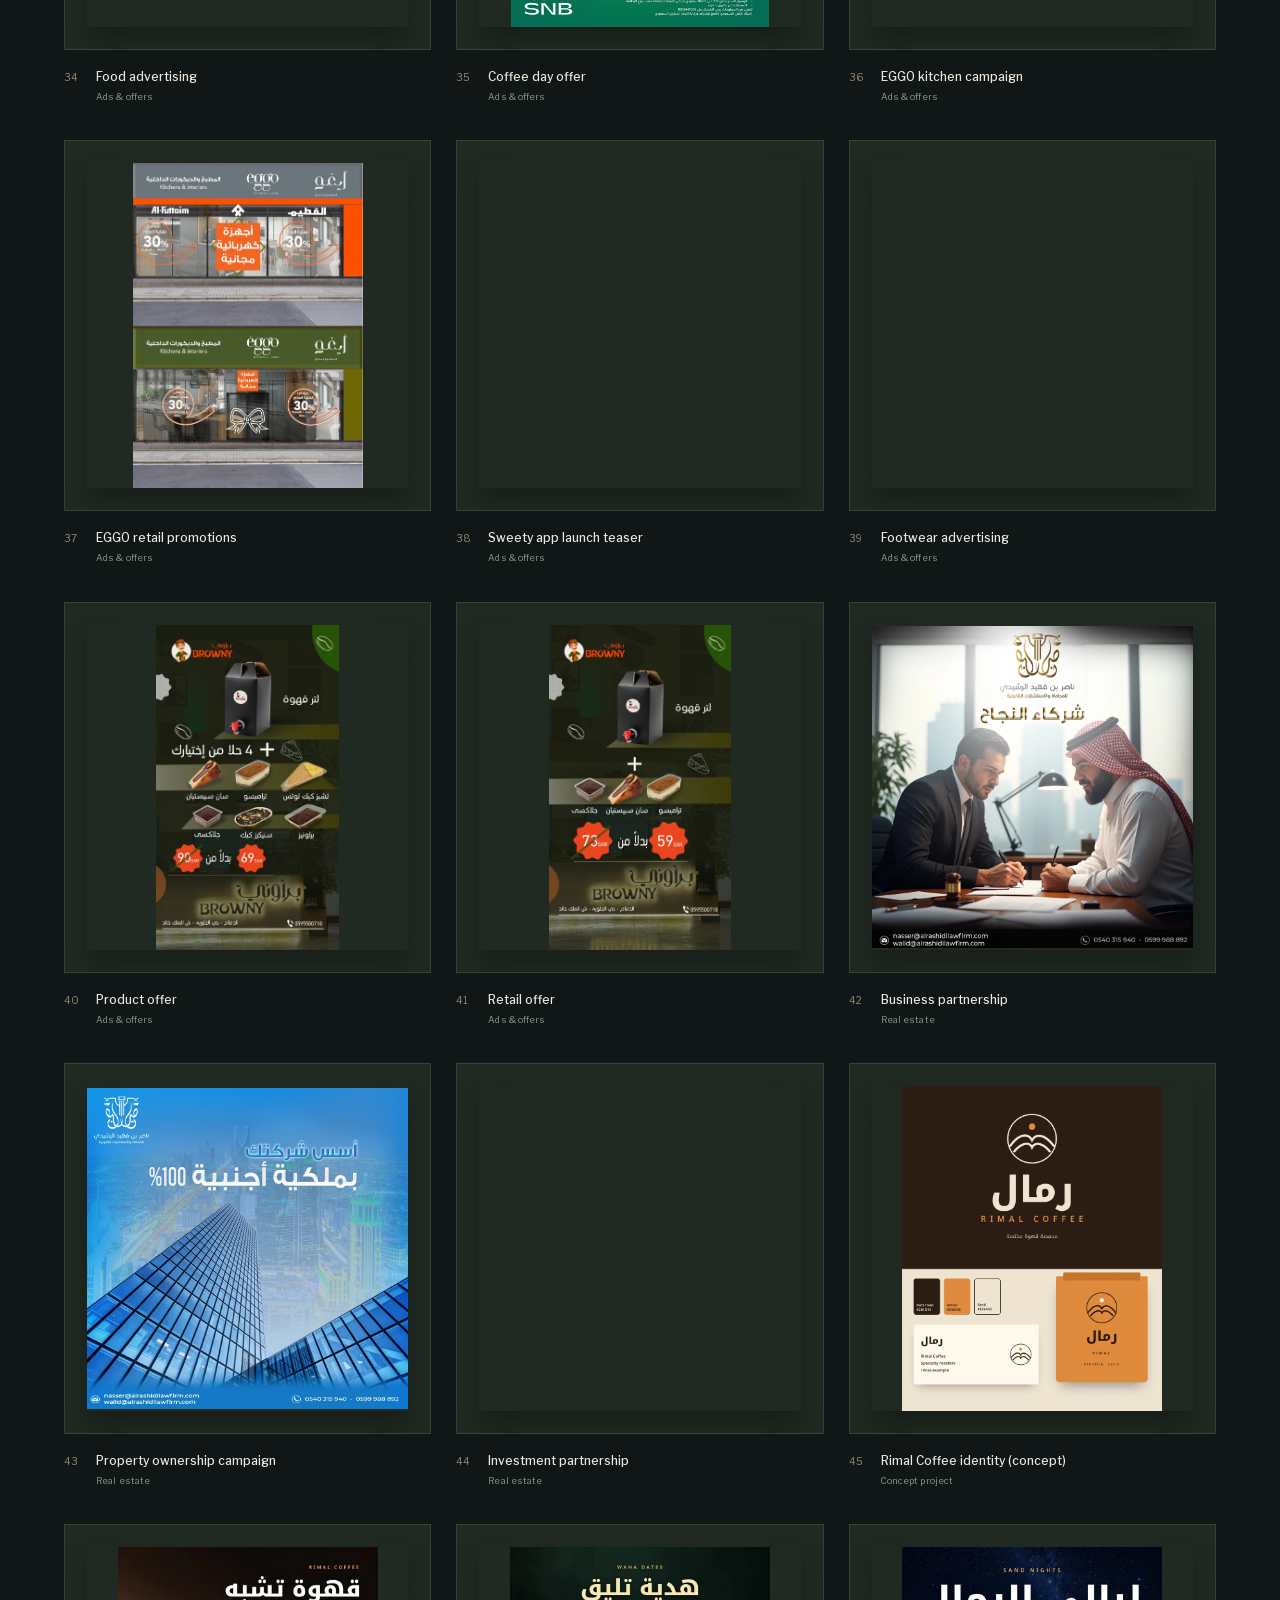
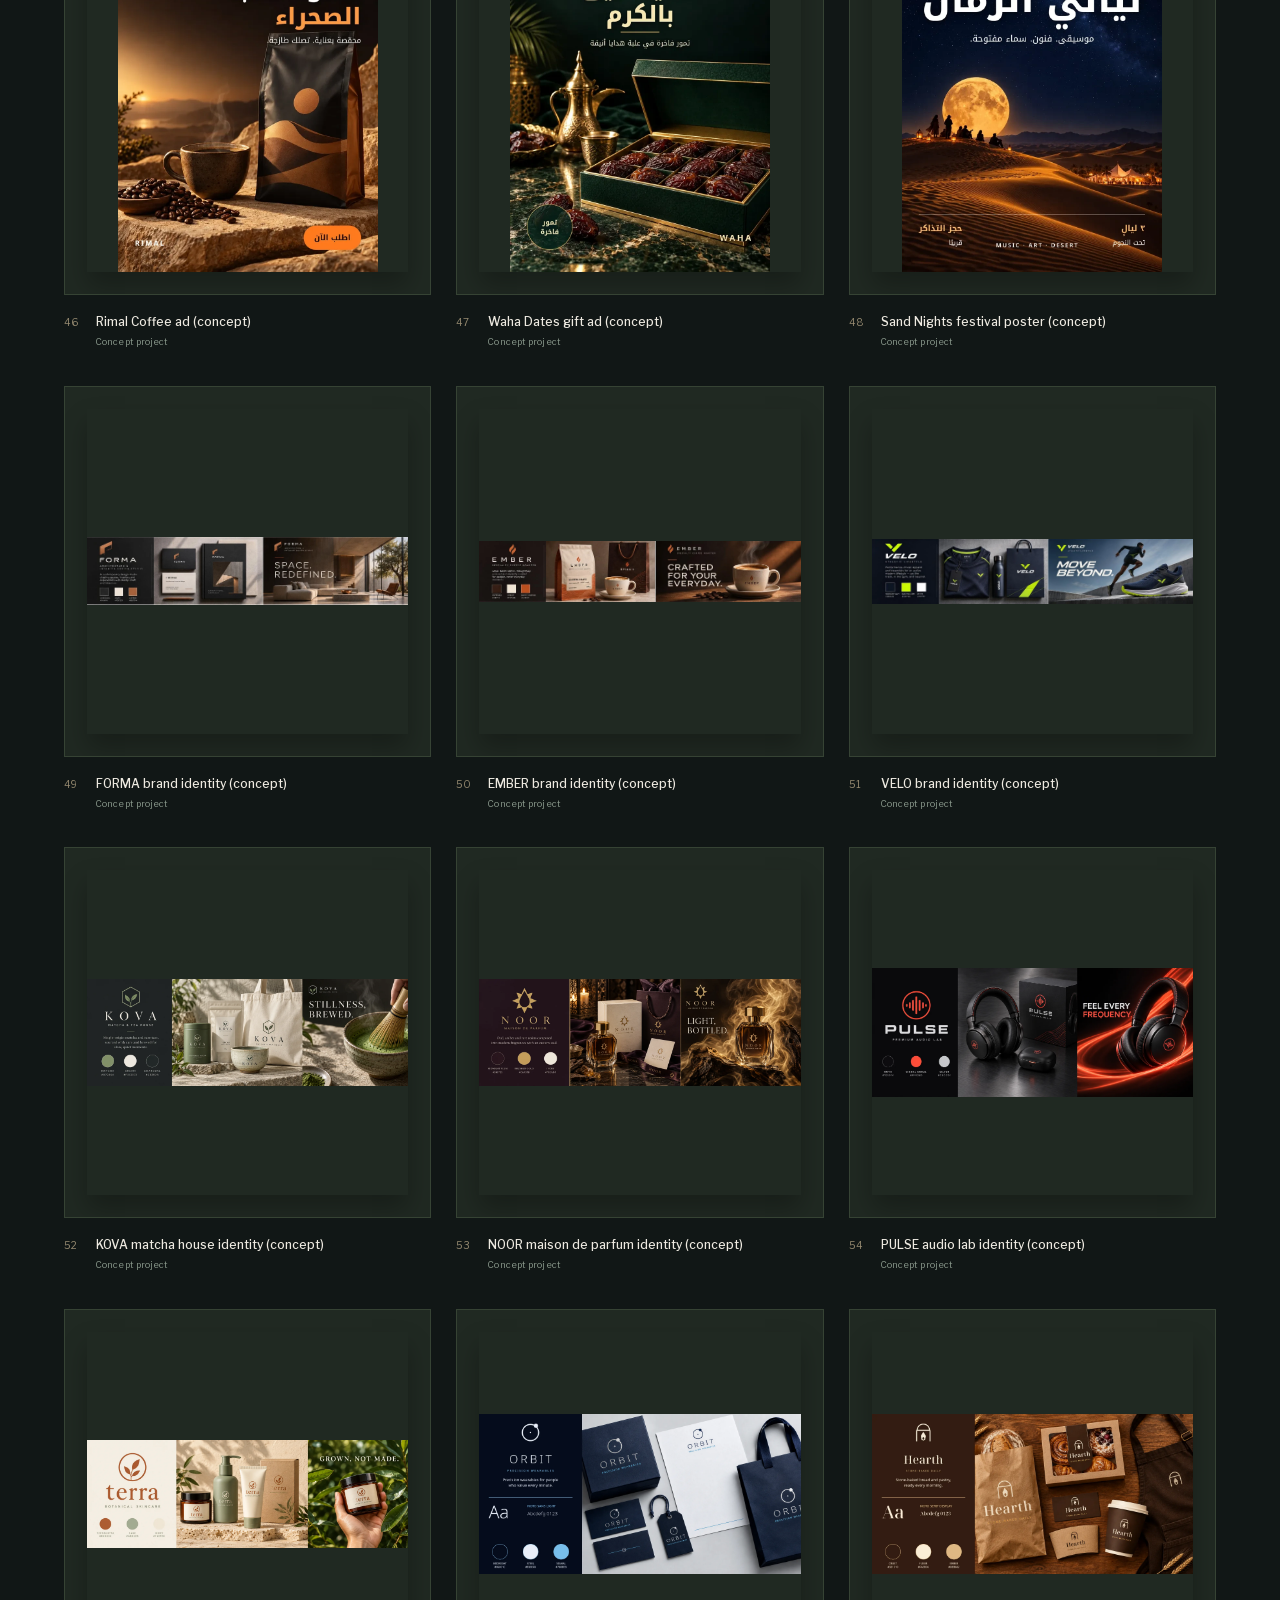
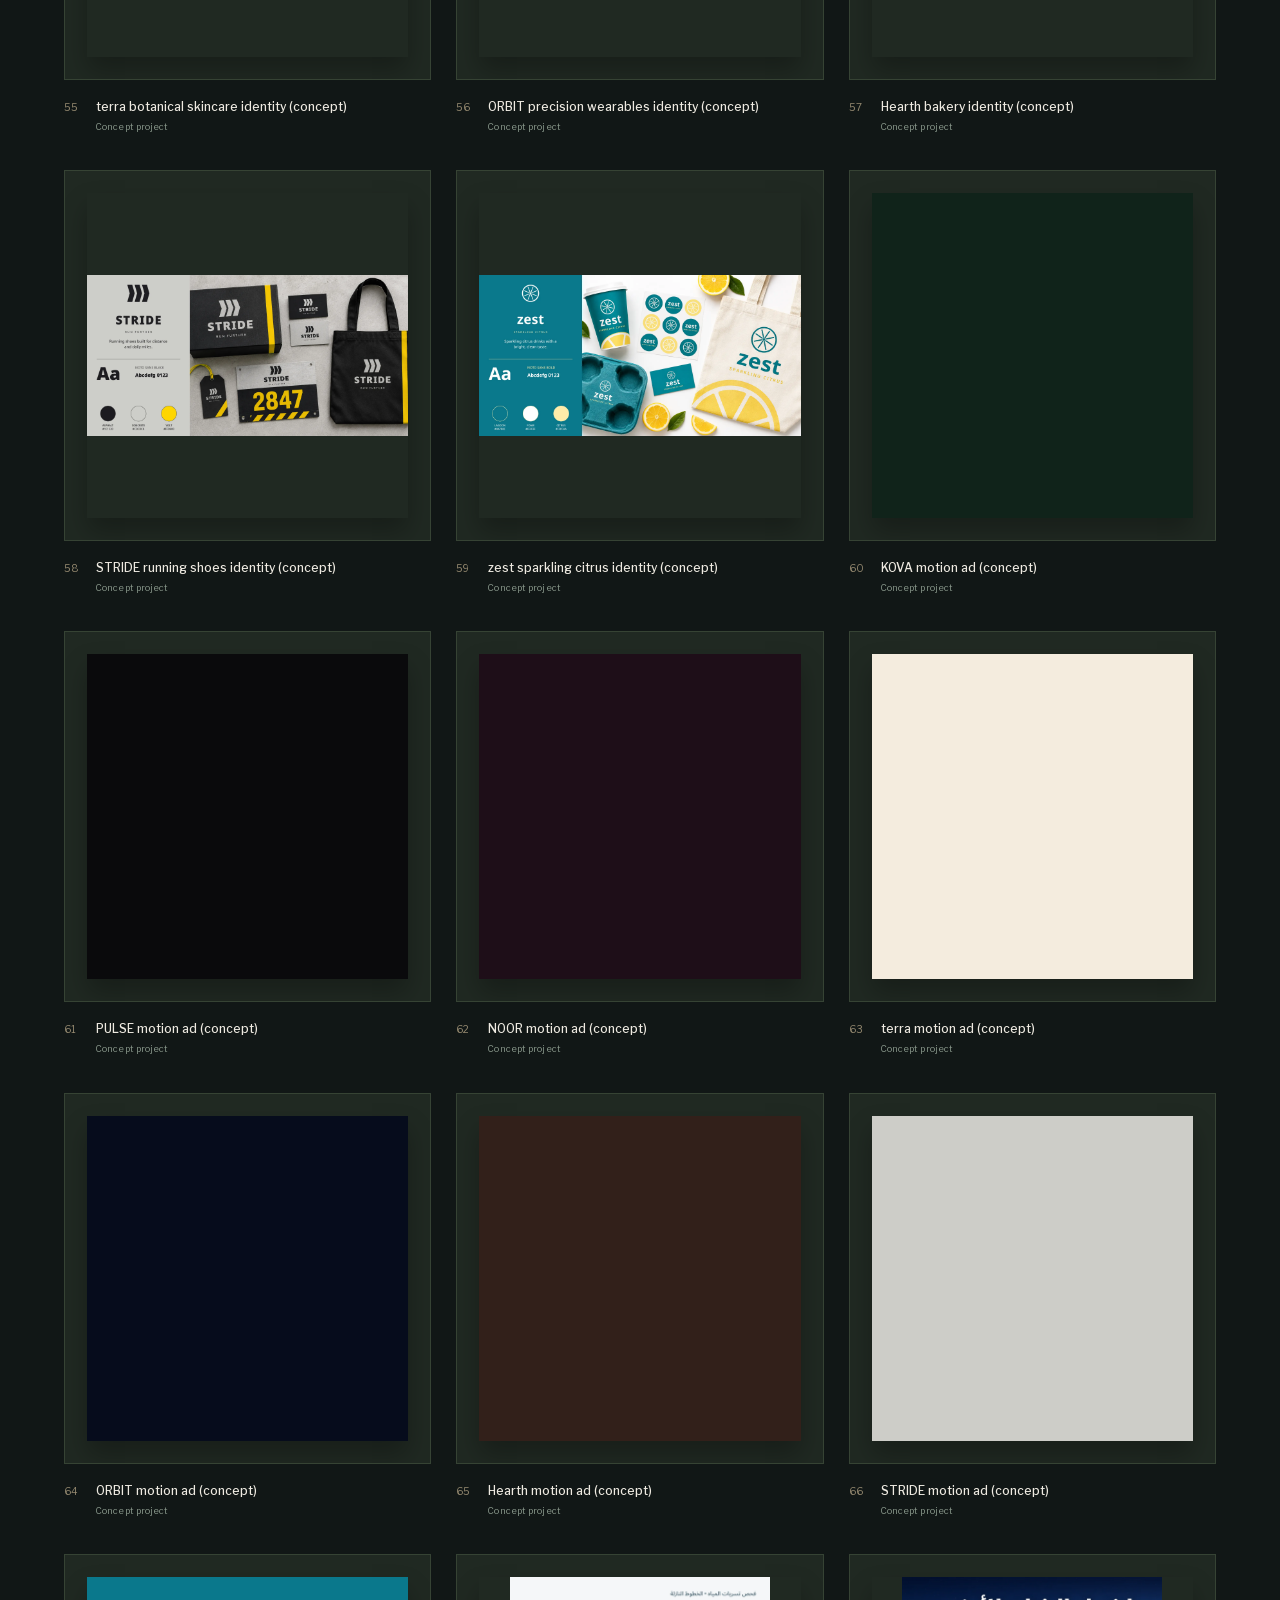
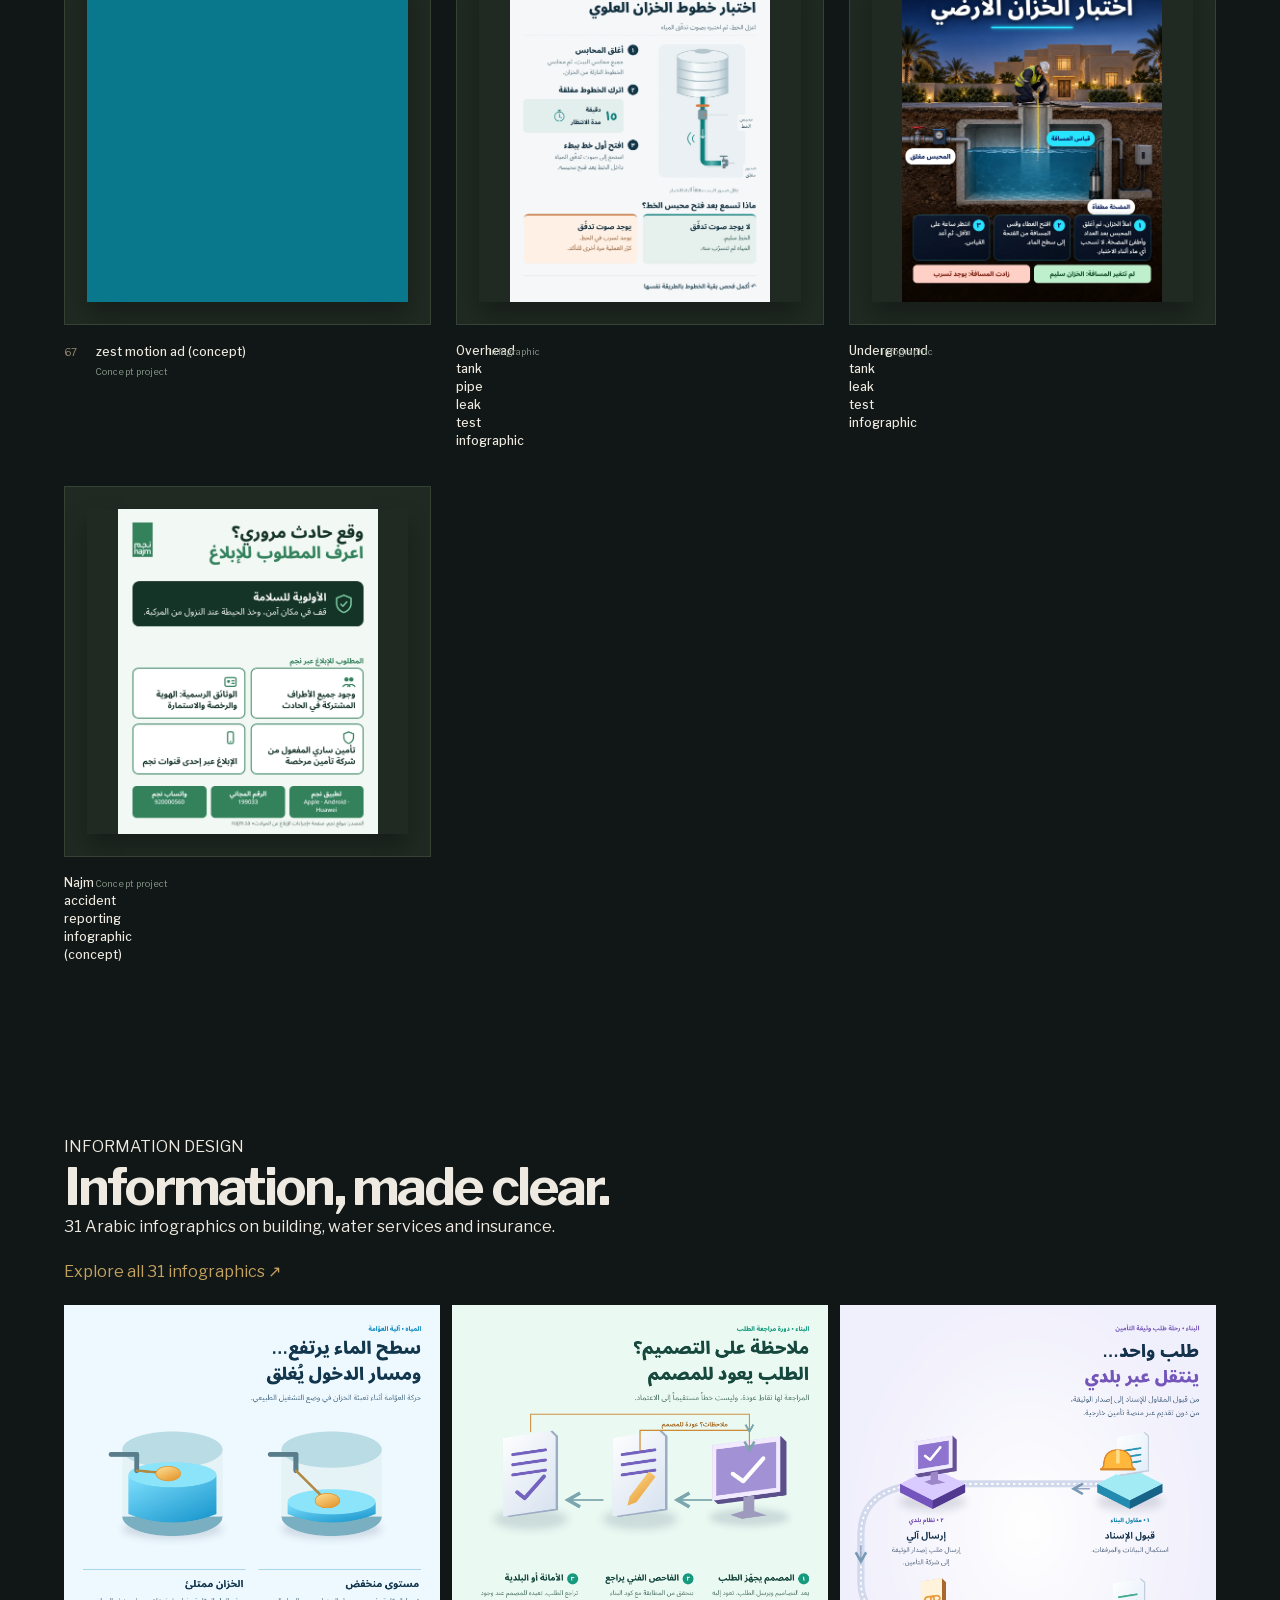
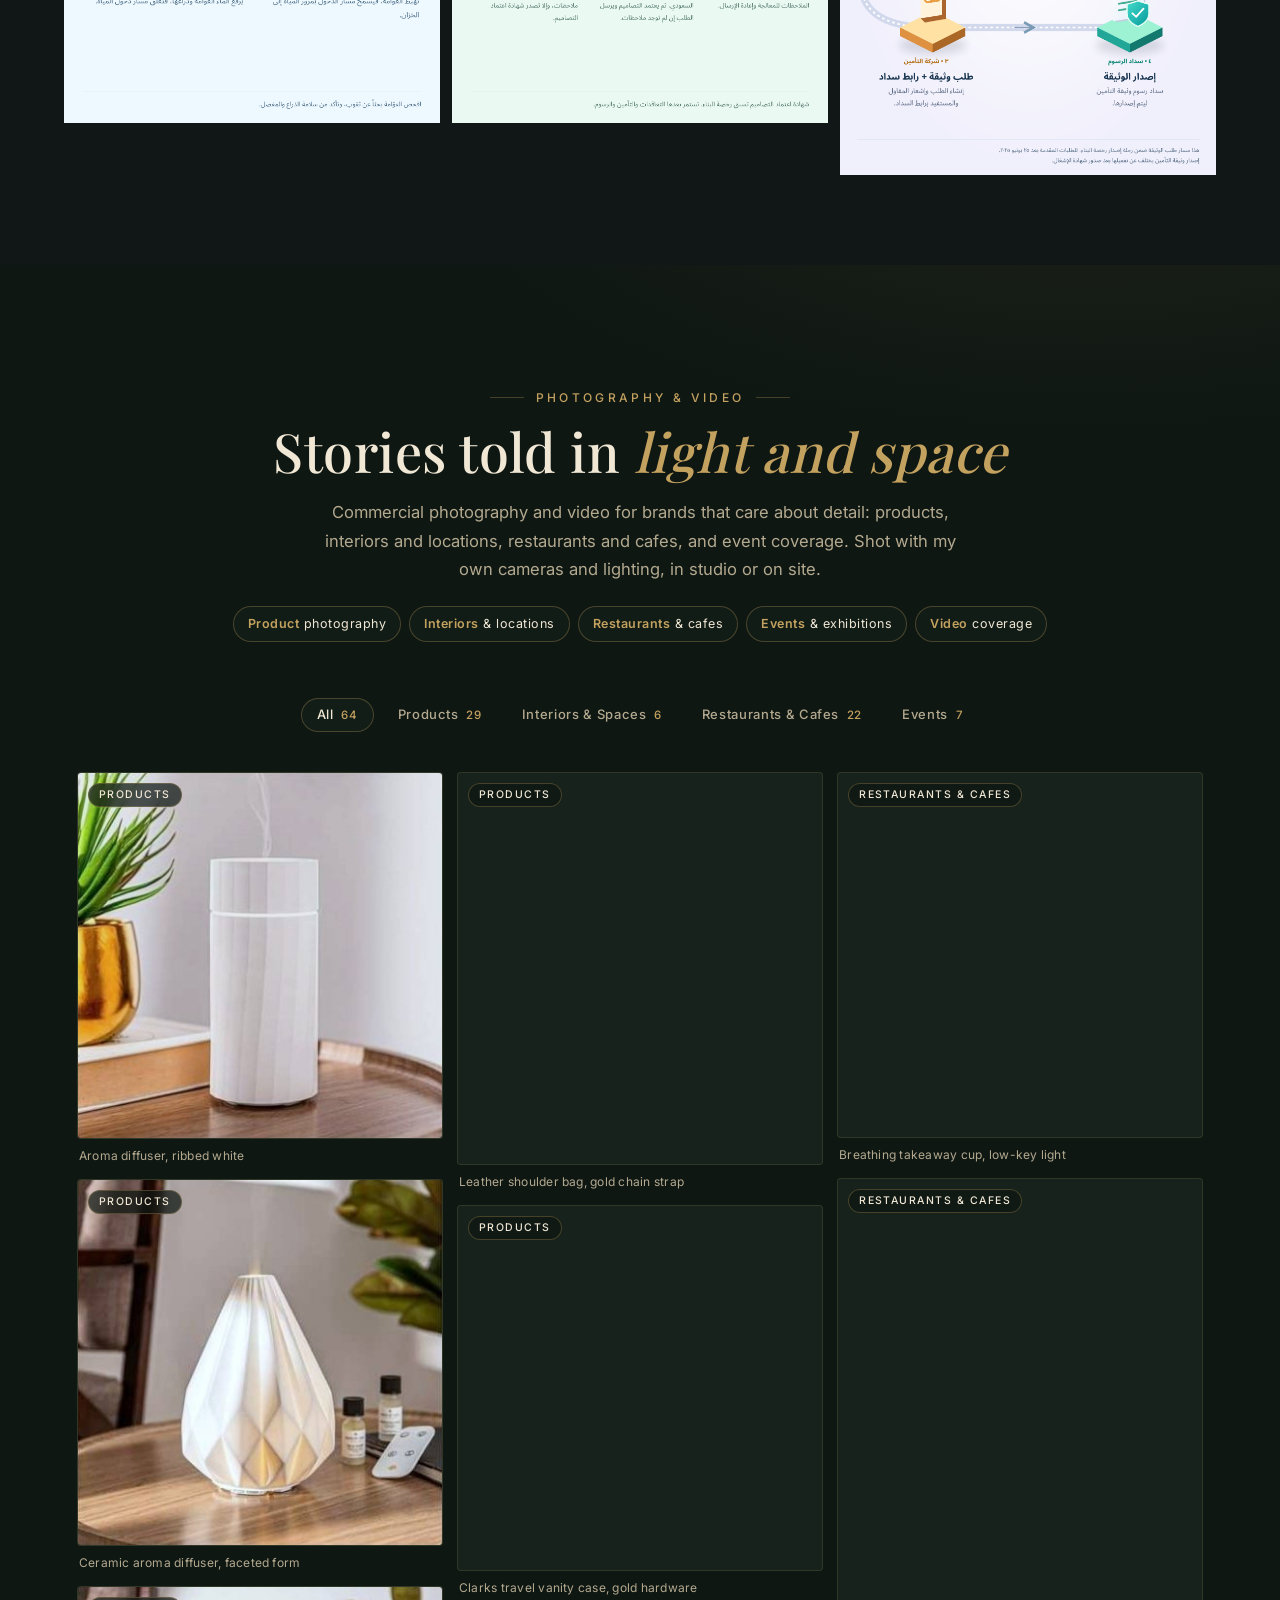
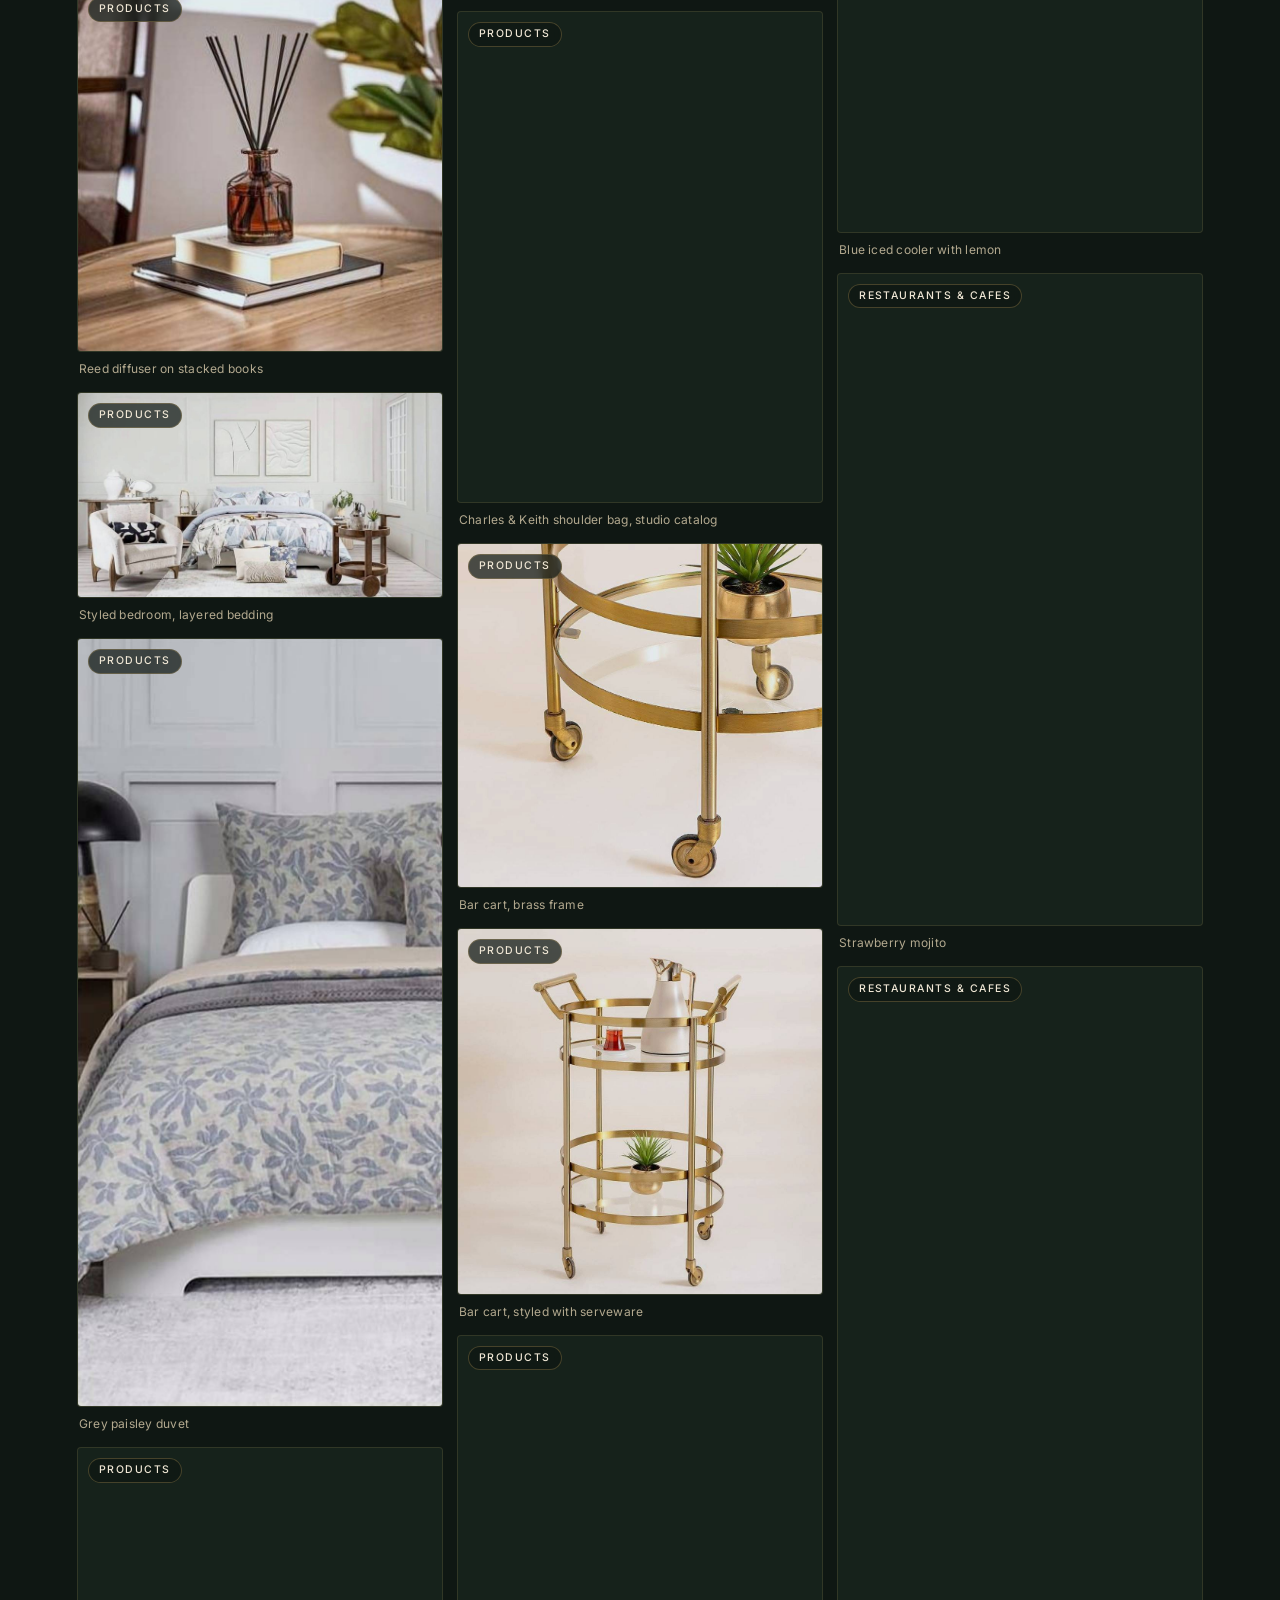
